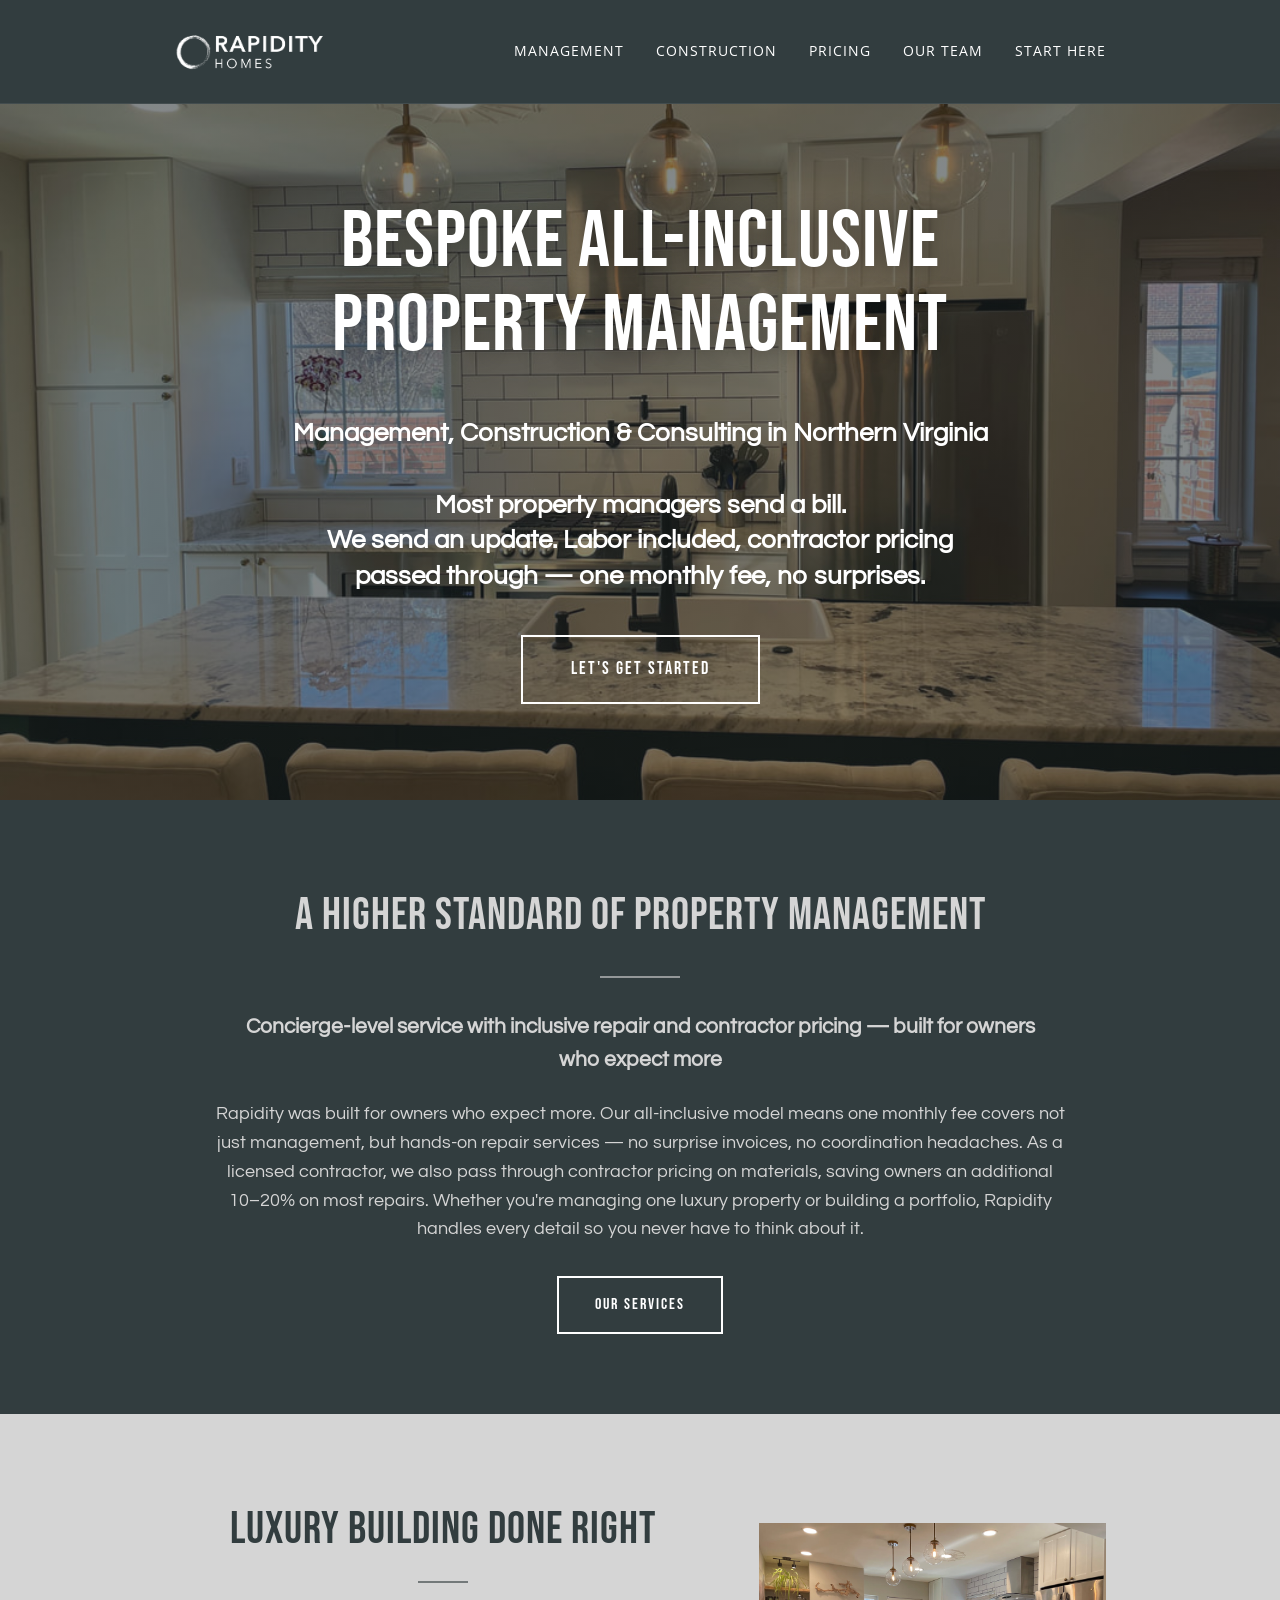
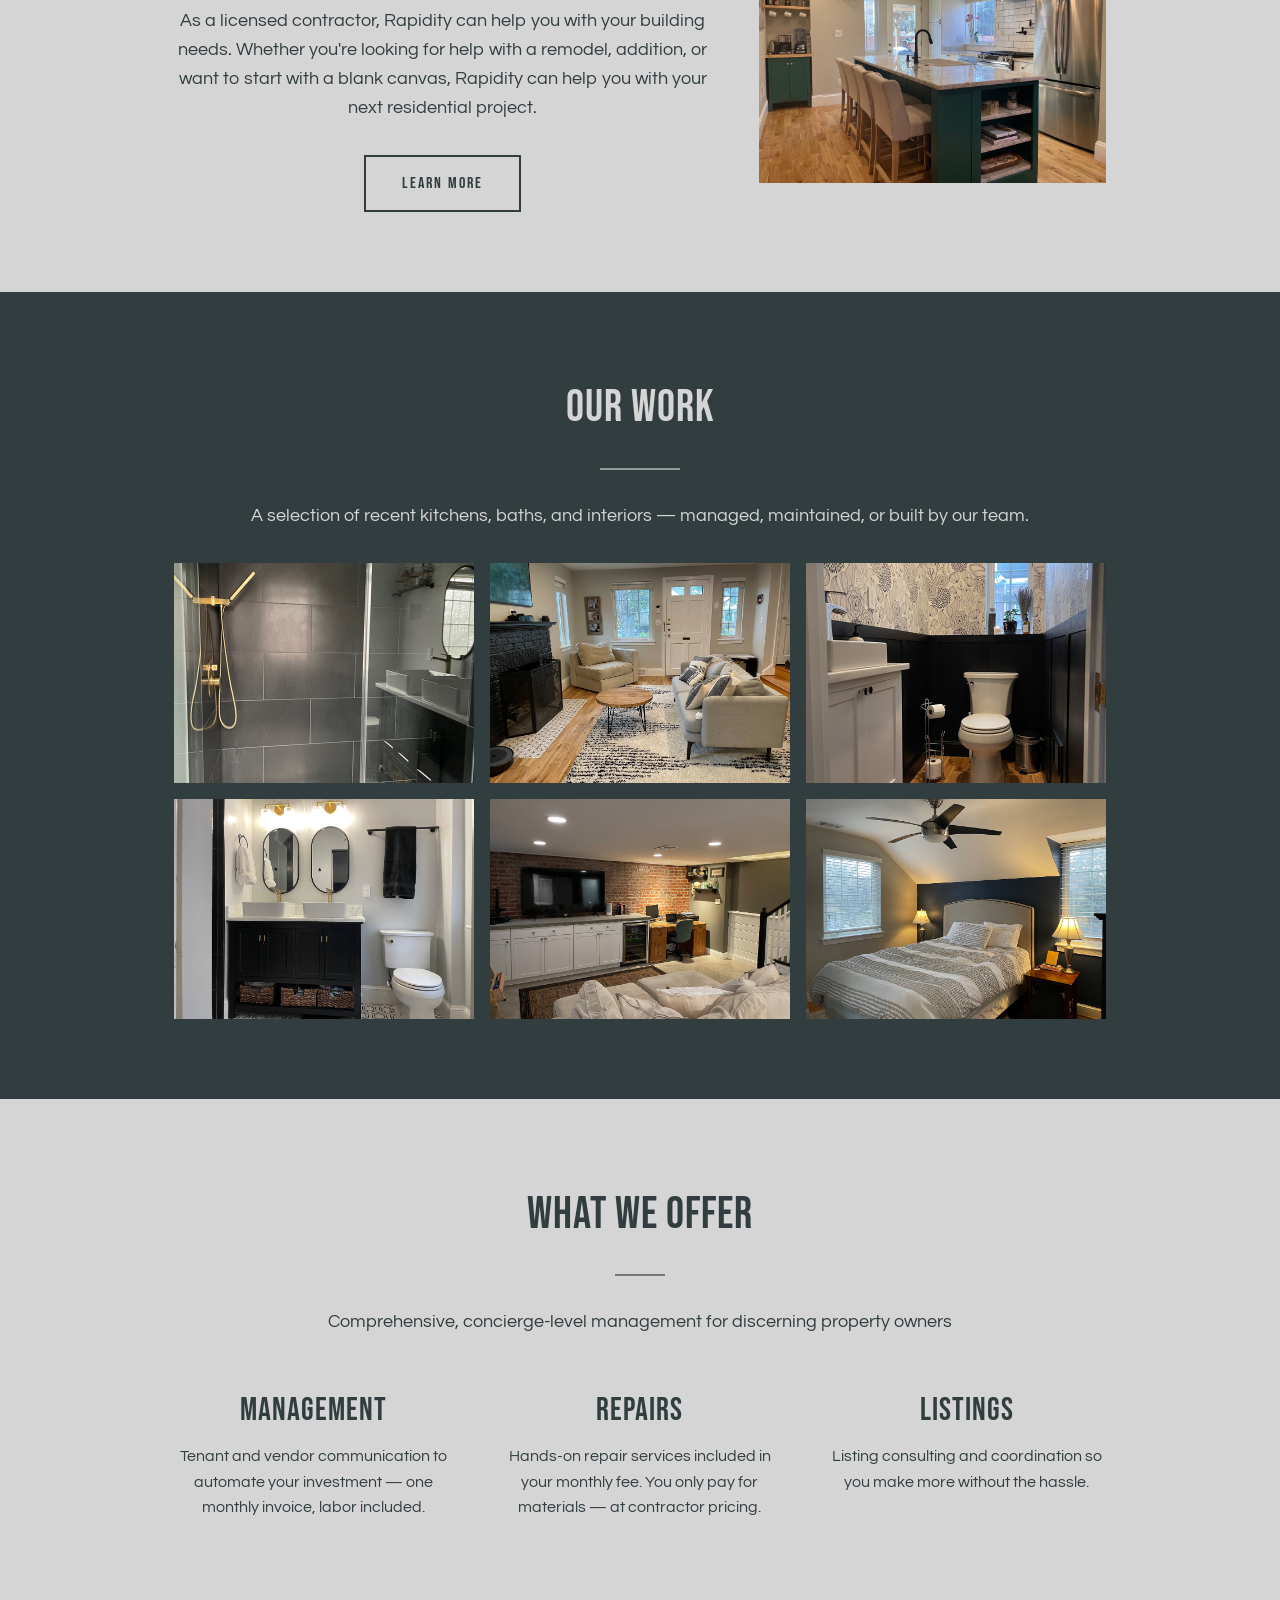
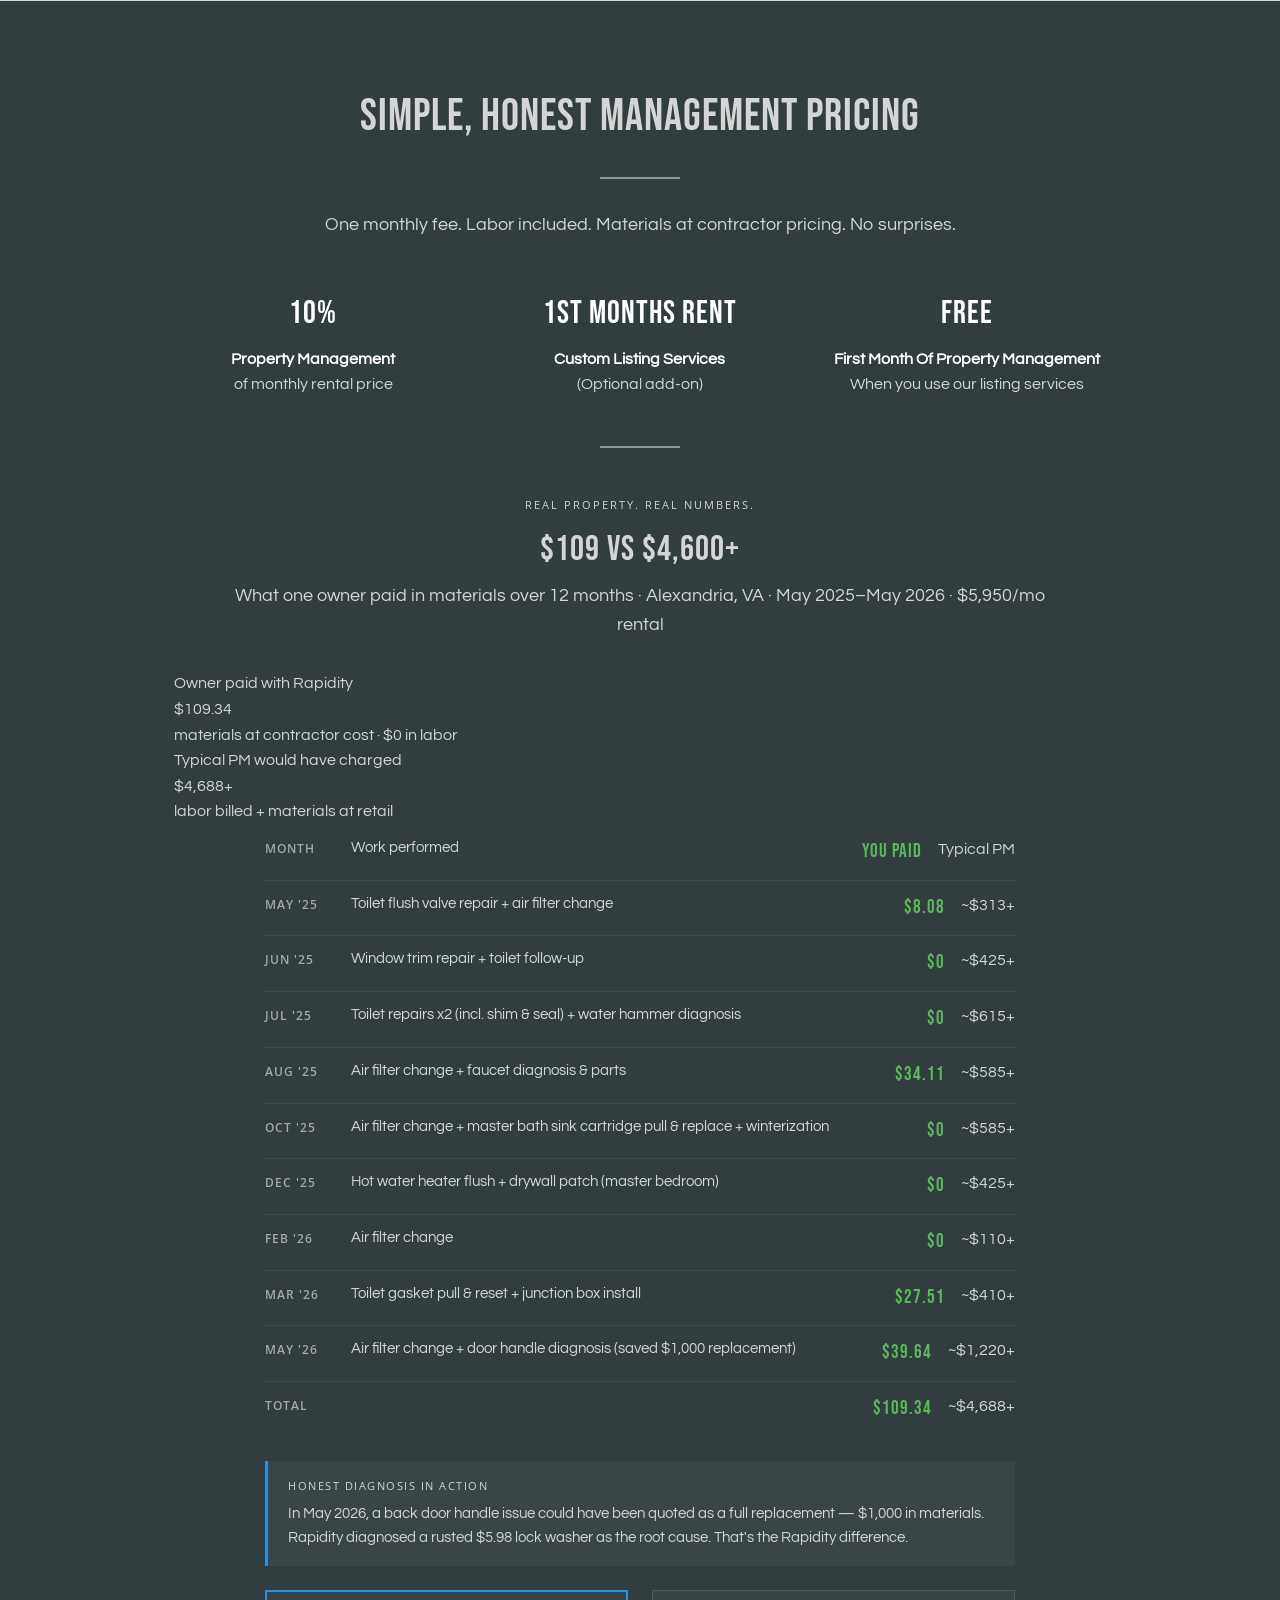
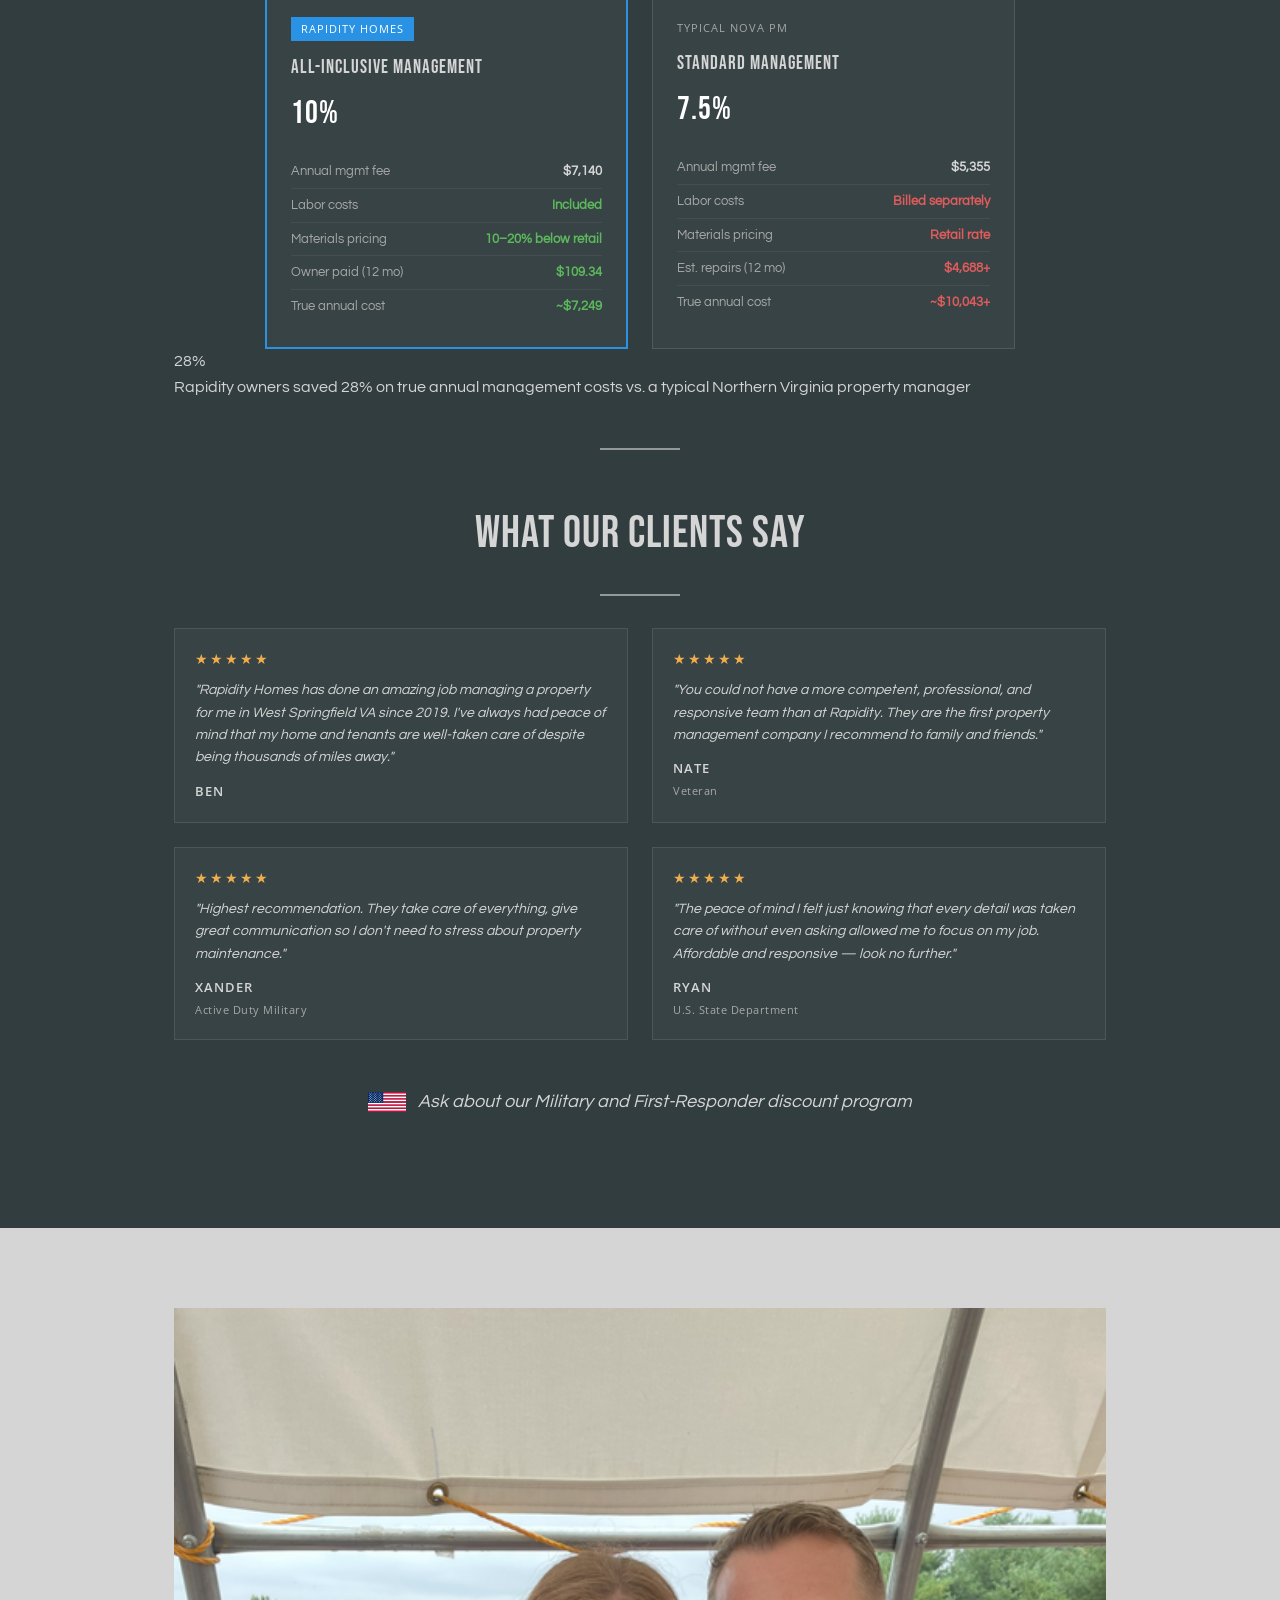
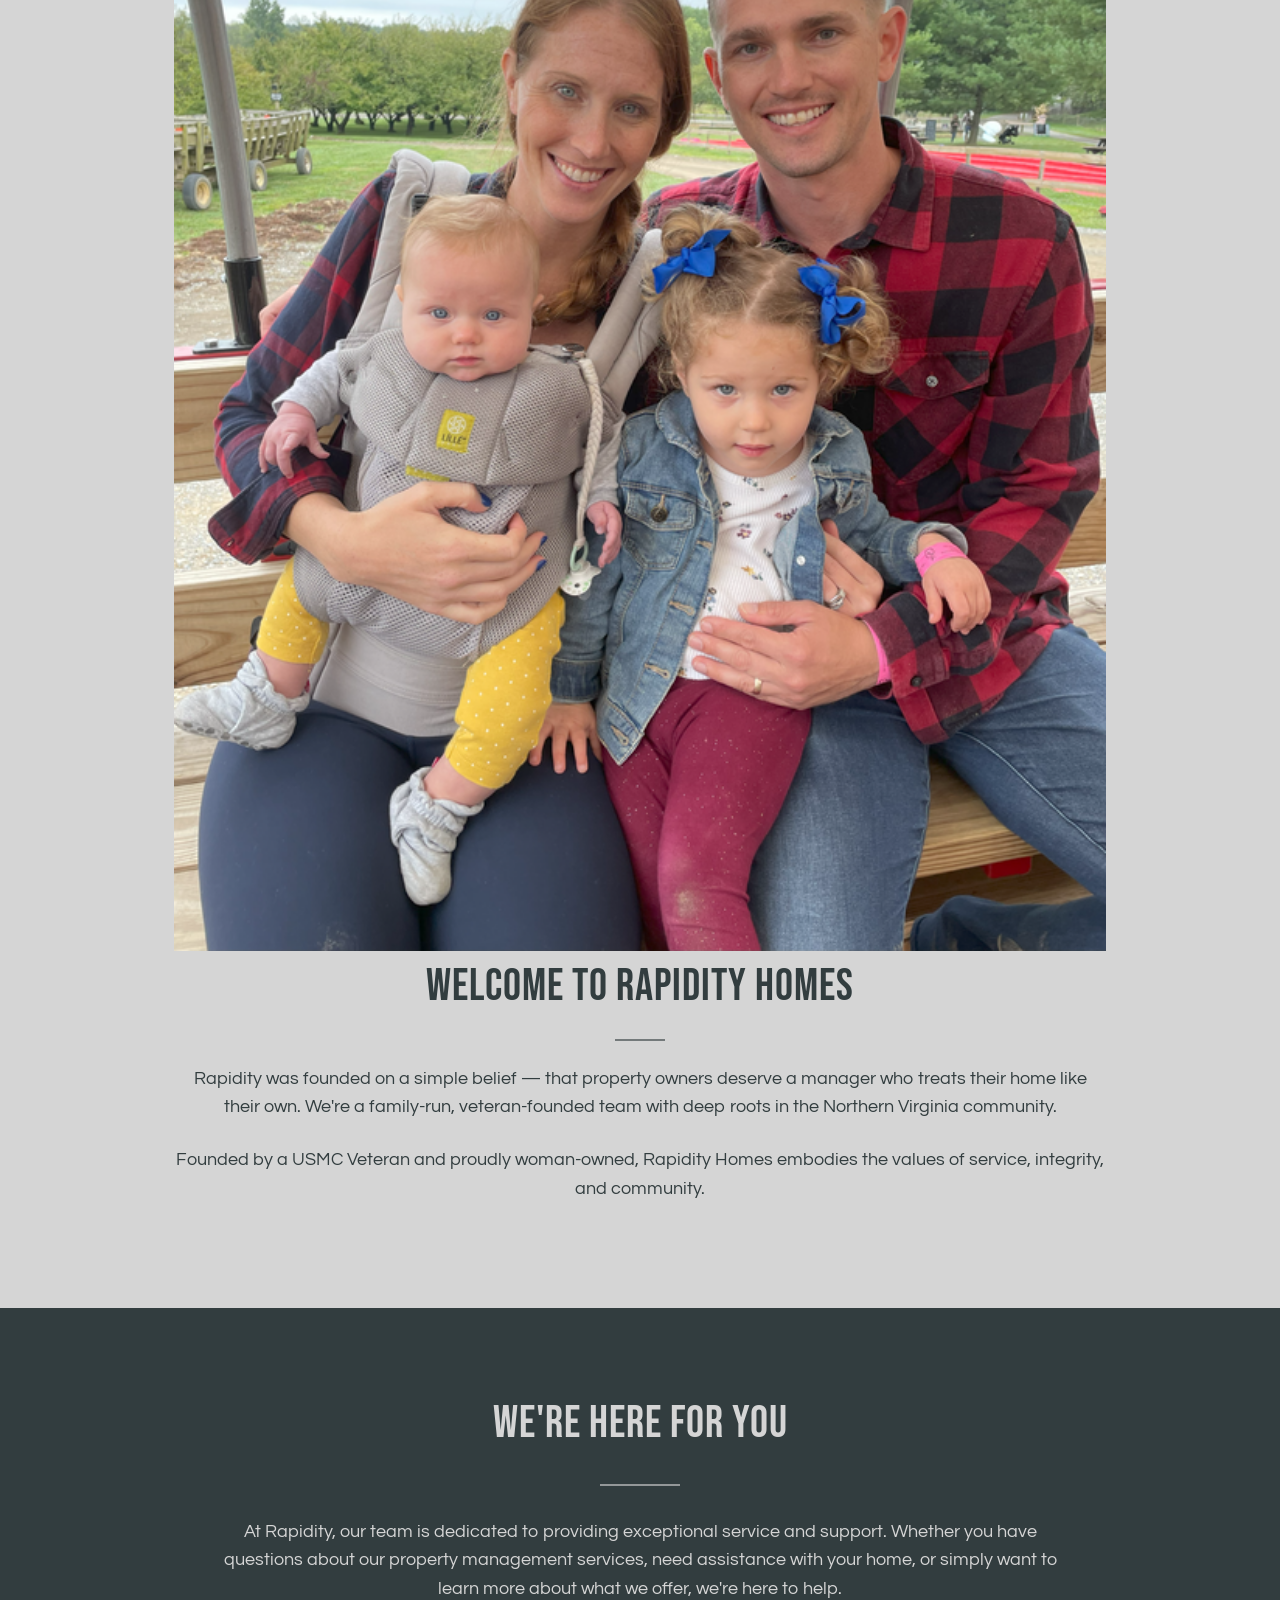
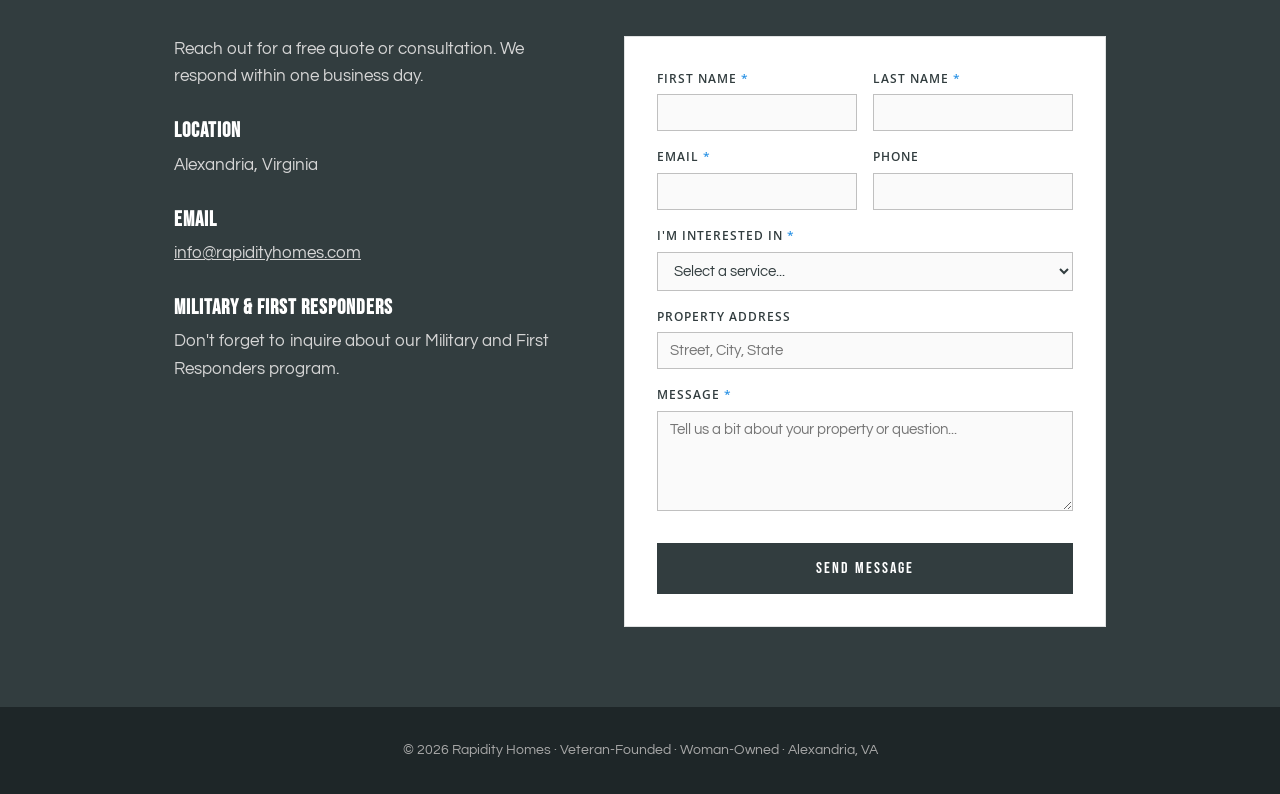
==== index.html @ 7b8bbfd5 "Revise savings details and update total savings narrative Updated savings information and examples i" ====
<!DOCTYPE html>
<html lang="en">
<head>
<meta charset="UTF-8" />
<meta name="viewport" content="width=device-width, initial-scale=1.0" />
<title>Rapidity Homes — All-Inclusive Property Management</title>
<meta name="description" content="Rapidity Homes offers bespoke all-inclusive Property Management, Construction & Consulting in Northern Virginia that includes repair services simplifying the customer journey to remote home ownership" />
<meta name="keywords" content="Property Manager, Property Management, Alexandria Property Managers, Virginia Property Managers, Alexandria VA Property Management, Custom Property Management, Bespoke Property Management" />

<link rel="icon" type="image/png" href="Images/favicon.png">

<link rel="preconnect" href="https://fonts.googleapis.com">
<link rel="preconnect" href="https://fonts.gstatic.com" crossorigin>
<link href="https://fonts.googleapis.com/css2?family=Bebas+Neue&family=Questrial&family=Open+Sans:wght@400;600&display=swap" rel="stylesheet">

<link rel="stylesheet" href="CSS/styles.css">
</head>
<body>
<header class="header">
  <div class="container nav-inner">
    <a href="#" class="brand">
      <img src="Images/Rapidity Logo White2.png" alt="Rapidity Homes">
    </a>
    <ul class="nav-menu">
      <li><a href="#management">Management</a></li>
      <li><a href="#construction">Construction</a></li>
      <li><a href="#pricing">Pricing</a></li>
      <li><a href="#team">Our Team</a></li>
      <li><a href="#contact">Start Here</a></li>
    </ul>
  </div>
</header>

<section class="hero">
  <div class="hero-inner">
    <h1>Bespoke All-Inclusive<br>Property Management</h1>
    <div class="hero-sub">
      Management, Construction & Consulting in Northern Virginia<br>
      <br>
      Most property managers send a bill.<br>
      We send an update. Labor included, contractor pricing passed through — one monthly fee, no surprises.
    </div>
    <a href="#contact" class="btn btn-large">Let's Get Started</a>
  </div>
</section>

<section class="section section-dark" id="management">
  <div class="container">
    <h2 class="section-title">A Higher Standard of Property Management</h2>
    <hr class="styled-hr">
    <p class="section-sub">Concierge-level service with inclusive repair and contractor pricing — built for owners who expect more</p>
    <p class="section-body">
      Rapidity was built for owners who expect more. Our all-inclusive model means one monthly fee covers not just management, but hands-on repair services — no surprise invoices, no coordination headaches. As a licensed contractor, we also pass through contractor pricing on materials, saving owners an additional 10–20% on most repairs. Whether you're managing one luxury property or building a portfolio, Rapidity handles every detail so you never have to think about it.
    </p>
    <div class="section-cta">
      <a href="#services" class="btn">Our Services</a>
    </div>
  </div>
</section>

<section class="section section-light" id="construction">
  <div class="container">
    <div class="two-col">
      <div class="two-col-content">
        <h2 class="section-title">Luxury Building Done Right</h2>
        <hr class="styled-hr styled-hr-short">
        <p>
          As a licensed contractor, Rapidity can help you with your building needs. Whether you're looking for help with a remodel, addition, or want to start with a blank canvas, Rapidity can help you with your next residential project.
        </p>
        <div class="section-cta">
          <a href="#portfolio" class="btn btn-dark">Learn More</a>
        </div>
      </div>
      <div class="two-col-img">
        <img src="Images/kitchen-1_orig.jpg" alt="Renovated modern kitchen with green island and brass pendant lighting">
      </div>
    </div>
  </div>
</section>

<section class="section section-dark" id="portfolio">
  <div class="container">
    <h2 class="section-title">Our Work</h2>
    <hr class="styled-hr">
    <p class="section-body">A selection of recent kitchens, baths, and interiors — managed, maintained, or built by our team.</p>

    <div class="gallery-row">
      <img src="Images/master-shower_orig.jpg" alt="Slate tile master shower with brass fixtures">
      <img src="Images/living-room-1_orig.jpg" alt="Open living room with fireplace and hardwood floors">
      <img src="Images/main-level-powder-room_orig.jpg" alt="Powder room with floral wallpaper">
      <img src="Images/master-bath_orig.jpg" alt="Double-vanity master bath with brass fixtures">
      <img src="Images/basement-2_orig.jpg" alt="Finished basement with exposed brick">
      <img src="Images/master-bedroom-2_orig.jpg" alt="Master bedroom with accent wall">
    </div>
  </div>
</section>

<section class="section section-light" id="services">
  <div class="container">
    <h2 class="section-title">What We Offer</h2>
    <hr class="styled-hr styled-hr-short">
    <p class="section-body" style="font-size: 18px;">
      Comprehensive, concierge-level management for discerning property owners
    </p>

    <div class="feature-row">
      <div class="feature-item">
        <h3>Management</h3>
        <p>Tenant and vendor communication to automate your investment — one monthly invoice, labor included.</p>
      </div>
      <div class="feature-item">
        <h3>Repairs</h3>
        <p>Hands-on repair services included in your monthly fee. You only pay for materials — at contractor pricing.</p>
      </div>
      <div class="feature-item">
        <h3>Listings</h3>
        <p>Listing consulting and coordination so you make more without the hassle.</p>
      </div>
    </div>
  </div>
</section>

<section class="section section-dark" id="pricing">
  <div class="container">
    <h2 class="section-title">Simple, Honest Management Pricing</h2>
    <hr class="styled-hr">
    <p class="section-body">
      One monthly fee. Labor included. Materials at contractor pricing. No surprises.
    </p>

    <div class="feature-row">
      <div class="feature-item">
        <h3>10%</h3>
        <p><strong class="feature-strong">Property Management</strong><br>of monthly rental price</p>
      </div>
      <div class="feature-item">
        <h3>1st Months Rent</h3>
        <p><strong class="feature-strong">Custom Listing Services</strong><br>(Optional add-on)</p>
      </div>
      <div class="feature-item">
        <h3>Free</h3>
        <p><strong class="feature-strong">First Month Of Property Management</strong><br>When you use our listing services</p>
      </div>
    </div>

    <hr class="styled-hr pricing-divider">

    <p class="vignette-label">Real Property. Real Numbers.</p>
    <h3 class="vignette-title">$109 vs $4,600+</h3>
    <p class="section-body vignette-sub">What one owner paid in materials over 12 months &middot; Alexandria, VA &middot; May 2025&ndash;May 2026 &middot; $5,950/mo rental</p>

    <div class="savings-hero-row">
      <div class="savings-hero-card">
        <div class="savings-hero-label">Owner paid with Rapidity</div>
        <div class="savings-hero-val good">$109.34</div>
        <div class="savings-hero-sub">materials at contractor cost &middot; $0 in labor</div>
      </div>
      <div class="savings-hero-card">
        <div class="savings-hero-label">Typical PM would have charged</div>
        <div class="savings-hero-val bad">$4,688+</div>
        <div class="savings-hero-sub">labor billed + materials at retail</div>
      </div>
    </div>

    <div class="savings-table">
      <div class="savings-row savings-row-header">
        <span class="savings-month">Month</span>
        <span class="savings-desc">Work performed</span>
        <span class="savings-amt">You paid</span>
        <span class="savings-typical">Typical PM</span>
      </div>
      <div class="savings-row">
        <span class="savings-month">May '25</span>
        <span class="savings-desc">Toilet flush valve repair + air filter change</span>
        <span class="savings-amt">$8.08</span>
        <span class="savings-typical">~$313+</span>
      </div>
      <div class="savings-row">
        <span class="savings-month">Jun '25</span>
        <span class="savings-desc">Window trim repair + toilet follow-up</span>
        <span class="savings-amt">$0</span>
        <span class="savings-typical">~$425+</span>
      </div>
      <div class="savings-row">
        <span class="savings-month">Jul '25</span>
        <span class="savings-desc">Toilet repairs x2 (incl. shim &amp; seal) + water hammer diagnosis</span>
        <span class="savings-amt">$0</span>
        <span class="savings-typical">~$615+</span>
      </div>
      <div class="savings-row">
        <span class="savings-month">Aug '25</span>
        <span class="savings-desc">Air filter change + faucet diagnosis &amp; parts</span>
        <span class="savings-amt">$34.11</span>
        <span class="savings-typical">~$585+</span>
      </div>
      <div class="savings-row">
        <span class="savings-month">Oct '25</span>
        <span class="savings-desc">Air filter change + master bath sink cartridge pull &amp; replace + winterization</span>
        <span class="savings-amt">$0</span>
        <span class="savings-typical">~$585+</span>
      </div>
      <div class="savings-row">
        <span class="savings-month">Dec '25</span>
        <span class="savings-desc">Hot water heater flush + drywall patch (master bedroom)</span>
        <span class="savings-amt">$0</span>
        <span class="savings-typical">~$425+</span>
      </div>
      <div class="savings-row">
        <span class="savings-month">Feb '26</span>
        <span class="savings-desc">Air filter change</span>
        <span class="savings-amt">$0</span>
        <span class="savings-typical">~$110+</span>
      </div>
      <div class="savings-row">
        <span class="savings-month">Mar '26</span>
        <span class="savings-desc">Toilet gasket pull &amp; reset + junction box install</span>
        <span class="savings-amt">$27.51</span>
        <span class="savings-typical">~$410+</span>
      </div>
      <div class="savings-row">
        <span class="savings-month">May '26</span>
        <span class="savings-desc">Air filter change + door handle diagnosis (saved $1,000 replacement)</span>
        <span class="savings-amt">$39.64</span>
        <span class="savings-typical">~$1,220+</span>
      </div>
      <div class="savings-row savings-row-total">
        <span class="savings-month">Total</span>
        <span class="savings-desc"></span>
        <span class="savings-amt">$109.34</span>
        <span class="savings-typical">~$4,688+</span>
      </div>
    </div>

    <div class="honest-callout">
      <p class="honest-callout-label">Honest Diagnosis In Action</p>
      <p>In May 2026, a back door handle issue could have been quoted as a full replacement — $1,000 in materials. Rapidity diagnosed a rusted $5.98 lock washer as the root cause. That's the Rapidity difference.</p>
    </div>

    <div class="compare-grid">
      <div class="compare-card compare-featured">
        <span class="compare-badge">Rapidity Homes</span>
        <div class="compare-name">All-Inclusive Management</div>
        <div class="compare-fee">10%</div>
        <div class="compare-line"><span>Annual mgmt fee</span><span class="compare-val">$7,140</span></div>
        <div class="compare-line"><span>Labor costs</span><span class="compare-val compare-good">Included</span></div>
        <div class="compare-line"><span>Materials pricing</span><span class="compare-val compare-good">10–20% below retail</span></div>
        <div class="compare-line"><span>Owner paid (12 mo)</span><span class="compare-val compare-good">$109.34</span></div>
        <div class="compare-line"><span>True annual cost</span><span class="compare-val compare-good">~$7,249</span></div>
      </div>
      <div class="compare-card">
        <span class="compare-typical">Typical NoVA PM</span>
        <div class="compare-name">Standard Management</div>
        <div class="compare-fee">7.5%</div>
        <div class="compare-line"><span>Annual mgmt fee</span><span class="compare-val">$5,355</span></div>
        <div class="compare-line"><span>Labor costs</span><span class="compare-val compare-bad">Billed separately</span></div>
        <div class="compare-line"><span>Materials pricing</span><span class="compare-val compare-bad">Retail rate</span></div>
        <div class="compare-line"><span>Est. repairs (12 mo)</span><span class="compare-val compare-bad">$4,688+</span></div>
        <div class="compare-line"><span>True annual cost</span><span class="compare-val compare-bad">~$10,043+</span></div>
      </div>
    </div>

    <div class="savings-pct-callout">
      <div class="savings-pct-number">28%</div>
      <div class="savings-pct-desc">Rapidity owners saved 28% on true annual management costs vs. a typical Northern Virginia property manager</div>
    </div>

    <hr class="styled-hr pricing-divider">

    <h3 class="section-title reviews-title">What Our Clients Say</h3>
    <hr class="styled-hr">

    <div class="reviews-grid">
      <div class="review-card">
        <div class="review-stars">&#9733;&#9733;&#9733;&#9733;&#9733;</div>
        <p class="review-text">"Rapidity Homes has done an amazing job managing a property for me in West Springfield VA since 2019. I've always had peace of mind that my home and tenants are well-taken care of despite being thousands of miles away."</p>
        <div class="review-name">Ben</div>
      </div>
      <div class="review-card">
        <div class="review-stars">&#9733;&#9733;&#9733;&#9733;&#9733;</div>
        <p class="review-text">"You could not have a more competent, professional, and responsive team than at Rapidity. They are the first property management company I recommend to family and friends."</p>
        <div class="review-name">Nate</div>
        <div class="review-descriptor">Veteran</div>
      </div>
      <div class="review-card">
        <div class="review-stars">&#9733;&#9733;&#9733;&#9733;&#9733;</div>
        <p class="review-text">"Highest recommendation. They take care of everything, give great communication so I don't need to stress about property maintenance."</p>
        <div class="review-name">Xander</div>
        <div class="review-descriptor">Active Duty Military</div>
      </div>
      <div class="review-card">
        <div class="review-stars">&#9733;&#9733;&#9733;&#9733;&#9733;</div>
        <p class="review-text">"The peace of mind I felt just knowing that every detail was taken care of without even asking allowed me to focus on my job. Affordable and responsive — look no further."</p>
        <div class="review-name">Ryan</div>
        <div class="review-descriptor">U.S. State Department</div>
      </div>
    </div>

    <p class="section-body section-note">
      <img src="Images/flag-of-the-united-states_orig.png" alt="American Flag" class="flag-icon">
      Ask about our Military and First-Responder discount program
    </p>
  </div>
</section>
  
<section class="section section-light" id="team">
  <div class="container">
    <div class="two-col-reverse">
      <div class="two-col-img">
        <img src="Images/reilly-fam_orig.png" alt="The Reilly family — founders of Rapidity Homes">
      </div>
      <div class="two-col-content">
        <h2 class="section-title">Welcome to Rapidity Homes</h2>
        <hr class="styled-hr styled-hr-short">
        <p>
          Rapidity was founded on a simple belief — that property owners deserve a manager who treats their home like their own. We're a family-run, veteran-founded team with deep roots in the Northern Virginia community.
        </p>
        <p>
          Founded by a USMC Veteran and proudly woman-owned, Rapidity Homes embodies the values of service, integrity, and community.
        </p>
      </div>
    </div>
  </div>
</section>

<section class="section section-dark" id="contact">
  <div class="container">
    <h2 class="section-title">We're Here For You</h2>
    <hr class="styled-hr">
    <p class="section-body">
      At Rapidity, our team is dedicated to providing exceptional service and support. Whether you have questions about our property management services, need assistance with your home, or simply want to learn more about what we offer, we're here to help.
    </p>

    <div class="contact-grid">
      <div class="contact-info">
        <p>Reach out for a free quote or consultation. We respond within one business day.</p>

        <strong>Location</strong>
        <p class="contact-value">Alexandria, Virginia</p>

        <strong>Email</strong>
        <p class="contact-value"><a href="mailto:info@rapidityhomes.com">info@rapidityhomes.com</a></p>

        <strong>Military &amp; First Responders</strong>
        <p class="contact-value">Don't forget to inquire about our Military and First Responders program.</p>
      </div>

      <form action="https://formspree.io/f/xyklnbwr" method="POST">
        <div class="form-row">
          <div class="form-field">
            <label>First Name <span class="req">*</span></label>
            <input type="text" name="firstname" required>
          </div>
          <div class="form-field">
            <label>Last Name <span class="req">*</span></label>
            <input type="text" name="lastname" required>
          </div>
        </div>
        <div class="form-row">
          <div class="form-field">
            <label>Email <span class="req">*</span></label>
            <input type="email" name="email" required>
          </div>
          <div class="form-field">
            <label>Phone</label>
            <input type="tel" name="phone">
          </div>
        </div>
        <div class="form-field">
          <label>I'm Interested In <span class="req">*</span></label>
          <select name="interest" required>
            <option value="">Select a service...</option>
            <option value="property-management">Property Management</option>
            <option value="listing-services">Listing Services</option>
            <option value="construction">Construction / Remodeling</option>
            <option value="general">General Inquiry</option>
          </select>
        </div>
        <div class="form-field">
          <label>Property Address</label>
          <input type="text" name="address" placeholder="Street, City, State">
        </div>
        <div class="form-field">
          <label>Message <span class="req">*</span></label>
          <textarea name="message" required placeholder="Tell us a bit about your property or question..."></textarea>
        </div>
        <input type="text" name="_gotcha" class="honeypot">
        <button type="submit" class="submit-btn">Send Message</button>
      </form>
    </div>
  </div>
</section>

<footer>
  <div class="container">
    <p>&copy; 2026 Rapidity Homes &middot; Veteran-Founded &middot; Woman-Owned &middot; Alexandria, VA</p>
  </div>
</footer>
</body>
</html>
---- CSS/styles.css ----
/* ========================================================
   Rapidity Homes — Main Stylesheet
   ======================================================== */

:root {
  --teal: #323d3f;
  --light: #d5d5d5;
  --white: #ffffff;
  --muted: #a8a8a8;
  --accent: #2a92e5;
}

/* ========== RESET & BASE ========== */
* { box-sizing: border-box; margin: 0; padding: 0; }
html { scroll-behavior: smooth; }
body {
  font-family: 'Questrial', sans-serif;
  color: var(--muted);
  background: var(--teal);
  line-height: 1.6;
}
img { max-width: 100%; display: block; }
h1, h2, h3, .bebas {
  font-family: 'Bebas Neue', sans-serif;
  letter-spacing: 1px;
  font-weight: normal;
}
a { color: var(--white); text-decoration: none; }

/* ========== LAYOUT ========== */
.container {
  max-width: 980px;
  margin: 0 auto;
  padding: 0 1.5rem;
}

/* ========== HEADER / NAV ========== */
.header {
  background: var(--teal);
  padding: 1.5rem 0;
  border-bottom: 1px solid rgba(255, 255, 255, 0.08);
  position: sticky;
  top: 0;
  z-index: 100;
}
.nav-inner {
  display: flex;
  justify-content: space-between;
  align-items: center;
}
.brand {
  font-family: 'Bebas Neue', sans-serif;
  font-size: 1.4rem;
  color: var(--white);
  letter-spacing: 2px;
}
.brand img {
     height: 55px;
     width: auto;
     display: block;
   }
.nav-menu {
  list-style: none;
  display: flex;
  gap: 2rem;
}
.nav-menu a {
  font-family: 'Open Sans', sans-serif;
  font-size: 14px;
  color: var(--white);
  text-transform: uppercase;
  letter-spacing: 1px;
  transition: opacity 0.2s;
}
.nav-menu a:hover { opacity: 0.7; }

/* ========== BUTTONS ========== */
.btn {
  display: inline-block;
  font-family: 'Bebas Neue', sans-serif;
  letter-spacing: 2px;
  font-size: 16px;
  padding: 14px 36px;
  text-transform: uppercase;
  border: 2px solid var(--white);
  color: var(--white);
  background: transparent;
  transition: all 0.25s;
  cursor: pointer;
}
.btn:hover { background: var(--white); color: var(--teal); }
.btn-dark {
  border-color: var(--teal);
  color: var(--teal);
}
.btn-dark:hover { background: var(--teal); color: var(--white); }
.btn-large { padding: 18px 48px; font-size: 18px; }

/* ========== HERO (BANNER) ========== */
.hero {
  background-image:
    linear-gradient(rgba(30, 38, 40, 0.55), rgba(30, 38, 40, 0.55)),
    url('../Images/kitchen-2_orig.jpg');
  background-size: cover;
  background-position: center;
  background-attachment: fixed;
  min-height: 511px;
  display: flex;
  align-items: center;
  justify-content: center;
  text-align: center;
  padding: 6rem 1.5rem;
}
.hero-inner { max-width: 900px; }
.hero h1 {
  font-size: clamp(2.5rem, 7vw, 5rem);
  color: var(--white);
  line-height: 1.05;
  margin-bottom: 3rem;
  text-shadow: 0 2px 20px rgba(0, 0, 0, 0.3);
}
.hero-sub {
  font-family: 'Questrial', sans-serif;
  color: var(--white);
  font-size: clamp(1.1rem, 2.5vw, 1.6rem);
  font-weight: 600;
  margin-bottom: 2.5rem;
  line-height: 1.4;
  max-width: 700px;
  margin-left: auto;
  margin-right: auto;
}

/* ========== SECTIONS ========== */
.section { padding: 5rem 0; }
.section-dark { background: var(--teal); color: var(--light); }
.section-dark h2 { color: var(--light); }
.section-dark p { color: var(--light); }
.section-light { background: var(--light); color: var(--teal); }
.section-light h2 { color: var(--teal); }
.section-light p { color: var(--teal); }

.section-title {
  font-size: clamp(1.8rem, 4vw, 2.8rem);
  text-align: center;
  margin-bottom: 1.5rem;
}
.section-sub {
  text-align: center;
  font-size: clamp(1.1rem, 2vw, 1.3rem);
  font-weight: 600;
  max-width: 800px;
  margin: 0 auto 1.5rem;
}
.section-body {
  font-size: 18px;
  text-align: center;
  max-width: 850px;
  margin: 0 auto 2rem;
}
.section-note {
  margin-top: 3rem;
  font-style: italic;
}
.styled-hr {
  width: 80px;
  height: 2px;
  background: currentColor;
  border: none;
  margin: 1.5rem auto 2rem;
  opacity: 0.6;
}
.styled-hr-short { width: 50px; }
.section-cta { text-align: center; margin-top: 2rem; }

/* ========== TWO-COLUMN ========== */
.two-col {
  display: grid;
  grid-template-columns: 1.55fr 1fr;
  gap: 3rem;
  align-items: center;
}
.two-col-reverse { grid-template-columns: 1fr 1.55fr; }

.two-col-content h2 { text-align: center; margin-bottom: 0; }
.two-col-content .styled-hr { margin: 1rem auto 1.5rem; }
.two-col-content p {
  text-align: center;
  font-size: 18px;
  margin-bottom: 1.5rem;
}
.two-col-img img { width: 100%; height: auto; }

/* ========== GALLERY ========== */
.gallery-row {
  display: grid;
  grid-template-columns: repeat(3, 1fr);
  gap: 1rem;
  margin-top: 2rem;
}
.gallery-row img {
  width: 100%;
  height: 220px;
  object-fit: cover;
}

/* ========== FEATURE ROW ========== */
.feature-row {
  display: grid;
  grid-template-columns: repeat(3, 1fr);
  gap: 3rem;
  text-align: center;
  margin-top: 3rem;
}
.feature-item h3 {
  font-size: 2rem;
  color: var(--white);
  margin-bottom: 0.5rem;
}
.section-light .feature-item h3 { color: var(--teal); }
.feature-item p { font-size: 16px; }
.feature-strong {
  color: var(--white);
}

/* ========== CONTACT ========== */
.contact-grid {
  display: grid;
  grid-template-columns: 1fr 1.2fr;
  gap: 3rem;
  margin-top: 2rem;
  text-align: left;
}
.contact-info p {
  text-align: left;
  font-size: 17px;
  margin-bottom: 1rem;
}
.contact-info strong {
  font-family: 'Bebas Neue', sans-serif;
  font-size: 1.3rem;
  letter-spacing: 1px;
  color: var(--white);
  display: block;
  margin-top: 1.5rem;
  margin-bottom: 0.25rem;
}
.contact-value {
  color: var(--light);
  margin-bottom: 0.5rem;
}
.contact-value a {
  color: var(--light);
  text-decoration: underline;
}

/* ========== FORM ========== */
form {
  background: var(--white);
  padding: 2rem;
  border: 1px solid rgba(50, 61, 63, 0.15);
}
.form-row {
  display: grid;
  grid-template-columns: 1fr 1fr;
  gap: 1rem;
}
.form-field { margin-bottom: 1rem; }
.form-field label {
  display: block;
  font-family: 'Open Sans', sans-serif;
  font-size: 12px;
  text-transform: uppercase;
  letter-spacing: 1px;
  color: var(--teal);
  margin-bottom: 0.4rem;
  font-weight: 600;
}
.form-field label .req { color: var(--accent); }
input, textarea, select {
  width: 100%;
  padding: 10px 12px;
  border: 1px solid #c0c0c0;
  font-family: 'Questrial', sans-serif;
  font-size: 15px;
  color: var(--teal);
  background: #fafafa;
  border-radius: 0;
}
input:focus, textarea:focus, select:focus {
  outline: none;
  border-color: var(--teal);
  background: var(--white);
}
textarea { resize: vertical; min-height: 100px; }
.submit-btn {
  width: 100%;
  font-family: 'Bebas Neue', sans-serif;
  font-size: 16px;
  letter-spacing: 2px;
  padding: 14px;
  background: var(--teal);
  color: var(--white);
  border: 2px solid var(--teal);
  text-transform: uppercase;
  cursor: pointer;
  transition: all 0.25s;
  margin-top: 0.5rem;
}
.submit-btn:hover { background: transparent; color: var(--teal); }
.honeypot { display: none; }

/* ========== FOOTER ========== */
footer {
  background: #1e2628;
  color: var(--muted);
  padding: 2rem 0;
  text-align: center;
  font-size: 14px;
}
footer a { color: var(--light); }

/* ========== PRICING VIGNETTE ========== */
.pricing-divider {
  margin: 3rem auto;
  width: 80px;
}
.vignette-label {
  font-family: 'Open Sans', sans-serif;
  font-size: 11px;
  text-transform: uppercase;
  letter-spacing: 2px;
  color: var(--muted);
  text-align: center;
  margin-bottom: 0.5rem;
}
.vignette-title {
  font-family: 'Bebas Neue', sans-serif;
  font-size: clamp(1.6rem, 3vw, 2.2rem);
  color: var(--light);
  text-align: center;
  margin-bottom: 0.25rem;
  letter-spacing: 1px;
}
.vignette-sub {
  margin-bottom: 2rem;
}
.savings-table {
  max-width: 750px;
  margin: 0 auto 1.5rem;
}
.savings-row {
  display: flex;
  justify-content: space-between;
  align-items: flex-start;
  padding: 12px 0;
  border-bottom: 1px solid rgba(255,255,255,0.08);
  gap: 1rem;
}
.savings-row:last-child { border-bottom: none; }
.savings-month {
  font-family: 'Open Sans', sans-serif;
  font-size: 12px;
  font-weight: 600;
  color: var(--muted);
  text-transform: uppercase;
  letter-spacing: 1px;
  min-width: 70px;
  padding-top: 2px;
}
.savings-desc {
  font-size: 15px;
  color: var(--light);
  flex: 1;
  line-height: 1.5;
}
.savings-amt {
  font-family: 'Bebas Neue', sans-serif;
  font-size: 1.2rem;
  color: #5cb85c;
  white-space: nowrap;
  letter-spacing: 1px;
}
.honest-callout {
  max-width: 750px;
  margin: 1.5rem auto;
  border-left: 3px solid var(--accent);
  padding: 1rem 1.25rem;
  background: rgba(255,255,255,0.04);
}
.honest-callout-label {
  font-family: 'Open Sans', sans-serif;
  font-size: 11px;
  text-transform: uppercase;
  letter-spacing: 1.5px;
  color: var(--accent);
  margin-bottom: 0.5rem;
}
.honest-callout p:last-child {
  font-size: 15px;
  color: var(--light);
  line-height: 1.6;
  margin: 0;
  text-align: left;
}
.savings-total {
  display: flex;
  justify-content: space-between;
  align-items: center;
  max-width: 750px;
  margin: 0 auto 2.5rem;
  background: rgba(255,255,255,0.06);
  padding: 1rem 1.25rem;
}
.savings-total-label {
  font-family: 'Open Sans', sans-serif;
  font-size: 14px;
  font-weight: 600;
  color: var(--light);
}
.savings-total-amt {
  font-family: 'Bebas Neue', sans-serif;
  font-size: 1.8rem;
  color: #5cb85c;
  letter-spacing: 1px;
}

/* ========== COMPARE GRID ========== */
.compare-grid {
  display: grid;
  grid-template-columns: 1fr 1fr;
  gap: 1.5rem;
  max-width: 750px;
  margin: 0 auto;
}
.compare-card {
  border: 1px solid rgba(255,255,255,0.12);
  padding: 1.5rem;
  background: rgba(255,255,255,0.03);
}
.compare-featured {
  border: 2px solid var(--accent);
}
.compare-badge {
  display: inline-block;
  font-family: 'Open Sans', sans-serif;
  font-size: 11px;
  background: var(--accent);
  color: var(--white);
  padding: 3px 10px;
  letter-spacing: 1px;
  text-transform: uppercase;
  margin-bottom: 0.75rem;
}
.compare-typical {
  display: inline-block;
  font-family: 'Open Sans', sans-serif;
  font-size: 11px;
  color: var(--muted);
  text-transform: uppercase;
  letter-spacing: 1px;
  margin-bottom: 0.75rem;
}
.compare-name {
  font-family: 'Bebas Neue', sans-serif;
  font-size: 1.2rem;
  color: var(--light);
  letter-spacing: 1px;
  margin-bottom: 0.25rem;
}
.compare-fee {
  font-family: 'Bebas Neue', sans-serif;
  font-size: 2rem;
  color: var(--white);
  margin-bottom: 1rem;
  letter-spacing: 1px;
}
.compare-line {
  display: flex;
  justify-content: space-between;
  font-size: 13px;
  padding: 6px 0;
  border-bottom: 1px solid rgba(255,255,255,0.06);
  color: var(--muted);
}
.compare-line:last-child { border-bottom: none; }
.compare-val {
  font-weight: 600;
  color: var(--light);
}
.compare-good { color: #5cb85c; }
.compare-bad { color: #e05c5c; }

/* ========== REVIEWS ========== */
.reviews-title { margin-top: 0; }
.reviews-grid {
  display: grid;
  grid-template-columns: 1fr 1fr;
  gap: 1.5rem;
  margin-bottom: 2rem;
}
.review-card {
  border: 1px solid rgba(255,255,255,0.1);
  padding: 1.25rem;
  background: rgba(255,255,255,0.03);
}
.review-stars {
  color: #f0ad4e;
  font-size: 14px;
  margin-bottom: 0.5rem;
  letter-spacing: 2px;
}
.review-text {
  font-size: 14px;
  color: var(--muted);
  line-height: 1.6;
  font-style: italic;
  margin-bottom: 0.75rem;
  text-align: left;
}
.review-name {
  font-family: 'Open Sans', sans-serif;
  font-size: 13px;
  font-weight: 600;
  color: var(--light);
  text-transform: uppercase;
  letter-spacing: 1px;
}
.review-descriptor {
  font-family: 'Open Sans', sans-serif;
  font-size: 11px;
  color: var(--muted);
  margin-top: 3px;
  letter-spacing: 0.5px;
}

/* ========== FLAG ICON ========== */
.flag-icon {
  height: 20px;
  width: auto;
  vertical-align: middle;
  margin-right: 8px;
  display: inline;
}

/* ========== RESPONSIVE ========== */
@media (max-width: 900px) {
  .hero {
    background-attachment: scroll;
    min-height: 400px;
    padding: 4rem 1.5rem;
  }
  .section { padding: 3.5rem 0; }
}

@media (max-width: 768px) {
  .nav-menu { display: none; }
  .two-col,
  .two-col-reverse {
    grid-template-columns: 1fr;
    gap: 2rem;
  }
  .two-col-reverse .two-col-img { order: -1; }
  .gallery-row { grid-template-columns: 1fr 1fr; }
  .gallery-row img { height: 160px; }
  .feature-row { grid-template-columns: 1fr; gap: 2rem; }
  .contact-grid { grid-template-columns: 1fr; }
  .form-row { grid-template-columns: 1fr; }
  form { padding: 1.5rem; }
  .compare-grid,
  .reviews-grid { grid-template-columns: 1fr; }
  .savings-row { flex-wrap: wrap; }
  .savings-amt { width: 100%; text-align: right; }
}
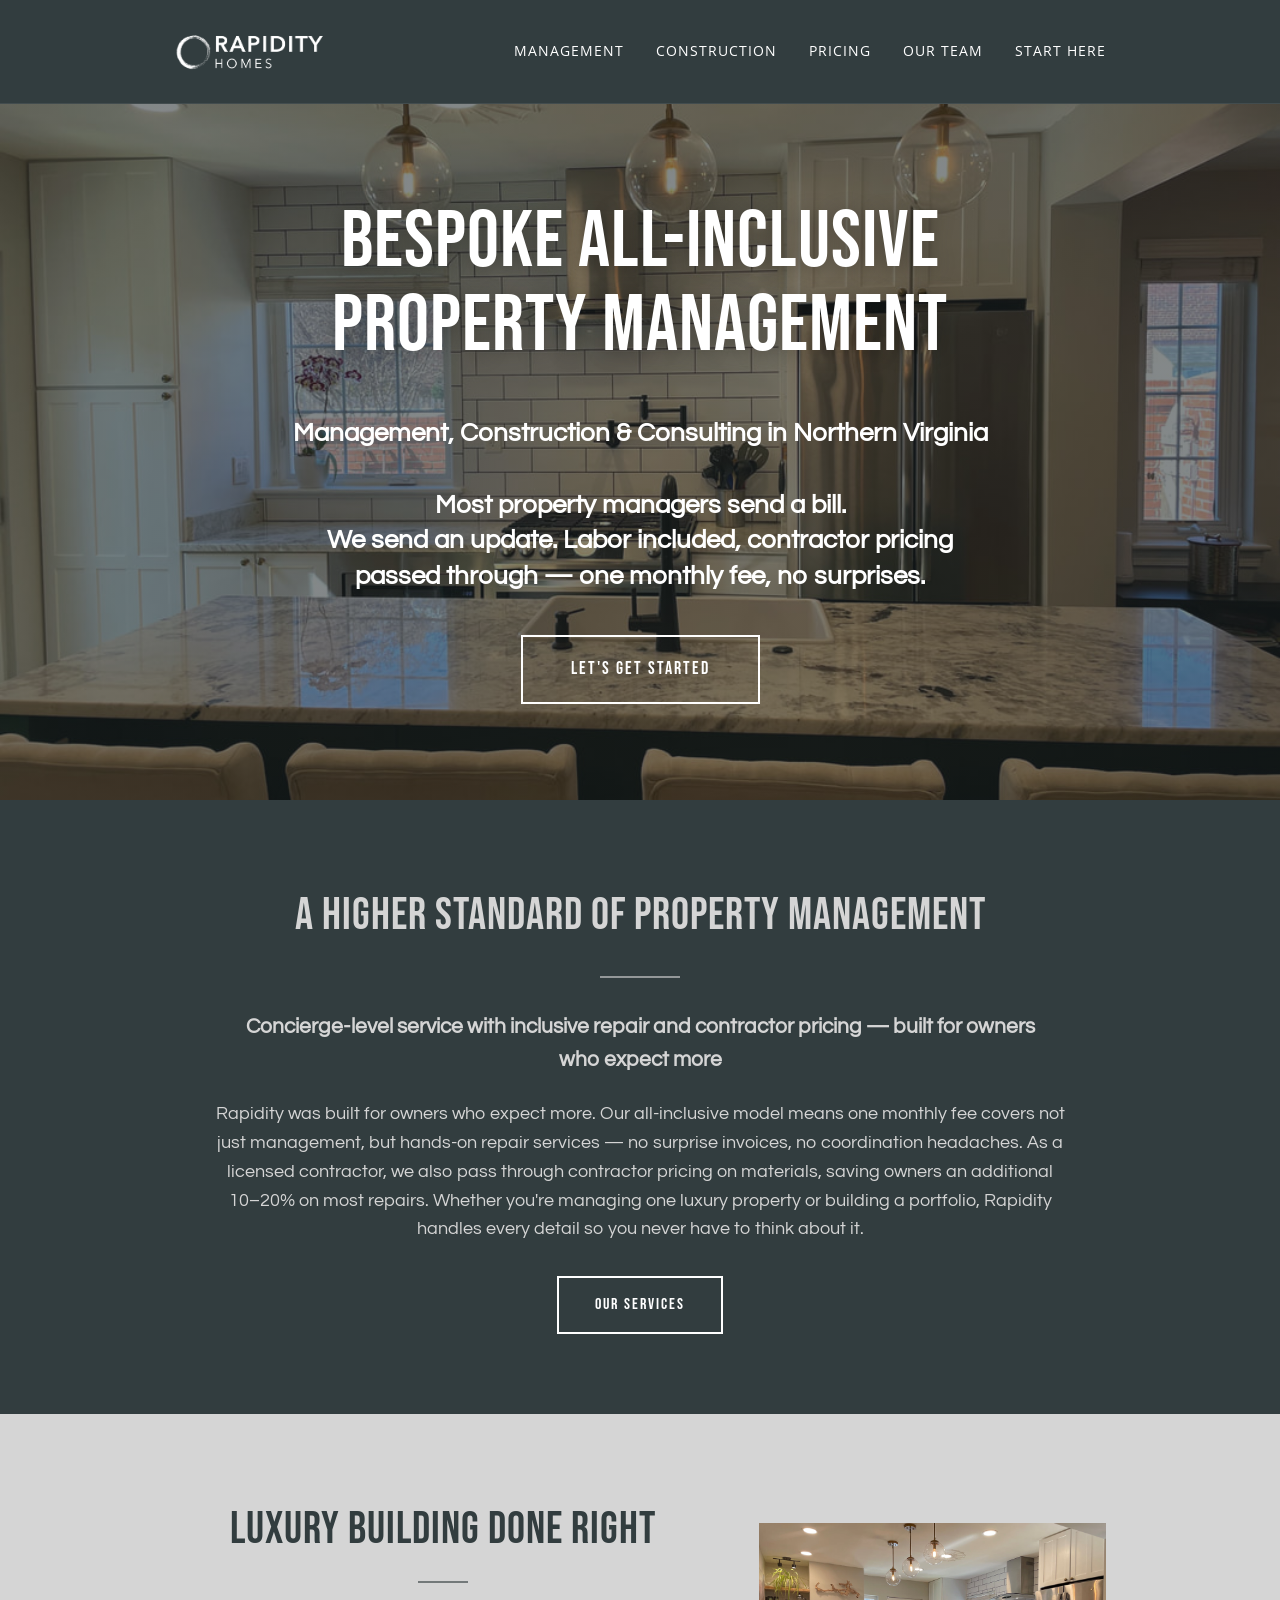
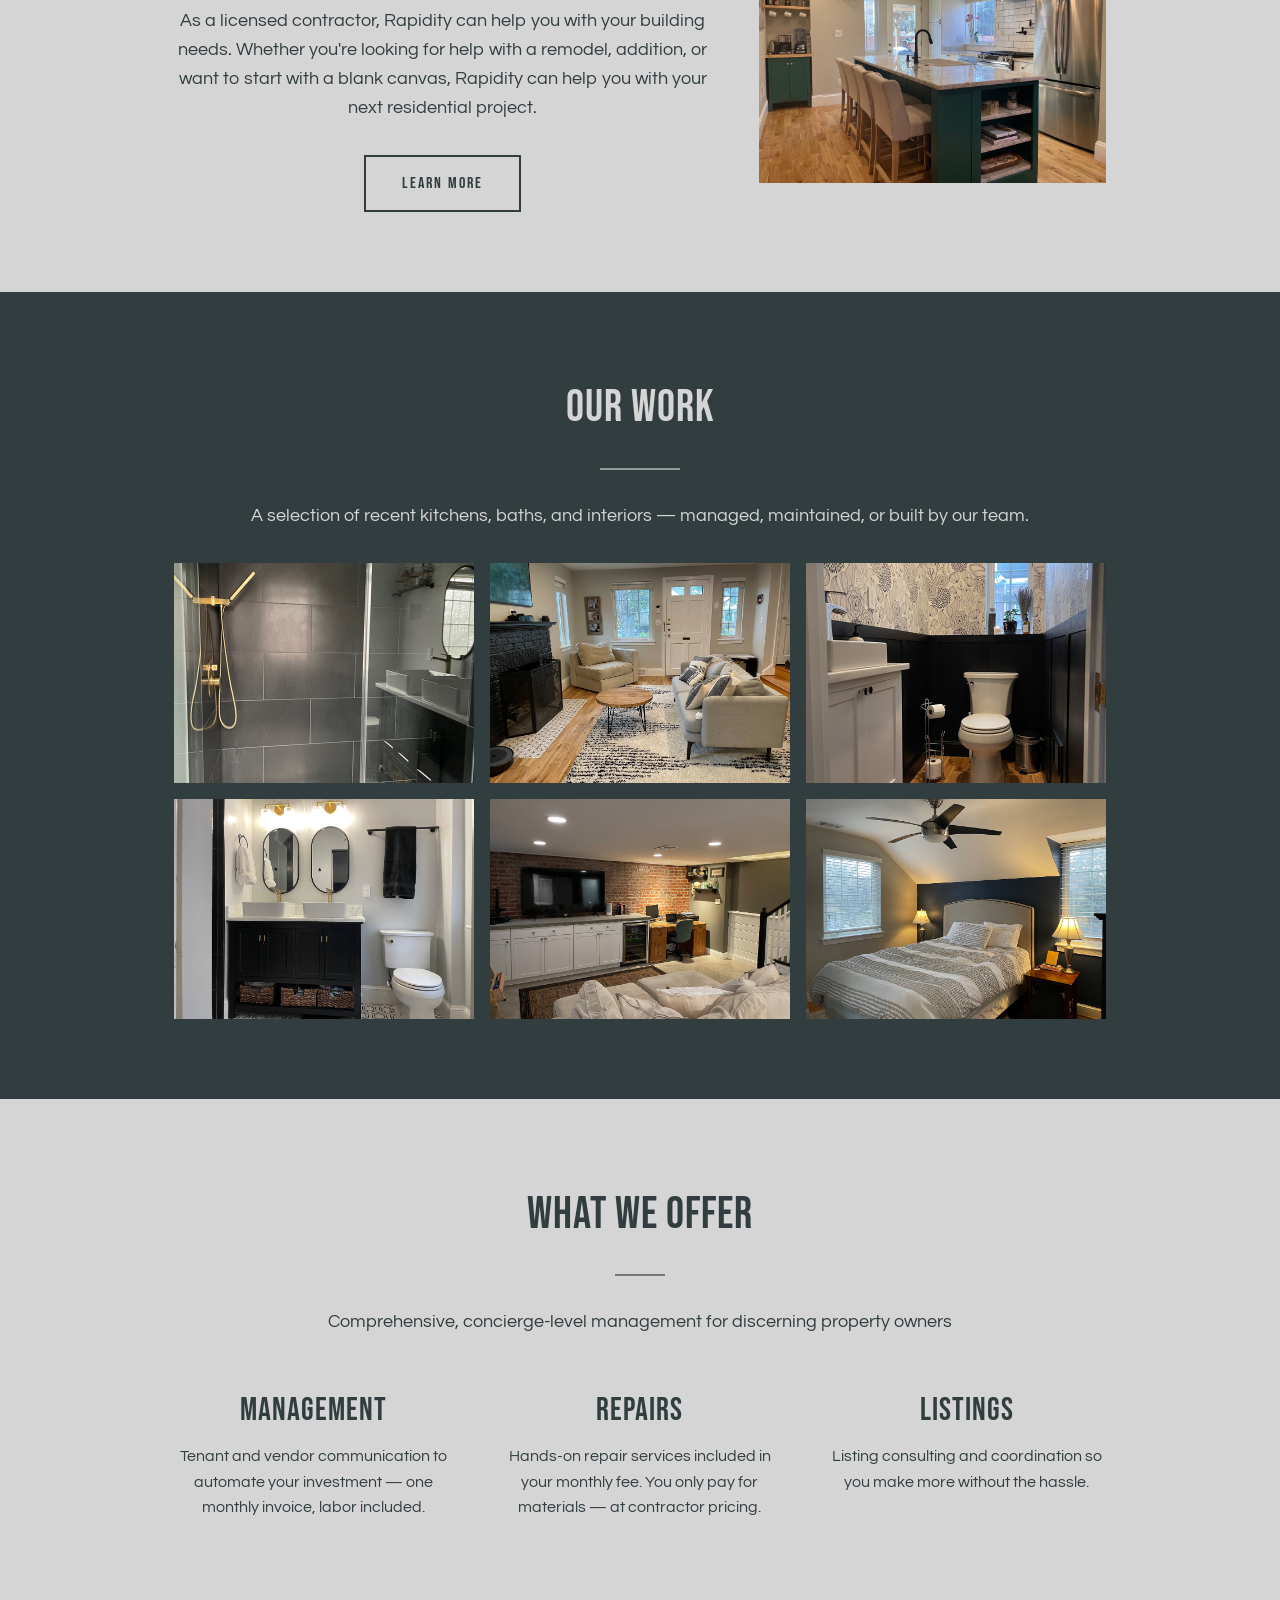
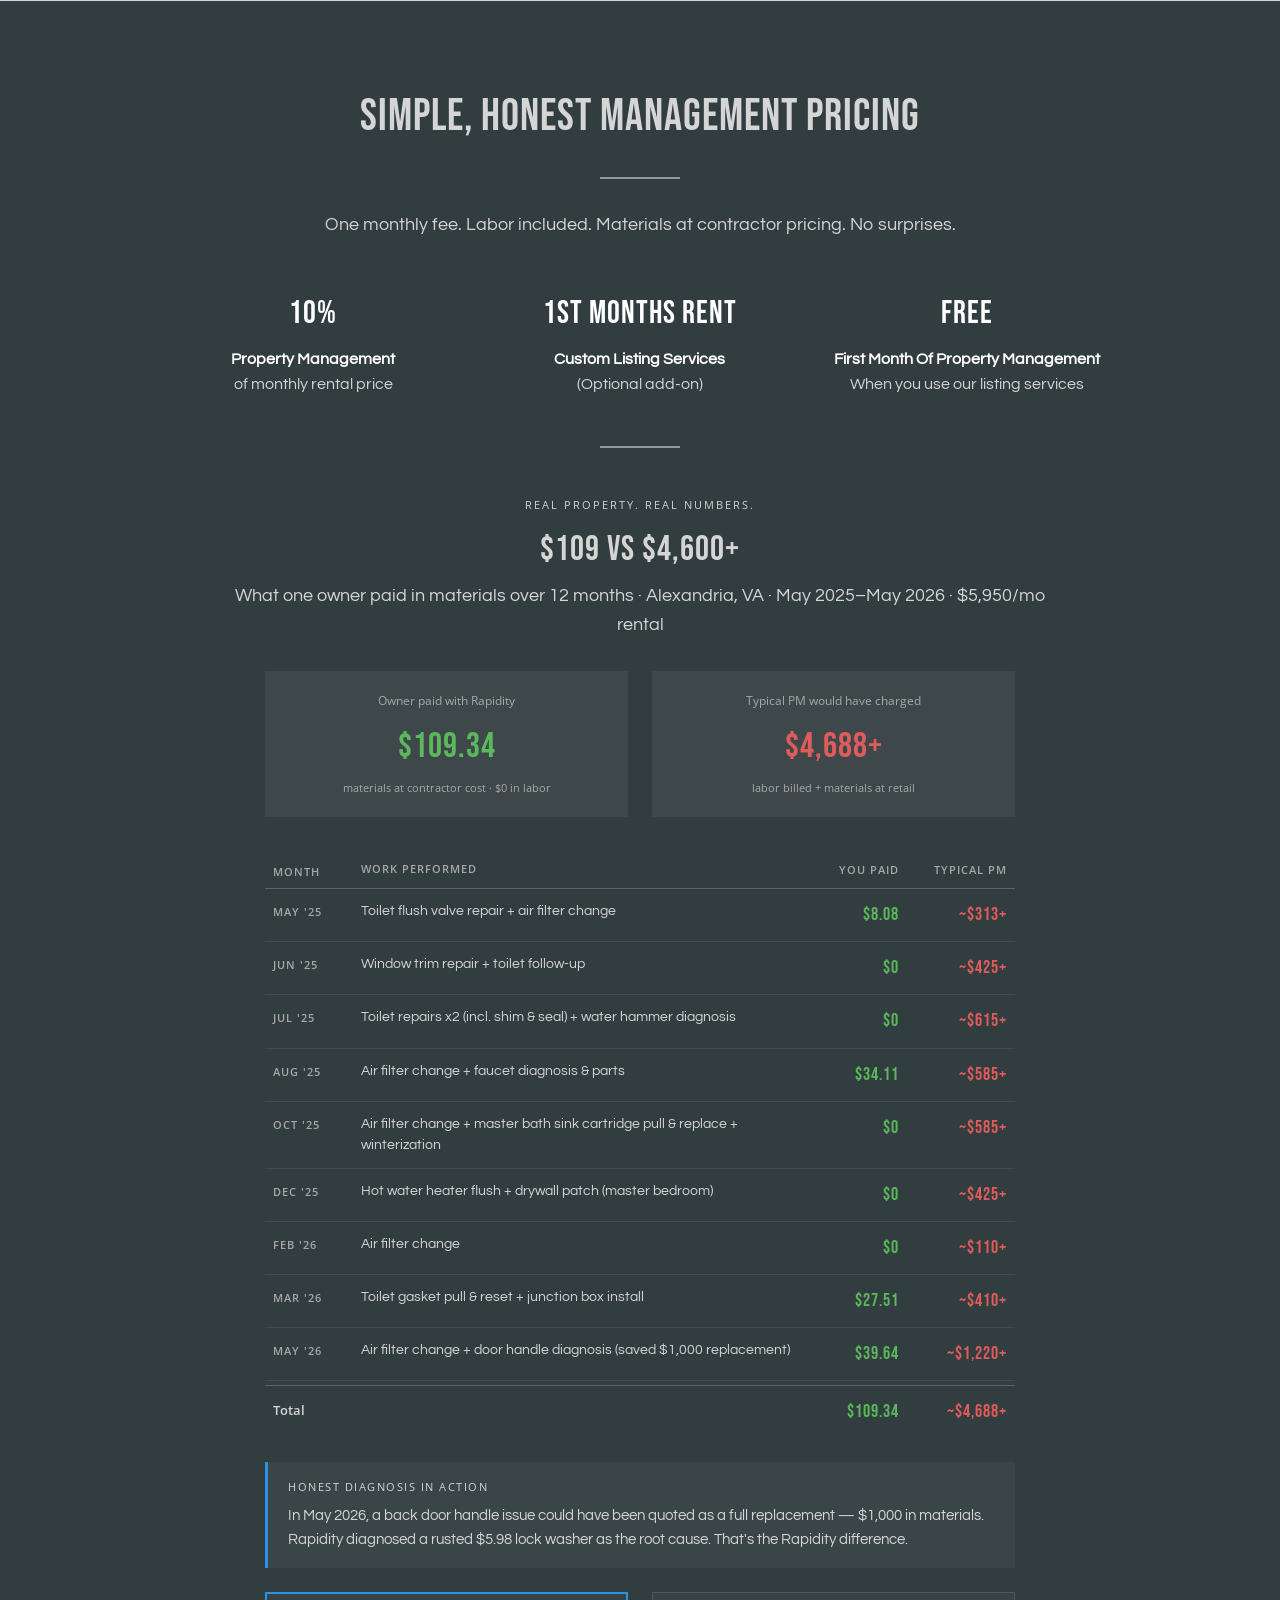
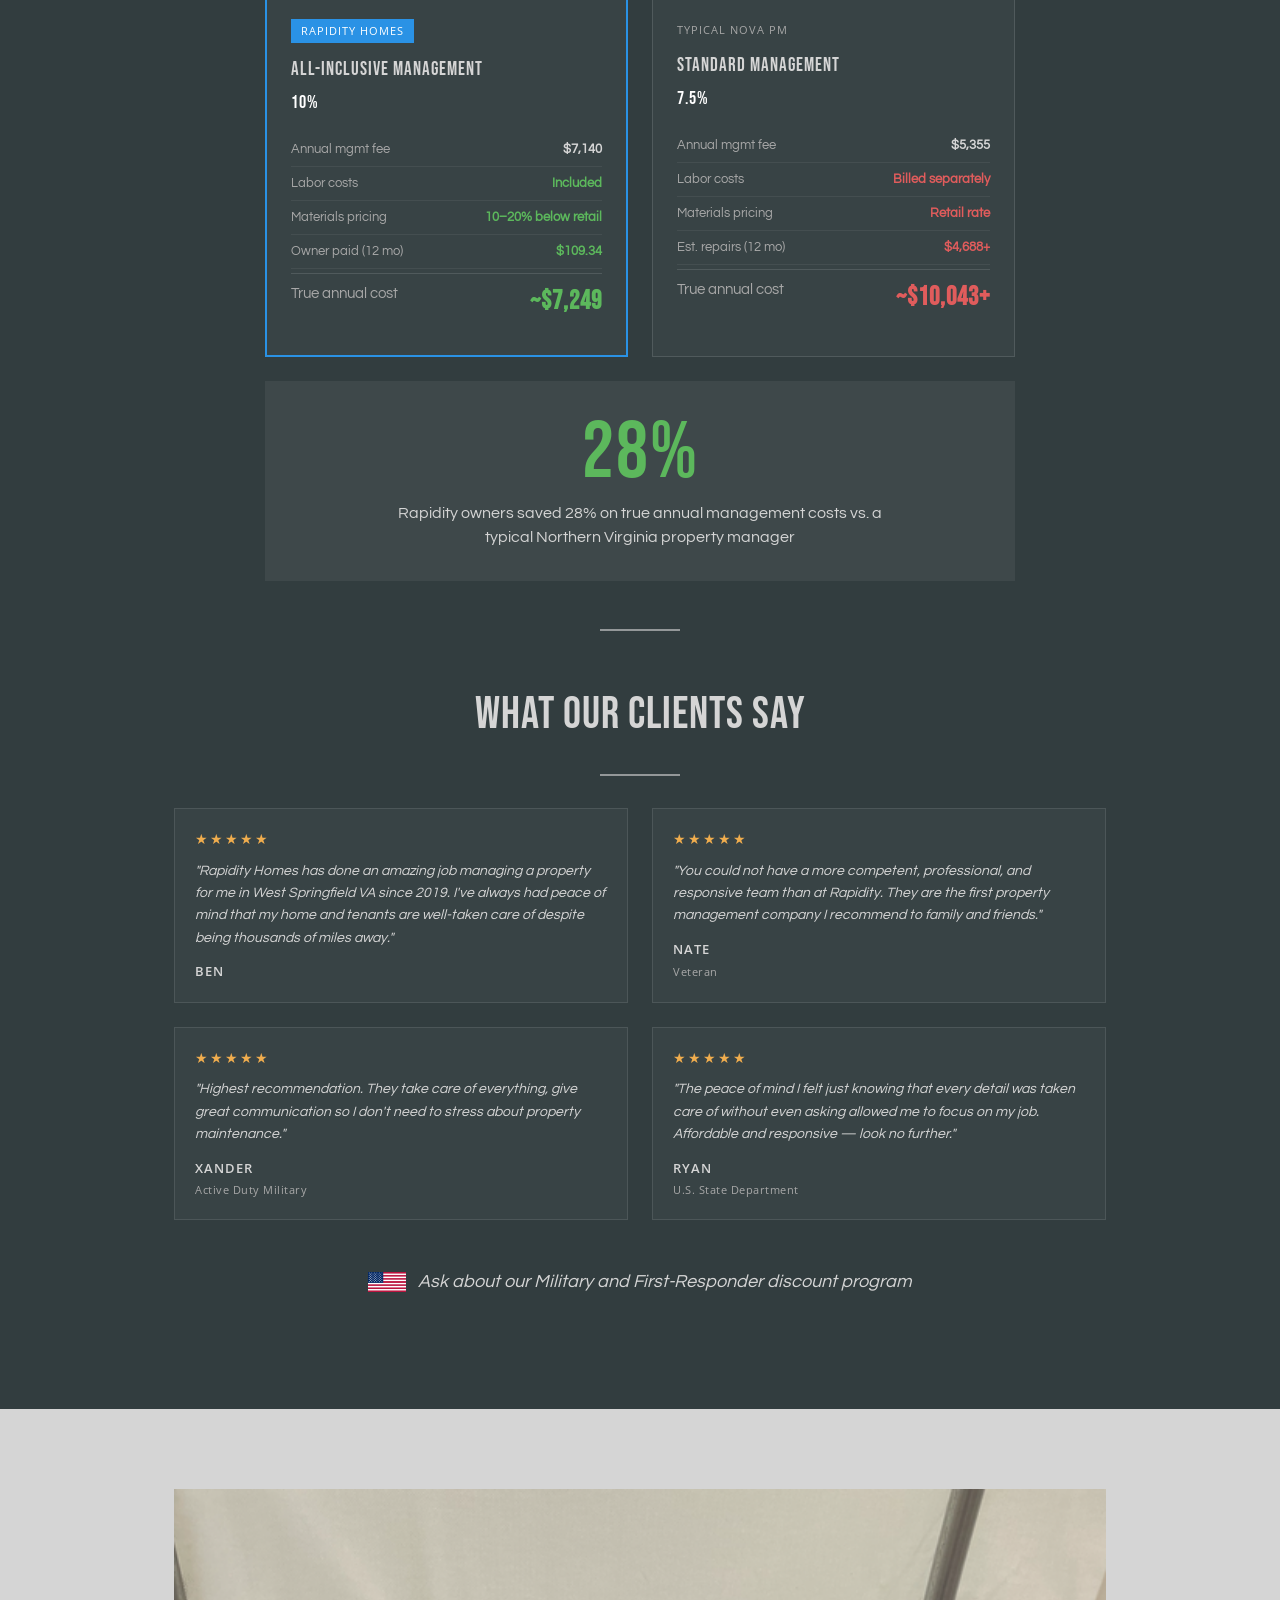
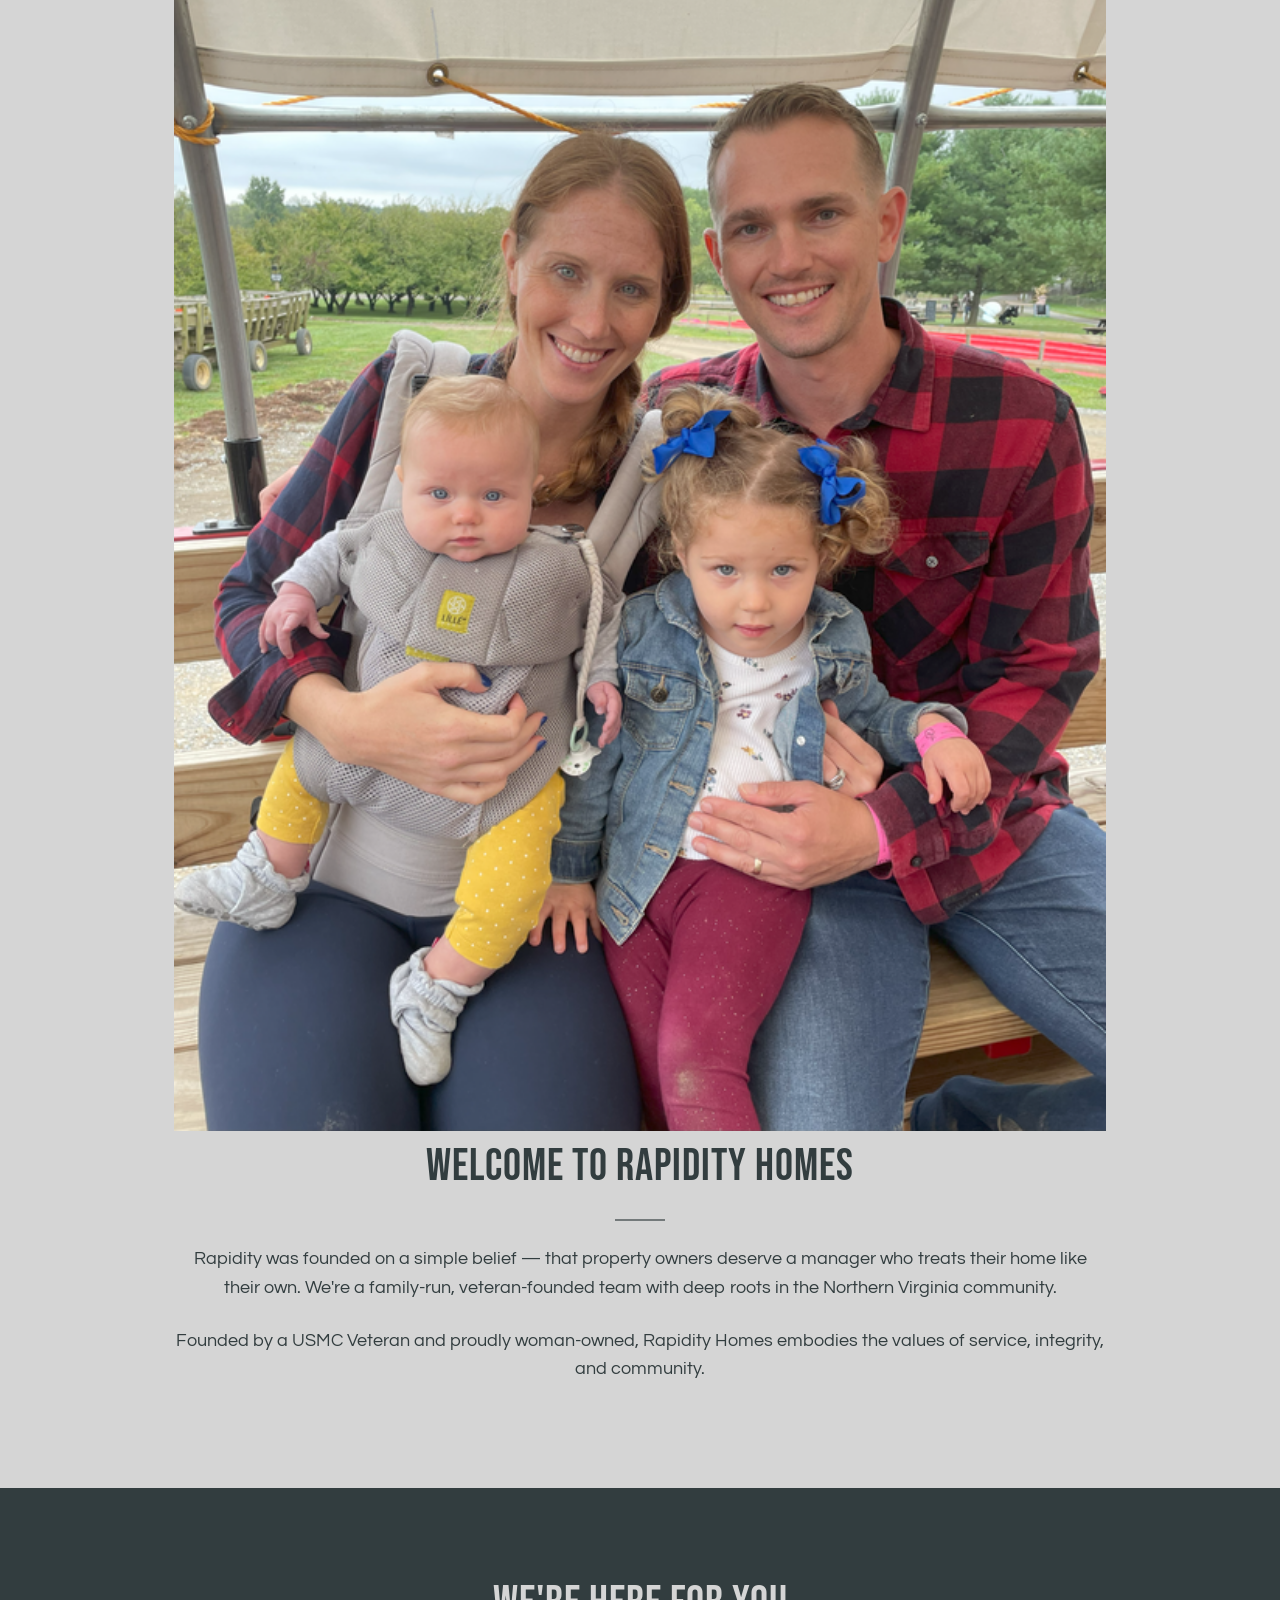
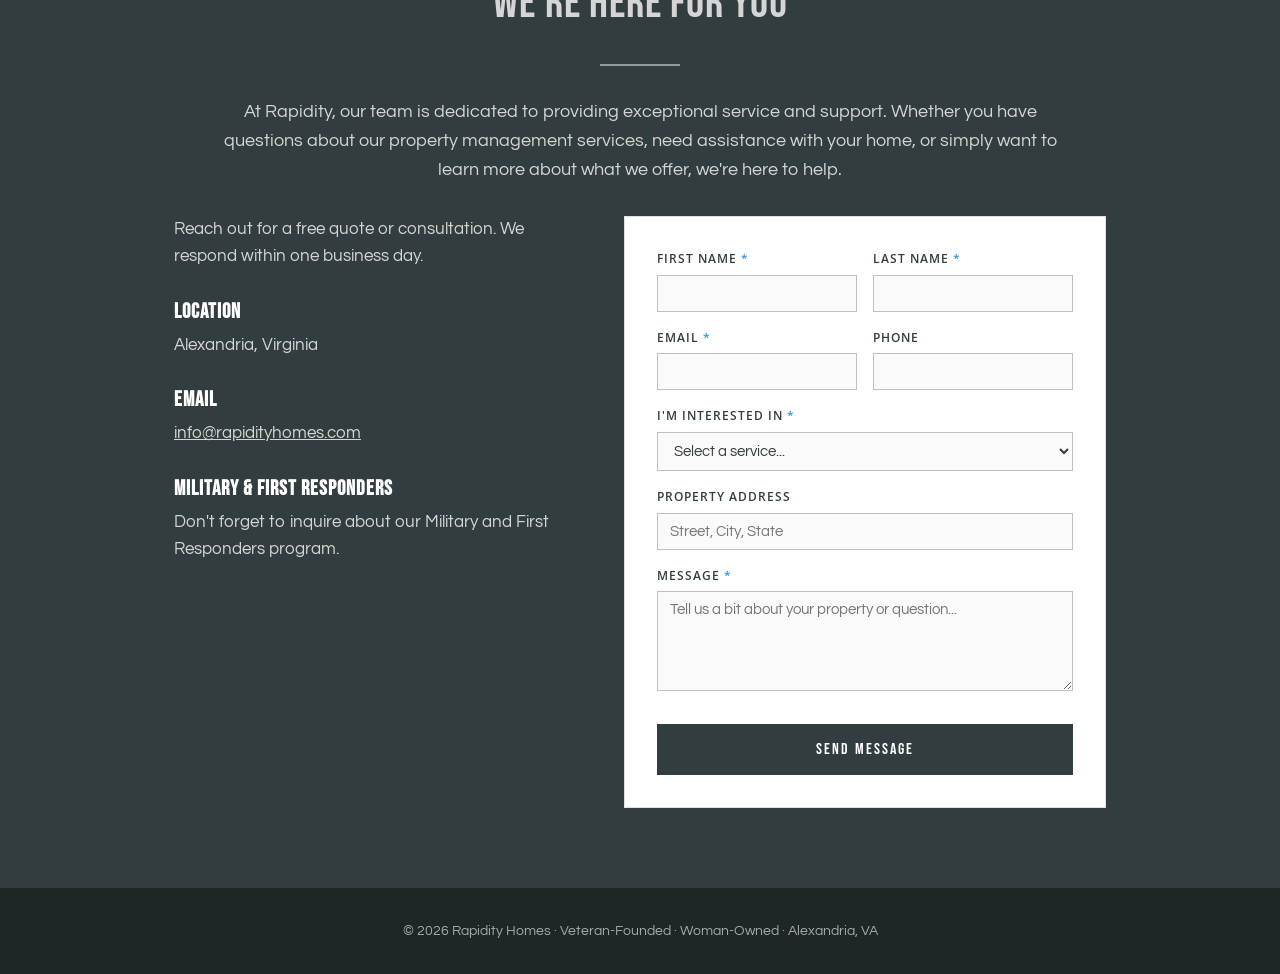
==== commit 6f43e324: "Update true annual cost display in index.html" ====
--- a/index.html
+++ b/index.html
@@ -245,7 +245,7 @@
         <div class="compare-line"><span>Labor costs</span><span class="compare-val compare-good">Included</span></div>
         <div class="compare-line"><span>Materials pricing</span><span class="compare-val compare-good">10–20% below retail</span></div>
         <div class="compare-line"><span>Owner paid (12 mo)</span><span class="compare-val compare-good">$109.34</span></div>
-        <div class="compare-line"><span>True annual cost</span><span class="compare-val compare-good">~$7,249</span></div>
+        <div class="compare-line compare-line-total"><span>True annual cost</span><span class="compare-val compare-good">~$7,249</span></div>
       </div>
       <div class="compare-card">
         <span class="compare-typical">Typical NoVA PM</span>
@@ -255,7 +255,7 @@
         <div class="compare-line"><span>Labor costs</span><span class="compare-val compare-bad">Billed separately</span></div>
         <div class="compare-line"><span>Materials pricing</span><span class="compare-val compare-bad">Retail rate</span></div>
         <div class="compare-line"><span>Est. repairs (12 mo)</span><span class="compare-val compare-bad">$4,688+</span></div>
-        <div class="compare-line"><span>True annual cost</span><span class="compare-val compare-bad">~$10,043+</span></div>
+        <div class="compare-line compare-line-total"><span>True annual cost</span><span class="compare-val compare-bad">~$10,043+</span></div>
       </div>
     </div>
 
--- a/CSS/styles.css
+++ b/CSS/styles.css
@@ -424,7 +424,153 @@
   color: #5cb85c;
   letter-spacing: 1px;
 }
-
+/* ========== SAVINGS HERO ROW ========== */
+.savings-hero-row {
+  display: grid;
+  grid-template-columns: 1fr 1fr;
+  gap: 1.5rem;
+  max-width: 750px;
+  margin: 0 auto 2rem;
+}
+.savings-hero-card {
+  background: rgba(255,255,255,0.06);
+  padding: 1.25rem;
+  text-align: center;
+}
+.savings-hero-label {
+  font-family: 'Open Sans', sans-serif;
+  font-size: 12px;
+  color: var(--muted);
+  margin-bottom: 0.5rem;
+}
+.savings-hero-val {
+  font-family: 'Bebas Neue', sans-serif;
+  font-size: 2.2rem;
+  letter-spacing: 1px;
+  margin-bottom: 0.25rem;
+}
+.savings-hero-val.good { color: #5cb85c; }
+.savings-hero-val.bad { color: #e05c5c; }
+.savings-hero-sub {
+  font-family: 'Open Sans', sans-serif;
+  font-size: 11px;
+  color: var(--muted);
+}
+
+/* ========== SAVINGS TABLE ========== */
+.savings-table {
+  max-width: 750px;
+  margin: 0 auto 1.5rem;
+}
+.savings-row {
+  display: grid;
+  grid-template-columns: 80px 1fr 100px 100px;
+  gap: 0.5rem;
+  padding: 12px 8px;
+  border-bottom: 1px solid rgba(255,255,255,0.08);
+  align-items: start;
+}
+.savings-row:last-child { border-bottom: none; }
+.savings-row-header {
+  border-bottom: 1px solid rgba(255,255,255,0.2) !important;
+  padding-bottom: 8px !important;
+}
+.savings-row-header .savings-month,
+.savings-row-header .savings-desc,
+.savings-row-header .savings-amt,
+.savings-row-header .savings-typical {
+  font-family: 'Open Sans', sans-serif;
+  font-size: 11px;
+  font-weight: 600;
+  text-transform: uppercase;
+  letter-spacing: 1px;
+  color: var(--muted);
+}
+.savings-month {
+  font-family: 'Open Sans', sans-serif;
+  font-size: 11px;
+  font-weight: 600;
+  color: var(--muted);
+  text-transform: uppercase;
+  letter-spacing: 1px;
+  padding-top: 2px;
+}
+.savings-desc {
+  font-size: 14px;
+  color: var(--light);
+  line-height: 1.5;
+}
+.savings-amt {
+  font-family: 'Bebas Neue', sans-serif;
+  font-size: 1.1rem;
+  color: #5cb85c;
+  white-space: nowrap;
+  letter-spacing: 1px;
+  text-align: right;
+}
+.savings-typical {
+  font-family: 'Bebas Neue', sans-serif;
+  font-size: 1.1rem;
+  color: #e05c5c;
+  white-space: nowrap;
+  letter-spacing: 1px;
+  text-align: right;
+}
+.savings-row-header .savings-amt,
+.savings-row-header .savings-typical {
+  font-family: 'Open Sans', sans-serif;
+  font-size: 11px;
+  color: var(--muted);
+  letter-spacing: 1px;
+  text-align: right;
+}
+.savings-row-total {
+  border-top: 1px solid rgba(255,255,255,0.2) !important;
+  border-bottom: none !important;
+  padding-top: 12px;
+  margin-top: 4px;
+}
+.savings-row-total .savings-month {
+  font-family: 'Open Sans', sans-serif;
+  font-size: 13px;
+  font-weight: 600;
+  color: var(--light);
+  text-transform: none;
+  letter-spacing: 0;
+}
+
+/* ========== SAVINGS PCT CALLOUT ========== */
+.savings-pct-callout {
+  max-width: 750px;
+  margin: 1.5rem auto 0;
+  background: rgba(255,255,255,0.06);
+  padding: 2rem;
+  text-align: center;
+}
+.savings-pct-number {
+  font-family: 'Bebas Neue', sans-serif;
+  font-size: 5rem;
+  color: #5cb85c;
+  letter-spacing: 2px;
+  line-height: 1;
+  margin-bottom: 0.5rem;
+}
+.savings-pct-desc {
+  font-family: 'Questrial', sans-serif;
+  font-size: 16px;
+  color: var(--light);
+  max-width: 500px;
+  margin: 0 auto;
+  line-height: 1.5;
+}
+
+/* ========== RESPONSIVE — PRICING ========== */
+@media (max-width: 768px) {
+  .savings-hero-row { grid-template-columns: 1fr; }
+  .savings-row { grid-template-columns: 60px 1fr 80px 80px; font-size: 12px; }
+  .compare-grid, .reviews-grid { grid-template-columns: 1fr; }
+  .savings-amt, .savings-typical { font-size: 1rem; }
+}
 /* ========== COMPARE GRID ========== */
 .compare-grid {
   display: grid;
@@ -470,7 +616,7 @@
 }
 .compare-fee {
   font-family: 'Bebas Neue', sans-serif;
-  font-size: 2rem;
+  font-size: 1.1rem;
   color: var(--white);
   margin-bottom: 1rem;
   letter-spacing: 1px;
@@ -487,6 +633,21 @@
 .compare-val {
   font-weight: 600;
   color: var(--light);
+}
+.compare-line-total {
+  display: flex;
+  justify-content: space-between;
+  font-size: 15px;
+  padding: 8px 0;
+  border-bottom: none;
+  color: var(--muted);
+  margin-top: 4px;
+  border-top: 1px solid rgba(255,255,255,0.12);
+}
+.compare-line-total .compare-val {
+  font-size: 1.6rem;
+  font-family: 'Bebas Neue', sans-serif;
+  letter-spacing: 1px;
 }
 .compare-good { color: #5cb85c; }
 .compare-bad { color: #e05c5c; }
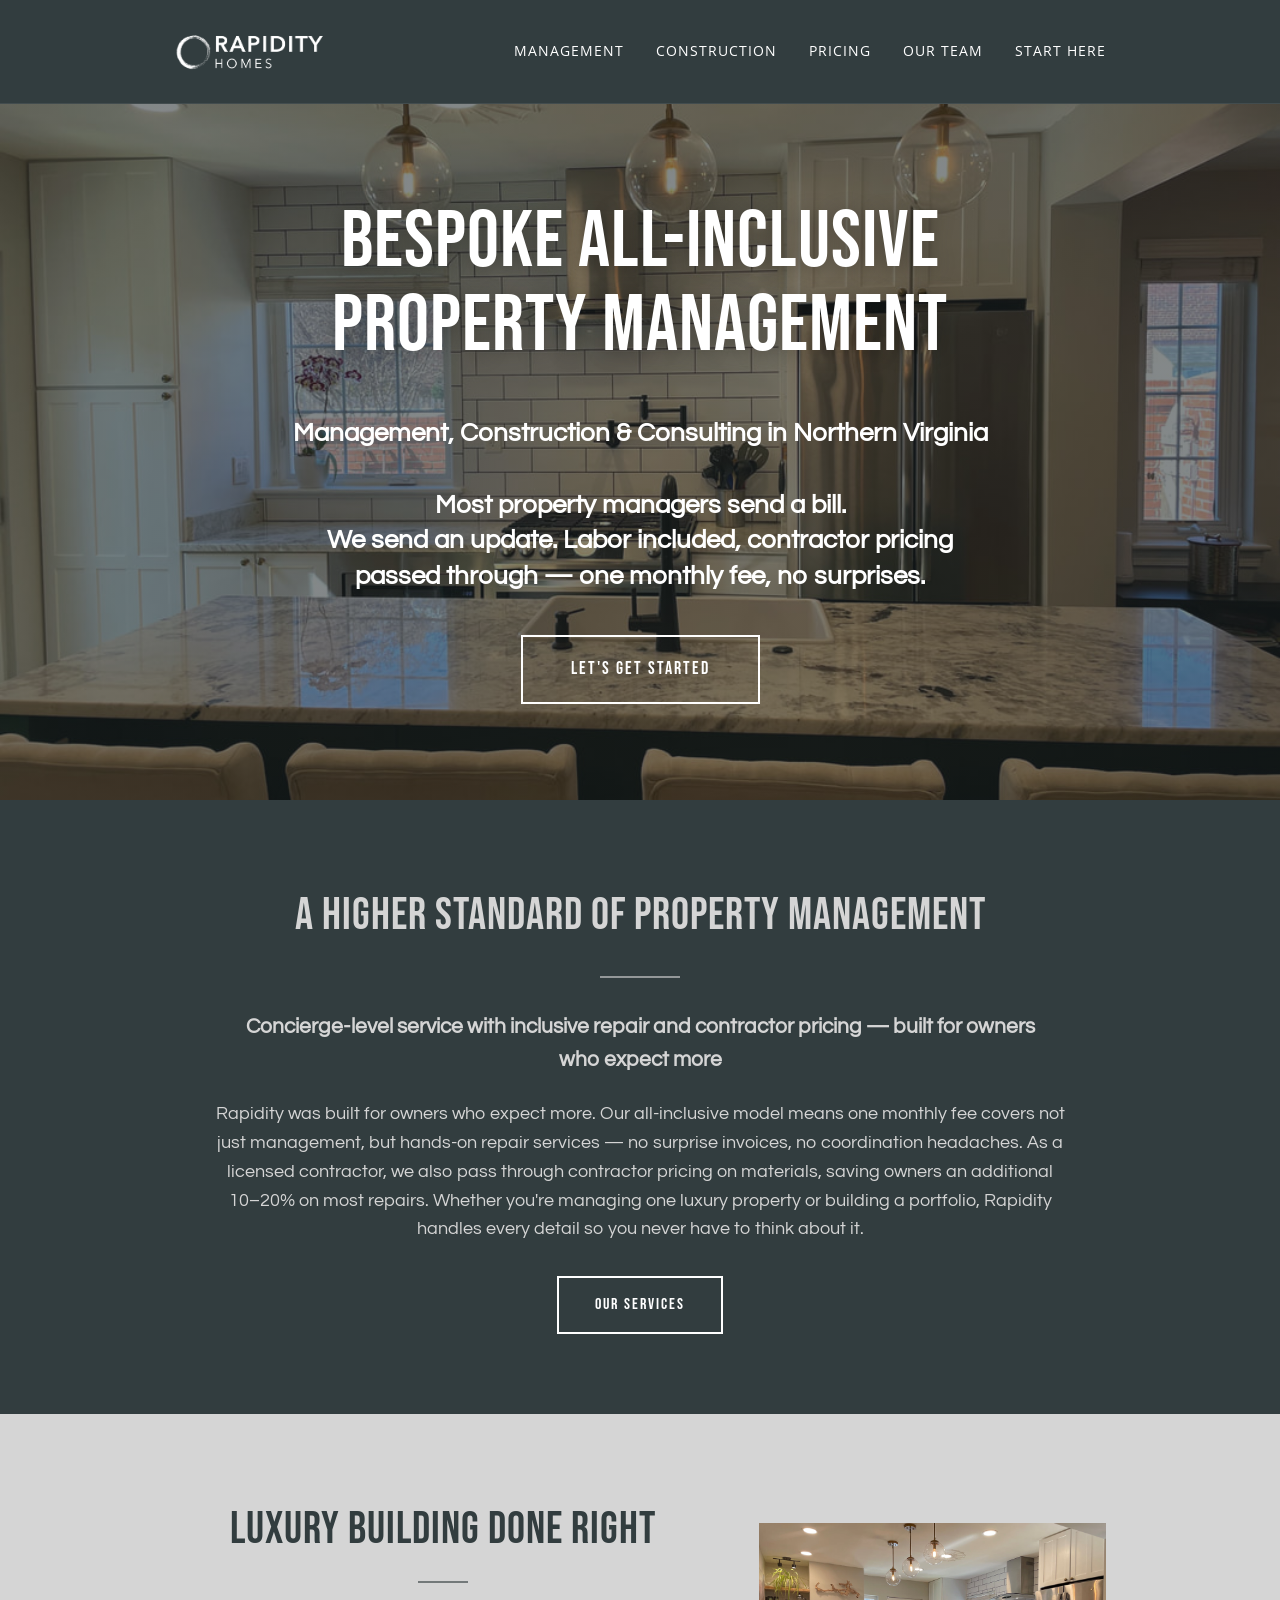
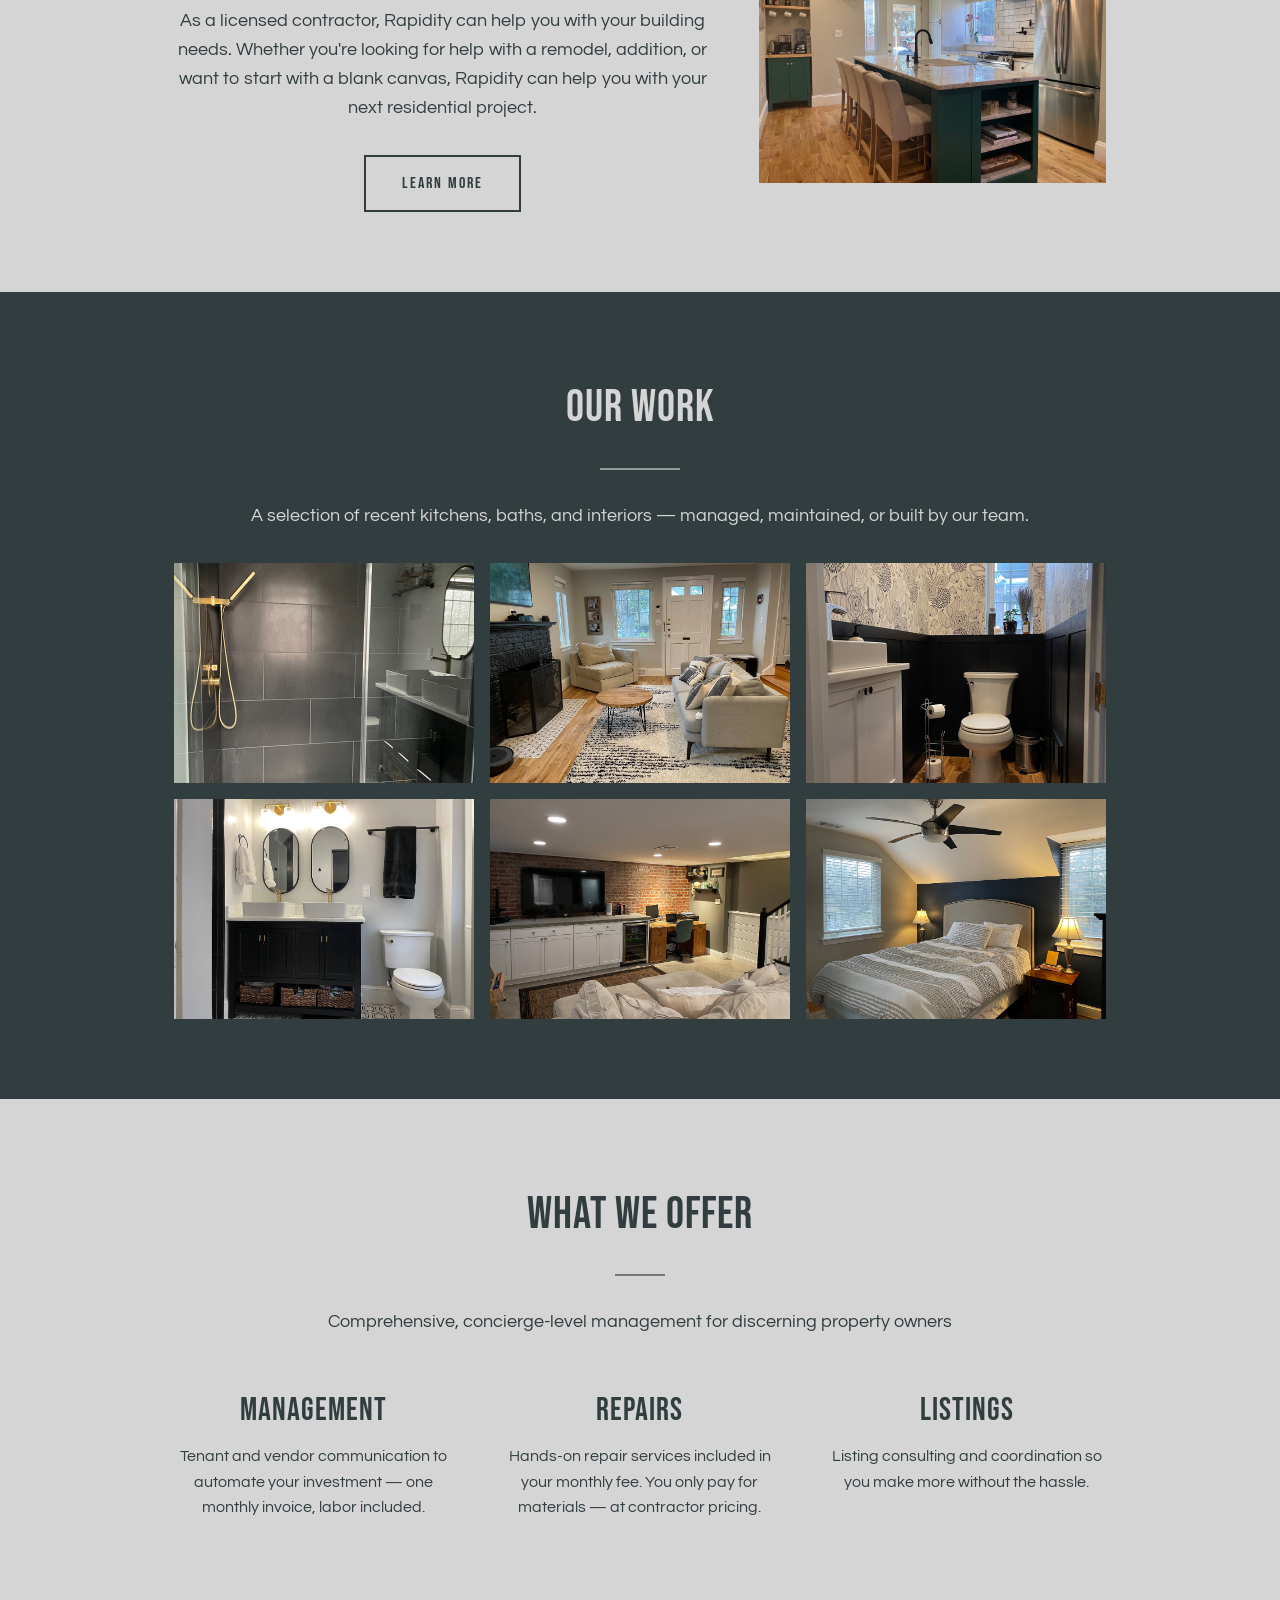
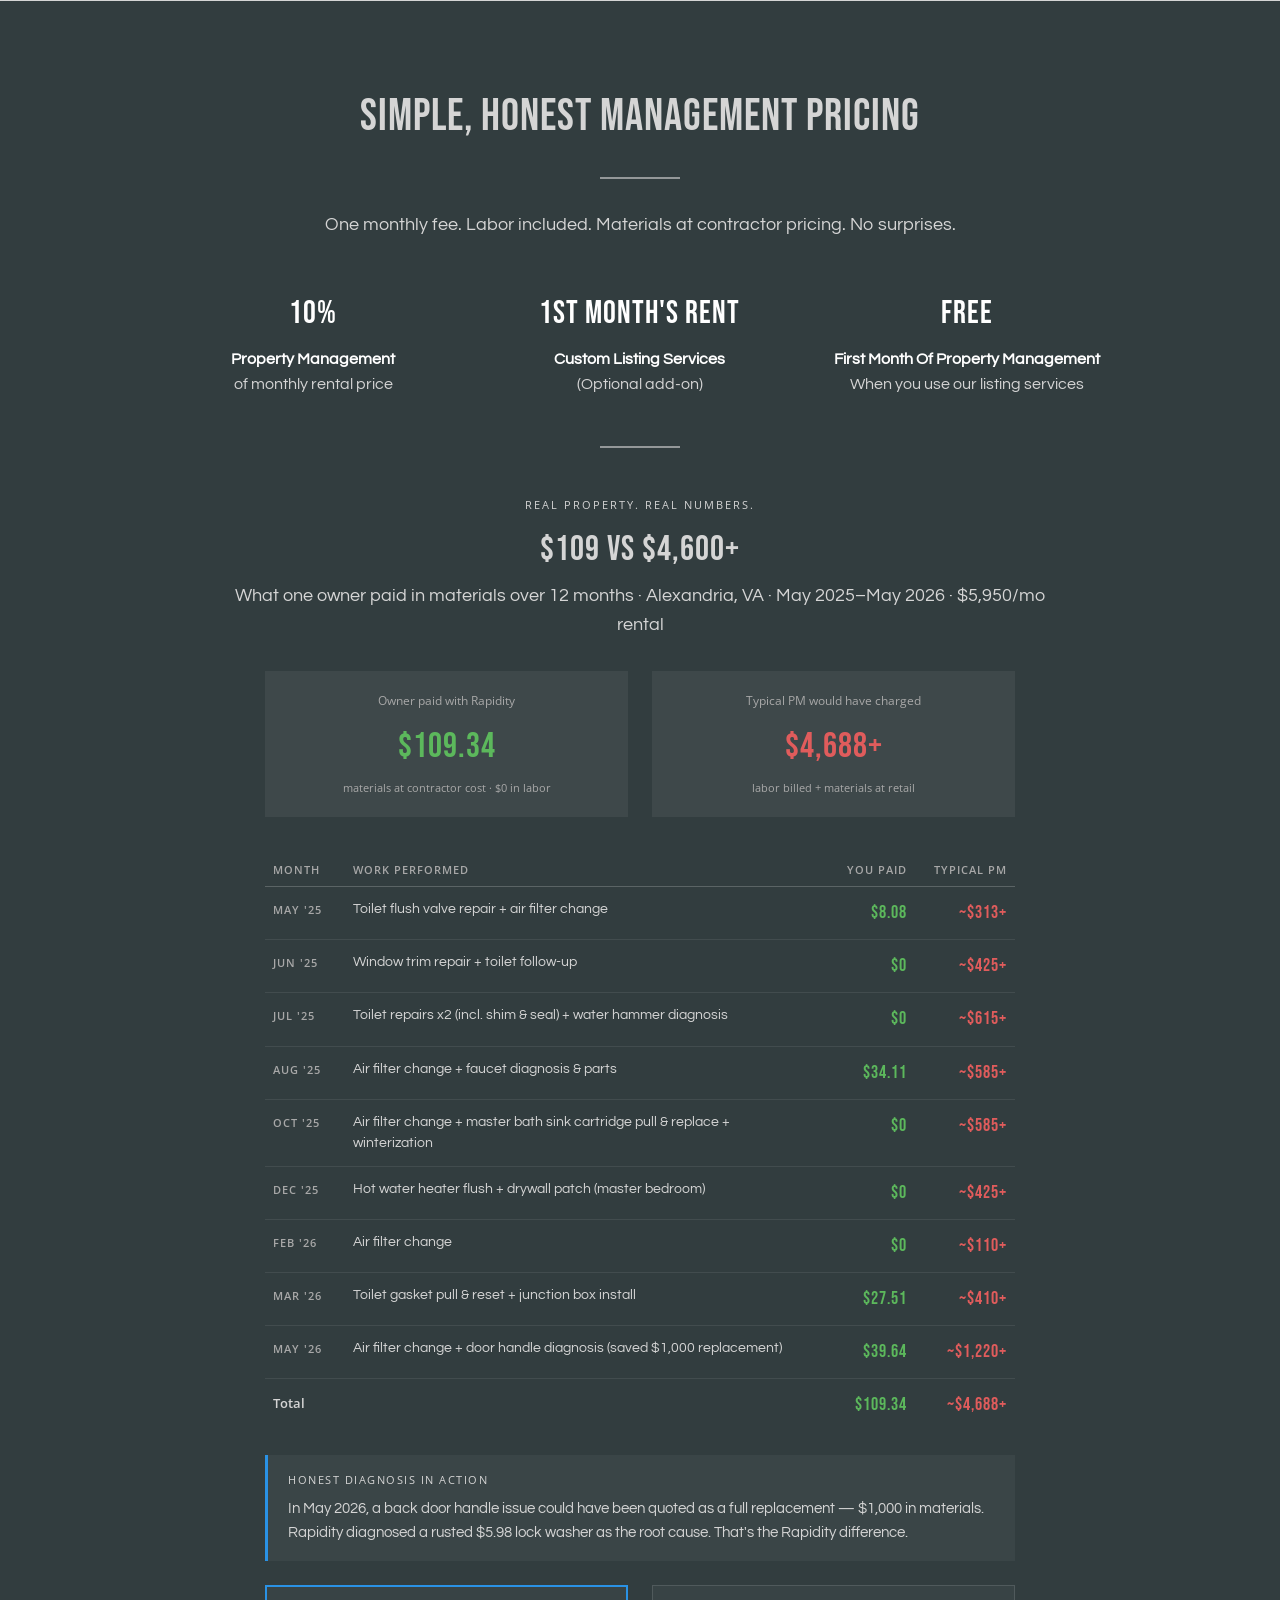
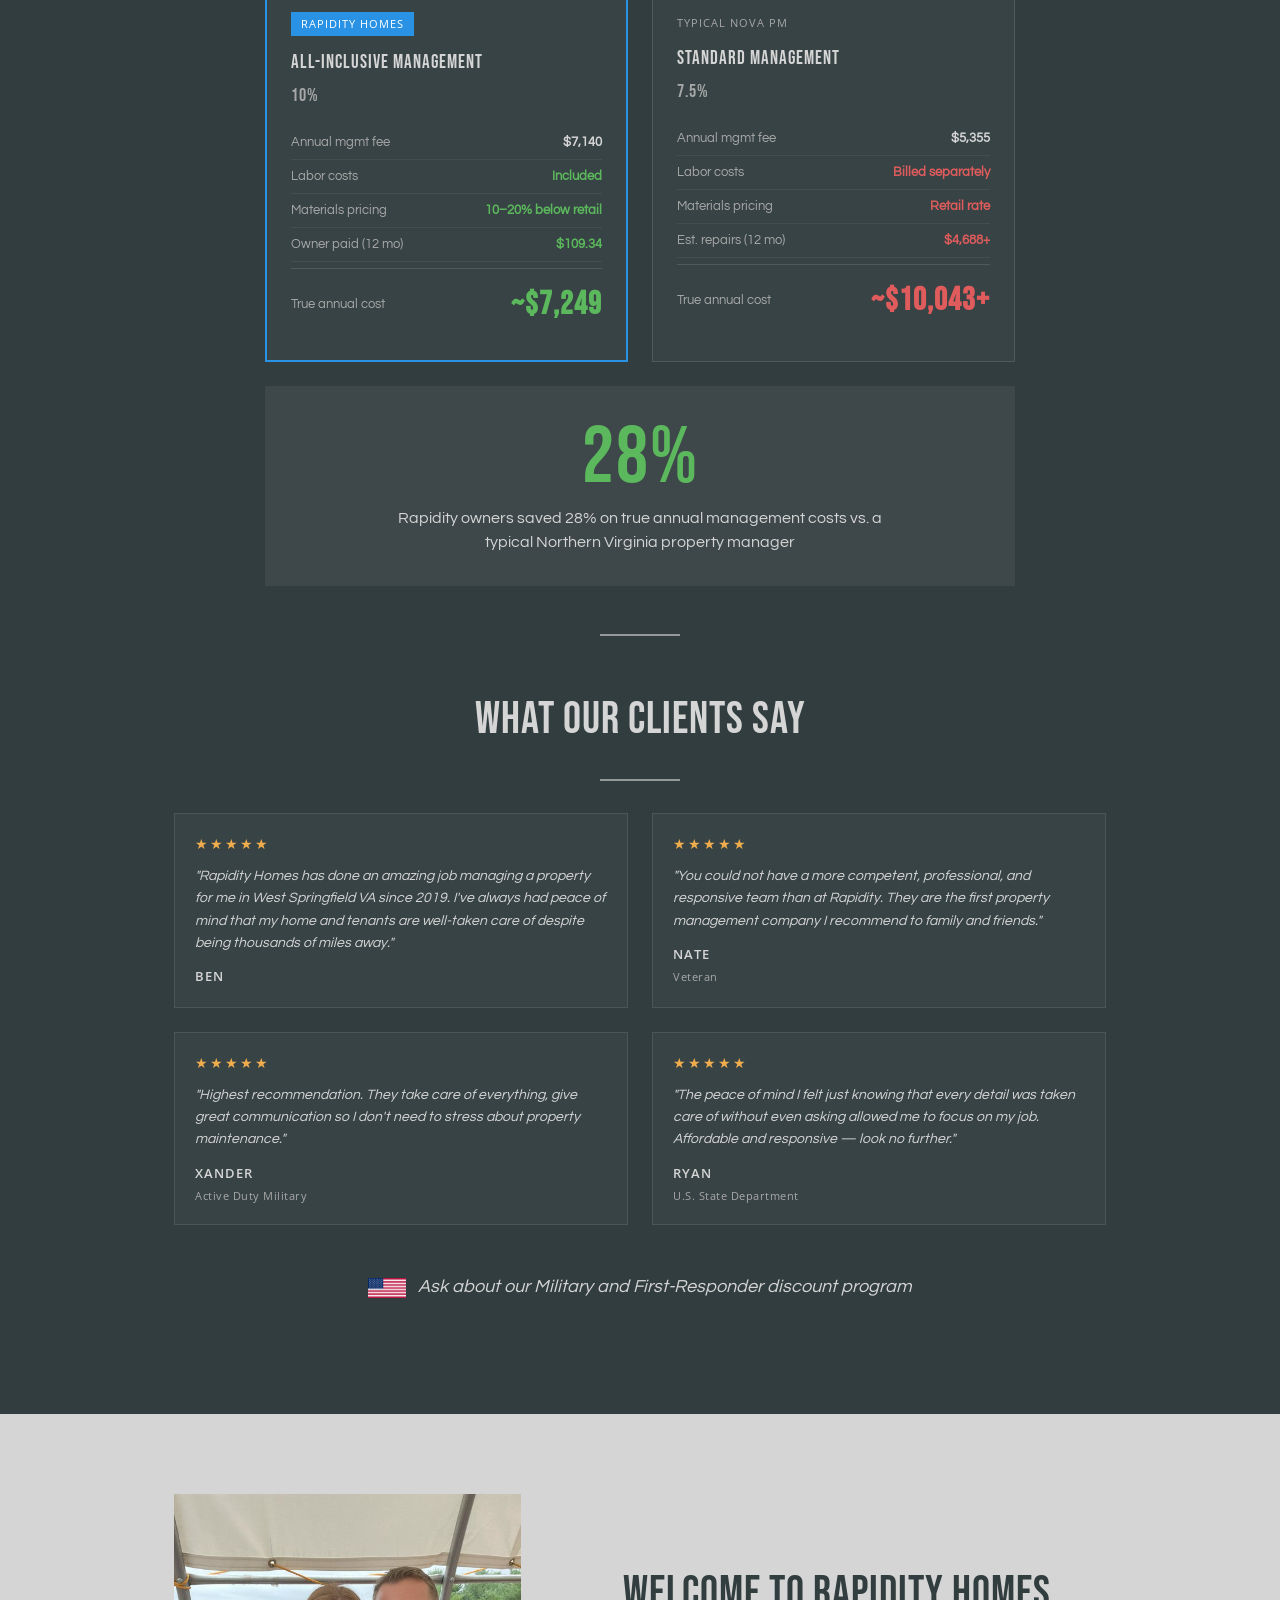
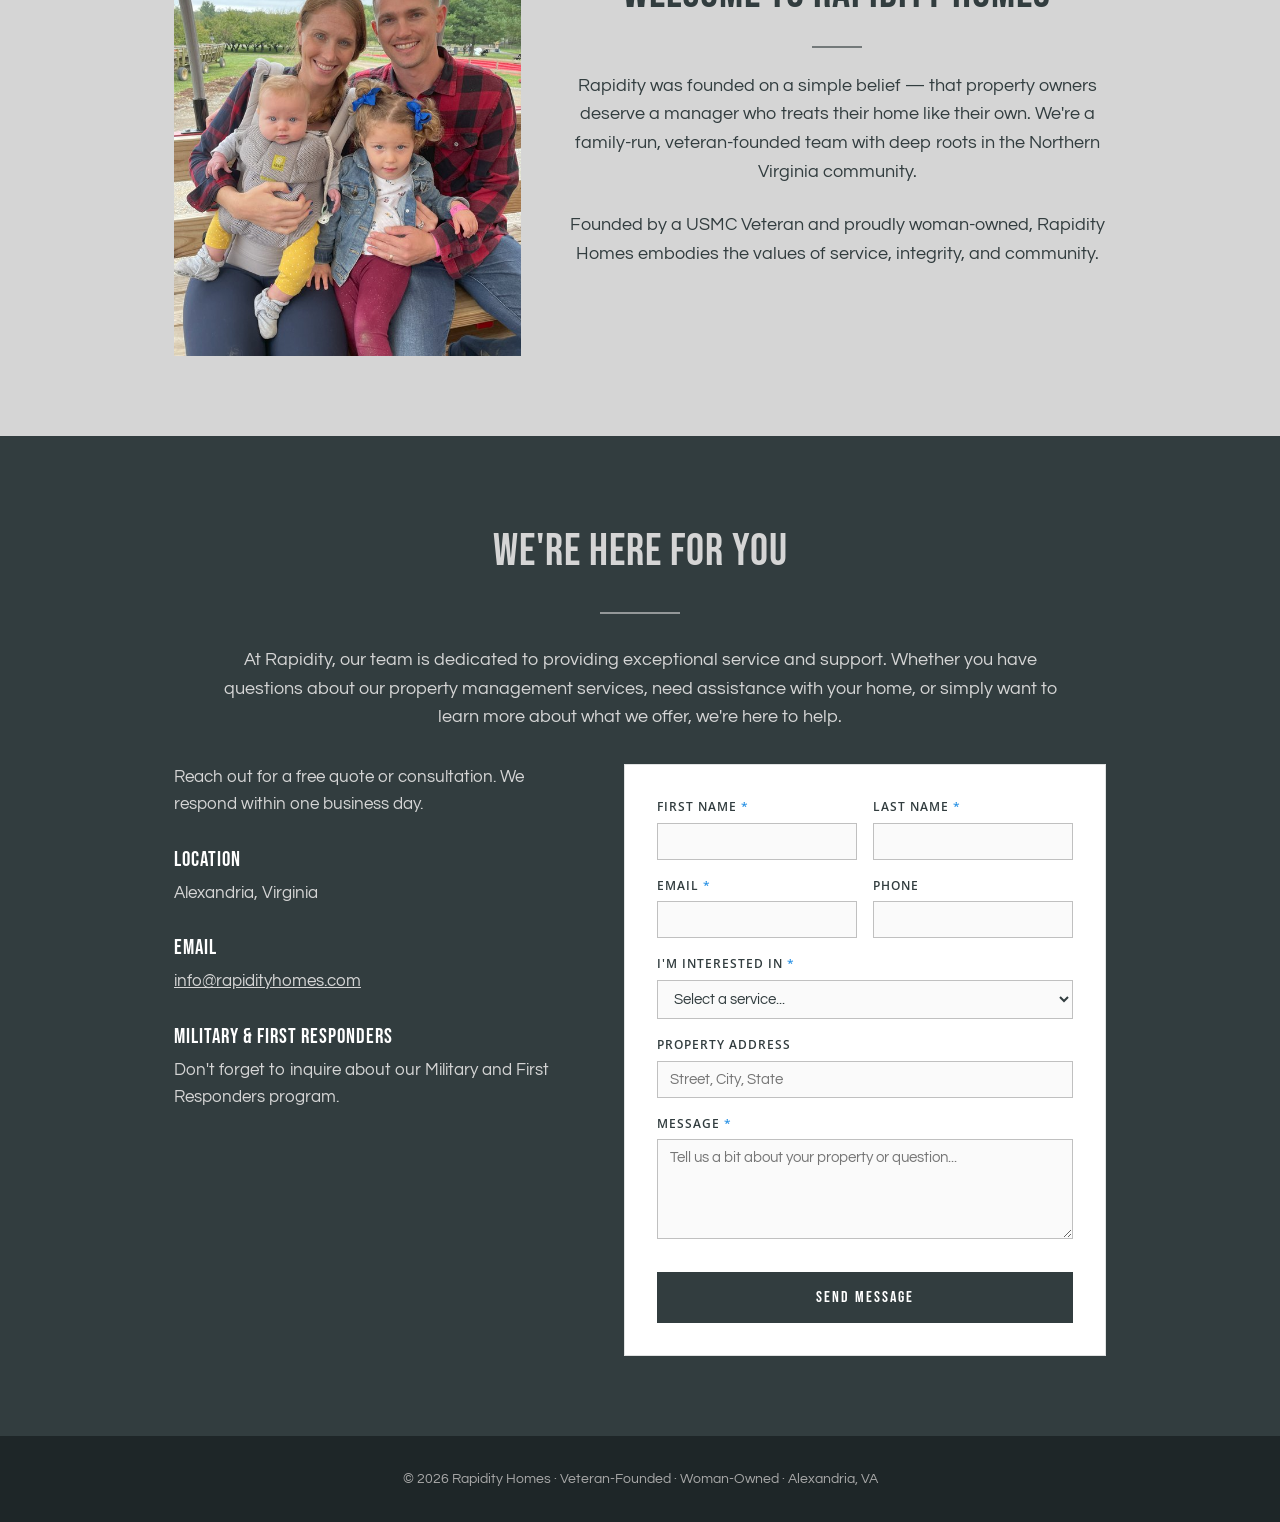
==== commit c24371ca: "Streamline main site: fix team layout, compress images, simplify CSS, add mobile menu - Fix "Welcome" ====
--- a/index.html
+++ b/index.html
@@ -7,7 +7,31 @@
 <meta name="description" content="Rapidity Homes offers bespoke all-inclusive Property Management, Construction & Consulting in Northern Virginia that includes repair services simplifying the customer journey to remote home ownership" />
 <meta name="keywords" content="Property Manager, Property Management, Alexandria Property Managers, Virginia Property Managers, Alexandria VA Property Management, Custom Property Management, Bespoke Property Management" />
 
+<link rel="canonical" href="https://www.rapidityhomes.com/">
 <link rel="icon" type="image/png" href="Images/favicon.png">
+
+<meta property="og:type" content="website">
+<meta property="og:site_name" content="Rapidity Homes">
+<meta property="og:url" content="https://www.rapidityhomes.com/">
+<meta property="og:title" content="Rapidity Homes — All-Inclusive Property Management">
+<meta property="og:description" content="One monthly fee. Labor included. Materials at contractor pricing. Veteran-founded property management, construction &amp; consulting in Northern Virginia.">
+<meta property="og:image" content="https://www.rapidityhomes.com/Images/kitchen-2_orig.jpg">
+<meta name="twitter:card" content="summary_large_image">
+
+<script type="application/ld+json">
+{
+  "@context": "https://schema.org",
+  "@type": "LocalBusiness",
+  "name": "Rapidity Homes",
+  "description": "All-inclusive property management, construction and consulting in Northern Virginia.",
+  "url": "https://www.rapidityhomes.com/",
+  "email": "info@rapidityhomes.com",
+  "image": "https://www.rapidityhomes.com/Images/kitchen-2_orig.jpg",
+  "logo": "https://www.rapidityhomes.com/Images/Rapidity%20Logo%20White2.png",
+  "address": { "@type": "PostalAddress", "addressLocality": "Alexandria", "addressRegion": "VA", "addressCountry": "US" },
+  "areaServed": "Northern Virginia"
+}
+</script>
 
 <link rel="preconnect" href="https://fonts.googleapis.com">
 <link rel="preconnect" href="https://fonts.gstatic.com" crossorigin>
@@ -19,9 +43,12 @@
 <header class="header">
   <div class="container nav-inner">
     <a href="#" class="brand">
-      <img src="Images/Rapidity Logo White2.png" alt="Rapidity Homes">
+      <img src="Images/Rapidity%20Logo%20White2.png" alt="Rapidity Homes" width="168" height="55">
     </a>
-    <ul class="nav-menu">
+    <button class="nav-toggle" aria-label="Menu" aria-expanded="false" aria-controls="nav-menu">
+      <svg viewBox="0 0 24 24" fill="none" stroke="currentColor" stroke-width="1.8"><path d="M4 7h16M4 12h16M4 17h16"/></svg>
+    </button>
+    <ul class="nav-menu" id="nav-menu">
       <li><a href="#management">Management</a></li>
       <li><a href="#construction">Construction</a></li>
       <li><a href="#pricing">Pricing</a></li>
@@ -72,7 +99,7 @@
         </div>
       </div>
       <div class="two-col-img">
-        <img src="Images/kitchen-1_orig.jpg" alt="Renovated modern kitchen with green island and brass pendant lighting">
+        <img src="Images/kitchen-1_orig.jpg" width="1067" height="800" loading="lazy" alt="Renovated modern kitchen with green island and brass pendant lighting">
       </div>
     </div>
   </div>
@@ -85,12 +112,12 @@
     <p class="section-body">A selection of recent kitchens, baths, and interiors — managed, maintained, or built by our team.</p>
 
     <div class="gallery-row">
-      <img src="Images/master-shower_orig.jpg" alt="Slate tile master shower with brass fixtures">
-      <img src="Images/living-room-1_orig.jpg" alt="Open living room with fireplace and hardwood floors">
-      <img src="Images/main-level-powder-room_orig.jpg" alt="Powder room with floral wallpaper">
-      <img src="Images/master-bath_orig.jpg" alt="Double-vanity master bath with brass fixtures">
-      <img src="Images/basement-2_orig.jpg" alt="Finished basement with exposed brick">
-      <img src="Images/master-bedroom-2_orig.jpg" alt="Master bedroom with accent wall">
+      <img src="Images/master-shower_orig.jpg" width="600" height="800" loading="lazy" alt="Slate tile master shower with brass fixtures">
+      <img src="Images/living-room-1_orig.jpg" width="1067" height="800" loading="lazy" alt="Open living room with fireplace and hardwood floors">
+      <img src="Images/main-level-powder-room_orig.jpg" width="600" height="800" loading="lazy" alt="Powder room with floral wallpaper">
+      <img src="Images/master-bath_orig.jpg" width="1067" height="800" loading="lazy" alt="Double-vanity master bath with brass fixtures">
+      <img src="Images/basement-2_orig.jpg" width="1067" height="800" loading="lazy" alt="Finished basement with exposed brick">
+      <img src="Images/master-bedroom-2_orig.jpg" width="1067" height="800" loading="lazy" alt="Master bedroom with accent wall">
     </div>
   </div>
 </section>
@@ -99,7 +126,7 @@
   <div class="container">
     <h2 class="section-title">What We Offer</h2>
     <hr class="styled-hr styled-hr-short">
-    <p class="section-body" style="font-size: 18px;">
+    <p class="section-body">
       Comprehensive, concierge-level management for discerning property owners
     </p>
 
@@ -134,7 +161,7 @@
         <p><strong class="feature-strong">Property Management</strong><br>of monthly rental price</p>
       </div>
       <div class="feature-item">
-        <h3>1st Months Rent</h3>
+        <h3>1st Month's Rent</h3>
         <p><strong class="feature-strong">Custom Listing Services</strong><br>(Optional add-on)</p>
       </div>
       <div class="feature-item">
@@ -162,74 +189,25 @@
       </div>
     </div>
 
-    <div class="savings-table">
-      <div class="savings-row savings-row-header">
-        <span class="savings-month">Month</span>
-        <span class="savings-desc">Work performed</span>
-        <span class="savings-amt">You paid</span>
-        <span class="savings-typical">Typical PM</span>
-      </div>
-      <div class="savings-row">
-        <span class="savings-month">May '25</span>
-        <span class="savings-desc">Toilet flush valve repair + air filter change</span>
-        <span class="savings-amt">$8.08</span>
-        <span class="savings-typical">~$313+</span>
-      </div>
-      <div class="savings-row">
-        <span class="savings-month">Jun '25</span>
-        <span class="savings-desc">Window trim repair + toilet follow-up</span>
-        <span class="savings-amt">$0</span>
-        <span class="savings-typical">~$425+</span>
-      </div>
-      <div class="savings-row">
-        <span class="savings-month">Jul '25</span>
-        <span class="savings-desc">Toilet repairs x2 (incl. shim &amp; seal) + water hammer diagnosis</span>
-        <span class="savings-amt">$0</span>
-        <span class="savings-typical">~$615+</span>
-      </div>
-      <div class="savings-row">
-        <span class="savings-month">Aug '25</span>
-        <span class="savings-desc">Air filter change + faucet diagnosis &amp; parts</span>
-        <span class="savings-amt">$34.11</span>
-        <span class="savings-typical">~$585+</span>
-      </div>
-      <div class="savings-row">
-        <span class="savings-month">Oct '25</span>
-        <span class="savings-desc">Air filter change + master bath sink cartridge pull &amp; replace + winterization</span>
-        <span class="savings-amt">$0</span>
-        <span class="savings-typical">~$585+</span>
-      </div>
-      <div class="savings-row">
-        <span class="savings-month">Dec '25</span>
-        <span class="savings-desc">Hot water heater flush + drywall patch (master bedroom)</span>
-        <span class="savings-amt">$0</span>
-        <span class="savings-typical">~$425+</span>
-      </div>
-      <div class="savings-row">
-        <span class="savings-month">Feb '26</span>
-        <span class="savings-desc">Air filter change</span>
-        <span class="savings-amt">$0</span>
-        <span class="savings-typical">~$110+</span>
-      </div>
-      <div class="savings-row">
-        <span class="savings-month">Mar '26</span>
-        <span class="savings-desc">Toilet gasket pull &amp; reset + junction box install</span>
-        <span class="savings-amt">$27.51</span>
-        <span class="savings-typical">~$410+</span>
-      </div>
-      <div class="savings-row">
-        <span class="savings-month">May '26</span>
-        <span class="savings-desc">Air filter change + door handle diagnosis (saved $1,000 replacement)</span>
-        <span class="savings-amt">$39.64</span>
-        <span class="savings-typical">~$1,220+</span>
-      </div>
-      <div class="savings-row savings-row-total">
-        <span class="savings-month">Total</span>
-        <span class="savings-desc"></span>
-        <span class="savings-amt">$109.34</span>
-        <span class="savings-typical">~$4,688+</span>
-      </div>
-    </div>
+    <table class="savings-table">
+      <thead>
+        <tr><th>Month</th><th>Work performed</th><th class="num">You paid</th><th class="num">Typical PM</th></tr>
+      </thead>
+      <tbody>
+        <tr><td class="savings-month">May '25</td><td class="savings-desc">Toilet flush valve repair + air filter change</td><td class="num savings-amt">$8.08</td><td class="num savings-typical">~$313+</td></tr>
+        <tr><td class="savings-month">Jun '25</td><td class="savings-desc">Window trim repair + toilet follow-up</td><td class="num savings-amt">$0</td><td class="num savings-typical">~$425+</td></tr>
+        <tr><td class="savings-month">Jul '25</td><td class="savings-desc">Toilet repairs x2 (incl. shim &amp; seal) + water hammer diagnosis</td><td class="num savings-amt">$0</td><td class="num savings-typical">~$615+</td></tr>
+        <tr><td class="savings-month">Aug '25</td><td class="savings-desc">Air filter change + faucet diagnosis &amp; parts</td><td class="num savings-amt">$34.11</td><td class="num savings-typical">~$585+</td></tr>
+        <tr><td class="savings-month">Oct '25</td><td class="savings-desc">Air filter change + master bath sink cartridge pull &amp; replace + winterization</td><td class="num savings-amt">$0</td><td class="num savings-typical">~$585+</td></tr>
+        <tr><td class="savings-month">Dec '25</td><td class="savings-desc">Hot water heater flush + drywall patch (master bedroom)</td><td class="num savings-amt">$0</td><td class="num savings-typical">~$425+</td></tr>
+        <tr><td class="savings-month">Feb '26</td><td class="savings-desc">Air filter change</td><td class="num savings-amt">$0</td><td class="num savings-typical">~$110+</td></tr>
+        <tr><td class="savings-month">Mar '26</td><td class="savings-desc">Toilet gasket pull &amp; reset + junction box install</td><td class="num savings-amt">$27.51</td><td class="num savings-typical">~$410+</td></tr>
+        <tr><td class="savings-month">May '26</td><td class="savings-desc">Air filter change + door handle diagnosis (saved $1,000 replacement)</td><td class="num savings-amt">$39.64</td><td class="num savings-typical">~$1,220+</td></tr>
+      </tbody>
+      <tfoot>
+        <tr><td class="savings-month">Total</td><td></td><td class="num savings-amt">$109.34</td><td class="num savings-typical">~$4,688+</td></tr>
+      </tfoot>
+    </table>
 
     <div class="honest-callout">
       <p class="honest-callout-label">Honest Diagnosis In Action</p>
@@ -296,7 +274,7 @@
     </div>
 
     <p class="section-body section-note">
-      <img src="Images/flag-of-the-united-states_orig.png" alt="American Flag" class="flag-icon">
+      <img src="Images/flag.png" alt="" class="flag-icon" width="38" height="20">
       Ask about our Military and First-Responder discount program
     </p>
   </div>
@@ -304,9 +282,9 @@
   
 <section class="section section-light" id="team">
   <div class="container">
-    <div class="two-col-reverse">
+    <div class="two-col two-col-reverse">
       <div class="two-col-img">
-        <img src="Images/reilly-fam_orig.png" alt="The Reilly family — founders of Rapidity Homes">
+        <img src="Images/reilly-fam.jpg" width="600" height="800" loading="lazy" alt="The Reilly family — founders of Rapidity Homes">
       </div>
       <div class="two-col-content">
         <h2 class="section-title">Welcome to Rapidity Homes</h2>
@@ -347,27 +325,27 @@
       <form action="https://formspree.io/f/xyklnbwr" method="POST">
         <div class="form-row">
           <div class="form-field">
-            <label>First Name <span class="req">*</span></label>
-            <input type="text" name="firstname" required>
+            <label for="f-firstname">First Name <span class="req">*</span></label>
+            <input type="text" id="f-firstname" name="firstname" required>
           </div>
           <div class="form-field">
-            <label>Last Name <span class="req">*</span></label>
-            <input type="text" name="lastname" required>
+            <label for="f-lastname">Last Name <span class="req">*</span></label>
+            <input type="text" id="f-lastname" name="lastname" required>
           </div>
         </div>
         <div class="form-row">
           <div class="form-field">
-            <label>Email <span class="req">*</span></label>
-            <input type="email" name="email" required>
+            <label for="f-email">Email <span class="req">*</span></label>
+            <input type="email" id="f-email" name="email" autocomplete="email" required>
           </div>
           <div class="form-field">
-            <label>Phone</label>
-            <input type="tel" name="phone">
+            <label for="f-phone">Phone</label>
+            <input type="tel" id="f-phone" name="phone">
           </div>
         </div>
         <div class="form-field">
-          <label>I'm Interested In <span class="req">*</span></label>
-          <select name="interest" required>
+          <label for="f-interest">I'm Interested In <span class="req">*</span></label>
+          <select id="f-interest" name="interest" required>
             <option value="">Select a service...</option>
             <option value="property-management">Property Management</option>
             <option value="listing-services">Listing Services</option>
@@ -376,15 +354,15 @@
           </select>
         </div>
         <div class="form-field">
-          <label>Property Address</label>
-          <input type="text" name="address" placeholder="Street, City, State">
+          <label for="f-address">Property Address</label>
+          <input type="text" id="f-address" name="address" placeholder="Street, City, State">
         </div>
         <div class="form-field">
-          <label>Message <span class="req">*</span></label>
-          <textarea name="message" required placeholder="Tell us a bit about your property or question..."></textarea>
-        </div>
-        <input type="text" name="_gotcha" class="honeypot">
-        <button type="submit" class="submit-btn">Send Message</button>
+          <label for="f-message">Message <span class="req">*</span></label>
+          <textarea id="f-message" name="message" required placeholder="Tell us a bit about your property or question..."></textarea>
+        </div>
+        <input type="text" name="_gotcha" class="honeypot" tabindex="-1" autocomplete="off" aria-hidden="true">
+        <button type="submit" class="btn submit-btn">Send Message</button>
       </form>
     </div>
   </div>
@@ -395,5 +373,17 @@
     <p>&copy; 2026 Rapidity Homes &middot; Veteran-Founded &middot; Woman-Owned &middot; Alexandria, VA</p>
   </div>
 </footer>
+
+<script>
+  // Mobile menu: toggle open/closed, and close after picking a link
+  const header = document.querySelector('.header');
+  const navToggle = header.querySelector('.nav-toggle');
+  function setNavOpen(open){
+    header.classList.toggle('nav-open', open);
+    navToggle.setAttribute('aria-expanded', open);
+  }
+  navToggle.addEventListener('click', () => setNavOpen(!header.classList.contains('nav-open')));
+  header.querySelector('.nav-menu').addEventListener('click', e => { if(e.target.closest('a')) setNavOpen(false); });
+</script>
 </body>
 </html>
--- a/CSS/styles.css
+++ b/CSS/styles.css
@@ -4,28 +4,47 @@
 
 :root {
   --teal: #323d3f;
+  --dark: #1e2628;
   --light: #d5d5d5;
   --white: #ffffff;
   --muted: #a8a8a8;
   --accent: #2a92e5;
+  --good: #5cb85c;
+  --bad: #e05c5c;
+  --line: rgba(255, 255, 255, 0.08);
+  --line-strong: rgba(255, 255, 255, 0.2);
+  --card: rgba(255, 255, 255, 0.04);
 }
 
 /* ========== RESET & BASE ========== */
 * { box-sizing: border-box; margin: 0; padding: 0; }
-html { scroll-behavior: smooth; }
+html { scroll-behavior: smooth; scroll-padding-top: 6.5rem; }
 body {
   font-family: 'Questrial', sans-serif;
   color: var(--muted);
   background: var(--teal);
   line-height: 1.6;
 }
-img { max-width: 100%; display: block; }
-h1, h2, h3, .bebas {
+img { max-width: 100%; height: auto; display: block; }
+h1, h2, h3 {
   font-family: 'Bebas Neue', sans-serif;
   letter-spacing: 1px;
   font-weight: normal;
 }
 a { color: var(--white); text-decoration: none; }
+
+/* Small all-caps label used throughout the pricing section */
+.vignette-label,
+.savings-table th,
+.savings-month,
+.honest-callout-label,
+.compare-badge,
+.compare-typical {
+  font-family: 'Open Sans', sans-serif;
+  font-size: 11px;
+  text-transform: uppercase;
+  letter-spacing: 1px;
+}
 
 /* ========== LAYOUT ========== */
 .container {
@@ -38,7 +57,7 @@
 .header {
   background: var(--teal);
   padding: 1.5rem 0;
-  border-bottom: 1px solid rgba(255, 255, 255, 0.08);
+  border-bottom: 1px solid var(--line);
   position: sticky;
   top: 0;
   z-index: 100;
@@ -48,17 +67,7 @@
   justify-content: space-between;
   align-items: center;
 }
-.brand {
-  font-family: 'Bebas Neue', sans-serif;
-  font-size: 1.4rem;
-  color: var(--white);
-  letter-spacing: 2px;
-}
-.brand img {
-     height: 55px;
-     width: auto;
-     display: block;
-   }
+.brand img { height: 55px; width: auto; }
 .nav-menu {
   list-style: none;
   display: flex;
@@ -67,12 +76,20 @@
 .nav-menu a {
   font-family: 'Open Sans', sans-serif;
   font-size: 14px;
+  text-transform: uppercase;
+  letter-spacing: 1px;
+  transition: opacity 0.2s;
+}
+.nav-menu a:hover { opacity: 0.7; }
+.nav-toggle {
+  display: none;
+  background: none;
+  border: none;
   color: var(--white);
-  text-transform: uppercase;
-  letter-spacing: 1px;
-  transition: opacity 0.2s;
-}
-.nav-menu a:hover { opacity: 0.7; }
+  cursor: pointer;
+  padding: 0.5rem;
+}
+.nav-toggle svg { width: 28px; height: 28px; display: block; }
 
 /* ========== BUTTONS ========== */
 .btn {
@@ -89,56 +106,42 @@
   cursor: pointer;
 }
 .btn:hover { background: var(--white); color: var(--teal); }
-.btn-dark {
-  border-color: var(--teal);
-  color: var(--teal);
-}
+.btn-dark { border-color: var(--teal); color: var(--teal); }
 .btn-dark:hover { background: var(--teal); color: var(--white); }
 .btn-large { padding: 18px 48px; font-size: 18px; }
 
 /* ========== HERO (BANNER) ========== */
 .hero {
-  background-image:
+  background:
     linear-gradient(rgba(30, 38, 40, 0.55), rgba(30, 38, 40, 0.55)),
-    url('../Images/kitchen-2_orig.jpg');
-  background-size: cover;
-  background-position: center;
-  background-attachment: fixed;
+    url('../Images/kitchen-2_orig.jpg') center / cover fixed;
   min-height: 511px;
   display: flex;
   align-items: center;
   justify-content: center;
   text-align: center;
   padding: 6rem 1.5rem;
+  color: var(--white);
 }
 .hero-inner { max-width: 900px; }
 .hero h1 {
   font-size: clamp(2.5rem, 7vw, 5rem);
-  color: var(--white);
   line-height: 1.05;
   margin-bottom: 3rem;
   text-shadow: 0 2px 20px rgba(0, 0, 0, 0.3);
 }
 .hero-sub {
-  font-family: 'Questrial', sans-serif;
-  color: var(--white);
   font-size: clamp(1.1rem, 2.5vw, 1.6rem);
   font-weight: 600;
-  margin-bottom: 2.5rem;
   line-height: 1.4;
   max-width: 700px;
-  margin-left: auto;
-  margin-right: auto;
+  margin: 0 auto 2.5rem;
 }
 
 /* ========== SECTIONS ========== */
 .section { padding: 5rem 0; }
 .section-dark { background: var(--teal); color: var(--light); }
-.section-dark h2 { color: var(--light); }
-.section-dark p { color: var(--light); }
 .section-light { background: var(--light); color: var(--teal); }
-.section-light h2 { color: var(--teal); }
-.section-light p { color: var(--teal); }
 
 .section-title {
   font-size: clamp(1.8rem, 4vw, 2.8rem);
@@ -182,14 +185,14 @@
 }
 .two-col-reverse { grid-template-columns: 1fr 1.55fr; }
 
-.two-col-content h2 { text-align: center; margin-bottom: 0; }
+.two-col-content { text-align: center; }
+.two-col-content h2 { margin-bottom: 0; }
 .two-col-content .styled-hr { margin: 1rem auto 1.5rem; }
 .two-col-content p {
-  text-align: center;
   font-size: 18px;
   margin-bottom: 1.5rem;
 }
-.two-col-img img { width: 100%; height: auto; }
+.two-col-img img { width: 100%; }
 
 /* ========== GALLERY ========== */
 .gallery-row {
@@ -218,9 +221,234 @@
   margin-bottom: 0.5rem;
 }
 .section-light .feature-item h3 { color: var(--teal); }
-.feature-item p { font-size: 16px; }
-.feature-strong {
+.feature-strong { color: var(--white); }
+
+/* ========== PRICING VIGNETTE ========== */
+.pricing-divider { margin: 3rem auto; }
+.vignette-label {
+  letter-spacing: 2px;
+  text-align: center;
+  margin-bottom: 0.5rem;
+}
+.vignette-title {
+  font-size: clamp(1.6rem, 3vw, 2.2rem);
+  text-align: center;
+  margin-bottom: 0.25rem;
+}
+.vignette-sub { margin-bottom: 2rem; }
+
+/* ========== SAVINGS HERO ROW ========== */
+.savings-hero-row {
+  display: grid;
+  grid-template-columns: 1fr 1fr;
+  gap: 1.5rem;
+  max-width: 750px;
+  margin: 0 auto 2rem;
+}
+.savings-hero-card {
+  background: rgba(255, 255, 255, 0.06);
+  padding: 1.25rem;
+  text-align: center;
+  font-family: 'Open Sans', sans-serif;
+  color: var(--muted);
+}
+.savings-hero-label { font-size: 12px; margin-bottom: 0.5rem; }
+.savings-hero-val {
+  font-family: 'Bebas Neue', sans-serif;
+  font-size: 2.2rem;
+  letter-spacing: 1px;
+  margin-bottom: 0.25rem;
+}
+.savings-hero-sub { font-size: 11px; }
+
+/* ========== SAVINGS TABLE ========== */
+.savings-table {
+  width: 100%;
+  max-width: 750px;
+  margin: 0 auto 1.5rem;
+  border-collapse: collapse;
+}
+.savings-table th,
+.savings-table td {
+  padding: 12px 8px;
+  border-bottom: 1px solid var(--line);
+  text-align: left;
+  vertical-align: top;
+}
+.savings-table th {
+  font-weight: 600;
+  color: var(--muted);
+  padding-bottom: 8px;
+  border-bottom-color: var(--line-strong);
+}
+.savings-table .num { text-align: right; width: 100px; }
+td.savings-month {
+  width: 80px;
+  font-weight: 600;
+  color: var(--muted);
+  padding-top: 14px;
+}
+.savings-desc { font-size: 14px; line-height: 1.5; }
+td.num {
+  font-family: 'Bebas Neue', sans-serif;
+  font-size: 1.1rem;
+  letter-spacing: 1px;
+  white-space: nowrap;
+}
+.savings-table tfoot td {
+  border-top: 1px solid var(--line-strong);
+  border-bottom: none;
+}
+.savings-table tfoot .savings-month {
+  font-size: 13px;
+  color: var(--light);
+  text-transform: none;
+  letter-spacing: 0;
+}
+
+/* ========== HONEST CALLOUT ========== */
+.honest-callout {
+  max-width: 750px;
+  margin: 1.5rem auto;
+  border-left: 3px solid var(--accent);
+  padding: 1rem 1.25rem;
+  background: var(--card);
+  font-size: 15px;
+}
+.honest-callout-label { letter-spacing: 1.5px; margin-bottom: 0.5rem; }
+
+/* ========== COMPARE GRID ========== */
+.compare-grid {
+  display: grid;
+  grid-template-columns: 1fr 1fr;
+  gap: 1.5rem;
+  max-width: 750px;
+  margin: 0 auto;
+}
+.compare-card {
+  border: 1px solid rgba(255, 255, 255, 0.12);
+  padding: 1.5rem;
+  background: rgba(255, 255, 255, 0.03);
+}
+.compare-featured { border: 2px solid var(--accent); }
+.compare-badge,
+.compare-typical {
+  display: inline-block;
+  margin-bottom: 0.75rem;
+}
+.compare-badge {
+  background: var(--accent);
   color: var(--white);
+  padding: 3px 10px;
+}
+.compare-typical { color: var(--muted); }
+.compare-name {
+  font-family: 'Bebas Neue', sans-serif;
+  font-size: 1.2rem;
+  letter-spacing: 1px;
+  margin-bottom: 0.25rem;
+}
+.compare-fee {
+  font-family: 'Bebas Neue', sans-serif;
+  font-size: 1.1rem;
+  letter-spacing: 1px;
+  color: var(--muted);
+  margin-bottom: 1rem;
+}
+.compare-line {
+  display: flex;
+  justify-content: space-between;
+  align-items: center;
+  font-size: 13px;
+  padding: 6px 0;
+  border-bottom: 1px solid rgba(255, 255, 255, 0.06);
+  color: var(--muted);
+}
+.compare-line:last-child { border-bottom: none; }
+.compare-val { font-weight: 600; color: var(--light); }
+.compare-line-total {
+  padding-top: 10px;
+  margin-top: 6px;
+  border-top: 1px solid rgba(255, 255, 255, 0.12);
+}
+.compare-line-total .compare-val {
+  font-family: 'Bebas Neue', sans-serif;
+  font-size: 2rem;
+  letter-spacing: 1px;
+}
+
+/* Green/red money colors — must come after .compare-val */
+.good, .savings-amt, .compare-good { color: var(--good); }
+.bad, .savings-typical, .compare-bad { color: var(--bad); }
+
+/* ========== SAVINGS PCT CALLOUT ========== */
+.savings-pct-callout {
+  max-width: 750px;
+  margin: 1.5rem auto 0;
+  background: rgba(255, 255, 255, 0.06);
+  padding: 2rem;
+  text-align: center;
+}
+.savings-pct-number {
+  font-family: 'Bebas Neue', sans-serif;
+  font-size: 5rem;
+  color: var(--good);
+  letter-spacing: 2px;
+  line-height: 1;
+  margin-bottom: 0.5rem;
+}
+.savings-pct-desc {
+  max-width: 500px;
+  margin: 0 auto;
+  line-height: 1.5;
+}
+
+/* ========== REVIEWS ========== */
+.reviews-grid {
+  display: grid;
+  grid-template-columns: 1fr 1fr;
+  gap: 1.5rem;
+  margin-bottom: 2rem;
+}
+.review-card {
+  border: 1px solid rgba(255, 255, 255, 0.1);
+  padding: 1.25rem;
+  background: rgba(255, 255, 255, 0.03);
+}
+.review-stars {
+  color: #f0ad4e;
+  font-size: 14px;
+  margin-bottom: 0.5rem;
+  letter-spacing: 2px;
+}
+.review-text {
+  font-size: 14px;
+  font-style: italic;
+  margin-bottom: 0.75rem;
+}
+.review-name,
+.review-descriptor {
+  font-family: 'Open Sans', sans-serif;
+}
+.review-name {
+  font-size: 13px;
+  font-weight: 600;
+  text-transform: uppercase;
+  letter-spacing: 1px;
+}
+.review-descriptor {
+  font-size: 11px;
+  color: var(--muted);
+  margin-top: 3px;
+  letter-spacing: 0.5px;
+}
+
+.flag-icon {
+  display: inline;
+  height: 20px;
+  width: auto;
+  vertical-align: middle;
+  margin-right: 8px;
 }
 
 /* ========== CONTACT ========== */
@@ -229,10 +457,8 @@
   grid-template-columns: 1fr 1.2fr;
   gap: 3rem;
   margin-top: 2rem;
-  text-align: left;
 }
 .contact-info p {
-  text-align: left;
   font-size: 17px;
   margin-bottom: 1rem;
 }
@@ -240,19 +466,12 @@
   font-family: 'Bebas Neue', sans-serif;
   font-size: 1.3rem;
   letter-spacing: 1px;
+  font-weight: normal;
   color: var(--white);
   display: block;
-  margin-top: 1.5rem;
-  margin-bottom: 0.25rem;
-}
-.contact-value {
-  color: var(--light);
-  margin-bottom: 0.5rem;
-}
-.contact-value a {
-  color: var(--light);
-  text-decoration: underline;
-}
+  margin: 1.5rem 0 0.25rem;
+}
+.contact-value a { color: inherit; text-decoration: underline; }
 
 /* ========== FORM ========== */
 form {
@@ -276,7 +495,7 @@
   margin-bottom: 0.4rem;
   font-weight: 600;
 }
-.form-field label .req { color: var(--accent); }
+.req { color: var(--accent); }
 input, textarea, select {
   width: 100%;
   padding: 10px 12px;
@@ -295,413 +514,19 @@
 textarea { resize: vertical; min-height: 100px; }
 .submit-btn {
   width: 100%;
-  font-family: 'Bebas Neue', sans-serif;
-  font-size: 16px;
-  letter-spacing: 2px;
-  padding: 14px;
+  margin-top: 0.5rem;
   background: var(--teal);
-  color: var(--white);
-  border: 2px solid var(--teal);
-  text-transform: uppercase;
-  cursor: pointer;
-  transition: all 0.25s;
-  margin-top: 0.5rem;
+  border-color: var(--teal);
 }
 .submit-btn:hover { background: transparent; color: var(--teal); }
 .honeypot { display: none; }
 
 /* ========== FOOTER ========== */
 footer {
-  background: #1e2628;
-  color: var(--muted);
+  background: var(--dark);
   padding: 2rem 0;
   text-align: center;
   font-size: 14px;
-}
-footer a { color: var(--light); }
-
-/* ========== PRICING VIGNETTE ========== */
-.pricing-divider {
-  margin: 3rem auto;
-  width: 80px;
-}
-.vignette-label {
-  font-family: 'Open Sans', sans-serif;
-  font-size: 11px;
-  text-transform: uppercase;
-  letter-spacing: 2px;
-  color: var(--muted);
-  text-align: center;
-  margin-bottom: 0.5rem;
-}
-.vignette-title {
-  font-family: 'Bebas Neue', sans-serif;
-  font-size: clamp(1.6rem, 3vw, 2.2rem);
-  color: var(--light);
-  text-align: center;
-  margin-bottom: 0.25rem;
-  letter-spacing: 1px;
-}
-.vignette-sub {
-  margin-bottom: 2rem;
-}
-.savings-table {
-  max-width: 750px;
-  margin: 0 auto 1.5rem;
-}
-.savings-row {
-  display: flex;
-  justify-content: space-between;
-  align-items: flex-start;
-  padding: 12px 0;
-  border-bottom: 1px solid rgba(255,255,255,0.08);
-  gap: 1rem;
-}
-.savings-row:last-child { border-bottom: none; }
-.savings-month {
-  font-family: 'Open Sans', sans-serif;
-  font-size: 12px;
-  font-weight: 600;
-  color: var(--muted);
-  text-transform: uppercase;
-  letter-spacing: 1px;
-  min-width: 70px;
-  padding-top: 2px;
-}
-.savings-desc {
-  font-size: 15px;
-  color: var(--light);
-  flex: 1;
-  line-height: 1.5;
-}
-.savings-amt {
-  font-family: 'Bebas Neue', sans-serif;
-  font-size: 1.2rem;
-  color: #5cb85c;
-  white-space: nowrap;
-  letter-spacing: 1px;
-}
-.honest-callout {
-  max-width: 750px;
-  margin: 1.5rem auto;
-  border-left: 3px solid var(--accent);
-  padding: 1rem 1.25rem;
-  background: rgba(255,255,255,0.04);
-}
-.honest-callout-label {
-  font-family: 'Open Sans', sans-serif;
-  font-size: 11px;
-  text-transform: uppercase;
-  letter-spacing: 1.5px;
-  color: var(--accent);
-  margin-bottom: 0.5rem;
-}
-.honest-callout p:last-child {
-  font-size: 15px;
-  color: var(--light);
-  line-height: 1.6;
-  margin: 0;
-  text-align: left;
-}
-.savings-total {
-  display: flex;
-  justify-content: space-between;
-  align-items: center;
-  max-width: 750px;
-  margin: 0 auto 2.5rem;
-  background: rgba(255,255,255,0.06);
-  padding: 1rem 1.25rem;
-}
-.savings-total-label {
-  font-family: 'Open Sans', sans-serif;
-  font-size: 14px;
-  font-weight: 600;
-  color: var(--light);
-}
-.savings-total-amt {
-  font-family: 'Bebas Neue', sans-serif;
-  font-size: 1.8rem;
-  color: #5cb85c;
-  letter-spacing: 1px;
-}
-/* ========== SAVINGS HERO ROW ========== */
-.savings-hero-row {
-  display: grid;
-  grid-template-columns: 1fr 1fr;
-  gap: 1.5rem;
-  max-width: 750px;
-  margin: 0 auto 2rem;
-}
-.savings-hero-card {
-  background: rgba(255,255,255,0.06);
-  padding: 1.25rem;
-  text-align: center;
-}
-.savings-hero-label {
-  font-family: 'Open Sans', sans-serif;
-  font-size: 12px;
-  color: var(--muted);
-  margin-bottom: 0.5rem;
-}
-.savings-hero-val {
-  font-family: 'Bebas Neue', sans-serif;
-  font-size: 2.2rem;
-  letter-spacing: 1px;
-  margin-bottom: 0.25rem;
-}
-.savings-hero-val.good { color: #5cb85c; }
-.savings-hero-val.bad { color: #e05c5c; }
-.savings-hero-sub {
-  font-family: 'Open Sans', sans-serif;
-  font-size: 11px;
-  color: var(--muted);
-}
-
-/* ========== SAVINGS TABLE ========== */
-.savings-table {
-  max-width: 750px;
-  margin: 0 auto 1.5rem;
-}
-.savings-row {
-  display: grid;
-  grid-template-columns: 80px 1fr 100px 100px;
-  gap: 0.5rem;
-  padding: 12px 8px;
-  border-bottom: 1px solid rgba(255,255,255,0.08);
-  align-items: start;
-}
-.savings-row:last-child { border-bottom: none; }
-.savings-row-header {
-  border-bottom: 1px solid rgba(255,255,255,0.2) !important;
-  padding-bottom: 8px !important;
-}
-.savings-row-header .savings-month,
-.savings-row-header .savings-desc,
-.savings-row-header .savings-amt,
-.savings-row-header .savings-typical {
-  font-family: 'Open Sans', sans-serif;
-  font-size: 11px;
-  font-weight: 600;
-  text-transform: uppercase;
-  letter-spacing: 1px;
-  color: var(--muted);
-}
-.savings-month {
-  font-family: 'Open Sans', sans-serif;
-  font-size: 11px;
-  font-weight: 600;
-  color: var(--muted);
-  text-transform: uppercase;
-  letter-spacing: 1px;
-  padding-top: 2px;
-}
-.savings-desc {
-  font-size: 14px;
-  color: var(--light);
-  line-height: 1.5;
-}
-.savings-amt {
-  font-family: 'Bebas Neue', sans-serif;
-  font-size: 1.1rem;
-  color: #5cb85c;
-  white-space: nowrap;
-  letter-spacing: 1px;
-  text-align: right;
-}
-.savings-typical {
-  font-family: 'Bebas Neue', sans-serif;
-  font-size: 1.1rem;
-  color: #e05c5c;
-  white-space: nowrap;
-  letter-spacing: 1px;
-  text-align: right;
-}
-.savings-row-header .savings-amt,
-.savings-row-header .savings-typical {
-  font-family: 'Open Sans', sans-serif;
-  font-size: 11px;
-  color: var(--muted);
-  letter-spacing: 1px;
-  text-align: right;
-}
-.savings-row-total {
-  border-top: 1px solid rgba(255,255,255,0.2) !important;
-  border-bottom: none !important;
-  padding-top: 12px;
-  margin-top: 4px;
-}
-.savings-row-total .savings-month {
-  font-family: 'Open Sans', sans-serif;
-  font-size: 13px;
-  font-weight: 600;
-  color: var(--light);
-  text-transform: none;
-  letter-spacing: 0;
-}
-
-/* ========== SAVINGS PCT CALLOUT ========== */
-.savings-pct-callout {
-  max-width: 750px;
-  margin: 1.5rem auto 0;
-  background: rgba(255,255,255,0.06);
-  padding: 2rem;
-  text-align: center;
-}
-.savings-pct-number {
-  font-family: 'Bebas Neue', sans-serif;
-  font-size: 5rem;
-  color: #5cb85c;
-  letter-spacing: 2px;
-  line-height: 1;
-  margin-bottom: 0.5rem;
-}
-.savings-pct-desc {
-  font-family: 'Questrial', sans-serif;
-  font-size: 16px;
-  color: var(--light);
-  max-width: 500px;
-  margin: 0 auto;
-  line-height: 1.5;
-}
-
-/* ========== RESPONSIVE — PRICING ========== */
-@media (max-width: 768px) {
-  .savings-hero-row { grid-template-columns: 1fr; }
-  .savings-row { grid-template-columns: 60px 1fr 80px 80px; font-size: 12px; }
-  .compare-grid, .reviews-grid { grid-template-columns: 1fr; }
-  .savings-amt, .savings-typical { font-size: 1rem; }
-}
-/* ========== COMPARE GRID ========== */
-.compare-grid {
-  display: grid;
-  grid-template-columns: 1fr 1fr;
-  gap: 1.5rem;
-  max-width: 750px;
-  margin: 0 auto;
-}
-.compare-card {
-  border: 1px solid rgba(255,255,255,0.12);
-  padding: 1.5rem;
-  background: rgba(255,255,255,0.03);
-}
-.compare-featured {
-  border: 2px solid var(--accent);
-}
-.compare-badge {
-  display: inline-block;
-  font-family: 'Open Sans', sans-serif;
-  font-size: 11px;
-  background: var(--accent);
-  color: var(--white);
-  padding: 3px 10px;
-  letter-spacing: 1px;
-  text-transform: uppercase;
-  margin-bottom: 0.75rem;
-}
-.compare-typical {
-  display: inline-block;
-  font-family: 'Open Sans', sans-serif;
-  font-size: 11px;
-  color: var(--muted);
-  text-transform: uppercase;
-  letter-spacing: 1px;
-  margin-bottom: 0.75rem;
-}
-.compare-name {
-  font-family: 'Bebas Neue', sans-serif;
-  font-size: 1.2rem;
-  color: var(--light);
-  letter-spacing: 1px;
-  margin-bottom: 0.25rem;
-}
-.compare-fee {
-  font-family: 'Bebas Neue', sans-serif;
-  font-size: 1.1rem;
-  color: var(--white);
-  margin-bottom: 1rem;
-  letter-spacing: 1px;
-}
-.compare-line {
-  display: flex;
-  justify-content: space-between;
-  font-size: 13px;
-  padding: 6px 0;
-  border-bottom: 1px solid rgba(255,255,255,0.06);
-  color: var(--muted);
-}
-.compare-line:last-child { border-bottom: none; }
-.compare-val {
-  font-weight: 600;
-  color: var(--light);
-}
-.compare-line-total {
-  display: flex;
-  justify-content: space-between;
-  font-size: 15px;
-  padding: 8px 0;
-  border-bottom: none;
-  color: var(--muted);
-  margin-top: 4px;
-  border-top: 1px solid rgba(255,255,255,0.12);
-}
-.compare-line-total .compare-val {
-  font-size: 1.6rem;
-  font-family: 'Bebas Neue', sans-serif;
-  letter-spacing: 1px;
-}
-.compare-good { color: #5cb85c; }
-.compare-bad { color: #e05c5c; }
-
-/* ========== REVIEWS ========== */
-.reviews-title { margin-top: 0; }
-.reviews-grid {
-  display: grid;
-  grid-template-columns: 1fr 1fr;
-  gap: 1.5rem;
-  margin-bottom: 2rem;
-}
-.review-card {
-  border: 1px solid rgba(255,255,255,0.1);
-  padding: 1.25rem;
-  background: rgba(255,255,255,0.03);
-}
-.review-stars {
-  color: #f0ad4e;
-  font-size: 14px;
-  margin-bottom: 0.5rem;
-  letter-spacing: 2px;
-}
-.review-text {
-  font-size: 14px;
-  color: var(--muted);
-  line-height: 1.6;
-  font-style: italic;
-  margin-bottom: 0.75rem;
-  text-align: left;
-}
-.review-name {
-  font-family: 'Open Sans', sans-serif;
-  font-size: 13px;
-  font-weight: 600;
-  color: var(--light);
-  text-transform: uppercase;
-  letter-spacing: 1px;
-}
-.review-descriptor {
-  font-family: 'Open Sans', sans-serif;
-  font-size: 11px;
-  color: var(--muted);
-  margin-top: 3px;
-  letter-spacing: 0.5px;
-}
-
-/* ========== FLAG ICON ========== */
-.flag-icon {
-  height: 20px;
-  width: auto;
-  vertical-align: middle;
-  margin-right: 8px;
-  display: inline;
 }
 
 /* ========== RESPONSIVE ========== */
@@ -715,21 +540,37 @@
 }
 
 @media (max-width: 768px) {
-  .nav-menu { display: none; }
+  .nav-toggle { display: block; }
+  .nav-menu {
+    display: none;
+    position: absolute;
+    top: 100%;
+    left: 0;
+    right: 0;
+    flex-direction: column;
+    gap: 0;
+    background: var(--teal);
+    border-bottom: 1px solid var(--line);
+    padding: 0.5rem 1.5rem 1rem;
+  }
+  .nav-open .nav-menu { display: flex; }
+  .nav-menu a { display: block; padding: 0.75rem 0; }
+
   .two-col,
   .two-col-reverse {
     grid-template-columns: 1fr;
     gap: 2rem;
   }
-  .two-col-reverse .two-col-img { order: -1; }
   .gallery-row { grid-template-columns: 1fr 1fr; }
   .gallery-row img { height: 160px; }
   .feature-row { grid-template-columns: 1fr; gap: 2rem; }
-  .contact-grid { grid-template-columns: 1fr; }
-  .form-row { grid-template-columns: 1fr; }
-  form { padding: 1.5rem; }
+  .contact-grid,
+  .form-row,
+  .savings-hero-row,
   .compare-grid,
   .reviews-grid { grid-template-columns: 1fr; }
-  .savings-row { flex-wrap: wrap; }
-  .savings-amt { width: 100%; text-align: right; }
-}
+  form { padding: 1.5rem; }
+  td.savings-month { width: 60px; }
+  .savings-table .num { width: 80px; }
+  td.num { font-size: 1rem; }
+}
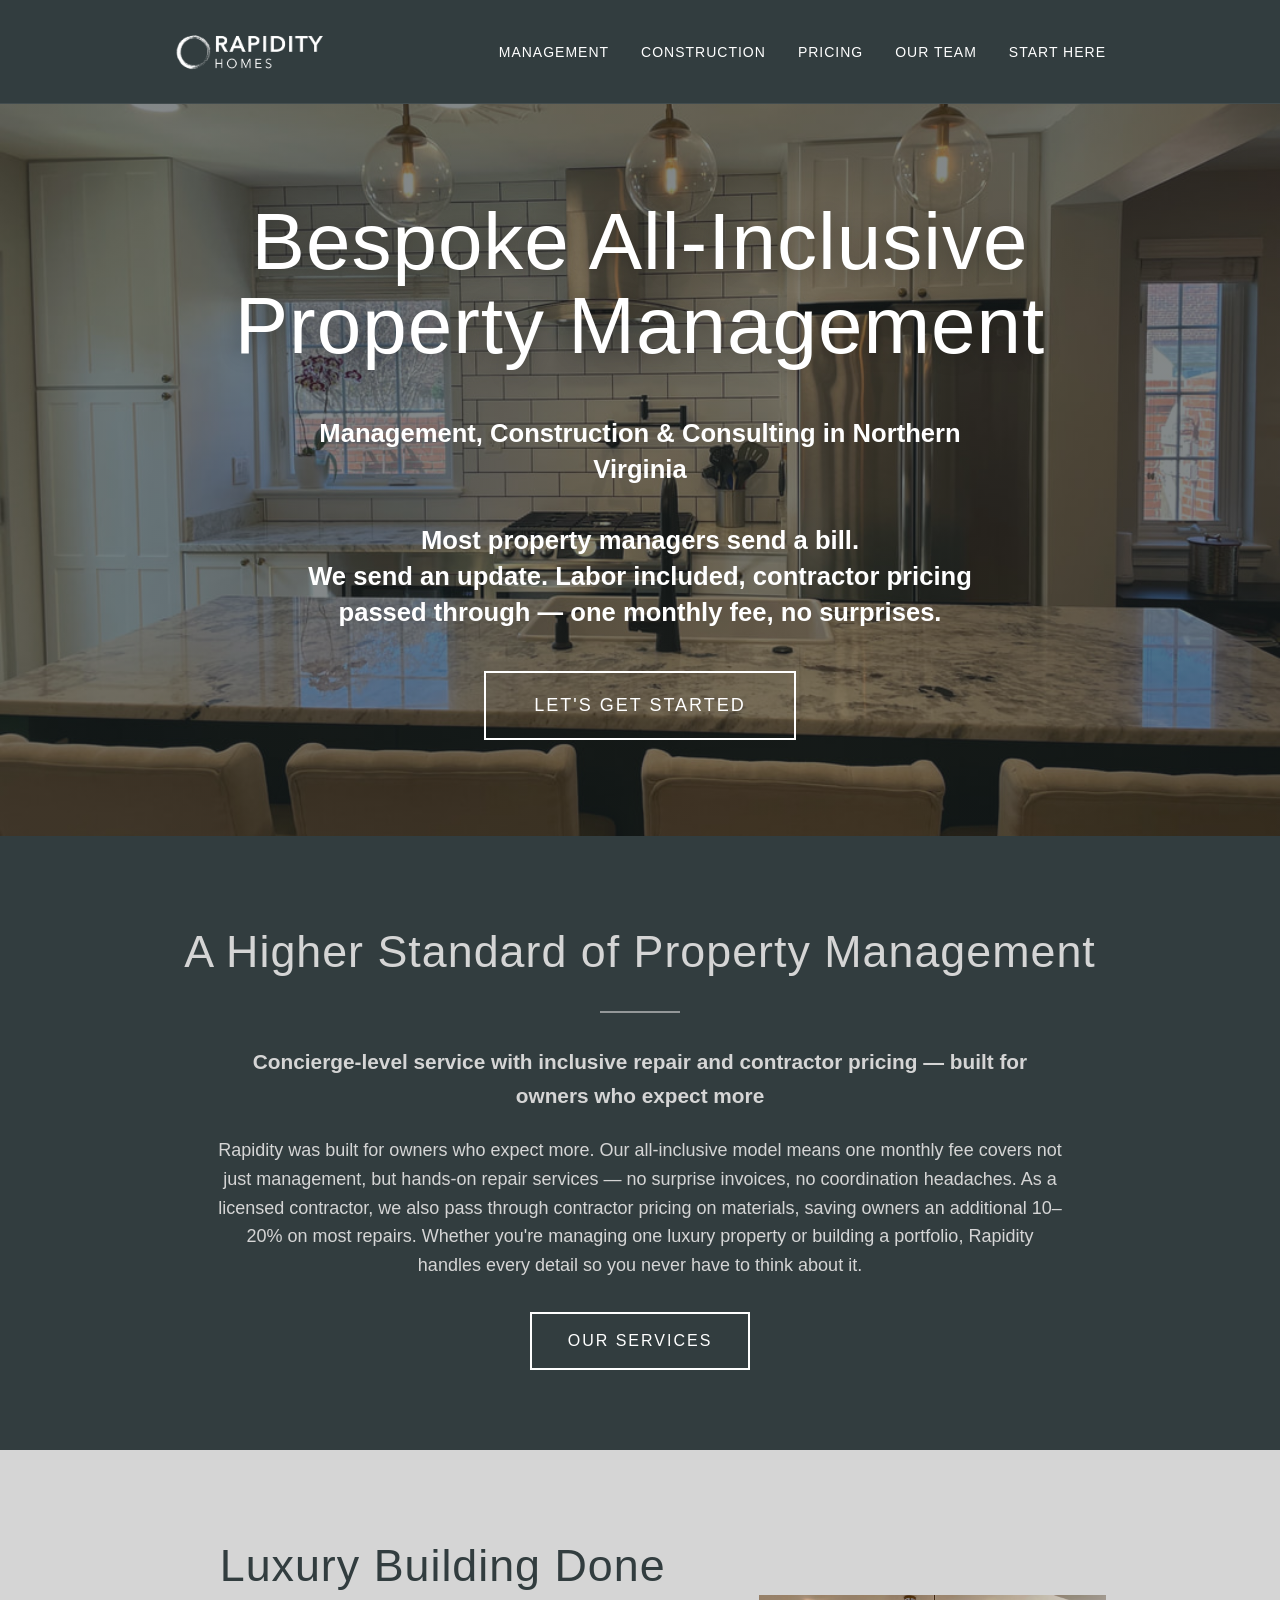
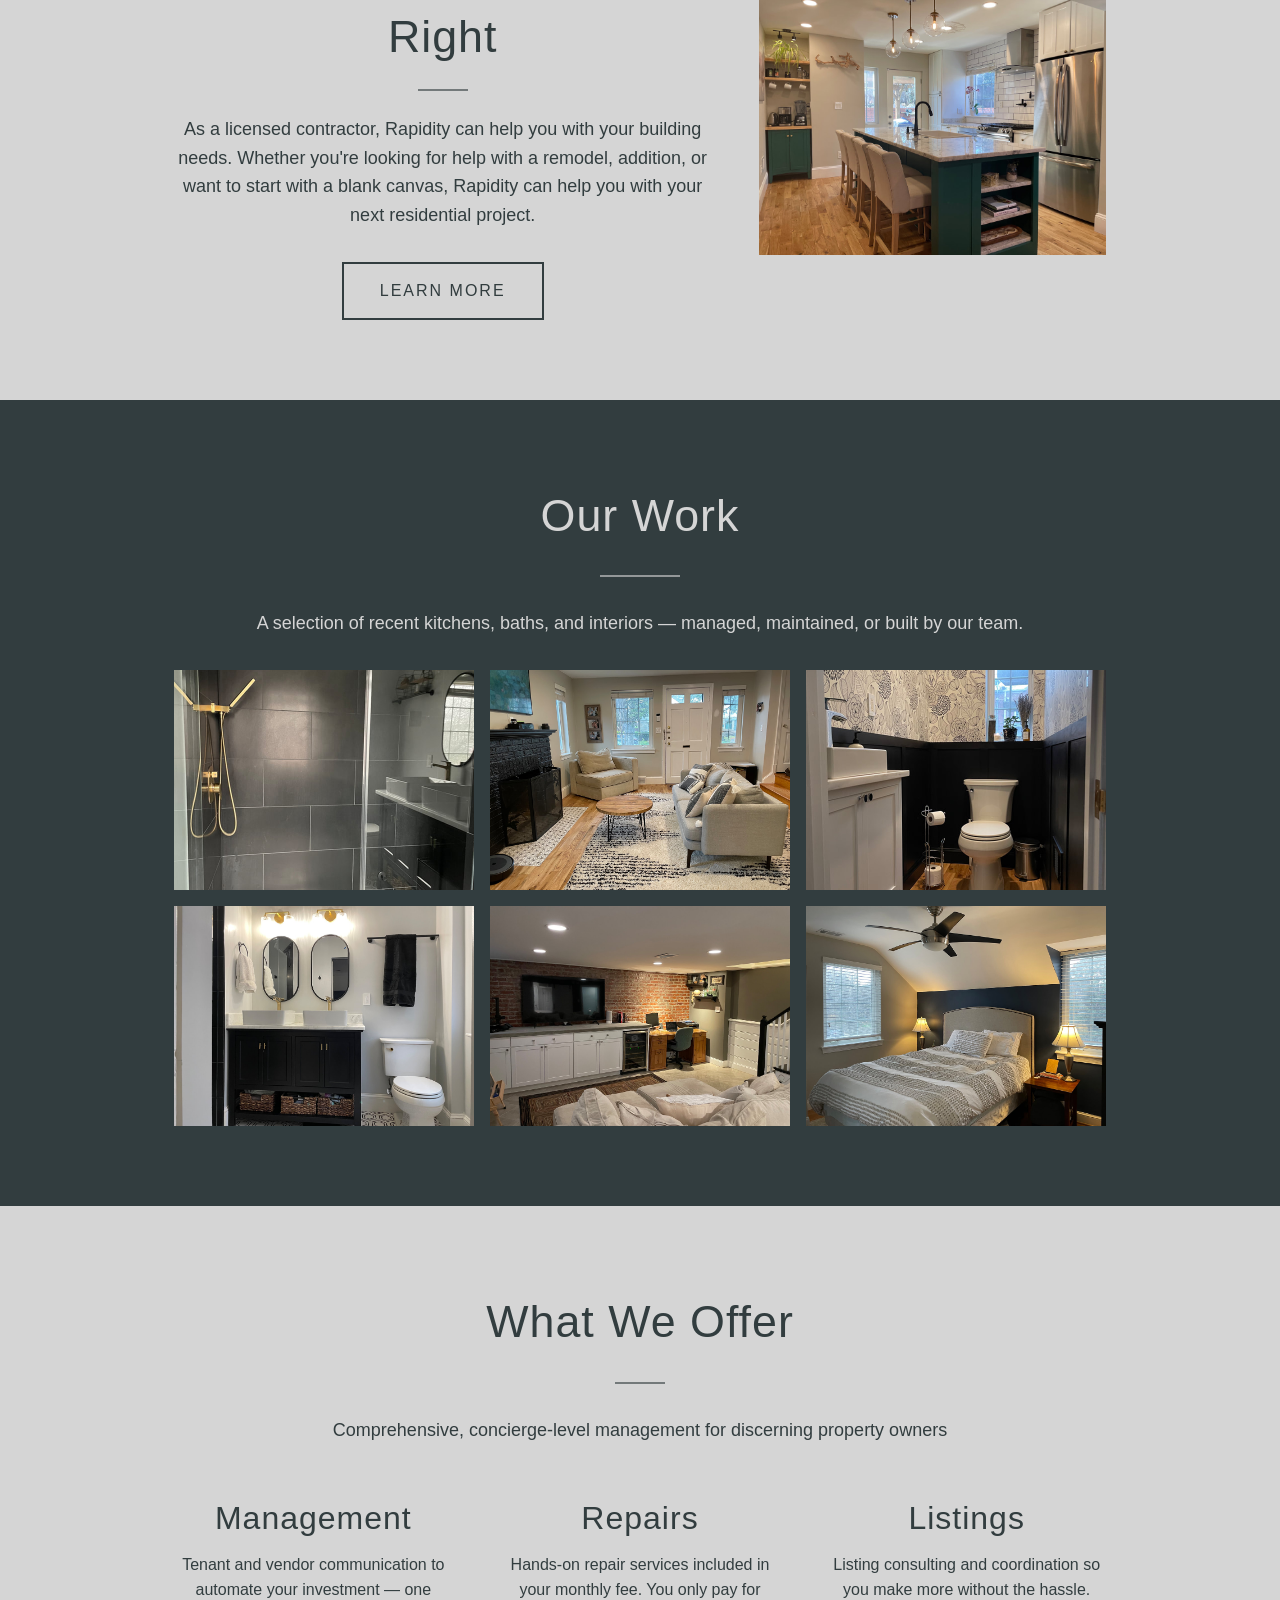
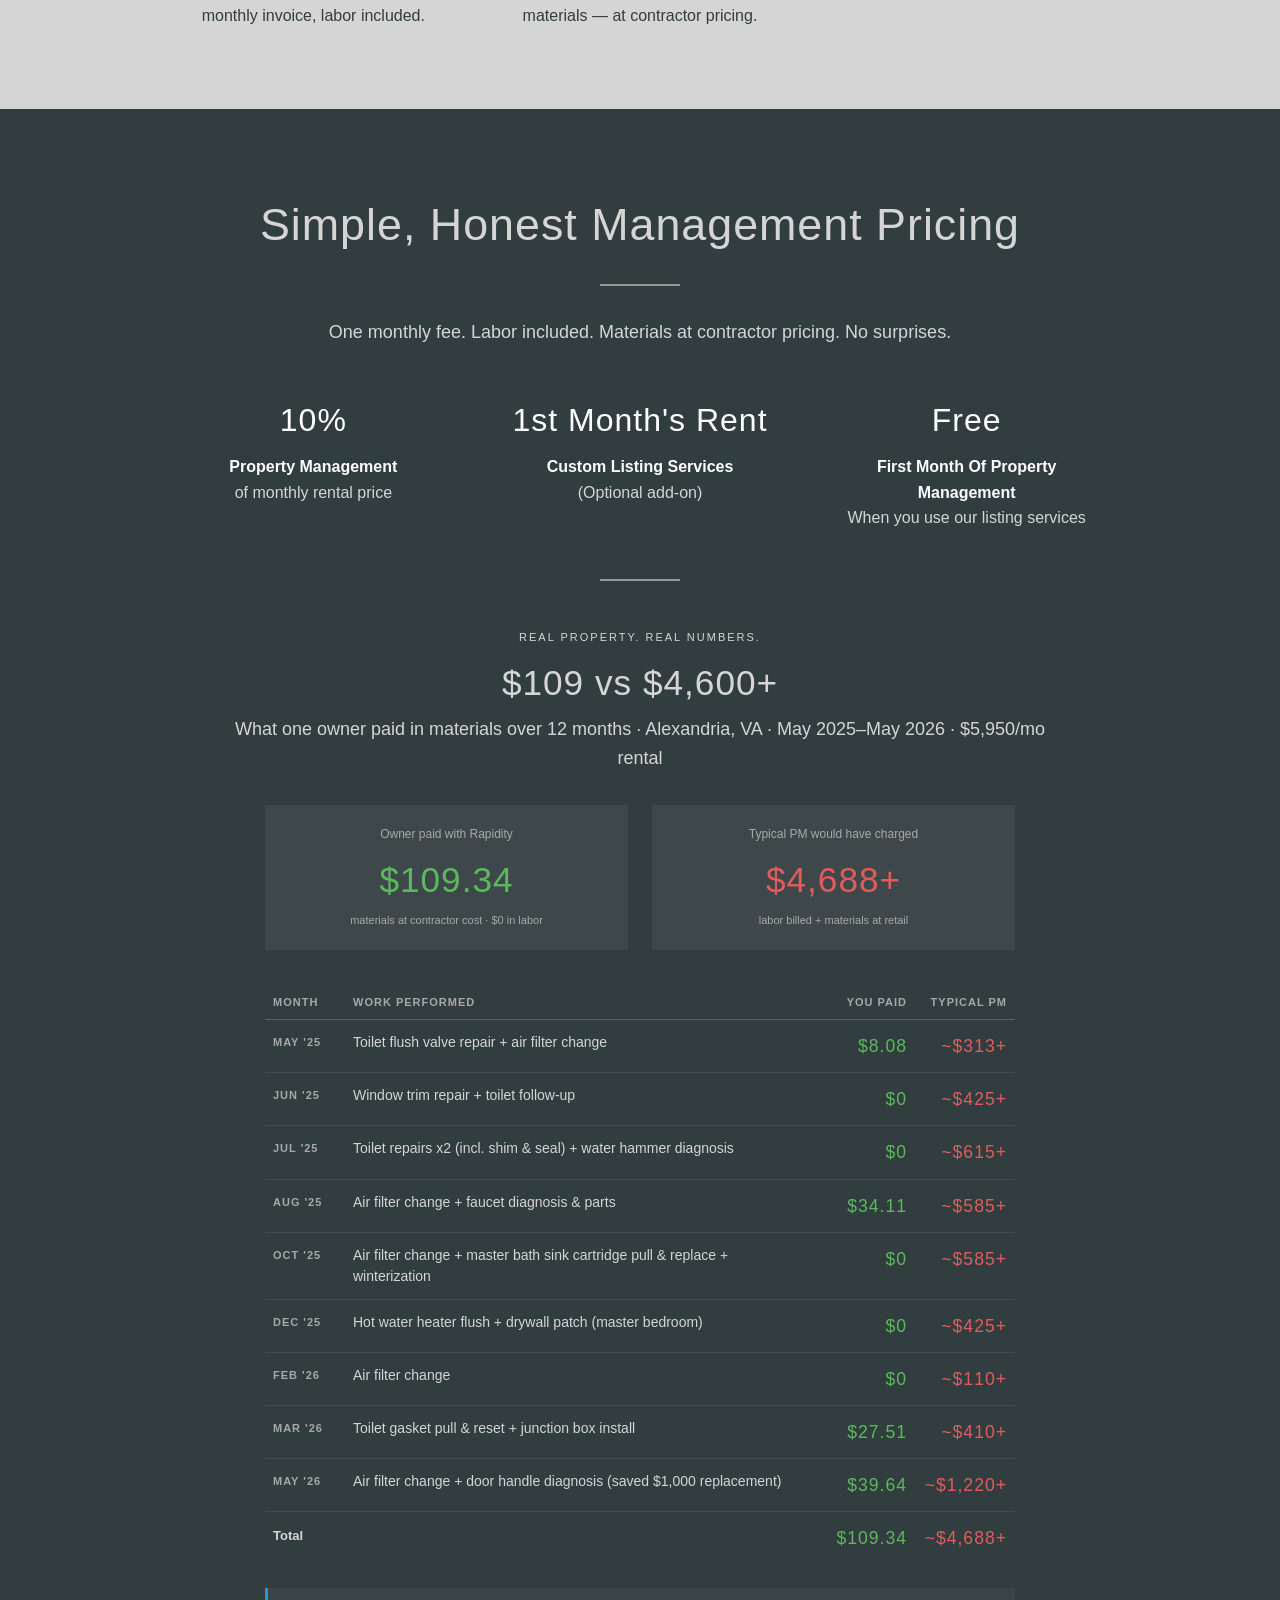
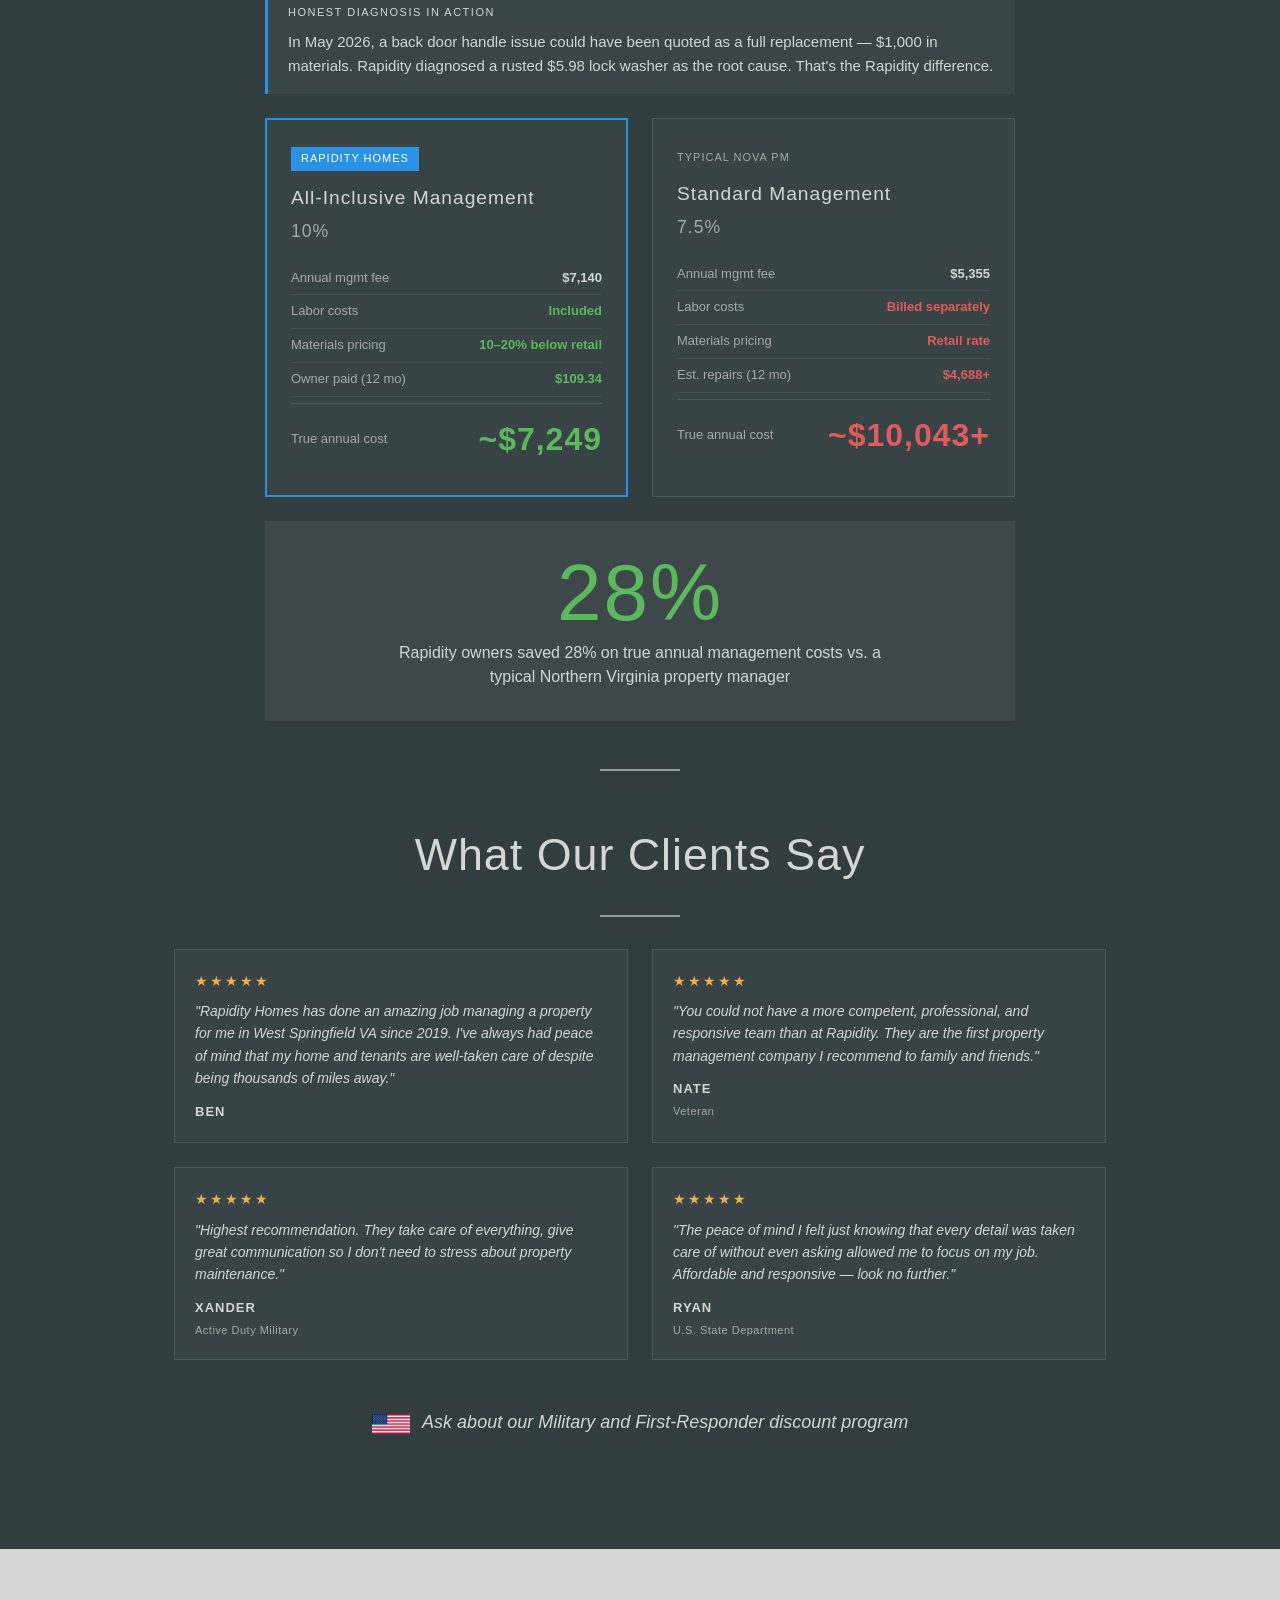
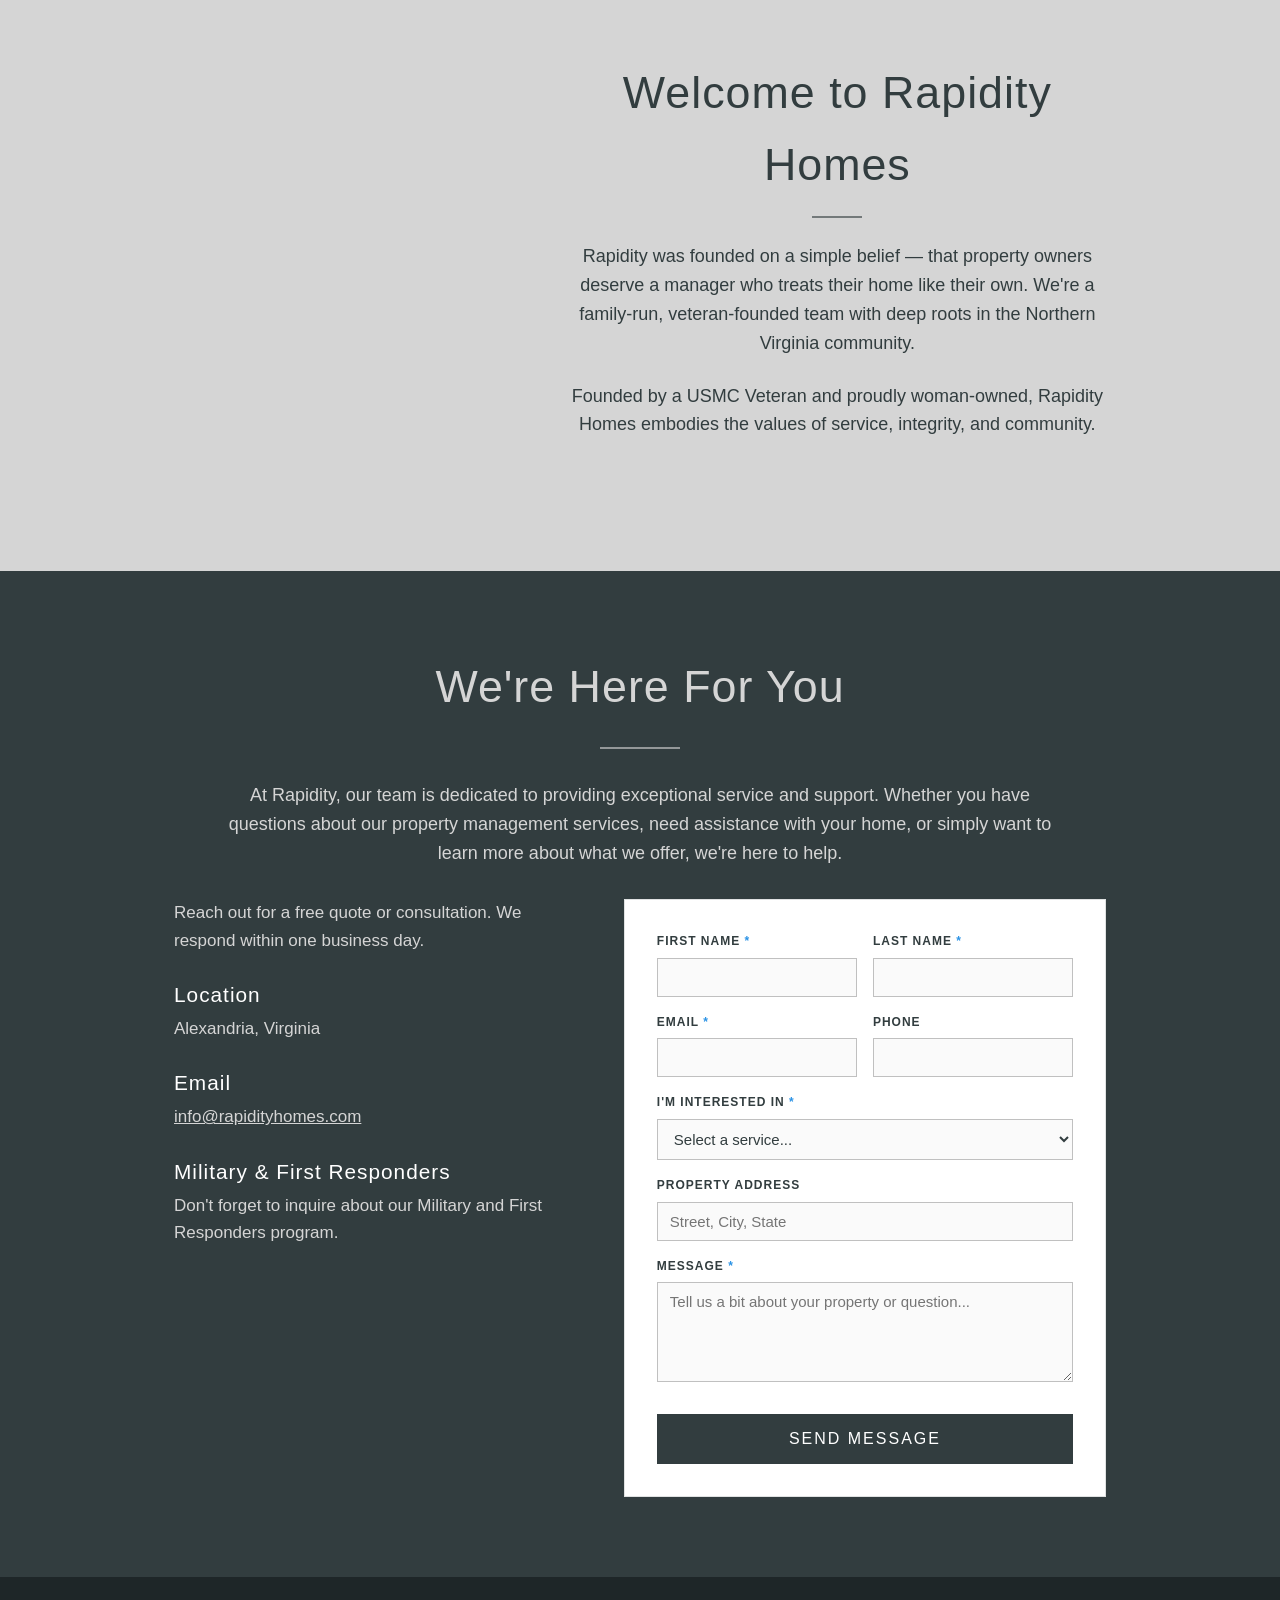
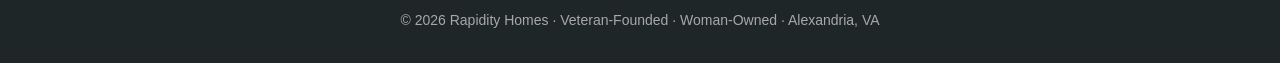
==== commit 4b256db2: "Remove inspection form; add CSP and move menu script to its own file The inspection form was unrelia" ====
--- a/index.html
+++ b/index.html
@@ -3,6 +3,8 @@
 <head>
 <meta charset="UTF-8" />
 <meta name="viewport" content="width=device-width, initial-scale=1.0" />
+<meta http-equiv="Content-Security-Policy" content="default-src 'self'; script-src 'self'; style-src 'self' https://fonts.googleapis.com; font-src https://fonts.gstatic.com; img-src 'self'; connect-src 'self'; form-action https://formspree.io; base-uri 'self'; object-src 'none'; upgrade-insecure-requests">
+<meta name="referrer" content="strict-origin-when-cross-origin">
 <title>Rapidity Homes — All-Inclusive Property Management</title>
 <meta name="description" content="Rapidity Homes offers bespoke all-inclusive Property Management, Construction & Consulting in Northern Virginia that includes repair services simplifying the customer journey to remote home ownership" />
 <meta name="keywords" content="Property Manager, Property Management, Alexandria Property Managers, Virginia Property Managers, Alexandria VA Property Management, Custom Property Management, Bespoke Property Management" />
@@ -374,16 +376,6 @@
   </div>
 </footer>
 
-<script>
-  // Mobile menu: toggle open/closed, and close after picking a link
-  const header = document.querySelector('.header');
-  const navToggle = header.querySelector('.nav-toggle');
-  function setNavOpen(open){
-    header.classList.toggle('nav-open', open);
-    navToggle.setAttribute('aria-expanded', open);
-  }
-  navToggle.addEventListener('click', () => setNavOpen(!header.classList.contains('nav-open')));
-  header.querySelector('.nav-menu').addEventListener('click', e => { if(e.target.closest('a')) setNavOpen(false); });
-</script>
+<script src="JS/main.js"></script>
 </body>
 </html>
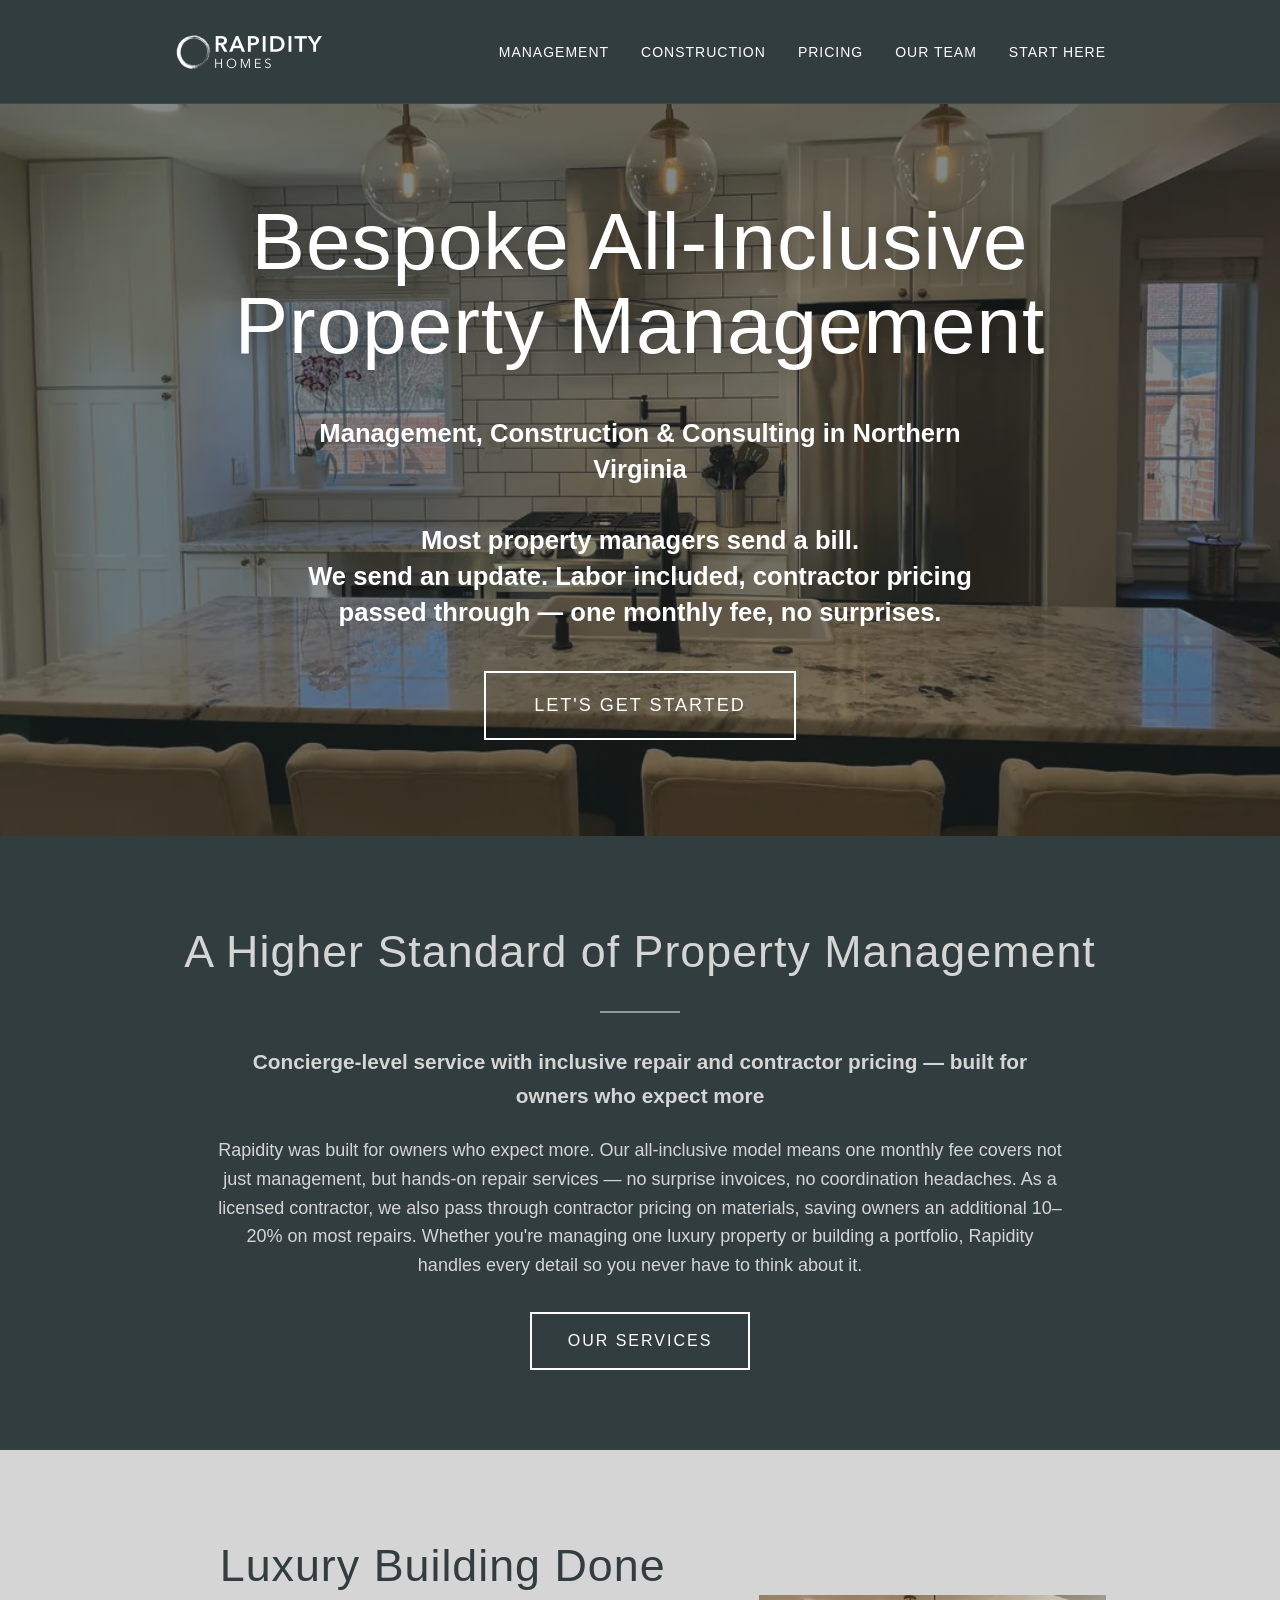
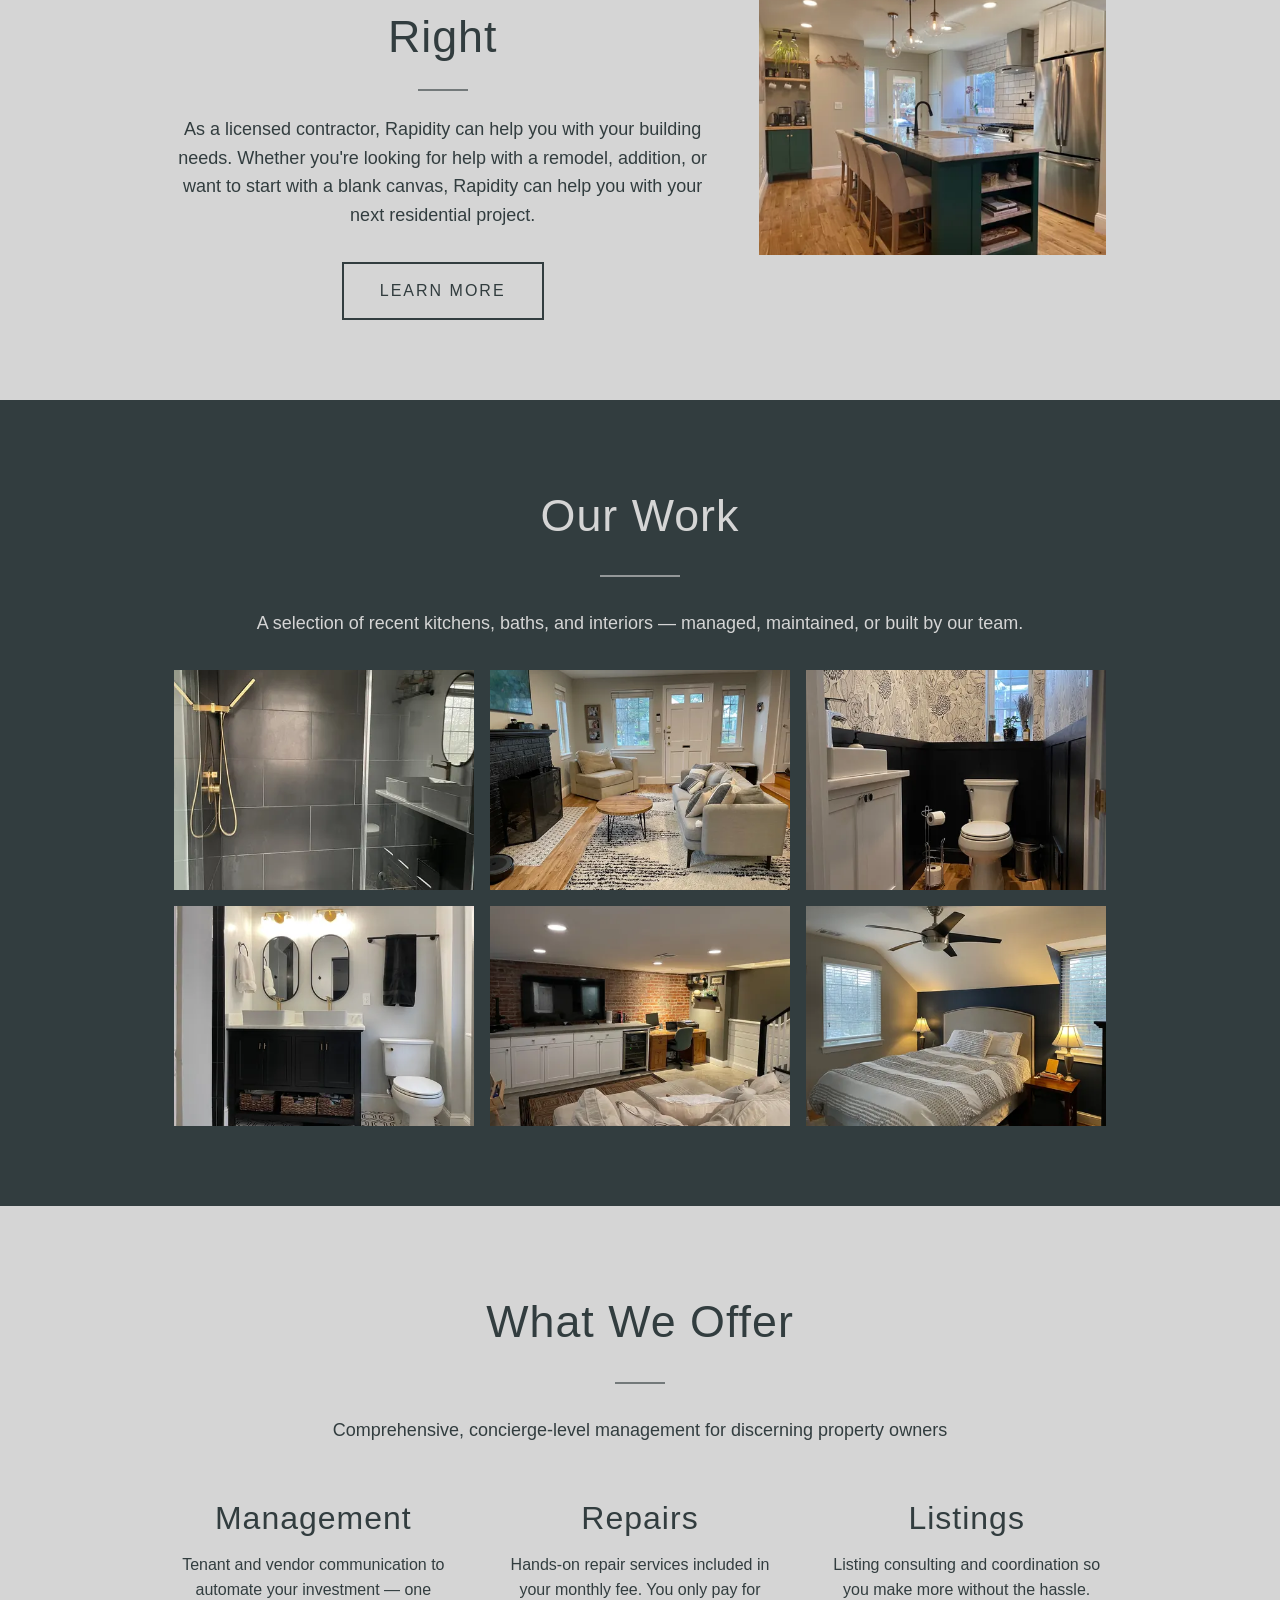
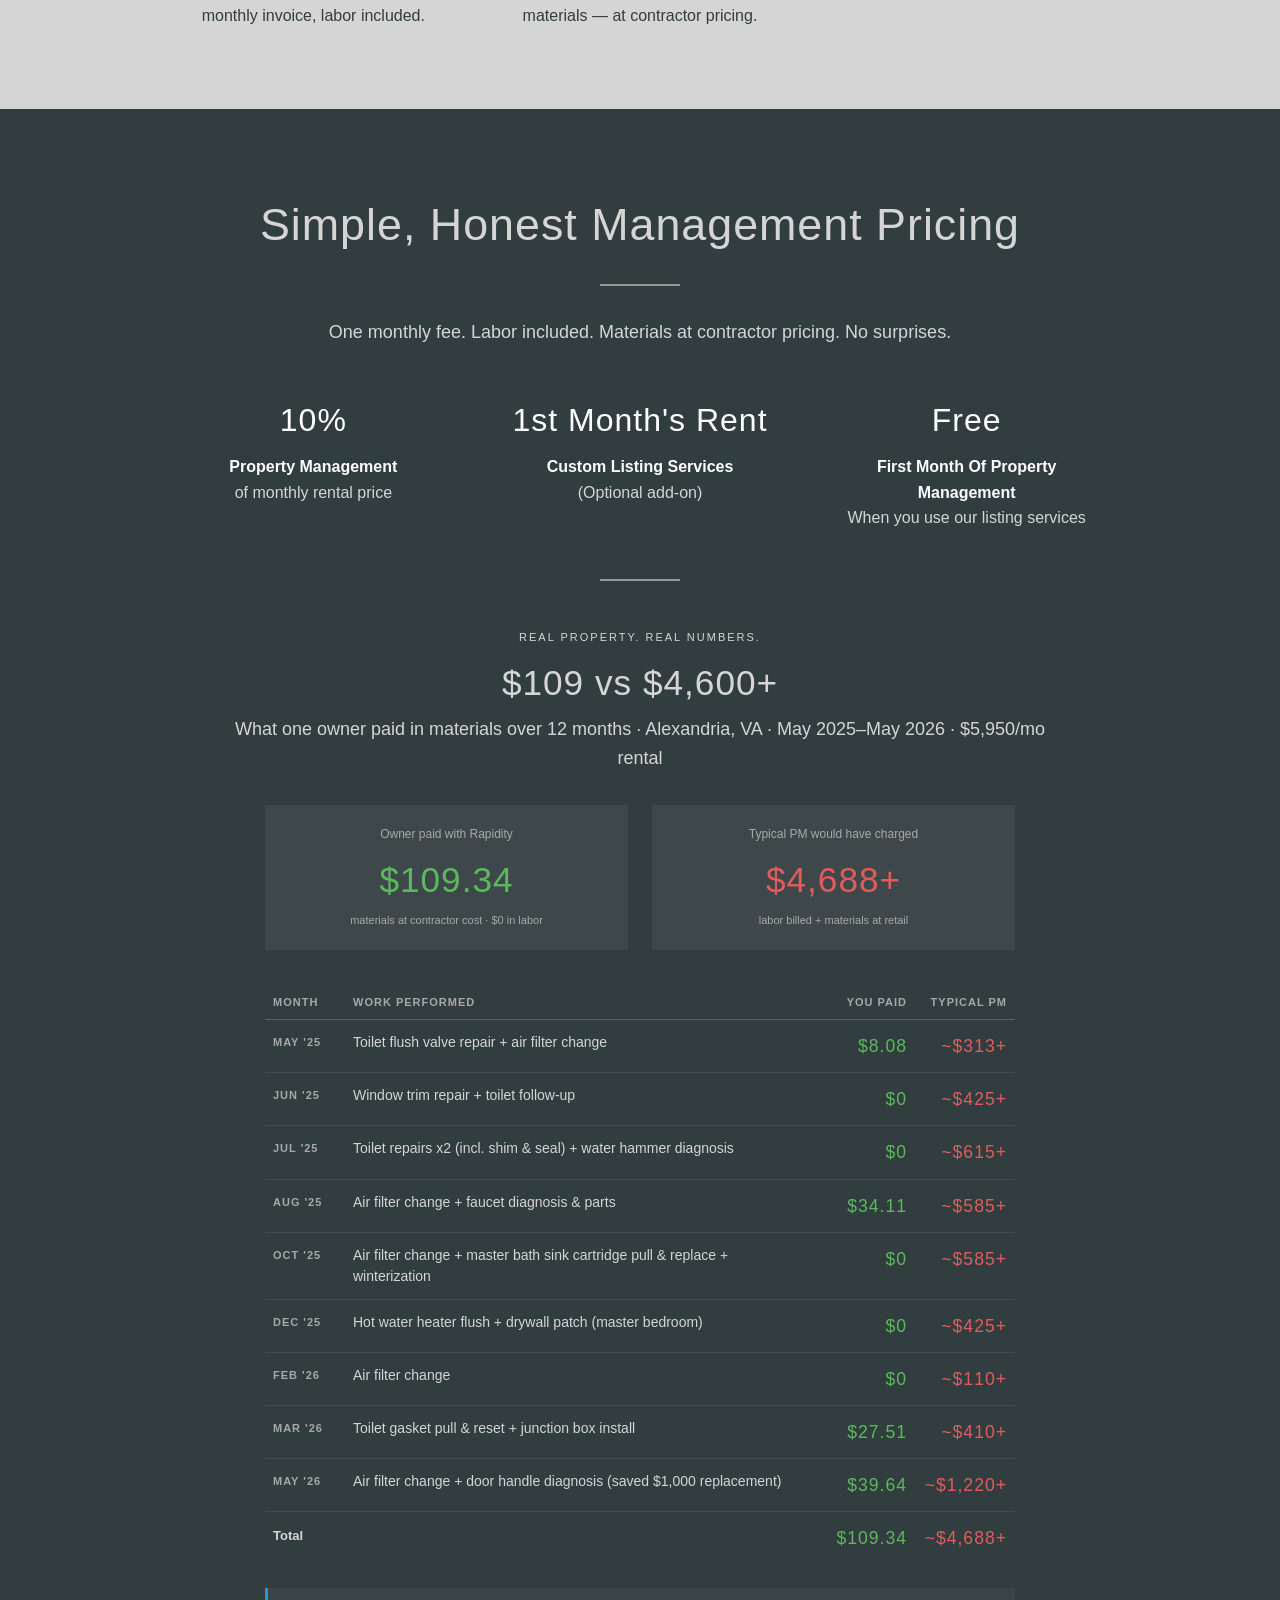
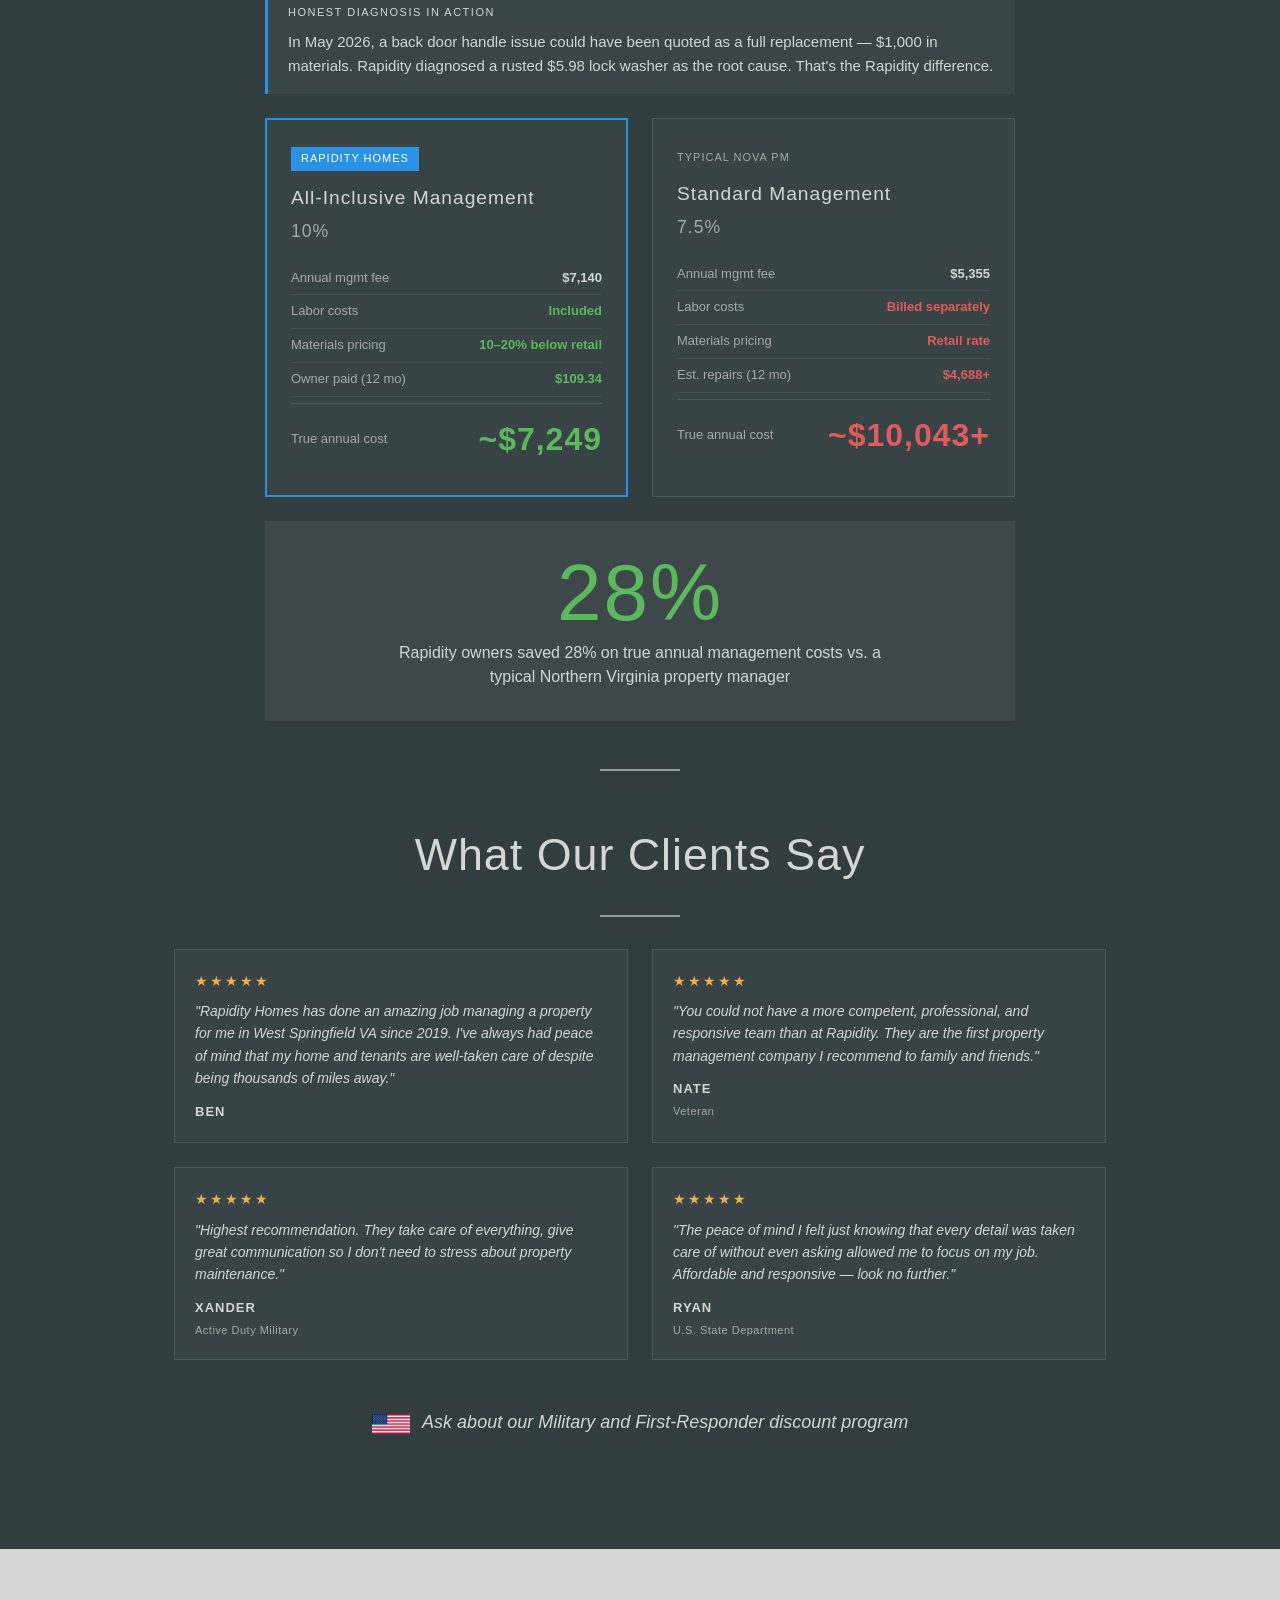
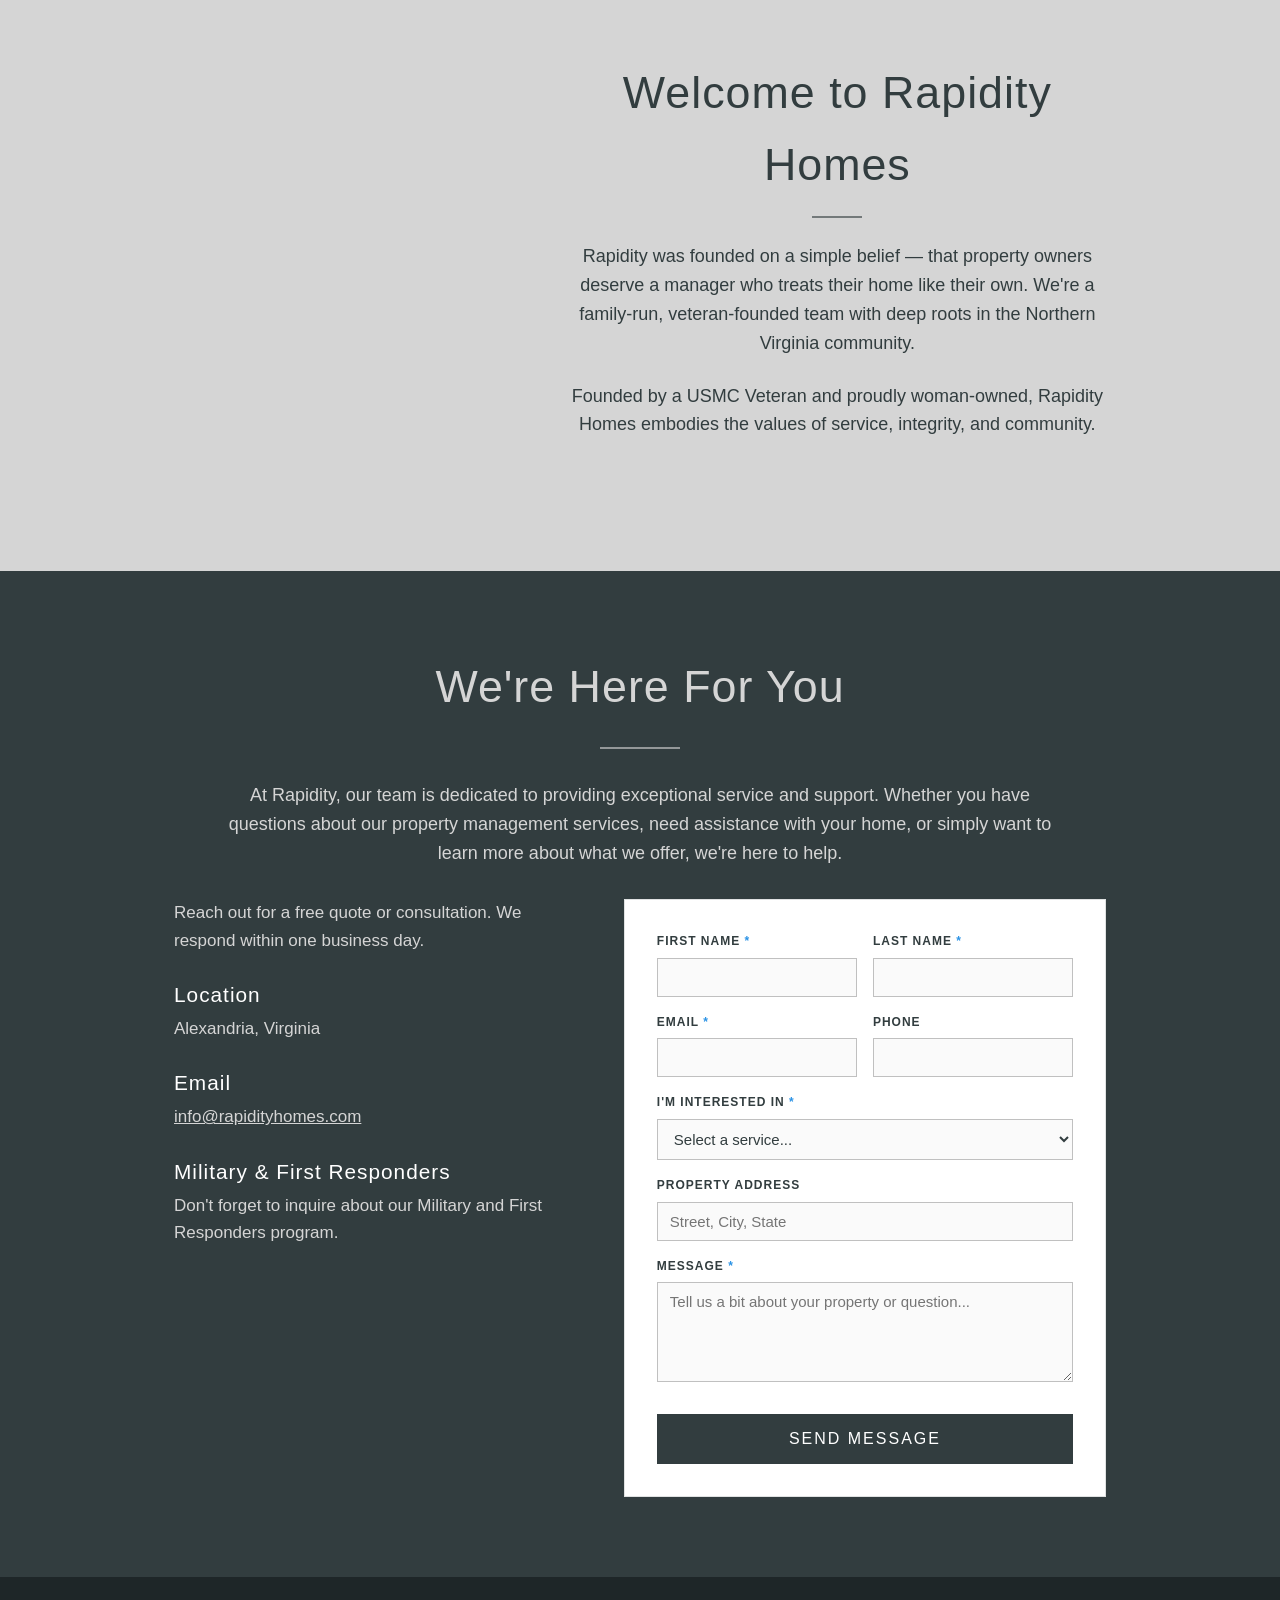
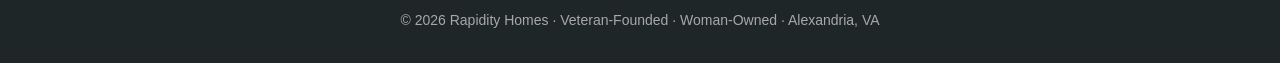
==== commit b01db775: "Serve responsive WebP images; add robots.txt, sitemap.xml and 404 page Photos now ship as 480px + fu" ====
--- a/index.html
+++ b/index.html
@@ -45,7 +45,7 @@
 <header class="header">
   <div class="container nav-inner">
     <a href="#" class="brand">
-      <img src="Images/Rapidity%20Logo%20White2.png" alt="Rapidity Homes" width="168" height="55">
+      <img src="Images/logo-white.webp" alt="Rapidity Homes" width="168" height="55">
     </a>
     <button class="nav-toggle" aria-label="Menu" aria-expanded="false" aria-controls="nav-menu">
       <svg viewBox="0 0 24 24" fill="none" stroke="currentColor" stroke-width="1.8"><path d="M4 7h16M4 12h16M4 17h16"/></svg>
@@ -101,7 +101,7 @@
         </div>
       </div>
       <div class="two-col-img">
-        <img src="Images/kitchen-1_orig.jpg" width="1067" height="800" loading="lazy" alt="Renovated modern kitchen with green island and brass pendant lighting">
+        <img src="Images/kitchen-1-480.webp" srcset="Images/kitchen-1-480.webp 480w, Images/kitchen-1-1067.webp 1067w" sizes="(max-width: 768px) 100vw, 360px" width="1067" height="800" loading="lazy" alt="Renovated modern kitchen with green island and brass pendant lighting">
       </div>
     </div>
   </div>
@@ -114,12 +114,12 @@
     <p class="section-body">A selection of recent kitchens, baths, and interiors — managed, maintained, or built by our team.</p>
 
     <div class="gallery-row">
-      <img src="Images/master-shower_orig.jpg" width="600" height="800" loading="lazy" alt="Slate tile master shower with brass fixtures">
-      <img src="Images/living-room-1_orig.jpg" width="1067" height="800" loading="lazy" alt="Open living room with fireplace and hardwood floors">
-      <img src="Images/main-level-powder-room_orig.jpg" width="600" height="800" loading="lazy" alt="Powder room with floral wallpaper">
-      <img src="Images/master-bath_orig.jpg" width="1067" height="800" loading="lazy" alt="Double-vanity master bath with brass fixtures">
-      <img src="Images/basement-2_orig.jpg" width="1067" height="800" loading="lazy" alt="Finished basement with exposed brick">
-      <img src="Images/master-bedroom-2_orig.jpg" width="1067" height="800" loading="lazy" alt="Master bedroom with accent wall">
+      <img src="Images/master-shower-480.webp" srcset="Images/master-shower-480.webp 480w, Images/master-shower-600.webp 600w" sizes="(max-width: 768px) 50vw, 300px" width="600" height="800" loading="lazy" alt="Slate tile master shower with brass fixtures">
+      <img src="Images/living-room-1-480.webp" srcset="Images/living-room-1-480.webp 480w, Images/living-room-1-1067.webp 1067w" sizes="(max-width: 768px) 50vw, 300px" width="1067" height="800" loading="lazy" alt="Open living room with fireplace and hardwood floors">
+      <img src="Images/main-level-powder-room-480.webp" srcset="Images/main-level-powder-room-480.webp 480w, Images/main-level-powder-room-600.webp 600w" sizes="(max-width: 768px) 50vw, 300px" width="600" height="800" loading="lazy" alt="Powder room with floral wallpaper">
+      <img src="Images/master-bath-480.webp" srcset="Images/master-bath-480.webp 480w, Images/master-bath-1067.webp 1067w" sizes="(max-width: 768px) 50vw, 300px" width="1067" height="800" loading="lazy" alt="Double-vanity master bath with brass fixtures">
+      <img src="Images/basement-2-480.webp" srcset="Images/basement-2-480.webp 480w, Images/basement-2-1067.webp 1067w" sizes="(max-width: 768px) 50vw, 300px" width="1067" height="800" loading="lazy" alt="Finished basement with exposed brick">
+      <img src="Images/master-bedroom-2-480.webp" srcset="Images/master-bedroom-2-480.webp 480w, Images/master-bedroom-2-1067.webp 1067w" sizes="(max-width: 768px) 50vw, 300px" width="1067" height="800" loading="lazy" alt="Master bedroom with accent wall">
     </div>
   </div>
 </section>
@@ -286,7 +286,7 @@
   <div class="container">
     <div class="two-col two-col-reverse">
       <div class="two-col-img">
-        <img src="Images/reilly-fam.jpg" width="600" height="800" loading="lazy" alt="The Reilly family — founders of Rapidity Homes">
+        <img src="Images/reilly-fam-480.webp" srcset="Images/reilly-fam-480.webp 480w, Images/reilly-fam-600.webp 600w" sizes="(max-width: 768px) 100vw, 360px" width="600" height="800" loading="lazy" alt="The Reilly family — founders of Rapidity Homes">
       </div>
       <div class="two-col-content">
         <h2 class="section-title">Welcome to Rapidity Homes</h2>
--- a/CSS/styles.css
+++ b/CSS/styles.css
@@ -114,7 +114,7 @@
 .hero {
   background:
     linear-gradient(rgba(30, 38, 40, 0.55), rgba(30, 38, 40, 0.55)),
-    url('../Images/kitchen-2_orig.jpg') center / cover fixed;
+    url('../Images/kitchen-2-1067.webp') center / cover fixed;
   min-height: 511px;
   display: flex;
   align-items: center;
@@ -174,7 +174,7 @@
   opacity: 0.6;
 }
 .styled-hr-short { width: 50px; }
-.section-cta { text-align: center; margin-top: 2rem; }
+.section-cta { display: flex; flex-wrap: wrap; justify-content: center; gap: 1rem; margin-top: 2rem; }
 
 /* ========== TWO-COLUMN ========== */
 .two-col {
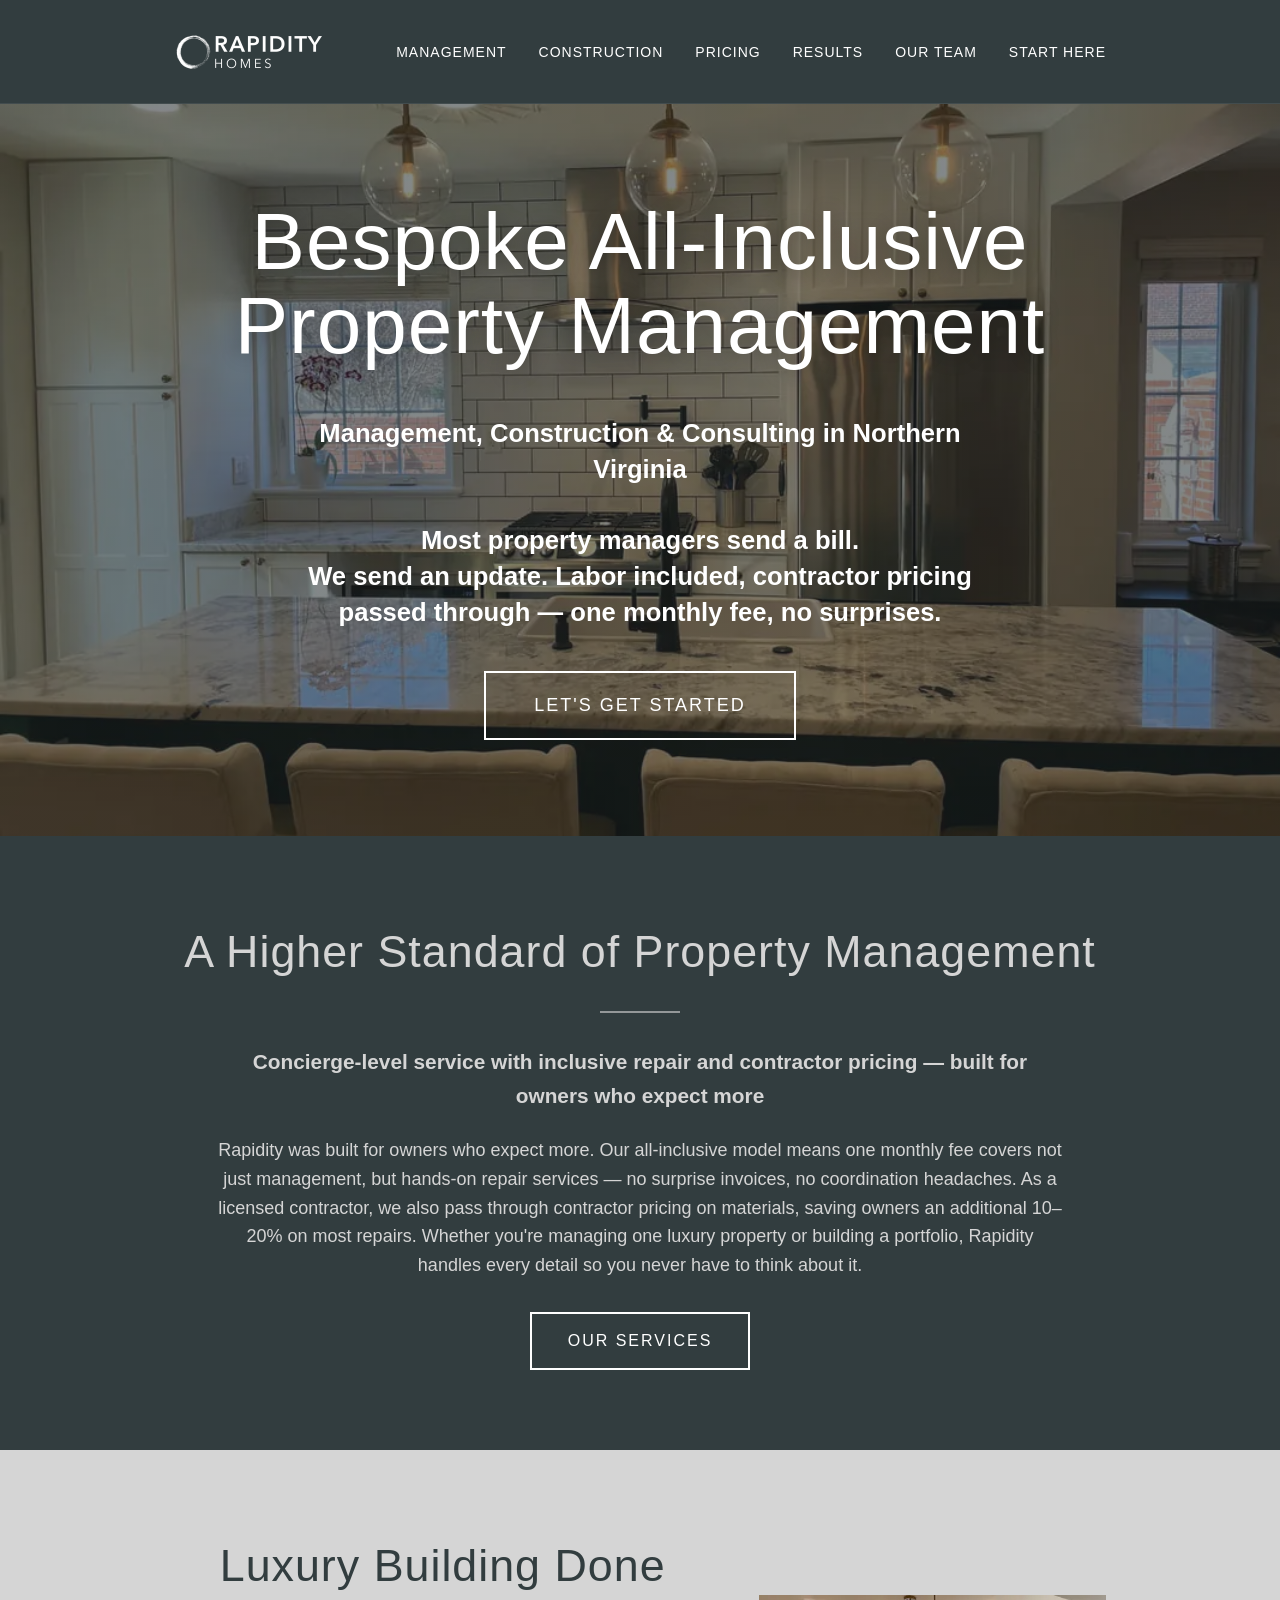
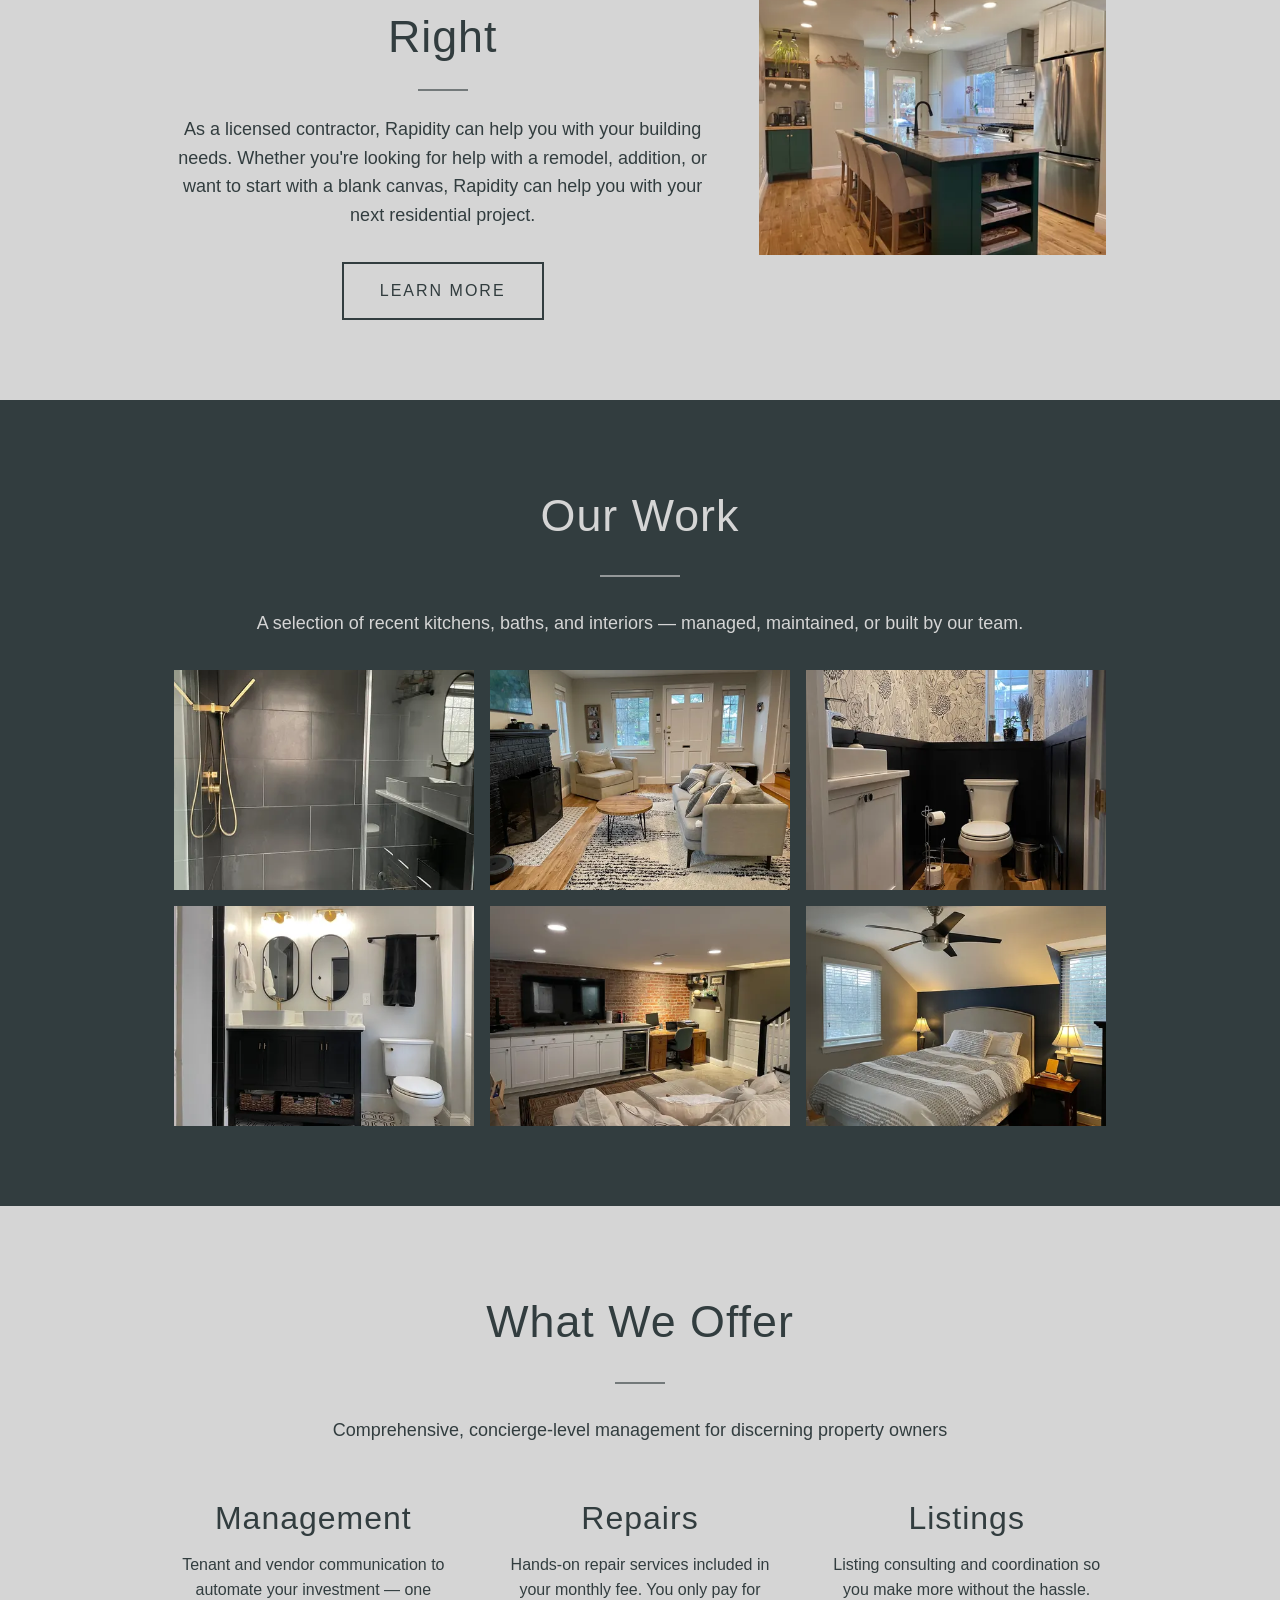
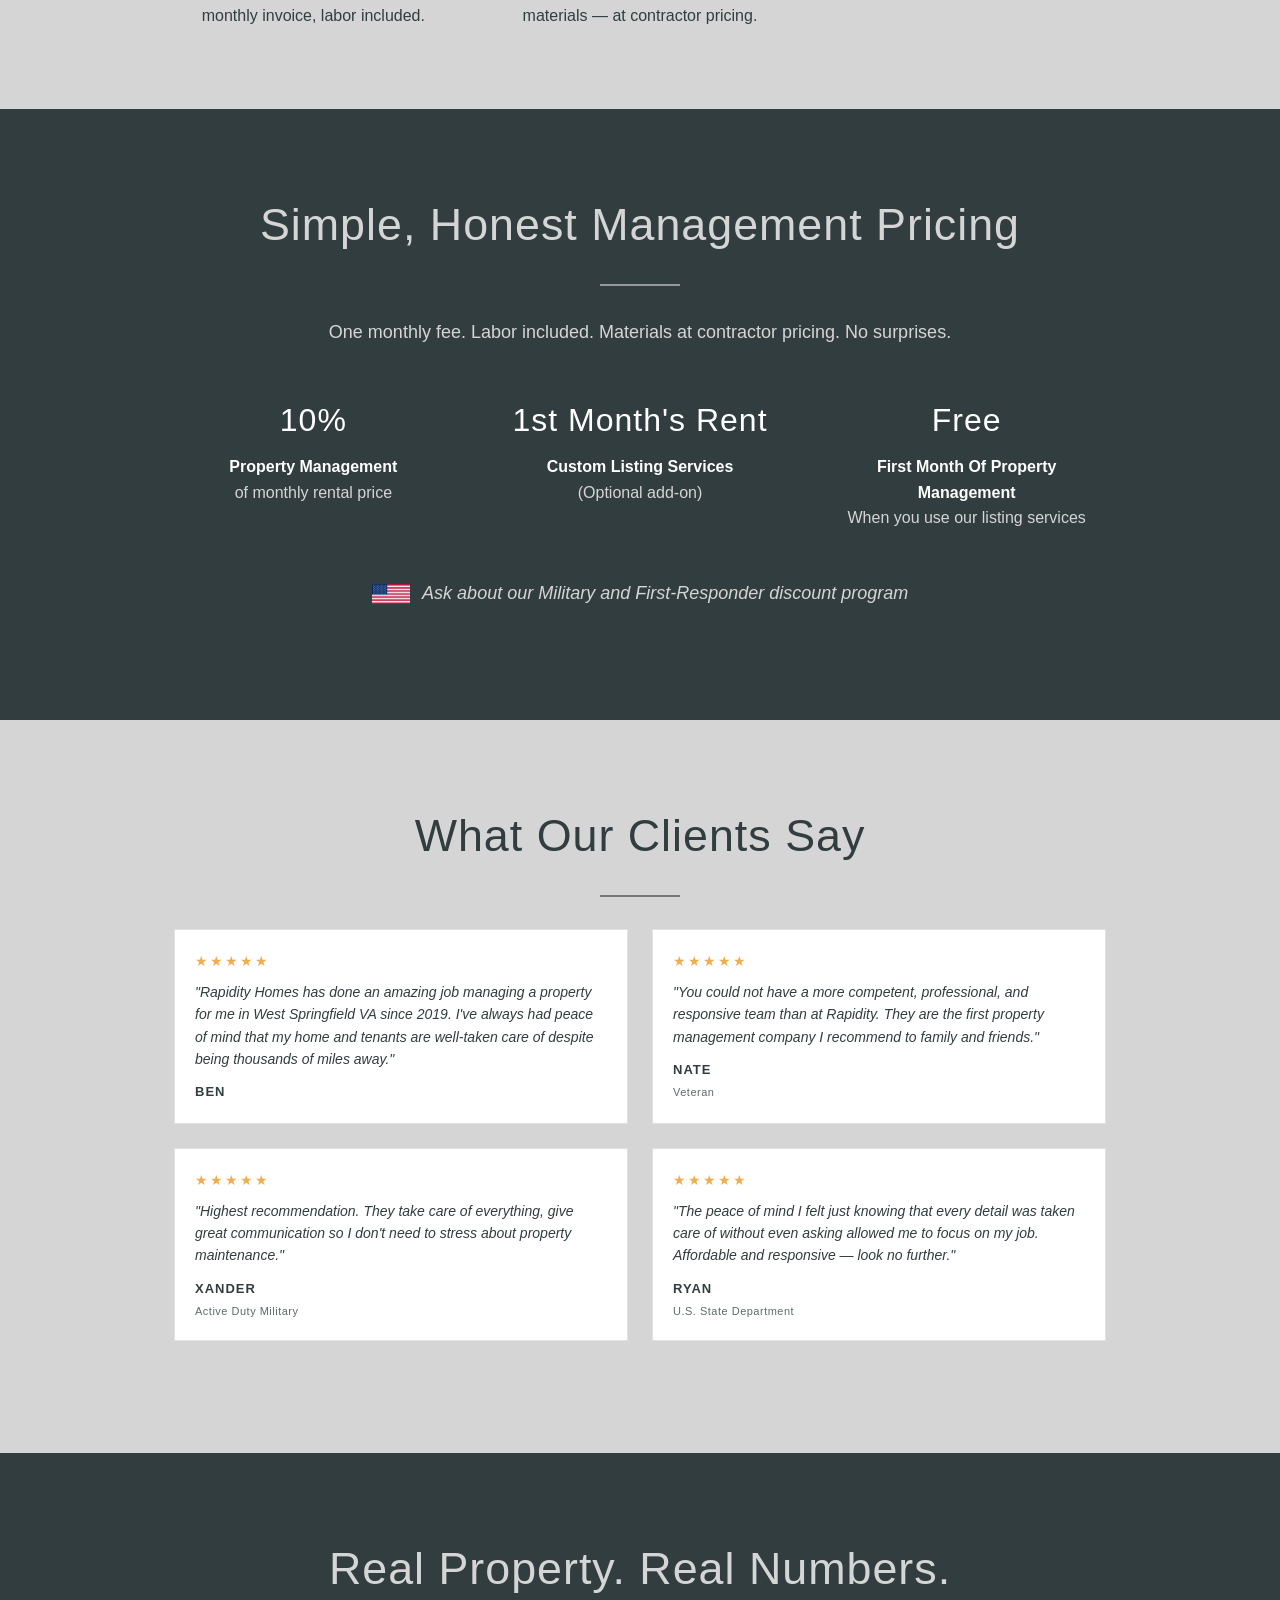
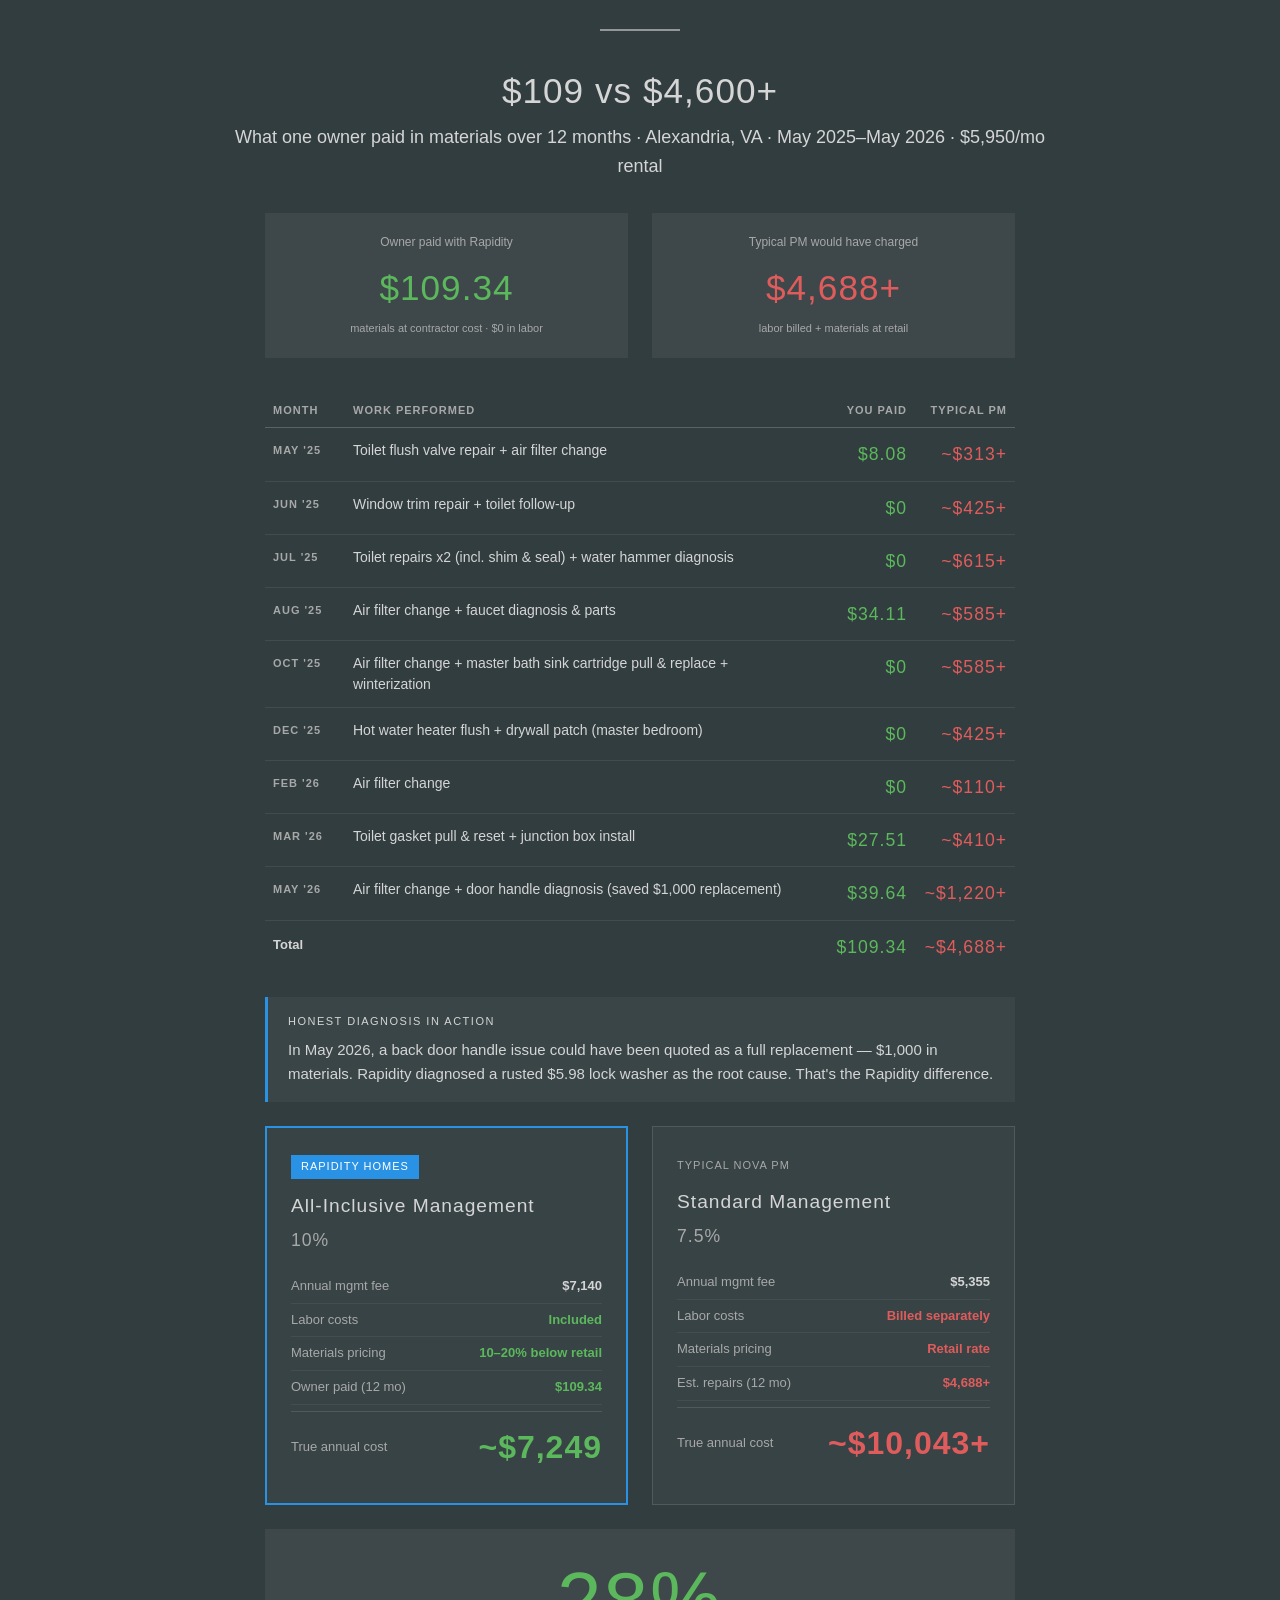
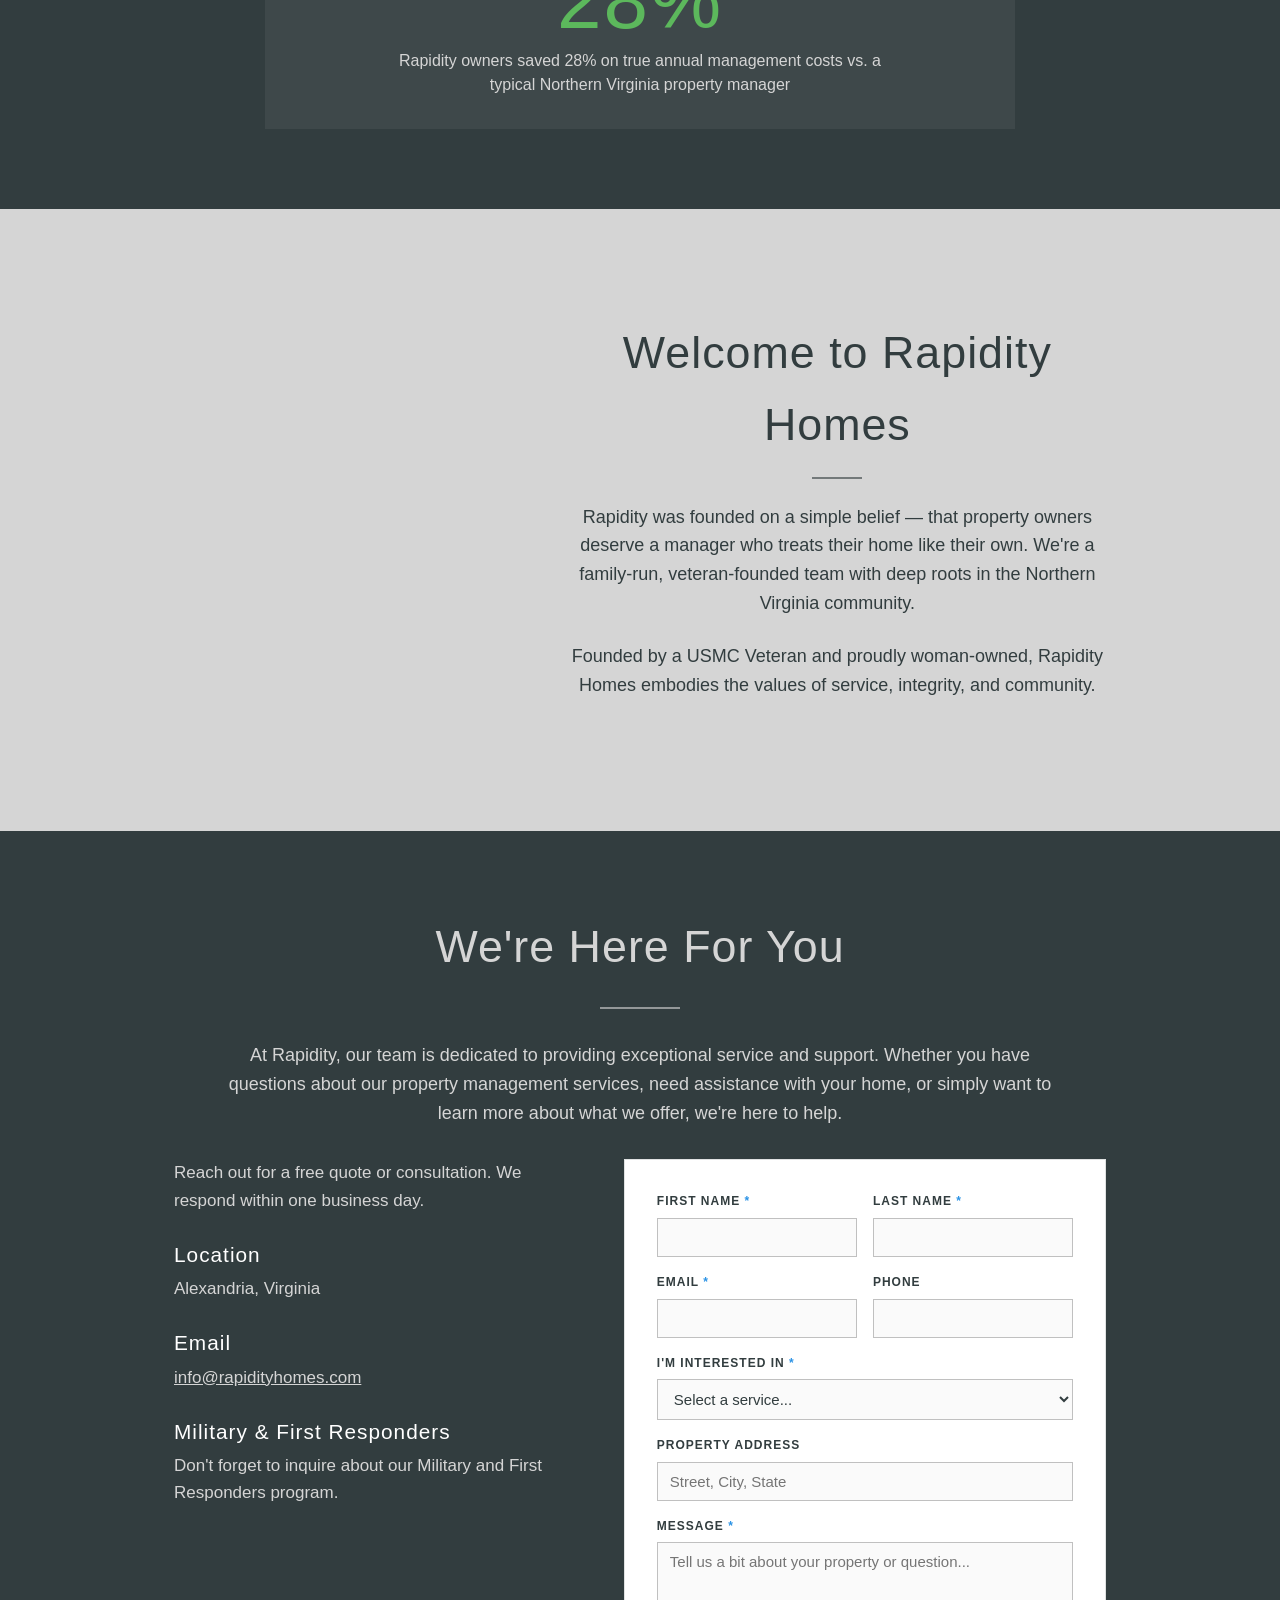
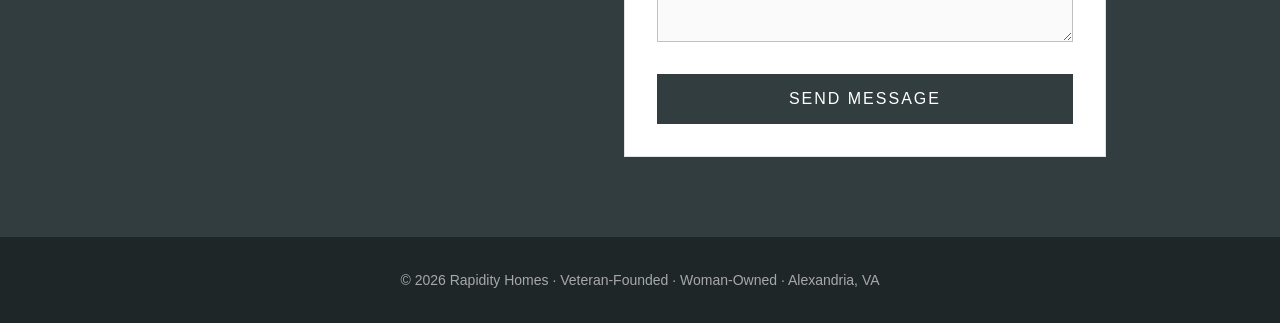
==== commit e4ac1b86: "Split pricing into Pricing, Reviews and Results sections Pricing now holds just the price points and" ====
--- a/index.html
+++ b/index.html
@@ -54,6 +54,7 @@
       <li><a href="#management">Management</a></li>
       <li><a href="#construction">Construction</a></li>
       <li><a href="#pricing">Pricing</a></li>
+      <li><a href="#results">Results</a></li>
       <li><a href="#team">Our Team</a></li>
       <li><a href="#contact">Start Here</a></li>
     </ul>
@@ -172,9 +173,50 @@
       </div>
     </div>
 
-    <hr class="styled-hr pricing-divider">
-
-    <p class="vignette-label">Real Property. Real Numbers.</p>
+    <p class="section-body section-note">
+      <img src="Images/flag.png" alt="" class="flag-icon" width="38" height="20">
+      Ask about our Military and First-Responder discount program
+    </p>
+  </div>
+</section>
+
+<section class="section section-light" id="reviews">
+  <div class="container">
+    <h2 class="section-title">What Our Clients Say</h2>
+    <hr class="styled-hr">
+
+    <div class="reviews-grid">
+      <div class="review-card">
+        <div class="review-stars">&#9733;&#9733;&#9733;&#9733;&#9733;</div>
+        <p class="review-text">"Rapidity Homes has done an amazing job managing a property for me in West Springfield VA since 2019. I've always had peace of mind that my home and tenants are well-taken care of despite being thousands of miles away."</p>
+        <div class="review-name">Ben</div>
+      </div>
+      <div class="review-card">
+        <div class="review-stars">&#9733;&#9733;&#9733;&#9733;&#9733;</div>
+        <p class="review-text">"You could not have a more competent, professional, and responsive team than at Rapidity. They are the first property management company I recommend to family and friends."</p>
+        <div class="review-name">Nate</div>
+        <div class="review-descriptor">Veteran</div>
+      </div>
+      <div class="review-card">
+        <div class="review-stars">&#9733;&#9733;&#9733;&#9733;&#9733;</div>
+        <p class="review-text">"Highest recommendation. They take care of everything, give great communication so I don't need to stress about property maintenance."</p>
+        <div class="review-name">Xander</div>
+        <div class="review-descriptor">Active Duty Military</div>
+      </div>
+      <div class="review-card">
+        <div class="review-stars">&#9733;&#9733;&#9733;&#9733;&#9733;</div>
+        <p class="review-text">"The peace of mind I felt just knowing that every detail was taken care of without even asking allowed me to focus on my job. Affordable and responsive — look no further."</p>
+        <div class="review-name">Ryan</div>
+        <div class="review-descriptor">U.S. State Department</div>
+      </div>
+    </div>
+  </div>
+</section>
+
+<section class="section section-dark" id="results">
+  <div class="container">
+    <h2 class="section-title">Real Property. Real Numbers.</h2>
+    <hr class="styled-hr">
     <h3 class="vignette-title">$109 vs $4,600+</h3>
     <p class="section-body vignette-sub">What one owner paid in materials over 12 months &middot; Alexandria, VA &middot; May 2025&ndash;May 2026 &middot; $5,950/mo rental</p>
 
@@ -243,42 +285,6 @@
       <div class="savings-pct-number">28%</div>
       <div class="savings-pct-desc">Rapidity owners saved 28% on true annual management costs vs. a typical Northern Virginia property manager</div>
     </div>
-
-    <hr class="styled-hr pricing-divider">
-
-    <h3 class="section-title reviews-title">What Our Clients Say</h3>
-    <hr class="styled-hr">
-
-    <div class="reviews-grid">
-      <div class="review-card">
-        <div class="review-stars">&#9733;&#9733;&#9733;&#9733;&#9733;</div>
-        <p class="review-text">"Rapidity Homes has done an amazing job managing a property for me in West Springfield VA since 2019. I've always had peace of mind that my home and tenants are well-taken care of despite being thousands of miles away."</p>
-        <div class="review-name">Ben</div>
-      </div>
-      <div class="review-card">
-        <div class="review-stars">&#9733;&#9733;&#9733;&#9733;&#9733;</div>
-        <p class="review-text">"You could not have a more competent, professional, and responsive team than at Rapidity. They are the first property management company I recommend to family and friends."</p>
-        <div class="review-name">Nate</div>
-        <div class="review-descriptor">Veteran</div>
-      </div>
-      <div class="review-card">
-        <div class="review-stars">&#9733;&#9733;&#9733;&#9733;&#9733;</div>
-        <p class="review-text">"Highest recommendation. They take care of everything, give great communication so I don't need to stress about property maintenance."</p>
-        <div class="review-name">Xander</div>
-        <div class="review-descriptor">Active Duty Military</div>
-      </div>
-      <div class="review-card">
-        <div class="review-stars">&#9733;&#9733;&#9733;&#9733;&#9733;</div>
-        <p class="review-text">"The peace of mind I felt just knowing that every detail was taken care of without even asking allowed me to focus on my job. Affordable and responsive — look no further."</p>
-        <div class="review-name">Ryan</div>
-        <div class="review-descriptor">U.S. State Department</div>
-      </div>
-    </div>
-
-    <p class="section-body section-note">
-      <img src="Images/flag.png" alt="" class="flag-icon" width="38" height="20">
-      Ask about our Military and First-Responder discount program
-    </p>
   </div>
 </section>
   
--- a/CSS/styles.css
+++ b/CSS/styles.css
@@ -33,8 +33,7 @@
 }
 a { color: var(--white); text-decoration: none; }
 
-/* Small all-caps label used throughout the pricing section */
-.vignette-label,
+/* Small all-caps label used throughout the results section */
 .savings-table th,
 .savings-month,
 .honest-callout-label,
@@ -71,9 +70,10 @@
 .nav-menu {
   list-style: none;
   display: flex;
-  gap: 2rem;
+  gap: clamp(1.25rem, 2.5vw, 2rem);
 }
 .nav-menu a {
+  white-space: nowrap;
   font-family: 'Open Sans', sans-serif;
   font-size: 14px;
   text-transform: uppercase;
@@ -223,13 +223,7 @@
 .section-light .feature-item h3 { color: var(--teal); }
 .feature-strong { color: var(--white); }
 
-/* ========== PRICING VIGNETTE ========== */
-.pricing-divider { margin: 3rem auto; }
-.vignette-label {
-  letter-spacing: 2px;
-  text-align: center;
-  margin-bottom: 0.5rem;
-}
+/* ========== RESULTS VIGNETTE ========== */
 .vignette-title {
   font-size: clamp(1.6rem, 3vw, 2.2rem);
   text-align: center;
@@ -442,6 +436,11 @@
   margin-top: 3px;
   letter-spacing: 0.5px;
 }
+.section-light .review-card {
+  border-color: rgba(50, 61, 63, 0.15);
+  background: var(--white);
+}
+.section-light .review-descriptor { color: #5f6b6d; }
 
 .flag-icon {
   display: inline;
@@ -537,9 +536,7 @@
     padding: 4rem 1.5rem;
   }
   .section { padding: 3.5rem 0; }
-}
-
-@media (max-width: 768px) {
+
   .nav-toggle { display: block; }
   .nav-menu {
     display: none;
@@ -555,7 +552,9 @@
   }
   .nav-open .nav-menu { display: flex; }
   .nav-menu a { display: block; padding: 0.75rem 0; }
-
+}
+
+@media (max-width: 768px) {
   .two-col,
   .two-col-reverse {
     grid-template-columns: 1fr;
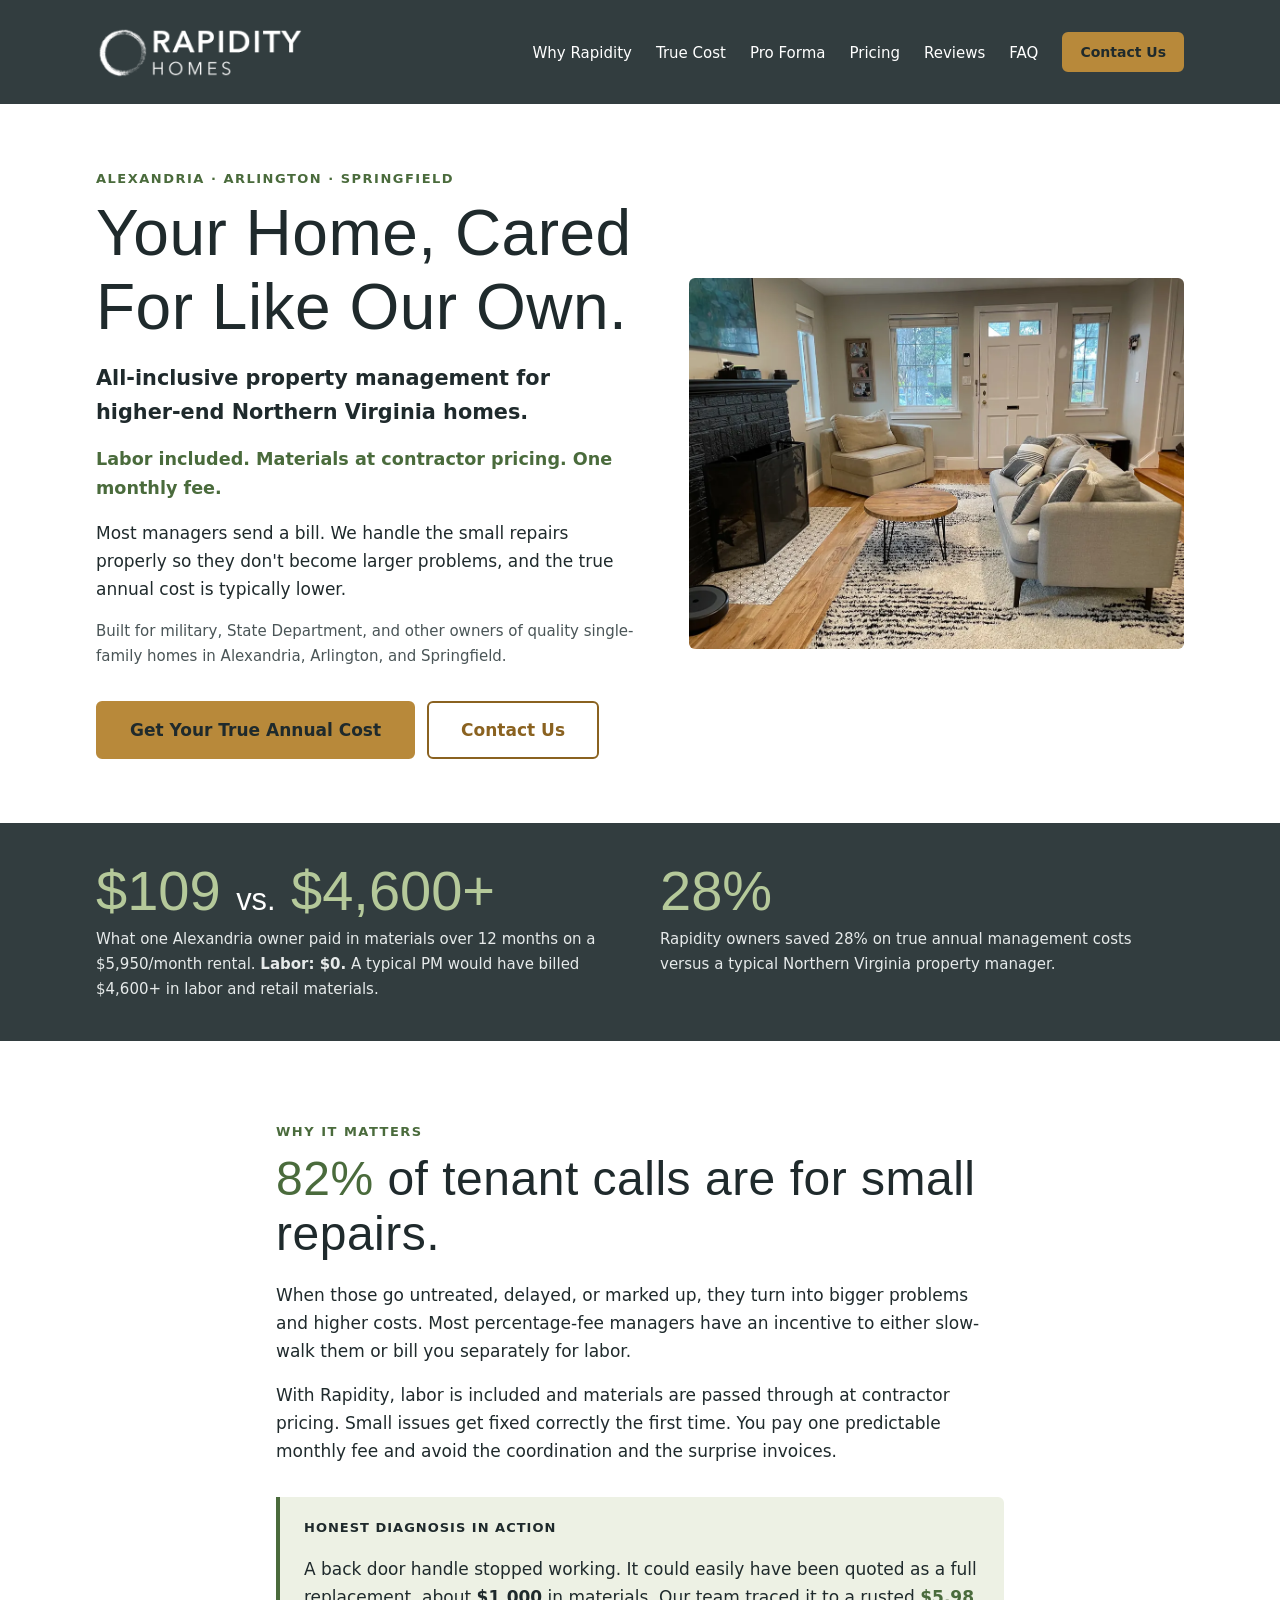
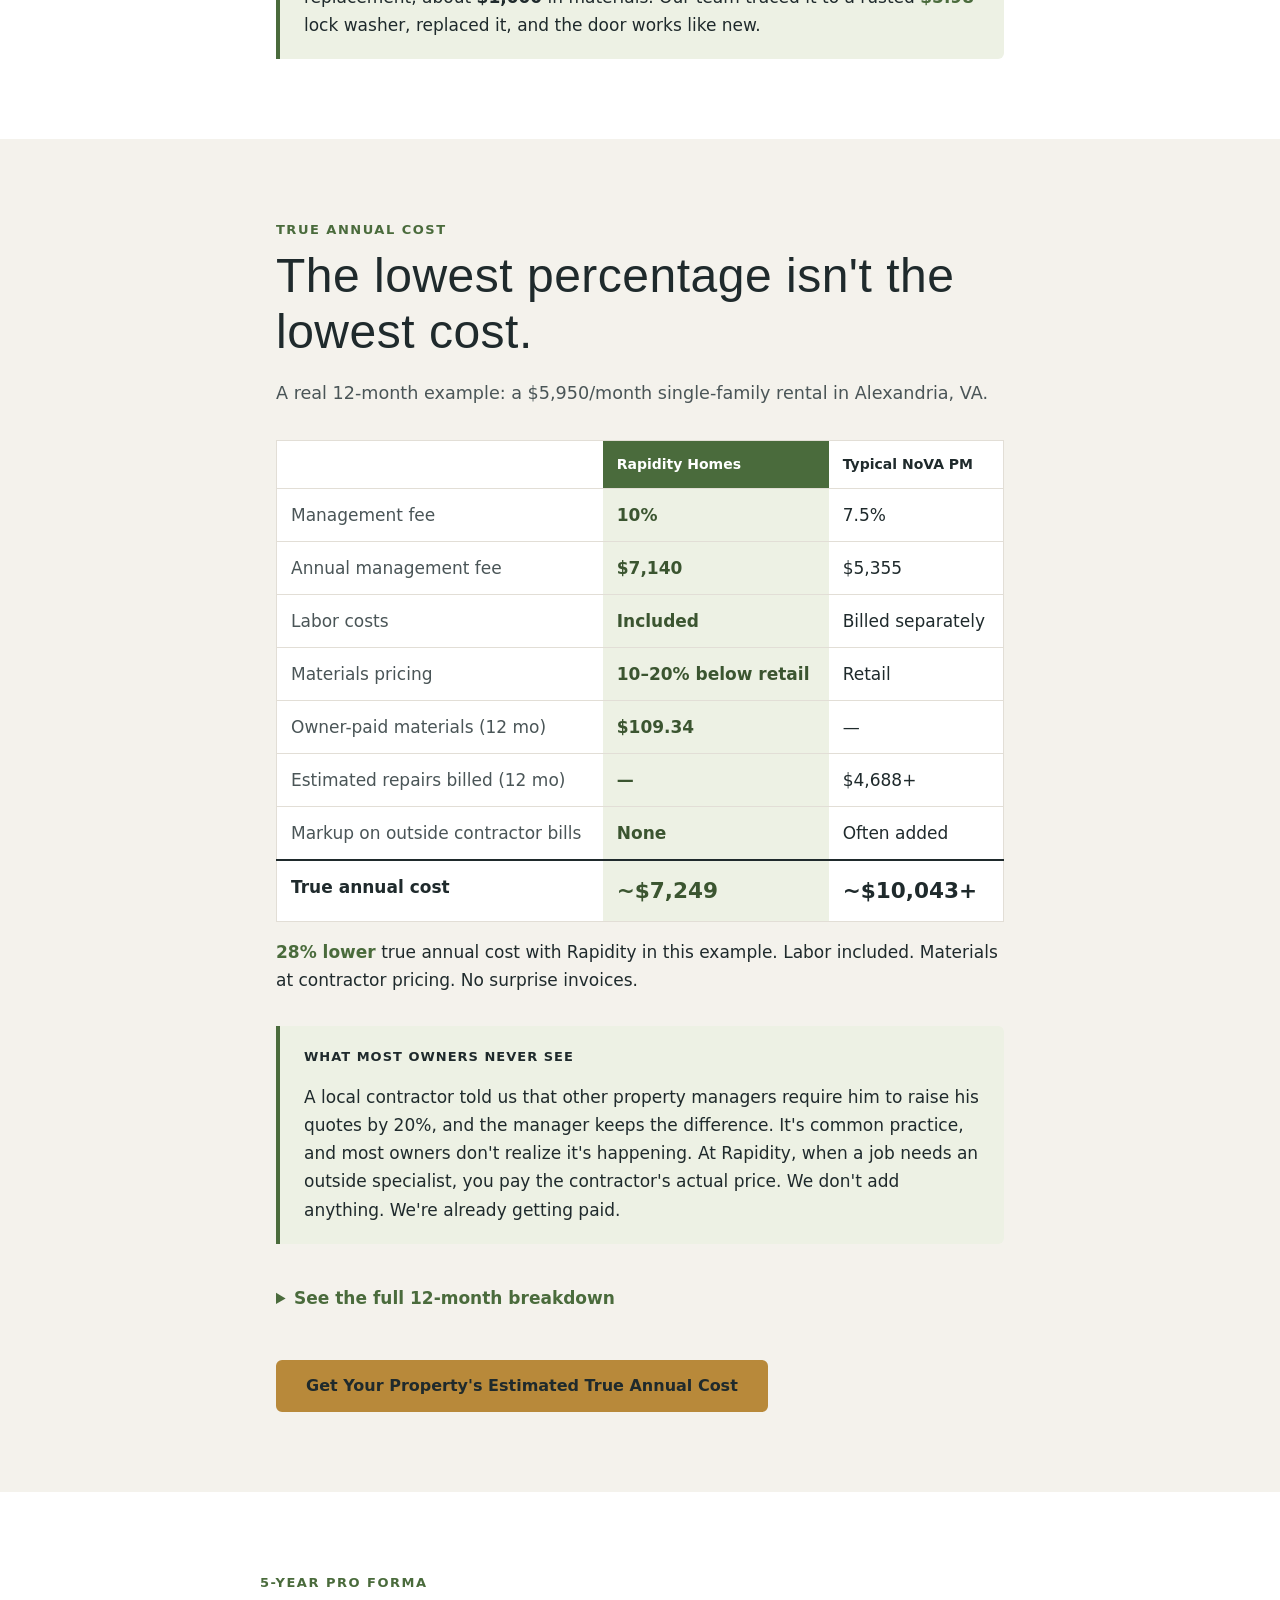
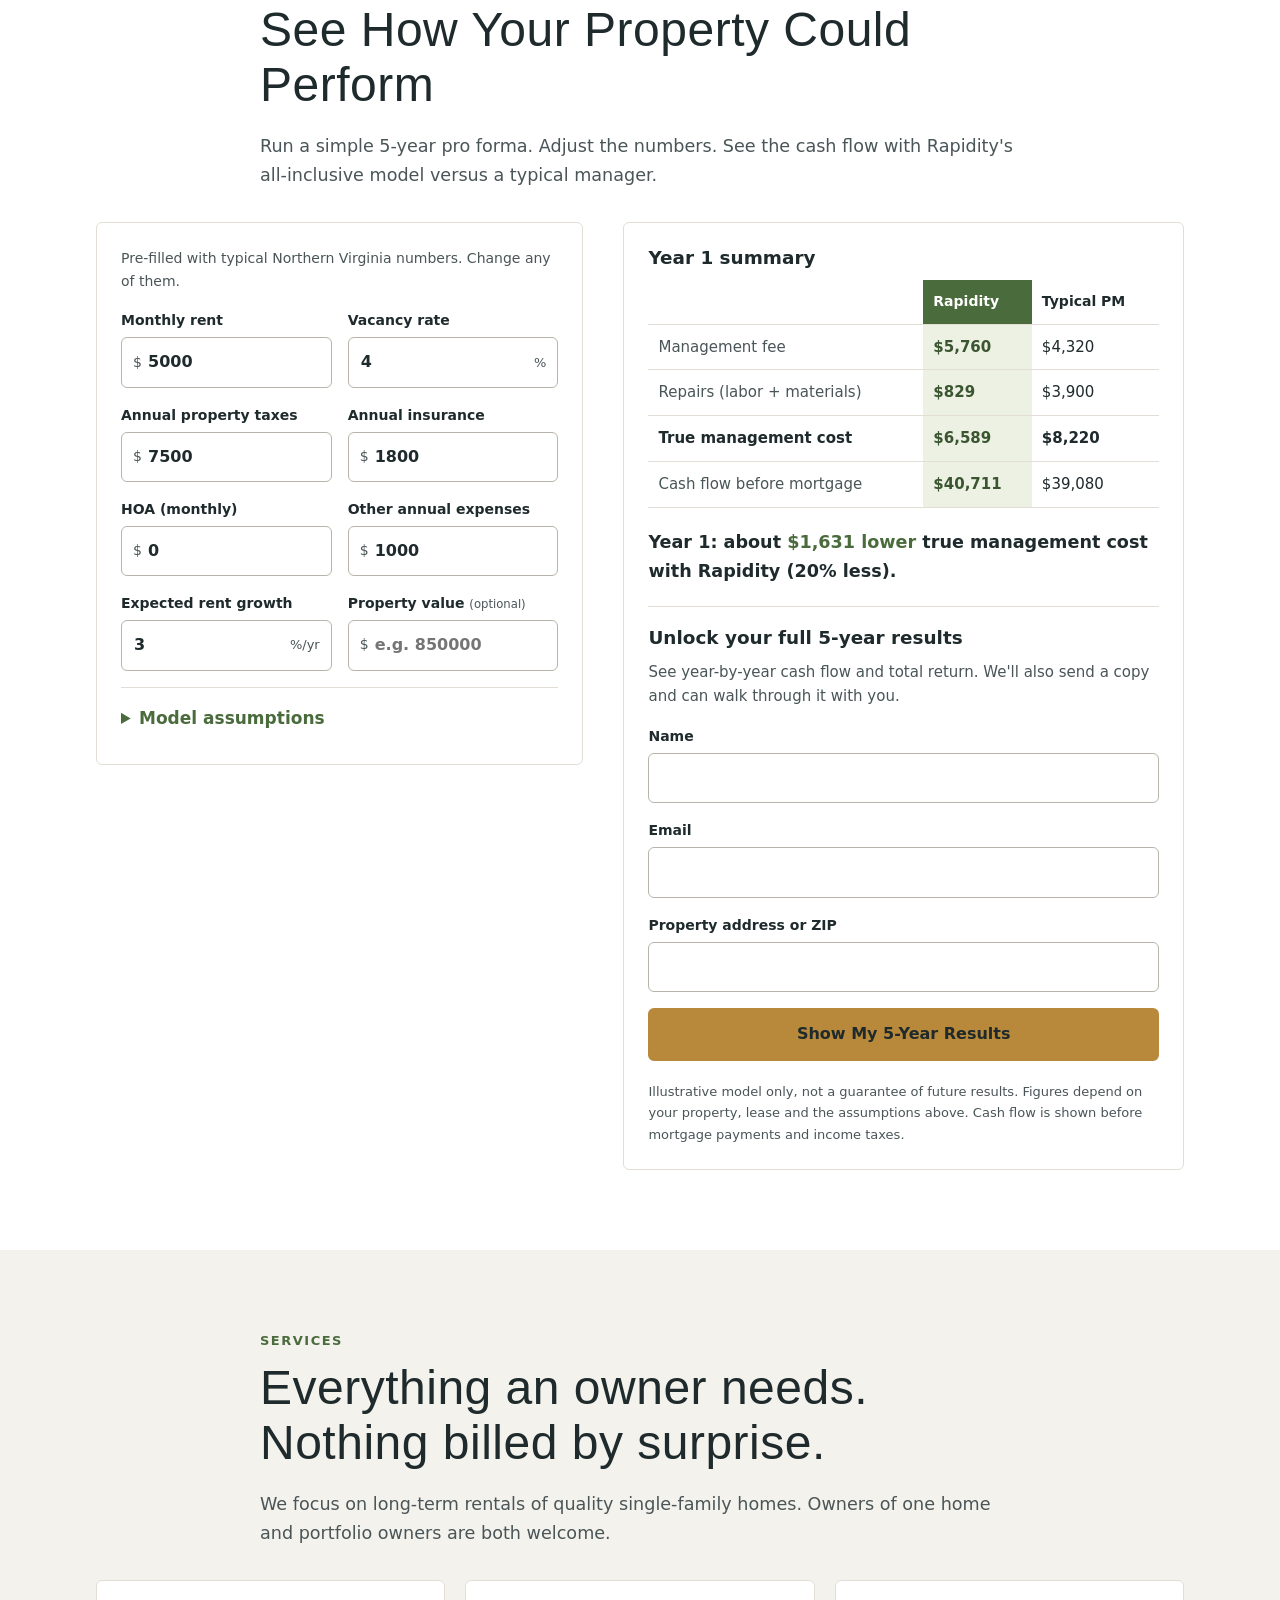
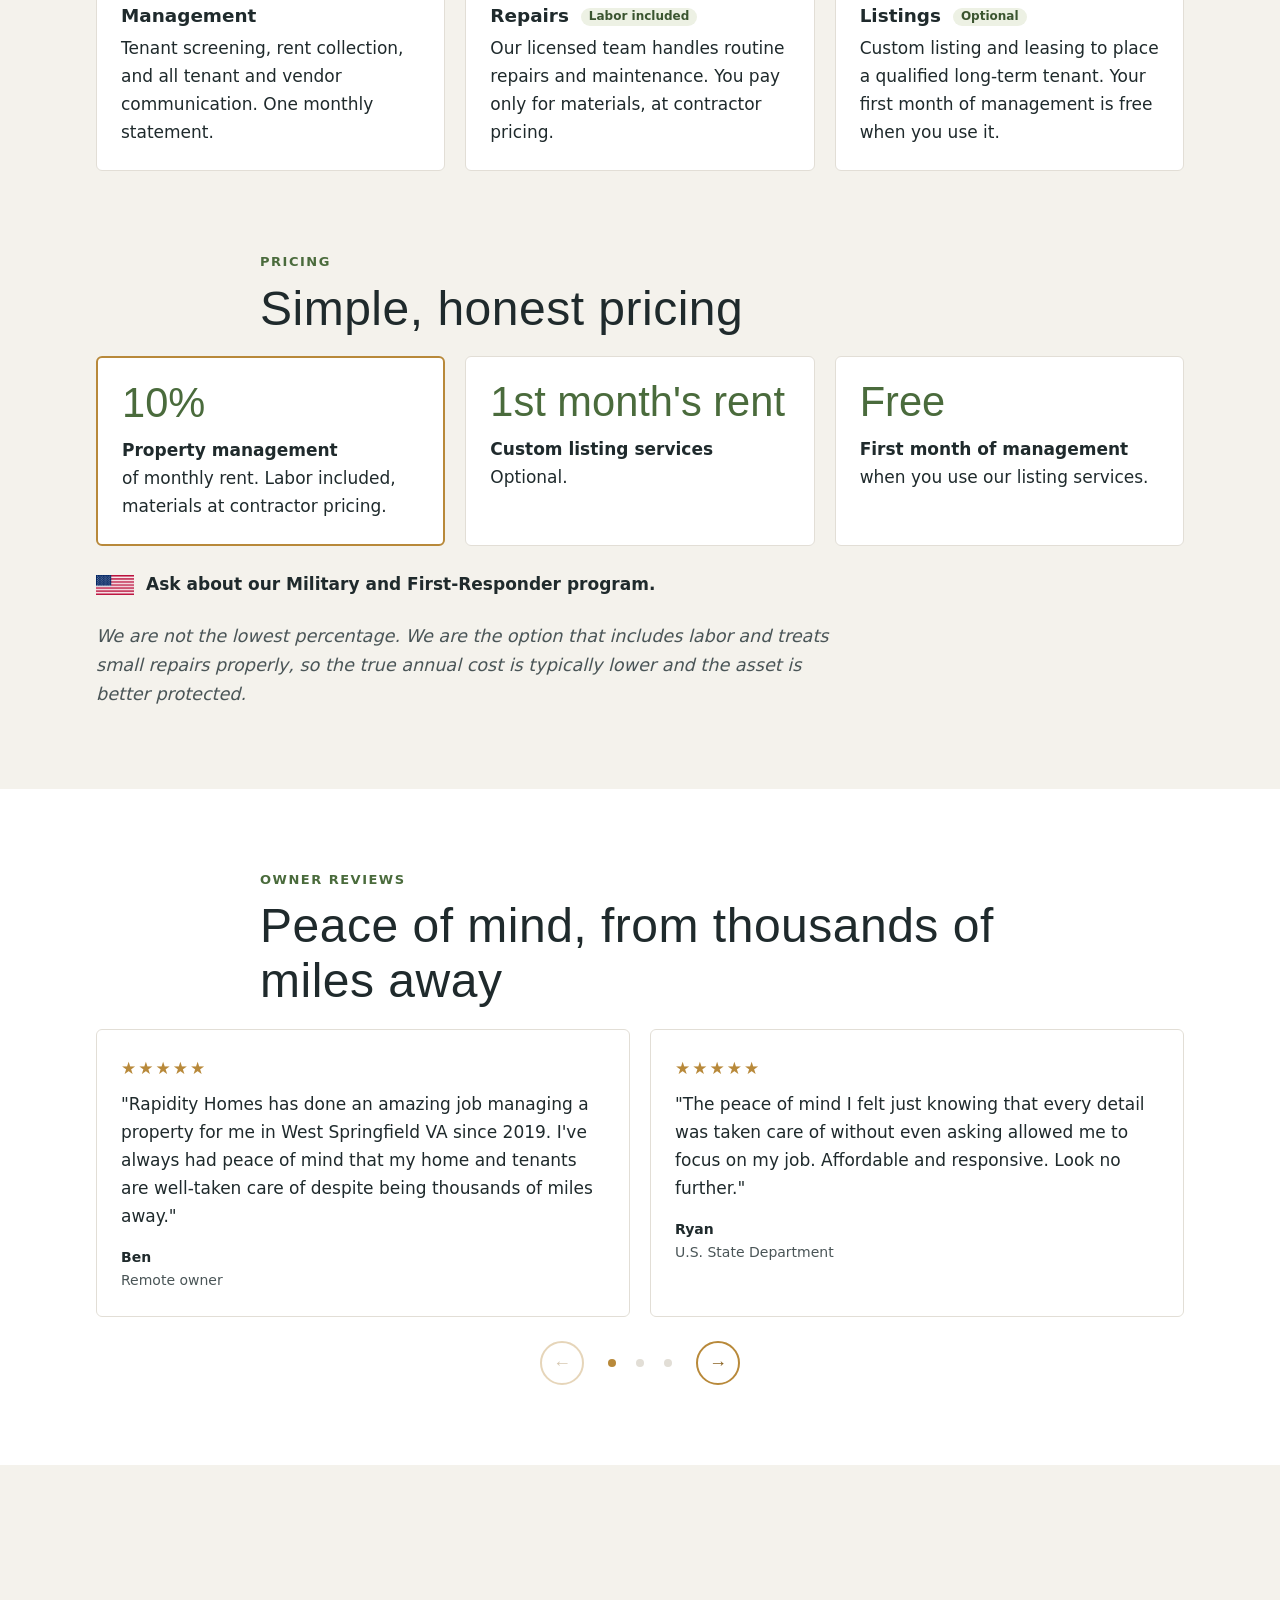
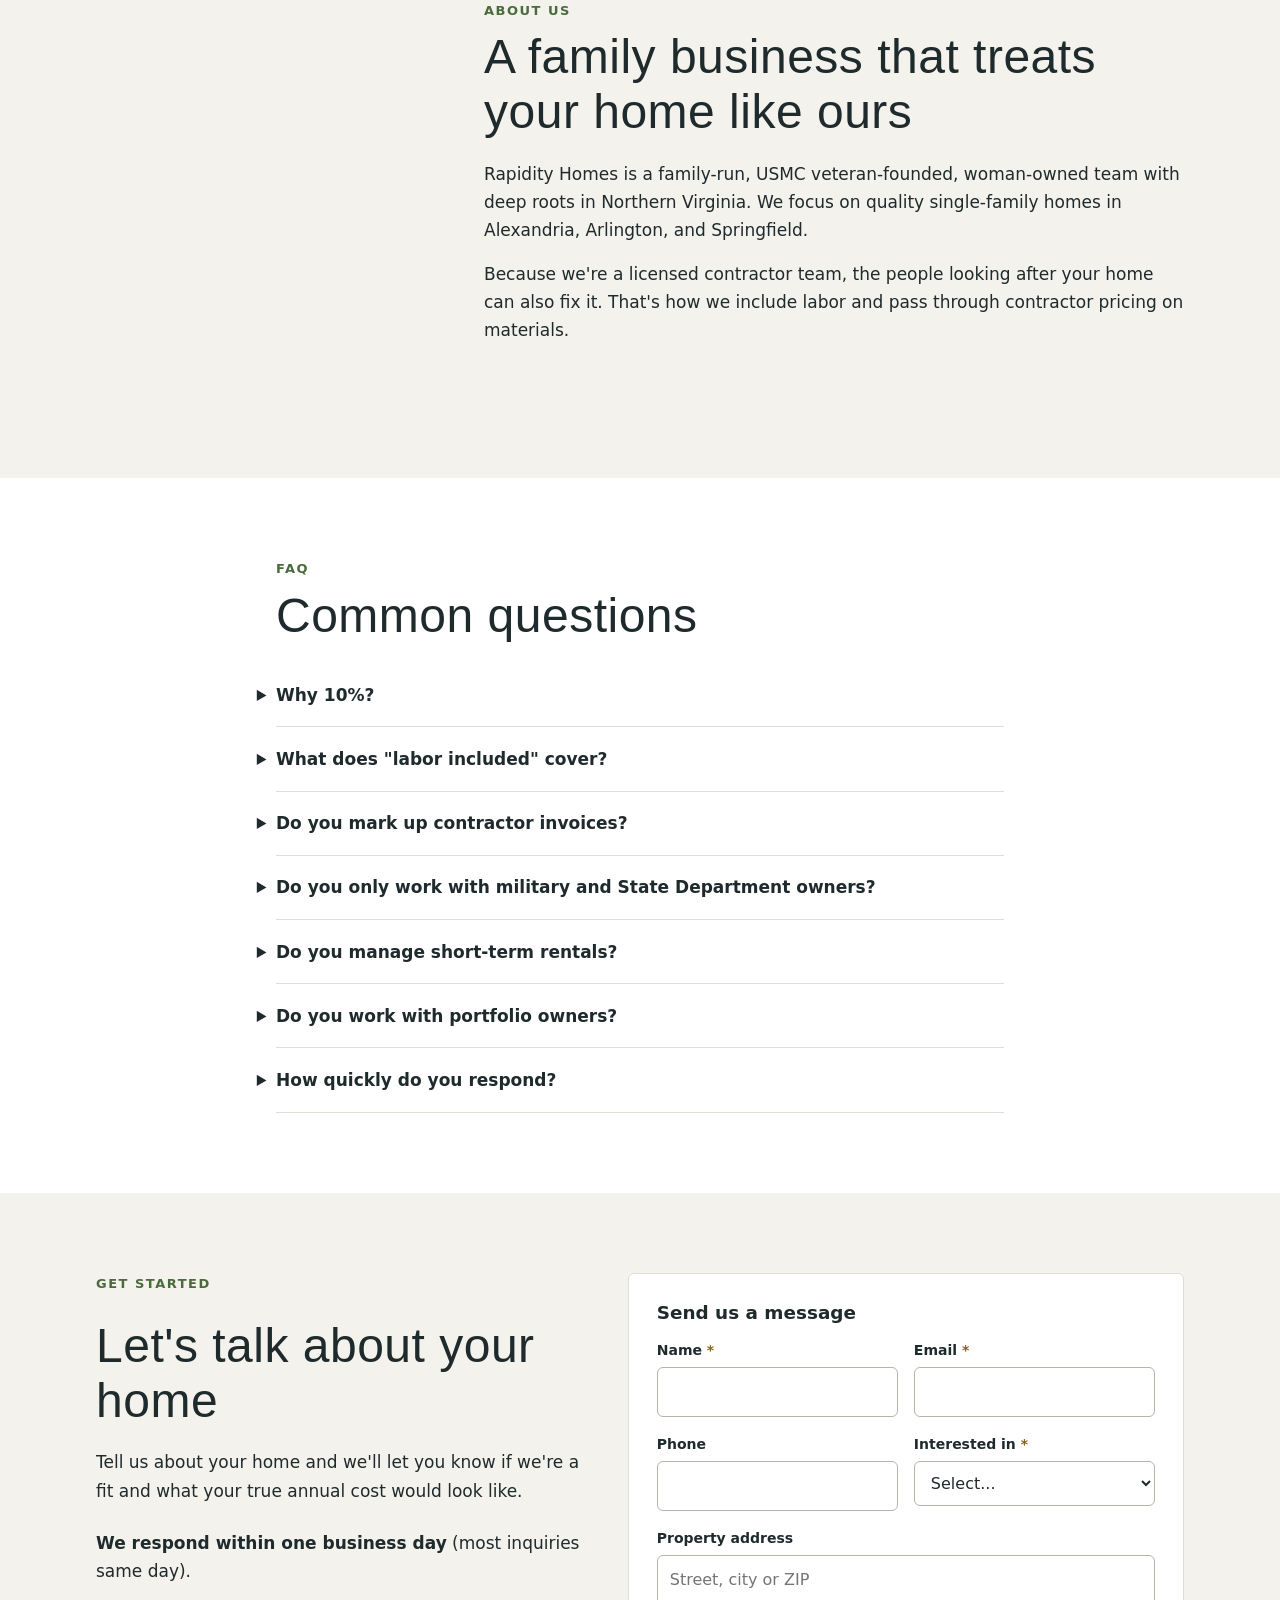
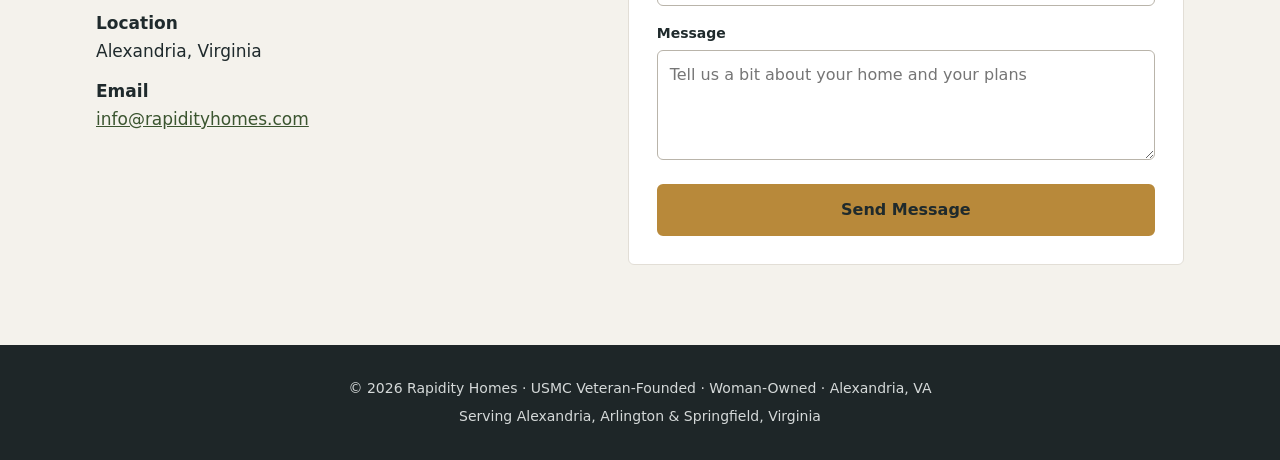
==== commit b8bffad8: "Restructure site around all-inclusive true-cost pitch New single-page layout: hero, proof bar, small" ====
--- a/index.html
+++ b/index.html
@@ -3,11 +3,10 @@
 <head>
 <meta charset="UTF-8" />
 <meta name="viewport" content="width=device-width, initial-scale=1.0" />
-<meta http-equiv="Content-Security-Policy" content="default-src 'self'; script-src 'self'; style-src 'self' https://fonts.googleapis.com; font-src https://fonts.gstatic.com; img-src 'self'; connect-src 'self'; form-action https://formspree.io; base-uri 'self'; object-src 'none'; upgrade-insecure-requests">
+<meta http-equiv="Content-Security-Policy" content="default-src 'self'; script-src 'self'; style-src 'self' https://fonts.googleapis.com; font-src https://fonts.gstatic.com; img-src 'self'; connect-src 'self' https://formspree.io; form-action https://formspree.io; base-uri 'self'; object-src 'none'; upgrade-insecure-requests">
 <meta name="referrer" content="strict-origin-when-cross-origin">
-<title>Rapidity Homes — All-Inclusive Property Management</title>
-<meta name="description" content="Rapidity Homes offers bespoke all-inclusive Property Management, Construction & Consulting in Northern Virginia that includes repair services simplifying the customer journey to remote home ownership" />
-<meta name="keywords" content="Property Manager, Property Management, Alexandria Property Managers, Virginia Property Managers, Alexandria VA Property Management, Custom Property Management, Bespoke Property Management" />
+<title>All-Inclusive Property Management | Alexandria, Arlington &amp; Springfield VA | Rapidity Homes</title>
+<meta name="description" content="All-inclusive property management for higher-end single-family homes in Alexandria, Arlington and Springfield, VA. 10% of rent with labor included and materials at contractor pricing. Veteran-founded, serving military and State Department owners." />
 
 <link rel="canonical" href="https://www.rapidityhomes.com/">
 <link rel="icon" type="image/png" href="Images/favicon.png">
@@ -15,9 +14,9 @@
 <meta property="og:type" content="website">
 <meta property="og:site_name" content="Rapidity Homes">
 <meta property="og:url" content="https://www.rapidityhomes.com/">
-<meta property="og:title" content="Rapidity Homes — All-Inclusive Property Management">
-<meta property="og:description" content="One monthly fee. Labor included. Materials at contractor pricing. Veteran-founded property management, construction &amp; consulting in Northern Virginia.">
-<meta property="og:image" content="https://www.rapidityhomes.com/Images/kitchen-2_orig.jpg">
+<meta property="og:title" content="All-Inclusive Property Management for Northern Virginia Homes">
+<meta property="og:description" content="Labor included. Materials at contractor pricing. One monthly fee. One Alexandria owner paid $109 in materials over 12 months, with $0 in labor.">
+<meta property="og:image" content="https://www.rapidityhomes.com/Images/living-room-1_orig.jpg">
 <meta name="twitter:card" content="summary_large_image">
 
 <script type="application/ld+json">
@@ -25,360 +24,442 @@
   "@context": "https://schema.org",
   "@type": "LocalBusiness",
   "name": "Rapidity Homes",
-  "description": "All-inclusive property management, construction and consulting in Northern Virginia.",
+  "description": "All-inclusive property management for single-family homes in Northern Virginia. Labor included, materials at contractor pricing.",
   "url": "https://www.rapidityhomes.com/",
   "email": "info@rapidityhomes.com",
-  "image": "https://www.rapidityhomes.com/Images/kitchen-2_orig.jpg",
+  "image": "https://www.rapidityhomes.com/Images/living-room-1_orig.jpg",
   "logo": "https://www.rapidityhomes.com/Images/Rapidity%20Logo%20White2.png",
   "address": { "@type": "PostalAddress", "addressLocality": "Alexandria", "addressRegion": "VA", "addressCountry": "US" },
-  "areaServed": "Northern Virginia"
+  "areaServed": [
+    { "@type": "City", "name": "Alexandria, VA" },
+    { "@type": "City", "name": "Arlington, VA" },
+    { "@type": "City", "name": "Springfield, VA" }
+  ]
 }
 </script>
 
 <link rel="preconnect" href="https://fonts.googleapis.com">
 <link rel="preconnect" href="https://fonts.gstatic.com" crossorigin>
-<link href="https://fonts.googleapis.com/css2?family=Bebas+Neue&family=Questrial&family=Open+Sans:wght@400;600&display=swap" rel="stylesheet">
+<link href="https://fonts.googleapis.com/css2?family=Bebas+Neue&family=Open+Sans:wght@400;600;700&display=swap" rel="stylesheet">
+<link rel="preload" as="image" href="Images/living-room-1-1067.webp" imagesrcset="Images/living-room-1-480.webp 480w, Images/living-room-1-1067.webp 1067w" imagesizes="(max-width: 900px) 100vw, 50vw">
 
 <link rel="stylesheet" href="CSS/styles.css">
 </head>
 <body>
+<!--
+  Page map: header → hero → proof bar → small repairs → true cost → pro forma
+  → services & pricing → reviews → about → FAQ → contact → footer.
+-->
 <header class="header">
   <div class="container nav-inner">
-    <a href="#" class="brand">
+    <a href="#top" class="brand">
       <img src="Images/logo-white.webp" alt="Rapidity Homes" width="168" height="55">
     </a>
+    <ul class="nav-menu" id="nav-menu">
+      <li><a href="#repairs">Why Rapidity</a></li>
+      <li><a href="#true-cost">True Cost</a></li>
+      <li><a href="#proforma">Pro Forma</a></li>
+      <li><a href="#pricing">Pricing</a></li>
+      <li><a href="#reviews">Reviews</a></li>
+      <li><a href="#faq">FAQ</a></li>
+    </ul>
+    <a href="#contact" class="btn btn-small nav-cta">Contact Us</a>
     <button class="nav-toggle" aria-label="Menu" aria-expanded="false" aria-controls="nav-menu">
       <svg viewBox="0 0 24 24" fill="none" stroke="currentColor" stroke-width="1.8"><path d="M4 7h16M4 12h16M4 17h16"/></svg>
     </button>
-    <ul class="nav-menu" id="nav-menu">
-      <li><a href="#management">Management</a></li>
-      <li><a href="#construction">Construction</a></li>
-      <li><a href="#pricing">Pricing</a></li>
-      <li><a href="#results">Results</a></li>
-      <li><a href="#team">Our Team</a></li>
-      <li><a href="#contact">Start Here</a></li>
-    </ul>
   </div>
 </header>
 
+<main id="top">
+
+<!-- ========== HERO ========== -->
 <section class="hero">
-  <div class="hero-inner">
-    <h1>Bespoke All-Inclusive<br>Property Management</h1>
-    <div class="hero-sub">
-      Management, Construction & Consulting in Northern Virginia<br>
-      <br>
-      Most property managers send a bill.<br>
-      We send an update. Labor included, contractor pricing passed through — one monthly fee, no surprises.
-    </div>
-    <a href="#contact" class="btn btn-large">Let's Get Started</a>
-  </div>
-</section>
-
-<section class="section section-dark" id="management">
+  <div class="container hero-grid">
+    <div class="hero-copy">
+      <p class="eyebrow">Alexandria &middot; Arlington &middot; Springfield</p>
+      <h1>Your Home, Cared For Like Our Own.</h1>
+      <p class="hero-lead">All-inclusive property management for higher-end Northern Virginia homes.</p>
+      <p class="hero-sub">Labor included. Materials at contractor pricing. One monthly fee.</p>
+      <p>Most managers send a bill. We handle the small repairs properly so they don't become larger problems, and the true annual cost is typically lower.</p>
+      <p class="hero-audience">Built for military, State Department, and other owners of quality single-family homes in Alexandria, Arlington, and Springfield.</p>
+      <div class="cta-row">
+        <a href="#proforma" class="btn btn-large">Get Your True Annual Cost</a>
+        <a href="#contact" class="btn btn-large btn-outline">Contact Us</a>
+      </div>
+    </div>
+    <div class="hero-img">
+      <img src="Images/living-room-1-1067.webp" srcset="Images/living-room-1-480.webp 480w, Images/living-room-1-1067.webp 1067w" sizes="(max-width: 900px) 100vw, 50vw" width="1067" height="800" fetchpriority="high" alt="Well-kept living room with hardwood floors and fireplace in a managed Northern Virginia home">
+    </div>
+  </div>
+</section>
+
+<!-- ========== PROOF BAR ========== -->
+<section class="proof-bar" aria-label="Results">
+  <div class="container proof-grid">
+    <div class="proof-item">
+      <div class="proof-num">$109 <span class="proof-vs">vs.</span> $4,600+</div>
+      <p>What one Alexandria owner paid in materials over 12 months on a $5,950/month rental. <strong>Labor: $0.</strong> A typical PM would have billed $4,600+ in labor and retail materials.</p>
+    </div>
+    <div class="proof-item">
+      <div class="proof-num">28%</div>
+      <p>Rapidity owners saved 28% on true annual management costs versus a typical Northern Virginia property manager.</p>
+    </div>
+  </div>
+</section>
+
+<!-- ========== SMALL REPAIRS ========== -->
+<section class="section" id="repairs">
+  <div class="container narrow">
+    <p class="eyebrow">Why it matters</p>
+    <h2 class="section-title"><span class="accent">82%</span> of tenant calls are for small repairs.</h2>
+    <p>When those go untreated, delayed, or marked up, they turn into bigger problems and higher costs. Most percentage-fee managers have an incentive to either slow-walk them or bill you separately for labor.</p>
+    <p>With Rapidity, labor is included and materials are passed through at contractor pricing. Small issues get fixed correctly the first time. You pay one predictable monthly fee and avoid the coordination and the surprise invoices.</p>
+
+    <div class="callout">
+      <p class="callout-label">Honest diagnosis in action</p>
+      <p>A back door handle stopped working. It could easily have been quoted as a full replacement, about <strong>$1,000</strong> in materials. Our team traced it to a rusted <strong class="accent">$5.98</strong> lock washer, replaced it, and the door works like new.</p>
+    </div>
+  </div>
+</section>
+
+<!-- ========== TRUE ANNUAL COST ========== -->
+<section class="section section-alt" id="true-cost">
+  <div class="container narrow">
+    <p class="eyebrow">True annual cost</p>
+    <h2 class="section-title">The lowest percentage isn't the lowest cost.</h2>
+    <p class="section-lead">A real 12-month example: a $5,950/month single-family rental in Alexandria, VA.</p>
+
+    <div class="table-wrap">
+      <table class="compare-table">
+        <thead>
+          <tr><th scope="col"><span class="sr-only">Item</span></th><th scope="col" class="col-rapidity">Rapidity Homes</th><th scope="col">Typical NoVA PM</th></tr>
+        </thead>
+        <tbody>
+          <tr><th scope="row">Management fee</th><td class="col-rapidity">10%</td><td>7.5%</td></tr>
+          <tr><th scope="row">Annual management fee</th><td class="col-rapidity">$7,140</td><td>$5,355</td></tr>
+          <tr><th scope="row">Labor costs</th><td class="col-rapidity">Included</td><td>Billed separately</td></tr>
+          <tr><th scope="row">Materials pricing</th><td class="col-rapidity">10–20% below retail</td><td>Retail</td></tr>
+          <tr><th scope="row">Owner-paid materials (12 mo)</th><td class="col-rapidity">$109.34</td><td>—</td></tr>
+          <tr><th scope="row">Estimated repairs billed (12 mo)</th><td class="col-rapidity">—</td><td>$4,688+</td></tr>
+          <tr><th scope="row">Markup on outside contractor bills</th><td class="col-rapidity">None</td><td>Often added</td></tr>
+        </tbody>
+        <tfoot>
+          <tr><th scope="row">True annual cost</th><td class="col-rapidity">~$7,249</td><td>~$10,043+</td></tr>
+        </tfoot>
+      </table>
+    </div>
+
+    <p class="table-note"><strong class="accent">28% lower</strong> true annual cost with Rapidity in this example. Labor included. Materials at contractor pricing. No surprise invoices.</p>
+
+    <div class="callout">
+      <p class="callout-label">What most owners never see</p>
+      <p>A local contractor told us that other property managers require him to raise his quotes by 20%, and the manager keeps the difference. It's common practice, and most owners don't realize it's happening. At Rapidity, when a job needs an outside specialist, you pay the contractor's actual price. We don't add anything. We're already getting paid.</p>
+    </div>
+
+    <details class="breakdown">
+      <summary>See the full 12-month breakdown</summary>
+      <div class="table-wrap">
+        <table class="breakdown-table">
+          <thead>
+            <tr><th scope="col">Month</th><th scope="col">Work performed</th><th scope="col" class="num">Owner paid</th><th scope="col" class="num">Typical PM</th></tr>
+          </thead>
+          <tbody>
+            <tr><td>May '25</td><td>Toilet flush valve repair + air filter change</td><td class="num">$8.08</td><td class="num">~$313+</td></tr>
+            <tr><td>Jun '25</td><td>Window trim repair + toilet follow-up</td><td class="num">$0</td><td class="num">~$425+</td></tr>
+            <tr><td>Jul '25</td><td>Toilet repairs x2 (incl. shim &amp; seal) + water hammer diagnosis</td><td class="num">$0</td><td class="num">~$615+</td></tr>
+            <tr><td>Aug '25</td><td>Air filter change + faucet diagnosis &amp; parts</td><td class="num">$34.11</td><td class="num">~$585+</td></tr>
+            <tr><td>Oct '25</td><td>Air filter change + master bath sink cartridge replacement + winterization</td><td class="num">$0</td><td class="num">~$585+</td></tr>
+            <tr><td>Dec '25</td><td>Water heater flush + drywall patch</td><td class="num">$0</td><td class="num">~$425+</td></tr>
+            <tr><td>Feb '26</td><td>Air filter change</td><td class="num">$0</td><td class="num">~$110+</td></tr>
+            <tr><td>Mar '26</td><td>Toilet gasket pull &amp; reset + junction box install</td><td class="num">$27.51</td><td class="num">~$410+</td></tr>
+            <tr><td>May '26</td><td>Air filter change + door handle diagnosis (avoided a $1,000 replacement)</td><td class="num">$39.64</td><td class="num">~$1,220+</td></tr>
+          </tbody>
+          <tfoot>
+            <tr><td>Total</td><td></td><td class="num">$109.34</td><td class="num">~$4,688+</td></tr>
+          </tfoot>
+        </table>
+      </div>
+    </details>
+
+    <div class="section-cta">
+      <a href="#proforma" class="btn">Get Your Property's Estimated True Annual Cost</a>
+    </div>
+  </div>
+</section>
+
+<!-- ========== PRO FORMA ========== -->
+<section class="section" id="proforma">
   <div class="container">
-    <h2 class="section-title">A Higher Standard of Property Management</h2>
-    <hr class="styled-hr">
-    <p class="section-sub">Concierge-level service with inclusive repair and contractor pricing — built for owners who expect more</p>
-    <p class="section-body">
-      Rapidity was built for owners who expect more. Our all-inclusive model means one monthly fee covers not just management, but hands-on repair services — no surprise invoices, no coordination headaches. As a licensed contractor, we also pass through contractor pricing on materials, saving owners an additional 10–20% on most repairs. Whether you're managing one luxury property or building a portfolio, Rapidity handles every detail so you never have to think about it.
-    </p>
-    <div class="section-cta">
-      <a href="#services" class="btn">Our Services</a>
-    </div>
-  </div>
-</section>
-
-<section class="section section-light" id="construction">
+    <div class="narrow">
+      <p class="eyebrow">5-year pro forma</p>
+      <h2 class="section-title">See How Your Property Could Perform</h2>
+      <p class="section-lead">Run a simple 5-year pro forma. Adjust the numbers. See the cash flow with Rapidity's all-inclusive model versus a typical manager.</p>
+    </div>
+
+    <div class="pf-grid">
+      <form class="pf-inputs" id="pf-inputs" novalidate>
+        <p class="pf-hint">Pre-filled with typical Northern Virginia numbers. Change any of them.</p>
+        <div class="pf-fields">
+          <label>Monthly rent <span class="input-wrap" data-prefix="$"><input type="number" name="rent" value="5000" min="0" step="50" inputmode="decimal"></span></label>
+          <label>Vacancy rate <span class="input-wrap" data-suffix="%"><input type="number" name="vacancy" value="4" min="0" max="100" step="0.5" inputmode="decimal"></span></label>
+          <label>Annual property taxes <span class="input-wrap" data-prefix="$"><input type="number" name="taxes" value="7500" min="0" step="100" inputmode="decimal"></span></label>
+          <label>Annual insurance <span class="input-wrap" data-prefix="$"><input type="number" name="insurance" value="1800" min="0" step="50" inputmode="decimal"></span></label>
+          <label>HOA (monthly) <span class="input-wrap" data-prefix="$"><input type="number" name="hoa" value="0" min="0" step="10" inputmode="decimal"></span></label>
+          <label>Other annual expenses <span class="input-wrap" data-prefix="$"><input type="number" name="other" value="1000" min="0" step="100" inputmode="decimal"></span></label>
+          <label>Expected rent growth <span class="input-wrap" data-suffix="%/yr"><input type="number" name="growth" value="3" min="-10" max="20" step="0.5" inputmode="decimal"></span></label>
+          <label>Property value <small>(optional)</small> <span class="input-wrap" data-prefix="$"><input type="number" name="value" value="" min="0" step="1000" placeholder="e.g. 850000" inputmode="decimal"></span></label>
+        </div>
+        <details class="pf-advanced">
+          <summary>Model assumptions</summary>
+          <div class="pf-fields">
+            <label>Repairs billed by a typical PM <span class="input-wrap" data-suffix="% of rent"><input type="number" name="repairPct" value="6.5" min="0" max="30" step="0.5" inputmode="decimal"></span></label>
+            <label>Materials share of a repair bill <span class="input-wrap" data-suffix="%"><input type="number" name="materialsShare" value="25" min="0" max="100" step="5" inputmode="decimal"></span></label>
+            <label>Contractor materials discount <span class="input-wrap" data-suffix="%"><input type="number" name="discount" value="15" min="0" max="50" step="1" inputmode="decimal"></span></label>
+            <label>Appreciation <small>(if value entered)</small> <span class="input-wrap" data-suffix="%/yr"><input type="number" name="appreciation" value="3" min="-10" max="20" step="0.5" inputmode="decimal"></span></label>
+          </div>
+          <p class="pf-hint">6.5% matches the typical-PM repair bill in our Alexandria example ($4,688 on $71,400 of rent). Taxes, insurance, HOA and other expenses grow 3% a year.</p>
+        </details>
+      </form>
+
+      <div class="pf-results" aria-live="polite">
+        <h3>Year 1 summary</h3>
+        <table class="pf-table">
+          <thead><tr><th scope="col"><span class="sr-only">Item</span></th><th scope="col" class="col-rapidity">Rapidity</th><th scope="col">Typical PM</th></tr></thead>
+          <tbody>
+            <tr><th scope="row">Management fee</th><td class="col-rapidity" data-out="fee-r"></td><td data-out="fee-t"></td></tr>
+            <tr><th scope="row">Repairs (labor + materials)</th><td class="col-rapidity" data-out="rep-r"></td><td data-out="rep-t"></td></tr>
+            <tr class="pf-total"><th scope="row">True management cost</th><td class="col-rapidity" data-out="cost-r"></td><td data-out="cost-t"></td></tr>
+            <tr><th scope="row">Cash flow before mortgage</th><td class="col-rapidity" data-out="cf-r"></td><td data-out="cf-t"></td></tr>
+          </tbody>
+        </table>
+        <p class="pf-headline" data-out="headline"></p>
+
+        <div class="pf-gated" id="pf-gated">
+          <div class="pf-full" hidden>
+            <h3>5-year view</h3>
+            <div class="table-wrap">
+              <table class="pf-table pf-years">
+                <thead><tr><th scope="col">Year</th><th scope="col" class="col-rapidity">Rapidity cash flow</th><th scope="col">Typical PM cash flow</th><th scope="col">Difference</th></tr></thead>
+                <tbody data-out="years"></tbody>
+                <tfoot><tr><th scope="row">5-yr total</th><td class="col-rapidity" data-out="sum-r"></td><td data-out="sum-t"></td><td data-out="sum-d"></td></tr></tfoot>
+              </table>
+            </div>
+            <p class="pf-return" data-out="return"></p>
+            <p>Want us to walk through these numbers with you? <a href="#contact">Send us a message</a>.</p>
+          </div>
+
+          <form class="pf-gate" id="pf-gate" action="https://formspree.io/f/xyklnbwr" method="POST">
+            <h3>Unlock your full 5-year results</h3>
+            <p>See year-by-year cash flow and total return. We'll also send a copy and can walk through it with you.</p>
+            <input type="hidden" name="_subject" value="Pro forma request">
+            <input type="hidden" name="source" value="Pro forma">
+            <input type="hidden" name="proforma" value="">
+            <div class="form-field"><label for="g-name">Name</label><input id="g-name" name="name" autocomplete="name" required></div>
+            <div class="form-field"><label for="g-email">Email</label><input id="g-email" type="email" name="email" autocomplete="email" required></div>
+            <div class="form-field"><label for="g-address">Property address or ZIP</label><input id="g-address" name="address" autocomplete="street-address" required></div>
+            <input type="text" name="_gotcha" class="honeypot" tabindex="-1" autocomplete="off" aria-hidden="true">
+            <button type="submit" class="btn btn-block">Show My 5-Year Results</button>
+            <p class="form-status" role="status"></p>
+          </form>
+        </div>
+
+        <p class="disclaimer">Illustrative model only, not a guarantee of future results. Figures depend on your property, lease and the assumptions above. Cash flow is shown before mortgage payments and income taxes.</p>
+      </div>
+    </div>
+  </div>
+</section>
+
+<!-- ========== SERVICES & PRICING ========== -->
+<section class="section section-alt" id="services">
   <div class="container">
-    <div class="two-col">
-      <div class="two-col-content">
-        <h2 class="section-title">Luxury Building Done Right</h2>
-        <hr class="styled-hr styled-hr-short">
-        <p>
-          As a licensed contractor, Rapidity can help you with your building needs. Whether you're looking for help with a remodel, addition, or want to start with a blank canvas, Rapidity can help you with your next residential project.
-        </p>
-        <div class="section-cta">
-          <a href="#portfolio" class="btn btn-dark">Learn More</a>
-        </div>
-      </div>
-      <div class="two-col-img">
-        <img src="Images/kitchen-1-480.webp" srcset="Images/kitchen-1-480.webp 480w, Images/kitchen-1-1067.webp 1067w" sizes="(max-width: 768px) 100vw, 360px" width="1067" height="800" loading="lazy" alt="Renovated modern kitchen with green island and brass pendant lighting">
-      </div>
-    </div>
-  </div>
-</section>
-
-<section class="section section-dark" id="portfolio">
+    <div class="narrow">
+      <p class="eyebrow">Services</p>
+      <h2 class="section-title">Everything an owner needs. Nothing billed by surprise.</h2>
+      <p class="section-lead">We focus on long-term rentals of quality single-family homes. Owners of one home and portfolio owners are both welcome.</p>
+    </div>
+    <div class="card-row">
+      <div class="card">
+        <h3>Management</h3>
+        <p>Tenant screening, rent collection, and all tenant and vendor communication. One monthly statement.</p>
+      </div>
+      <div class="card">
+        <h3>Repairs <span class="tag">Labor included</span></h3>
+        <p>Our licensed team handles routine repairs and maintenance. You pay only for materials, at contractor pricing.</p>
+      </div>
+      <div class="card">
+        <h3>Listings <span class="tag">Optional</span></h3>
+        <p>Custom listing and leasing to place a qualified long-term tenant. Your first month of management is free when you use it.</p>
+      </div>
+    </div>
+
+    <div id="pricing" class="pricing">
+      <div class="narrow">
+        <p class="eyebrow">Pricing</p>
+        <h2 class="section-title">Simple, honest pricing</h2>
+      </div>
+      <div class="card-row">
+        <div class="card price-card price-featured">
+          <div class="price">10%</div>
+          <p><strong>Property management</strong><br>of monthly rent. Labor included, materials at contractor pricing.</p>
+        </div>
+        <div class="card price-card">
+          <div class="price">1st month's rent</div>
+          <p><strong>Custom listing services</strong><br>Optional.</p>
+        </div>
+        <div class="card price-card">
+          <div class="price">Free</div>
+          <p><strong>First month of management</strong><br>when you use our listing services.</p>
+        </div>
+      </div>
+      <p class="program-note"><img src="Images/flag.png" alt="" class="flag-icon" width="38" height="20"> Ask about our Military and First-Responder program.</p>
+      <p class="framing">We are not the lowest percentage. We are the option that includes labor and treats small repairs properly, so the true annual cost is typically lower and the asset is better protected.</p>
+    </div>
+  </div>
+</section>
+
+<!-- ========== REVIEWS ========== -->
+<section class="section" id="reviews">
   <div class="container">
-    <h2 class="section-title">Our Work</h2>
-    <hr class="styled-hr">
-    <p class="section-body">A selection of recent kitchens, baths, and interiors — managed, maintained, or built by our team.</p>
-
-    <div class="gallery-row">
-      <img src="Images/master-shower-480.webp" srcset="Images/master-shower-480.webp 480w, Images/master-shower-600.webp 600w" sizes="(max-width: 768px) 50vw, 300px" width="600" height="800" loading="lazy" alt="Slate tile master shower with brass fixtures">
-      <img src="Images/living-room-1-480.webp" srcset="Images/living-room-1-480.webp 480w, Images/living-room-1-1067.webp 1067w" sizes="(max-width: 768px) 50vw, 300px" width="1067" height="800" loading="lazy" alt="Open living room with fireplace and hardwood floors">
-      <img src="Images/main-level-powder-room-480.webp" srcset="Images/main-level-powder-room-480.webp 480w, Images/main-level-powder-room-600.webp 600w" sizes="(max-width: 768px) 50vw, 300px" width="600" height="800" loading="lazy" alt="Powder room with floral wallpaper">
-      <img src="Images/master-bath-480.webp" srcset="Images/master-bath-480.webp 480w, Images/master-bath-1067.webp 1067w" sizes="(max-width: 768px) 50vw, 300px" width="1067" height="800" loading="lazy" alt="Double-vanity master bath with brass fixtures">
-      <img src="Images/basement-2-480.webp" srcset="Images/basement-2-480.webp 480w, Images/basement-2-1067.webp 1067w" sizes="(max-width: 768px) 50vw, 300px" width="1067" height="800" loading="lazy" alt="Finished basement with exposed brick">
-      <img src="Images/master-bedroom-2-480.webp" srcset="Images/master-bedroom-2-480.webp 480w, Images/master-bedroom-2-1067.webp 1067w" sizes="(max-width: 768px) 50vw, 300px" width="1067" height="800" loading="lazy" alt="Master bedroom with accent wall">
-    </div>
-  </div>
-</section>
-
-<section class="section section-light" id="services">
-  <div class="container">
-    <h2 class="section-title">What We Offer</h2>
-    <hr class="styled-hr styled-hr-short">
-    <p class="section-body">
-      Comprehensive, concierge-level management for discerning property owners
-    </p>
-
-    <div class="feature-row">
-      <div class="feature-item">
-        <h3>Management</h3>
-        <p>Tenant and vendor communication to automate your investment — one monthly invoice, labor included.</p>
-      </div>
-      <div class="feature-item">
-        <h3>Repairs</h3>
-        <p>Hands-on repair services included in your monthly fee. You only pay for materials — at contractor pricing.</p>
-      </div>
-      <div class="feature-item">
-        <h3>Listings</h3>
-        <p>Listing consulting and coordination so you make more without the hassle.</p>
-      </div>
-    </div>
-  </div>
-</section>
-
-<section class="section section-dark" id="pricing">
-  <div class="container">
-    <h2 class="section-title">Simple, Honest Management Pricing</h2>
-    <hr class="styled-hr">
-    <p class="section-body">
-      One monthly fee. Labor included. Materials at contractor pricing. No surprises.
-    </p>
-
-    <div class="feature-row">
-      <div class="feature-item">
-        <h3>10%</h3>
-        <p><strong class="feature-strong">Property Management</strong><br>of monthly rental price</p>
-      </div>
-      <div class="feature-item">
-        <h3>1st Month's Rent</h3>
-        <p><strong class="feature-strong">Custom Listing Services</strong><br>(Optional add-on)</p>
-      </div>
-      <div class="feature-item">
-        <h3>Free</h3>
-        <p><strong class="feature-strong">First Month Of Property Management</strong><br>When you use our listing services</p>
-      </div>
-    </div>
-
-    <p class="section-body section-note">
-      <img src="Images/flag.png" alt="" class="flag-icon" width="38" height="20">
-      Ask about our Military and First-Responder discount program
-    </p>
-  </div>
-</section>
-
-<section class="section section-light" id="reviews">
-  <div class="container">
-    <h2 class="section-title">What Our Clients Say</h2>
-    <hr class="styled-hr">
-
-    <div class="reviews-grid">
-      <div class="review-card">
-        <div class="review-stars">&#9733;&#9733;&#9733;&#9733;&#9733;</div>
-        <p class="review-text">"Rapidity Homes has done an amazing job managing a property for me in West Springfield VA since 2019. I've always had peace of mind that my home and tenants are well-taken care of despite being thousands of miles away."</p>
-        <div class="review-name">Ben</div>
-      </div>
-      <div class="review-card">
-        <div class="review-stars">&#9733;&#9733;&#9733;&#9733;&#9733;</div>
-        <p class="review-text">"You could not have a more competent, professional, and responsive team than at Rapidity. They are the first property management company I recommend to family and friends."</p>
-        <div class="review-name">Nate</div>
-        <div class="review-descriptor">Veteran</div>
-      </div>
-      <div class="review-card">
-        <div class="review-stars">&#9733;&#9733;&#9733;&#9733;&#9733;</div>
-        <p class="review-text">"Highest recommendation. They take care of everything, give great communication so I don't need to stress about property maintenance."</p>
-        <div class="review-name">Xander</div>
-        <div class="review-descriptor">Active Duty Military</div>
-      </div>
-      <div class="review-card">
-        <div class="review-stars">&#9733;&#9733;&#9733;&#9733;&#9733;</div>
-        <p class="review-text">"The peace of mind I felt just knowing that every detail was taken care of without even asking allowed me to focus on my job. Affordable and responsive — look no further."</p>
-        <div class="review-name">Ryan</div>
-        <div class="review-descriptor">U.S. State Department</div>
-      </div>
-    </div>
-  </div>
-</section>
-
-<section class="section section-dark" id="results">
-  <div class="container">
-    <h2 class="section-title">Real Property. Real Numbers.</h2>
-    <hr class="styled-hr">
-    <h3 class="vignette-title">$109 vs $4,600+</h3>
-    <p class="section-body vignette-sub">What one owner paid in materials over 12 months &middot; Alexandria, VA &middot; May 2025&ndash;May 2026 &middot; $5,950/mo rental</p>
-
-    <div class="savings-hero-row">
-      <div class="savings-hero-card">
-        <div class="savings-hero-label">Owner paid with Rapidity</div>
-        <div class="savings-hero-val good">$109.34</div>
-        <div class="savings-hero-sub">materials at contractor cost &middot; $0 in labor</div>
-      </div>
-      <div class="savings-hero-card">
-        <div class="savings-hero-label">Typical PM would have charged</div>
-        <div class="savings-hero-val bad">$4,688+</div>
-        <div class="savings-hero-sub">labor billed + materials at retail</div>
-      </div>
-    </div>
-
-    <table class="savings-table">
-      <thead>
-        <tr><th>Month</th><th>Work performed</th><th class="num">You paid</th><th class="num">Typical PM</th></tr>
-      </thead>
-      <tbody>
-        <tr><td class="savings-month">May '25</td><td class="savings-desc">Toilet flush valve repair + air filter change</td><td class="num savings-amt">$8.08</td><td class="num savings-typical">~$313+</td></tr>
-        <tr><td class="savings-month">Jun '25</td><td class="savings-desc">Window trim repair + toilet follow-up</td><td class="num savings-amt">$0</td><td class="num savings-typical">~$425+</td></tr>
-        <tr><td class="savings-month">Jul '25</td><td class="savings-desc">Toilet repairs x2 (incl. shim &amp; seal) + water hammer diagnosis</td><td class="num savings-amt">$0</td><td class="num savings-typical">~$615+</td></tr>
-        <tr><td class="savings-month">Aug '25</td><td class="savings-desc">Air filter change + faucet diagnosis &amp; parts</td><td class="num savings-amt">$34.11</td><td class="num savings-typical">~$585+</td></tr>
-        <tr><td class="savings-month">Oct '25</td><td class="savings-desc">Air filter change + master bath sink cartridge pull &amp; replace + winterization</td><td class="num savings-amt">$0</td><td class="num savings-typical">~$585+</td></tr>
-        <tr><td class="savings-month">Dec '25</td><td class="savings-desc">Hot water heater flush + drywall patch (master bedroom)</td><td class="num savings-amt">$0</td><td class="num savings-typical">~$425+</td></tr>
-        <tr><td class="savings-month">Feb '26</td><td class="savings-desc">Air filter change</td><td class="num savings-amt">$0</td><td class="num savings-typical">~$110+</td></tr>
-        <tr><td class="savings-month">Mar '26</td><td class="savings-desc">Toilet gasket pull &amp; reset + junction box install</td><td class="num savings-amt">$27.51</td><td class="num savings-typical">~$410+</td></tr>
-        <tr><td class="savings-month">May '26</td><td class="savings-desc">Air filter change + door handle diagnosis (saved $1,000 replacement)</td><td class="num savings-amt">$39.64</td><td class="num savings-typical">~$1,220+</td></tr>
-      </tbody>
-      <tfoot>
-        <tr><td class="savings-month">Total</td><td></td><td class="num savings-amt">$109.34</td><td class="num savings-typical">~$4,688+</td></tr>
-      </tfoot>
-    </table>
-
-    <div class="honest-callout">
-      <p class="honest-callout-label">Honest Diagnosis In Action</p>
-      <p>In May 2026, a back door handle issue could have been quoted as a full replacement — $1,000 in materials. Rapidity diagnosed a rusted $5.98 lock washer as the root cause. That's the Rapidity difference.</p>
-    </div>
-
-    <div class="compare-grid">
-      <div class="compare-card compare-featured">
-        <span class="compare-badge">Rapidity Homes</span>
-        <div class="compare-name">All-Inclusive Management</div>
-        <div class="compare-fee">10%</div>
-        <div class="compare-line"><span>Annual mgmt fee</span><span class="compare-val">$7,140</span></div>
-        <div class="compare-line"><span>Labor costs</span><span class="compare-val compare-good">Included</span></div>
-        <div class="compare-line"><span>Materials pricing</span><span class="compare-val compare-good">10–20% below retail</span></div>
-        <div class="compare-line"><span>Owner paid (12 mo)</span><span class="compare-val compare-good">$109.34</span></div>
-        <div class="compare-line compare-line-total"><span>True annual cost</span><span class="compare-val compare-good">~$7,249</span></div>
-      </div>
-      <div class="compare-card">
-        <span class="compare-typical">Typical NoVA PM</span>
-        <div class="compare-name">Standard Management</div>
-        <div class="compare-fee">7.5%</div>
-        <div class="compare-line"><span>Annual mgmt fee</span><span class="compare-val">$5,355</span></div>
-        <div class="compare-line"><span>Labor costs</span><span class="compare-val compare-bad">Billed separately</span></div>
-        <div class="compare-line"><span>Materials pricing</span><span class="compare-val compare-bad">Retail rate</span></div>
-        <div class="compare-line"><span>Est. repairs (12 mo)</span><span class="compare-val compare-bad">$4,688+</span></div>
-        <div class="compare-line compare-line-total"><span>True annual cost</span><span class="compare-val compare-bad">~$10,043+</span></div>
-      </div>
-    </div>
-
-    <div class="savings-pct-callout">
-      <div class="savings-pct-number">28%</div>
-      <div class="savings-pct-desc">Rapidity owners saved 28% on true annual management costs vs. a typical Northern Virginia property manager</div>
-    </div>
-  </div>
-</section>
-  
-<section class="section section-light" id="team">
-  <div class="container">
-    <div class="two-col two-col-reverse">
-      <div class="two-col-img">
-        <img src="Images/reilly-fam-480.webp" srcset="Images/reilly-fam-480.webp 480w, Images/reilly-fam-600.webp 600w" sizes="(max-width: 768px) 100vw, 360px" width="600" height="800" loading="lazy" alt="The Reilly family — founders of Rapidity Homes">
-      </div>
-      <div class="two-col-content">
-        <h2 class="section-title">Welcome to Rapidity Homes</h2>
-        <hr class="styled-hr styled-hr-short">
-        <p>
-          Rapidity was founded on a simple belief — that property owners deserve a manager who treats their home like their own. We're a family-run, veteran-founded team with deep roots in the Northern Virginia community.
-        </p>
-        <p>
-          Founded by a USMC Veteran and proudly woman-owned, Rapidity Homes embodies the values of service, integrity, and community.
-        </p>
-      </div>
-    </div>
-  </div>
-</section>
-
-<section class="section section-dark" id="contact">
-  <div class="container">
-    <h2 class="section-title">We're Here For You</h2>
-    <hr class="styled-hr">
-    <p class="section-body">
-      At Rapidity, our team is dedicated to providing exceptional service and support. Whether you have questions about our property management services, need assistance with your home, or simply want to learn more about what we offer, we're here to help.
-    </p>
-
-    <div class="contact-grid">
-      <div class="contact-info">
-        <p>Reach out for a free quote or consultation. We respond within one business day.</p>
-
-        <strong>Location</strong>
-        <p class="contact-value">Alexandria, Virginia</p>
-
-        <strong>Email</strong>
-        <p class="contact-value"><a href="mailto:info@rapidityhomes.com">info@rapidityhomes.com</a></p>
-
-        <strong>Military &amp; First Responders</strong>
-        <p class="contact-value">Don't forget to inquire about our Military and First Responders program.</p>
-      </div>
-
-      <form action="https://formspree.io/f/xyklnbwr" method="POST">
-        <div class="form-row">
-          <div class="form-field">
-            <label for="f-firstname">First Name <span class="req">*</span></label>
-            <input type="text" id="f-firstname" name="firstname" required>
-          </div>
-          <div class="form-field">
-            <label for="f-lastname">Last Name <span class="req">*</span></label>
-            <input type="text" id="f-lastname" name="lastname" required>
-          </div>
-        </div>
-        <div class="form-row">
-          <div class="form-field">
-            <label for="f-email">Email <span class="req">*</span></label>
-            <input type="email" id="f-email" name="email" autocomplete="email" required>
-          </div>
-          <div class="form-field">
-            <label for="f-phone">Phone</label>
-            <input type="tel" id="f-phone" name="phone">
-          </div>
-        </div>
+    <div class="narrow">
+      <p class="eyebrow">Owner reviews</p>
+      <h2 class="section-title">Peace of mind, from thousands of miles away</h2>
+    </div>
+    <div class="carousel" aria-roledescription="carousel" aria-label="Owner reviews">
+    <div class="carousel-track" tabindex="0">
+      <figure class="review">
+        <div class="stars" aria-label="5 out of 5 stars">&#9733;&#9733;&#9733;&#9733;&#9733;</div>
+        <blockquote>"Rapidity Homes has done an amazing job managing a property for me in West Springfield VA since 2019. I've always had peace of mind that my home and tenants are well-taken care of despite being thousands of miles away."</blockquote>
+        <figcaption><strong>Ben</strong> Remote owner</figcaption>
+      </figure>
+      <figure class="review">
+        <div class="stars" aria-label="5 out of 5 stars">&#9733;&#9733;&#9733;&#9733;&#9733;</div>
+        <blockquote>"The peace of mind I felt just knowing that every detail was taken care of without even asking allowed me to focus on my job. Affordable and responsive. Look no further."</blockquote>
+        <figcaption><strong>Ryan</strong> U.S. State Department</figcaption>
+      </figure>
+      <figure class="review">
+        <div class="stars" aria-label="5 out of 5 stars">&#9733;&#9733;&#9733;&#9733;&#9733;</div>
+        <blockquote>"Highest recommendation. They take care of everything, give great communication so I don't need to stress about property maintenance."</blockquote>
+        <figcaption><strong>Xander</strong> Active Duty Military</figcaption>
+      </figure>
+      <figure class="review">
+        <div class="stars" aria-label="5 out of 5 stars">&#9733;&#9733;&#9733;&#9733;&#9733;</div>
+        <blockquote>"You could not have a more competent, professional, and responsive team than at Rapidity. They are the first property management company I recommend to family and friends."</blockquote>
+        <figcaption><strong>Nate</strong> Veteran</figcaption>
+      </figure>
+    </div>
+    <div class="carousel-controls">
+      <button class="carousel-btn" data-dir="-1" aria-label="Previous review">&#8592;</button>
+      <div class="carousel-dots"></div>
+      <button class="carousel-btn" data-dir="1" aria-label="Next review">&#8594;</button>
+    </div>
+    </div>
+  </div>
+</section>
+
+<!-- ========== ABOUT ========== -->
+<section class="section section-alt" id="about">
+  <div class="container about-grid">
+    <div class="about-img">
+      <img src="Images/reilly-fam-480.webp" srcset="Images/reilly-fam-480.webp 480w, Images/reilly-fam-600.webp 600w" sizes="(max-width: 768px) 100vw, 360px" width="600" height="800" loading="lazy" alt="The Reilly family, founders of Rapidity Homes">
+    </div>
+    <div>
+      <p class="eyebrow">About us</p>
+      <h2 class="section-title">A family business that treats your home like ours</h2>
+      <p>Rapidity Homes is a family-run, USMC veteran-founded, woman-owned team with deep roots in Northern Virginia. We focus on quality single-family homes in Alexandria, Arlington, and Springfield.</p>
+      <p>Because we're a licensed contractor team, the people looking after your home can also fix it. That's how we include labor and pass through contractor pricing on materials.</p>
+    </div>
+  </div>
+</section>
+
+<!-- ========== FAQ ========== -->
+<section class="section" id="faq">
+  <div class="container narrow">
+    <p class="eyebrow">FAQ</p>
+    <h2 class="section-title">Common questions</h2>
+    <div class="faq">
+      <details>
+        <summary>Why 10%?</summary>
+        <p>Because it includes the labor. Lower-percentage managers typically bill repair labor separately and charge retail for materials. Once those bills are added in, our true annual cost is usually lower. In our Alexandria example it was 28% lower.</p>
+      </details>
+      <details>
+        <summary>What does "labor included" cover?</summary>
+        <p>Routine repairs and maintenance our team performs: plumbing fixes, fixtures, doors and hardware, drywall patches, filter changes, seasonal tasks and similar work. You pay only for materials, at contractor pricing. Major replacements, capital improvements and work that needs a specialty trade are quoted separately and need your approval first.</p>
+      </details>
+      <details>
+        <summary>Do you mark up contractor invoices?</summary>
+        <p>No, never. We're already paid through our management fee, so when a job needs an outside specialist, you pay the contractor's actual price with no markup or coordination fee from us. Many managers add one, so it's worth asking anyone you're considering.</p>
+      </details>
+      <details>
+        <summary>Do you only work with military and State Department owners?</summary>
+        <p>No. Many of our owners are military or State Department families who appreciate a manager they can trust from overseas, but we work with any owner of a quality single-family home in our service area.</p>
+      </details>
+      <details>
+        <summary>Do you manage short-term rentals?</summary>
+        <p>We focus on long-term rentals. Stable, long-term tenants are better for the home and for your returns. If you're weighing options, tell us about your plans and we'll give you an honest take.</p>
+      </details>
+      <details>
+        <summary>Do you work with portfolio owners?</summary>
+        <p>Yes. Whether you own one home or several, you get the same all-inclusive model and one consolidated monthly statement.</p>
+      </details>
+      <details>
+        <summary>How quickly do you respond?</summary>
+        <p>We respond to inquiries within one business day, and most get a same-day reply.</p>
+      </details>
+    </div>
+  </div>
+</section>
+
+<!-- ========== CONTACT ========== -->
+<section class="section section-alt" id="contact">
+  <div class="container contact-grid">
+    <div>
+      <p class="eyebrow">Get started</p>
+      <h2 class="section-title">Let's talk about your home</h2>
+      <p>Tell us about your home and we'll let you know if we're a fit and what your true annual cost would look like.</p>
+      <p class="response-time"><strong>We respond within one business day</strong> (most inquiries same day).</p>
+      <dl class="contact-details">
+        <dt>Location</dt><dd>Alexandria, Virginia</dd>
+        <dt>Email</dt><dd><a href="mailto:info@rapidityhomes.com">info@rapidityhomes.com</a></dd>
+      </dl>
+    </div>
+
+    <form class="contact-form" id="contact-form" action="https://formspree.io/f/xyklnbwr" method="POST">
+      <h3>Send us a message</h3>
+      <input type="hidden" name="_subject" value="Website inquiry">
+      <input type="hidden" name="source" value="Contact form">
+      <div class="form-row">
+        <div class="form-field"><label for="f-name">Name <span class="req">*</span></label><input id="f-name" name="name" autocomplete="name" required></div>
+        <div class="form-field"><label for="f-email">Email <span class="req">*</span></label><input id="f-email" type="email" name="email" autocomplete="email" required></div>
+      </div>
+      <div class="form-row">
+        <div class="form-field"><label for="f-phone">Phone</label><input id="f-phone" type="tel" name="phone" autocomplete="tel"></div>
         <div class="form-field">
-          <label for="f-interest">I'm Interested In <span class="req">*</span></label>
+          <label for="f-interest">Interested in <span class="req">*</span></label>
           <select id="f-interest" name="interest" required>
-            <option value="">Select a service...</option>
-            <option value="property-management">Property Management</option>
-            <option value="listing-services">Listing Services</option>
-            <option value="construction">Construction / Remodeling</option>
-            <option value="general">General Inquiry</option>
+            <option value="">Select...</option>
+            <option>Property management</option>
+            <option>Listing services</option>
+            <option>Multiple properties / portfolio</option>
+            <option>Reviewing my pro forma</option>
+            <option>General question</option>
           </select>
         </div>
-        <div class="form-field">
-          <label for="f-address">Property Address</label>
-          <input type="text" id="f-address" name="address" placeholder="Street, City, State">
-        </div>
-        <div class="form-field">
-          <label for="f-message">Message <span class="req">*</span></label>
-          <textarea id="f-message" name="message" required placeholder="Tell us a bit about your property or question..."></textarea>
-        </div>
-        <input type="text" name="_gotcha" class="honeypot" tabindex="-1" autocomplete="off" aria-hidden="true">
-        <button type="submit" class="btn submit-btn">Send Message</button>
-      </form>
-    </div>
-  </div>
-</section>
+      </div>
+      <div class="form-field"><label for="f-address">Property address</label><input id="f-address" name="address" autocomplete="street-address" placeholder="Street, city or ZIP"></div>
+      <div class="form-field"><label for="f-message">Message</label><textarea id="f-message" name="message" placeholder="Tell us a bit about your home and your plans"></textarea></div>
+      <input type="text" name="_gotcha" class="honeypot" tabindex="-1" autocomplete="off" aria-hidden="true">
+      <button type="submit" class="btn btn-block">Send Message</button>
+      <p class="form-status" role="status"></p>
+    </form>
+  </div>
+</section>
+
+</main>
 
 <footer>
   <div class="container">
-    <p>&copy; 2026 Rapidity Homes &middot; Veteran-Founded &middot; Woman-Owned &middot; Alexandria, VA</p>
+    <p>&copy; 2026 Rapidity Homes &middot; USMC Veteran-Founded &middot; Woman-Owned &middot; Alexandria, VA</p>
+    <p>Serving Alexandria, Arlington &amp; Springfield, Virginia</p>
   </div>
 </footer>
 
--- a/CSS/styles.css
+++ b/CSS/styles.css
@@ -1,86 +1,130 @@
 /* ========================================================
    Rapidity Homes — Main Stylesheet
+   Light page, slate header/footer. Brass for things you
+   click; earthy moss green for savings and key numbers.
    ======================================================== */
 
 :root {
-  --teal: #323d3f;
-  --dark: #1e2628;
-  --light: #d5d5d5;
+  --ink: #1f2a2c;
+  --ink-soft: #4a5557;
+  --brand: #323d3f;
+  --brand-dark: #1e2628;
+  --bg: #ffffff;
+  --bg-alt: #f4f2ec;
+  --line: #e2ded6;
+  --brass: #b8893a;
+  --brass-dark: #8a6220;
+  --brass-tint: #f6efe1;
+  --green: #4a6b3c;
+  --green-dark: #3b5530;
+  --green-tint: #edf1e4;
   --white: #ffffff;
-  --muted: #a8a8a8;
-  --accent: #2a92e5;
-  --good: #5cb85c;
-  --bad: #e05c5c;
-  --line: rgba(255, 255, 255, 0.08);
-  --line-strong: rgba(255, 255, 255, 0.2);
-  --card: rgba(255, 255, 255, 0.04);
+  --radius: 6px;
 }
 
 /* ========== RESET & BASE ========== */
 * { box-sizing: border-box; margin: 0; padding: 0; }
-html { scroll-behavior: smooth; scroll-padding-top: 6.5rem; }
+html { scroll-behavior: smooth; scroll-padding-top: 5.5rem; }
 body {
-  font-family: 'Questrial', sans-serif;
-  color: var(--muted);
-  background: var(--teal);
-  line-height: 1.6;
+  font-family: 'Open Sans', system-ui, sans-serif;
+  font-size: 17px;
+  color: var(--ink);
+  background: var(--bg);
+  line-height: 1.65;
 }
 img { max-width: 100%; height: auto; display: block; }
-h1, h2, h3 {
+h1, h2, h3 { line-height: 1.15; }
+h1, h2 {
   font-family: 'Bebas Neue', sans-serif;
-  letter-spacing: 1px;
   font-weight: normal;
-}
-a { color: var(--white); text-decoration: none; }
-
-/* Small all-caps label used throughout the results section */
-.savings-table th,
-.savings-month,
-.honest-callout-label,
-.compare-badge,
-.compare-typical {
-  font-family: 'Open Sans', sans-serif;
-  font-size: 11px;
+  letter-spacing: 0.5px;
+}
+h3 { font-size: 1.15rem; font-weight: 700; }
+p + p { margin-top: 1rem; }
+a { color: var(--green-dark); }
+.accent { color: var(--green); }
+.sr-only {
+  position: absolute; width: 1px; height: 1px; overflow: hidden;
+  clip: rect(0 0 0 0); white-space: nowrap;
+}
+
+/* ========== LAYOUT ========== */
+.container { max-width: 1120px; margin: 0 auto; padding: 0 1rem; }
+.narrow { max-width: 760px; margin-left: auto; margin-right: auto; }
+.section { padding: 5rem 0; }
+.section-alt { background: var(--bg-alt); }
+.eyebrow {
+  font-size: 13px;
+  font-weight: 700;
   text-transform: uppercase;
-  letter-spacing: 1px;
-}
-
-/* ========== LAYOUT ========== */
-.container {
-  max-width: 980px;
-  margin: 0 auto;
-  padding: 0 1.5rem;
-}
+  letter-spacing: 1.5px;
+  color: var(--green);
+  margin-bottom: 0.5rem;
+}
+.section-title {
+  font-size: clamp(2.1rem, 5vw, 3rem);
+  margin-bottom: 1.25rem;
+}
+.section-lead { font-size: 1.1rem; color: var(--ink-soft); margin-bottom: 2rem; }
+.section-cta { margin-top: 2.5rem; }
+
+/* ========== BUTTONS ========== */
+.btn {
+  display: inline-block;
+  font-family: inherit;
+  font-weight: 700;
+  font-size: 16px;
+  line-height: 1.3;
+  text-align: center;
+  text-decoration: none;
+  padding: 14px 28px;
+  border: 2px solid var(--brass);
+  border-radius: var(--radius);
+  background: var(--brass);
+  color: var(--ink);
+  cursor: pointer;
+  transition: background 0.2s, border-color 0.2s, color 0.2s;
+}
+.btn:hover { background: var(--brass-dark); border-color: var(--brass-dark); color: var(--white); }
+.btn-outline { background: transparent; border-color: var(--brass-dark); color: var(--brass-dark); }
+.btn-outline:hover { background: var(--brass-tint); border-color: var(--brass-dark); color: var(--brass-dark); }
+.btn-large { padding: 16px 32px; font-size: 17px; }
+.btn-small { padding: 9px 16px; font-size: 14px; }
+.btn-block { display: block; width: 100%; }
+.cta-row { display: flex; flex-wrap: wrap; gap: 0.75rem; margin-top: 2rem; }
 
 /* ========== HEADER / NAV ========== */
 .header {
-  background: var(--teal);
-  padding: 1.5rem 0;
-  border-bottom: 1px solid var(--line);
+  background: var(--brand);
   position: sticky;
   top: 0;
   z-index: 100;
-}
+  transition: box-shadow 0.3s;
+}
+/* Big logo at the top of the page; JS adds .is-scrolled to shrink it */
 .nav-inner {
   display: flex;
-  justify-content: space-between;
   align-items: center;
-}
-.brand img { height: 55px; width: auto; }
-.nav-menu {
-  list-style: none;
-  display: flex;
-  gap: clamp(1.25rem, 2.5vw, 2rem);
-}
+  gap: 1.5rem;
+  min-height: 104px;
+  transition: min-height 0.3s;
+}
+.brand { margin-right: auto; }
+.brand img { height: 76px; width: auto; transition: height 0.3s; }
+.is-scrolled { box-shadow: 0 2px 12px rgba(0, 0, 0, 0.25); }
+.is-scrolled .nav-inner { min-height: 72px; }
+.is-scrolled .brand img { height: 46px; }
+@media (prefers-reduced-motion: reduce) {
+  .header, .nav-inner, .brand img { transition: none; }
+}
+.nav-menu { list-style: none; display: flex; gap: 1.5rem; }
 .nav-menu a {
+  color: var(--white);
+  text-decoration: none;
+  font-size: 15px;
   white-space: nowrap;
-  font-family: 'Open Sans', sans-serif;
-  font-size: 14px;
-  text-transform: uppercase;
-  letter-spacing: 1px;
-  transition: opacity 0.2s;
-}
-.nav-menu a:hover { opacity: 0.7; }
+}
+.nav-menu a:hover { text-decoration: underline; }
 .nav-toggle {
   display: none;
   background: none;
@@ -91,452 +135,318 @@
 }
 .nav-toggle svg { width: 28px; height: 28px; display: block; }
 
-/* ========== BUTTONS ========== */
-.btn {
+/* ========== HERO ========== */
+.hero { padding: 4rem 0; }
+.hero-grid {
+  display: grid;
+  grid-template-columns: 1.1fr 1fr;
+  gap: 3rem;
+  align-items: center;
+}
+.hero h1 {
+  font-size: clamp(2.6rem, 5.5vw, 4rem);
+  margin-bottom: 1rem;
+}
+.hero-lead { font-size: 1.3rem; font-weight: 600; margin-bottom: 0.5rem; }
+.hero-sub {
+  font-size: 1.1rem;
+  font-weight: 700;
+  color: var(--green);
+  margin-bottom: 1rem;
+}
+.hero-audience { color: var(--ink-soft); font-size: 15px; }
+.hero-img img { border-radius: var(--radius); width: 100%; }
+
+/* ========== PROOF BAR ========== */
+.proof-bar { background: var(--brand); color: var(--white); padding: 2.5rem 0; }
+.proof-grid { display: grid; grid-template-columns: 1fr 1fr; gap: 2.5rem; }
+.proof-num {
+  font-family: 'Bebas Neue', sans-serif;
+  font-size: clamp(2.6rem, 6vw, 3.5rem);
+  line-height: 1;
+  color: #b5c99a;
+  margin-bottom: 0.5rem;
+}
+.proof-vs { font-size: 0.55em; color: var(--white); }
+.proof-item p { font-size: 15px; color: #e6eaea; }
+
+/* ========== CALLOUT ========== */
+.callout {
+  margin-top: 2rem;
+  padding: 1.25rem 1.5rem;
+  border-left: 4px solid var(--green);
+  background: var(--green-tint);
+  border-radius: 0 var(--radius) var(--radius) 0;
+}
+.callout-label {
+  font-size: 13px;
+  font-weight: 700;
+  text-transform: uppercase;
+  letter-spacing: 1px;
+  margin-bottom: 0.25rem;
+}
+
+/* ========== TABLES ========== */
+.table-wrap { overflow-x: auto; }
+table { width: 100%; border-collapse: collapse; background: var(--bg); }
+th, td {
+  padding: 12px 14px;
+  text-align: left;
+  border-bottom: 1px solid var(--line);
+  vertical-align: top;
+}
+thead th { font-size: 14px; font-weight: 700; }
+tbody th { font-weight: 400; color: var(--ink-soft); }
+tfoot th, tfoot td { font-weight: 700; border-bottom: none; border-top: 2px solid var(--ink); }
+.col-rapidity { background: var(--green-tint); color: var(--green-dark); font-weight: 600; }
+thead .col-rapidity { background: var(--green); color: var(--white); }
+.num { text-align: right; white-space: nowrap; }
+
+.compare-table { border: 1px solid var(--line); }
+.compare-table tfoot td { font-size: 1.35rem; }
+.table-note { margin-top: 1rem; }
+
+.breakdown { margin-top: 2rem; }
+.breakdown summary, .pf-advanced summary {
+  cursor: pointer;
+  font-weight: 700;
+  color: var(--green);
+  padding: 0.5rem 0;
+}
+.breakdown table { font-size: 15px; margin-top: 0.75rem; }
+.breakdown td:first-child { white-space: nowrap; }
+
+/* ========== PRO FORMA ========== */
+.pf-grid {
+  display: grid;
+  grid-template-columns: 1fr 1.15fr;
+  gap: 2.5rem;
+  align-items: start;
+}
+.pf-inputs, .pf-results {
+  border: 1px solid var(--line);
+  border-radius: var(--radius);
+  padding: 1.5rem;
+  background: var(--bg);
+}
+.pf-hint { font-size: 14px; color: var(--ink-soft); margin-bottom: 1rem; }
+.pf-advanced .pf-hint { margin-top: 0.75rem; }
+.pf-fields { display: grid; grid-template-columns: 1fr 1fr; gap: 1rem; }
+.pf-fields label { font-size: 14px; font-weight: 600; display: block; }
+.pf-fields small { font-weight: 400; color: var(--ink-soft); }
+.pf-advanced { margin-top: 1rem; border-top: 1px solid var(--line); padding-top: 0.5rem; }
+.input-wrap { position: relative; display: block; margin-top: 0.3rem; }
+.input-wrap[data-prefix]::before,
+.input-wrap[data-suffix]::after {
+  position: absolute;
+  top: 50%;
+  transform: translateY(-50%);
+  color: var(--ink-soft);
+  font-weight: 400;
+  pointer-events: none;
+}
+.input-wrap[data-prefix]::before { content: attr(data-prefix); left: 12px; }
+.input-wrap[data-suffix]::after { content: attr(data-suffix); right: 12px; font-size: 13px; }
+.input-wrap[data-prefix] input { padding-left: 26px; }
+.input-wrap[data-suffix] input { padding-right: 72px; }
+
+.pf-results h3 { margin-bottom: 0.75rem; }
+.pf-table { font-size: 15px; }
+.pf-table th, .pf-table td { padding: 10px; }
+.pf-table td { white-space: nowrap; }
+.pf-total th, .pf-total td { font-weight: 700; color: var(--ink); }
+.pf-total .col-rapidity { color: var(--green-dark); }
+.pf-headline {
+  margin: 1.25rem 0;
+  font-size: 1.1rem;
+  font-weight: 700;
+}
+.pf-headline strong { color: var(--green); }
+.pf-gated { border-top: 1px solid var(--line); padding-top: 1.25rem; }
+.pf-years { margin-bottom: 1rem; }
+.pf-return { margin-bottom: 1.25rem; }
+.pf-gate p { font-size: 15px; color: var(--ink-soft); margin-bottom: 1rem; }
+.disclaimer { margin-top: 1.25rem; font-size: 13px; color: var(--ink-soft); }
+
+/* ========== CARDS (services, pricing) ========== */
+.card-row {
+  display: grid;
+  grid-template-columns: repeat(3, 1fr);
+  gap: 1.25rem;
+  margin-top: 1rem;
+}
+.card {
+  background: var(--bg);
+  border: 1px solid var(--line);
+  border-radius: var(--radius);
+  padding: 1.5rem;
+}
+.card h3 { margin-bottom: 0.5rem; }
+.tag {
   display: inline-block;
+  vertical-align: middle;
+  margin-left: 0.35rem;
+  font-size: 12px;
+  font-weight: 700;
+  padding: 2px 8px;
+  border-radius: 99px;
+  background: var(--green-tint);
+  color: var(--green-dark);
+}
+.pricing { margin-top: 5rem; }
+.price {
   font-family: 'Bebas Neue', sans-serif;
-  letter-spacing: 2px;
-  font-size: 16px;
-  padding: 14px 36px;
-  text-transform: uppercase;
-  border: 2px solid var(--white);
-  color: var(--white);
-  background: transparent;
-  transition: all 0.25s;
-  cursor: pointer;
-}
-.btn:hover { background: var(--white); color: var(--teal); }
-.btn-dark { border-color: var(--teal); color: var(--teal); }
-.btn-dark:hover { background: var(--teal); color: var(--white); }
-.btn-large { padding: 18px 48px; font-size: 18px; }
-
-/* ========== HERO (BANNER) ========== */
-.hero {
-  background:
-    linear-gradient(rgba(30, 38, 40, 0.55), rgba(30, 38, 40, 0.55)),
-    url('../Images/kitchen-2-1067.webp') center / cover fixed;
-  min-height: 511px;
+  font-size: 2.6rem;
+  line-height: 1;
+  color: var(--green);
+  margin-bottom: 0.75rem;
+}
+.price-featured { border: 2px solid var(--brass); }
+.program-note { margin-top: 1.5rem; font-weight: 600; }
+.flag-icon { display: inline; height: 20px; width: auto; vertical-align: middle; margin-right: 6px; }
+.framing {
+  margin-top: 1.5rem;
+  max-width: 760px;
+  font-size: 1.1rem;
+  font-style: italic;
+  color: var(--ink-soft);
+}
+
+/* ========== REVIEWS ========== */
+/* Swipeable track that snaps to each review; 2 visible on desktop, 1 on phones */
+.carousel-track {
+  display: grid;
+  grid-auto-flow: column;
+  grid-auto-columns: calc((100% - 1.25rem) / 2);
+  gap: 1.25rem;
+  overflow-x: auto;
+  scroll-snap-type: x mandatory;
+  scroll-behavior: smooth;
+  scrollbar-width: none;
+}
+.carousel-track::-webkit-scrollbar { display: none; }
+.carousel-track:focus-visible { outline: 2px solid var(--brass-dark); outline-offset: 4px; }
+.review {
+  scroll-snap-align: start;
+  border: 1px solid var(--line);
+  border-radius: var(--radius);
+  padding: 1.5rem;
+}
+.carousel-controls {
   display: flex;
   align-items: center;
   justify-content: center;
-  text-align: center;
-  padding: 6rem 1.5rem;
-  color: var(--white);
-}
-.hero-inner { max-width: 900px; }
-.hero h1 {
-  font-size: clamp(2.5rem, 7vw, 5rem);
-  line-height: 1.05;
-  margin-bottom: 3rem;
-  text-shadow: 0 2px 20px rgba(0, 0, 0, 0.3);
-}
-.hero-sub {
-  font-size: clamp(1.1rem, 2.5vw, 1.6rem);
-  font-weight: 600;
-  line-height: 1.4;
-  max-width: 700px;
-  margin: 0 auto 2.5rem;
-}
-
-/* ========== SECTIONS ========== */
-.section { padding: 5rem 0; }
-.section-dark { background: var(--teal); color: var(--light); }
-.section-light { background: var(--light); color: var(--teal); }
-
-.section-title {
-  font-size: clamp(1.8rem, 4vw, 2.8rem);
-  text-align: center;
-  margin-bottom: 1.5rem;
-}
-.section-sub {
-  text-align: center;
-  font-size: clamp(1.1rem, 2vw, 1.3rem);
-  font-weight: 600;
-  max-width: 800px;
-  margin: 0 auto 1.5rem;
-}
-.section-body {
+  gap: 1rem;
+  margin-top: 1.5rem;
+}
+.carousel-btn {
+  width: 44px;
+  height: 44px;
+  border: 2px solid var(--brass);
+  border-radius: 50%;
+  background: var(--bg);
+  color: var(--brass-dark);
   font-size: 18px;
-  text-align: center;
-  max-width: 850px;
-  margin: 0 auto 2rem;
-}
-.section-note {
-  margin-top: 3rem;
-  font-style: italic;
-}
-.styled-hr {
-  width: 80px;
-  height: 2px;
-  background: currentColor;
+  cursor: pointer;
+}
+.carousel-btn:hover:not(:disabled) { background: var(--brass-tint); }
+.carousel-btn:disabled { opacity: 0.35; cursor: default; }
+.carousel-dots { display: flex; gap: 0.25rem; }
+.carousel-dots button {
+  width: 24px;
+  height: 24px;
   border: none;
-  margin: 1.5rem auto 2rem;
-  opacity: 0.6;
-}
-.styled-hr-short { width: 50px; }
-.section-cta { display: flex; flex-wrap: wrap; justify-content: center; gap: 1rem; margin-top: 2rem; }
-
-/* ========== TWO-COLUMN ========== */
-.two-col {
+  background: none;
+  cursor: pointer;
+  position: relative;
+}
+.carousel-dots button::after {
+  content: '';
+  position: absolute;
+  inset: 8px;
+  border-radius: 50%;
+  background: var(--line);
+}
+.carousel-dots button[aria-current="true"]::after { background: var(--brass); }
+.stars { color: var(--brass); letter-spacing: 2px; margin-bottom: 0.5rem; }
+.review blockquote { margin-bottom: 1rem; }
+.review figcaption { font-size: 14px; color: var(--ink-soft); }
+.review figcaption strong { display: block; color: var(--ink); }
+
+/* ========== ABOUT ========== */
+.about-grid {
   display: grid;
-  grid-template-columns: 1.55fr 1fr;
+  grid-template-columns: 340px 1fr;
   gap: 3rem;
   align-items: center;
 }
-.two-col-reverse { grid-template-columns: 1fr 1.55fr; }
-
-.two-col-content { text-align: center; }
-.two-col-content h2 { margin-bottom: 0; }
-.two-col-content .styled-hr { margin: 1rem auto 1.5rem; }
-.two-col-content p {
-  font-size: 18px;
-  margin-bottom: 1.5rem;
-}
-.two-col-img img { width: 100%; }
-
-/* ========== GALLERY ========== */
-.gallery-row {
-  display: grid;
-  grid-template-columns: repeat(3, 1fr);
-  gap: 1rem;
-  margin-top: 2rem;
-}
-.gallery-row img {
-  width: 100%;
-  height: 220px;
-  object-fit: cover;
-}
-
-/* ========== FEATURE ROW ========== */
-.feature-row {
-  display: grid;
-  grid-template-columns: repeat(3, 1fr);
-  gap: 3rem;
-  text-align: center;
-  margin-top: 3rem;
-}
-.feature-item h3 {
-  font-size: 2rem;
-  color: var(--white);
-  margin-bottom: 0.5rem;
-}
-.section-light .feature-item h3 { color: var(--teal); }
-.feature-strong { color: var(--white); }
-
-/* ========== RESULTS VIGNETTE ========== */
-.vignette-title {
-  font-size: clamp(1.6rem, 3vw, 2.2rem);
-  text-align: center;
-  margin-bottom: 0.25rem;
-}
-.vignette-sub { margin-bottom: 2rem; }
-
-/* ========== SAVINGS HERO ROW ========== */
-.savings-hero-row {
-  display: grid;
-  grid-template-columns: 1fr 1fr;
-  gap: 1.5rem;
-  max-width: 750px;
-  margin: 0 auto 2rem;
-}
-.savings-hero-card {
-  background: rgba(255, 255, 255, 0.06);
-  padding: 1.25rem;
-  text-align: center;
-  font-family: 'Open Sans', sans-serif;
-  color: var(--muted);
-}
-.savings-hero-label { font-size: 12px; margin-bottom: 0.5rem; }
-.savings-hero-val {
-  font-family: 'Bebas Neue', sans-serif;
-  font-size: 2.2rem;
-  letter-spacing: 1px;
-  margin-bottom: 0.25rem;
-}
-.savings-hero-sub { font-size: 11px; }
-
-/* ========== SAVINGS TABLE ========== */
-.savings-table {
-  width: 100%;
-  max-width: 750px;
-  margin: 0 auto 1.5rem;
-  border-collapse: collapse;
-}
-.savings-table th,
-.savings-table td {
-  padding: 12px 8px;
-  border-bottom: 1px solid var(--line);
-  text-align: left;
-  vertical-align: top;
-}
-.savings-table th {
-  font-weight: 600;
-  color: var(--muted);
-  padding-bottom: 8px;
-  border-bottom-color: var(--line-strong);
-}
-.savings-table .num { text-align: right; width: 100px; }
-td.savings-month {
-  width: 80px;
-  font-weight: 600;
-  color: var(--muted);
-  padding-top: 14px;
-}
-.savings-desc { font-size: 14px; line-height: 1.5; }
-td.num {
-  font-family: 'Bebas Neue', sans-serif;
-  font-size: 1.1rem;
-  letter-spacing: 1px;
-  white-space: nowrap;
-}
-.savings-table tfoot td {
-  border-top: 1px solid var(--line-strong);
-  border-bottom: none;
-}
-.savings-table tfoot .savings-month {
-  font-size: 13px;
-  color: var(--light);
-  text-transform: none;
-  letter-spacing: 0;
-}
-
-/* ========== HONEST CALLOUT ========== */
-.honest-callout {
-  max-width: 750px;
-  margin: 1.5rem auto;
-  border-left: 3px solid var(--accent);
-  padding: 1rem 1.25rem;
-  background: var(--card);
-  font-size: 15px;
-}
-.honest-callout-label { letter-spacing: 1.5px; margin-bottom: 0.5rem; }
-
-/* ========== COMPARE GRID ========== */
-.compare-grid {
-  display: grid;
-  grid-template-columns: 1fr 1fr;
-  gap: 1.5rem;
-  max-width: 750px;
-  margin: 0 auto;
-}
-.compare-card {
-  border: 1px solid rgba(255, 255, 255, 0.12);
-  padding: 1.5rem;
-  background: rgba(255, 255, 255, 0.03);
-}
-.compare-featured { border: 2px solid var(--accent); }
-.compare-badge,
-.compare-typical {
-  display: inline-block;
-  margin-bottom: 0.75rem;
-}
-.compare-badge {
-  background: var(--accent);
-  color: var(--white);
-  padding: 3px 10px;
-}
-.compare-typical { color: var(--muted); }
-.compare-name {
-  font-family: 'Bebas Neue', sans-serif;
-  font-size: 1.2rem;
-  letter-spacing: 1px;
-  margin-bottom: 0.25rem;
-}
-.compare-fee {
-  font-family: 'Bebas Neue', sans-serif;
-  font-size: 1.1rem;
-  letter-spacing: 1px;
-  color: var(--muted);
-  margin-bottom: 1rem;
-}
-.compare-line {
-  display: flex;
-  justify-content: space-between;
-  align-items: center;
-  font-size: 13px;
-  padding: 6px 0;
-  border-bottom: 1px solid rgba(255, 255, 255, 0.06);
-  color: var(--muted);
-}
-.compare-line:last-child { border-bottom: none; }
-.compare-val { font-weight: 600; color: var(--light); }
-.compare-line-total {
-  padding-top: 10px;
-  margin-top: 6px;
-  border-top: 1px solid rgba(255, 255, 255, 0.12);
-}
-.compare-line-total .compare-val {
-  font-family: 'Bebas Neue', sans-serif;
-  font-size: 2rem;
-  letter-spacing: 1px;
-}
-
-/* Green/red money colors — must come after .compare-val */
-.good, .savings-amt, .compare-good { color: var(--good); }
-.bad, .savings-typical, .compare-bad { color: var(--bad); }
-
-/* ========== SAVINGS PCT CALLOUT ========== */
-.savings-pct-callout {
-  max-width: 750px;
-  margin: 1.5rem auto 0;
-  background: rgba(255, 255, 255, 0.06);
-  padding: 2rem;
-  text-align: center;
-}
-.savings-pct-number {
-  font-family: 'Bebas Neue', sans-serif;
-  font-size: 5rem;
-  color: var(--good);
-  letter-spacing: 2px;
-  line-height: 1;
-  margin-bottom: 0.5rem;
-}
-.savings-pct-desc {
-  max-width: 500px;
-  margin: 0 auto;
-  line-height: 1.5;
-}
-
-/* ========== REVIEWS ========== */
-.reviews-grid {
-  display: grid;
-  grid-template-columns: 1fr 1fr;
-  gap: 1.5rem;
-  margin-bottom: 2rem;
-}
-.review-card {
-  border: 1px solid rgba(255, 255, 255, 0.1);
-  padding: 1.25rem;
-  background: rgba(255, 255, 255, 0.03);
-}
-.review-stars {
-  color: #f0ad4e;
-  font-size: 14px;
-  margin-bottom: 0.5rem;
-  letter-spacing: 2px;
-}
-.review-text {
-  font-size: 14px;
-  font-style: italic;
-  margin-bottom: 0.75rem;
-}
-.review-name,
-.review-descriptor {
-  font-family: 'Open Sans', sans-serif;
-}
-.review-name {
-  font-size: 13px;
-  font-weight: 600;
-  text-transform: uppercase;
-  letter-spacing: 1px;
-}
-.review-descriptor {
-  font-size: 11px;
-  color: var(--muted);
-  margin-top: 3px;
-  letter-spacing: 0.5px;
-}
-.section-light .review-card {
-  border-color: rgba(50, 61, 63, 0.15);
-  background: var(--white);
-}
-.section-light .review-descriptor { color: #5f6b6d; }
-
-.flag-icon {
-  display: inline;
-  height: 20px;
-  width: auto;
-  vertical-align: middle;
-  margin-right: 8px;
-}
-
-/* ========== CONTACT ========== */
-.contact-grid {
-  display: grid;
-  grid-template-columns: 1fr 1.2fr;
-  gap: 3rem;
-  margin-top: 2rem;
-}
-.contact-info p {
-  font-size: 17px;
-  margin-bottom: 1rem;
-}
-.contact-info strong {
-  font-family: 'Bebas Neue', sans-serif;
-  font-size: 1.3rem;
-  letter-spacing: 1px;
-  font-weight: normal;
-  color: var(--white);
-  display: block;
-  margin: 1.5rem 0 0.25rem;
-}
-.contact-value a { color: inherit; text-decoration: underline; }
-
-/* ========== FORM ========== */
-form {
-  background: var(--white);
-  padding: 2rem;
-  border: 1px solid rgba(50, 61, 63, 0.15);
-}
-.form-row {
-  display: grid;
-  grid-template-columns: 1fr 1fr;
-  gap: 1rem;
-}
+.about-img img { border-radius: var(--radius); }
+
+/* ========== FAQ ========== */
+.faq details { border-bottom: 1px solid var(--line); }
+.faq summary {
+  cursor: pointer;
+  font-weight: 700;
+  padding: 1.1rem 0;
+  list-style-position: outside;
+}
+.faq details p { padding-bottom: 1.1rem; color: var(--ink-soft); }
+
+/* ========== CONTACT & FORMS ========== */
+.contact-grid { display: grid; grid-template-columns: 1fr 1.15fr; gap: 3rem; align-items: start; }
+.contact-grid > div > p { margin-bottom: 1.5rem; }
+.response-time { margin-top: 1.5rem; }
+.contact-details { margin-top: 1rem; }
+.contact-details dt { font-weight: 700; margin-top: 0.75rem; }
+
+.contact-form {
+  background: var(--bg);
+  border: 1px solid var(--line);
+  border-radius: var(--radius);
+  padding: 1.75rem;
+}
+.contact-form h3 { margin-bottom: 1rem; }
+.form-row { display: grid; grid-template-columns: 1fr 1fr; gap: 1rem; }
 .form-field { margin-bottom: 1rem; }
-.form-field label {
-  display: block;
-  font-family: 'Open Sans', sans-serif;
-  font-size: 12px;
-  text-transform: uppercase;
-  letter-spacing: 1px;
-  color: var(--teal);
-  margin-bottom: 0.4rem;
-  font-weight: 600;
-}
-.req { color: var(--accent); }
+.form-field label { display: block; font-size: 14px; font-weight: 600; margin-bottom: 0.3rem; }
+.req { color: var(--brass-dark); }
 input, textarea, select {
   width: 100%;
-  padding: 10px 12px;
-  border: 1px solid #c0c0c0;
-  font-family: 'Questrial', sans-serif;
-  font-size: 15px;
-  color: var(--teal);
-  background: #fafafa;
-  border-radius: 0;
+  padding: 11px 12px;
+  border: 1px solid #b9b4aa;
+  border-radius: var(--radius);
+  font: inherit;
+  font-size: 16px;
+  color: var(--ink);
+  background: var(--white);
 }
 input:focus, textarea:focus, select:focus {
-  outline: none;
-  border-color: var(--teal);
-  background: var(--white);
-}
-textarea { resize: vertical; min-height: 100px; }
-.submit-btn {
-  width: 100%;
-  margin-top: 0.5rem;
-  background: var(--teal);
-  border-color: var(--teal);
-}
-.submit-btn:hover { background: transparent; color: var(--teal); }
+  outline: 2px solid var(--brass);
+  outline-offset: 1px;
+  border-color: var(--brass-dark);
+}
+textarea { resize: vertical; min-height: 110px; }
 .honeypot { display: none; }
+.form-status { margin-top: 0.75rem; font-weight: 600; }
+.form-status:empty { display: none; }
+.form-done { padding: 1rem; background: var(--green-tint); border-radius: var(--radius); }
 
 /* ========== FOOTER ========== */
 footer {
-  background: var(--dark);
+  background: var(--brand-dark);
+  color: #d5d9d9;
   padding: 2rem 0;
   text-align: center;
   font-size: 14px;
 }
+footer p + p { margin-top: 0.25rem; }
+
+/* ========== 404 PAGE ========== */
+.not-found { text-align: center; }
+.not-found .cta-row { justify-content: center; }
 
 /* ========== RESPONSIVE ========== */
-@media (max-width: 900px) {
-  .hero {
-    background-attachment: scroll;
-    min-height: 400px;
-    padding: 4rem 1.5rem;
-  }
-  .section { padding: 3.5rem 0; }
-
+@media (max-width: 960px) {
   .nav-toggle { display: block; }
   .nav-menu {
     display: none;
@@ -546,30 +456,38 @@
     right: 0;
     flex-direction: column;
     gap: 0;
-    background: var(--teal);
-    border-bottom: 1px solid var(--line);
-    padding: 0.5rem 1.5rem 1rem;
+    background: var(--brand);
+    padding: 0.5rem 1rem 1rem;
   }
   .nav-open .nav-menu { display: flex; }
   .nav-menu a { display: block; padding: 0.75rem 0; }
-}
-
-@media (max-width: 768px) {
-  .two-col,
-  .two-col-reverse {
-    grid-template-columns: 1fr;
-    gap: 2rem;
-  }
-  .gallery-row { grid-template-columns: 1fr 1fr; }
-  .gallery-row img { height: 160px; }
-  .feature-row { grid-template-columns: 1fr; gap: 2rem; }
-  .contact-grid,
-  .form-row,
-  .savings-hero-row,
-  .compare-grid,
-  .reviews-grid { grid-template-columns: 1fr; }
-  form { padding: 1.5rem; }
-  td.savings-month { width: 60px; }
-  .savings-table .num { width: 80px; }
-  td.num { font-size: 1rem; }
-}
+  .nav-inner { gap: 0.5rem; }
+
+  .hero-grid, .pf-grid, .contact-grid { grid-template-columns: 1fr; }
+  .hero { padding: 2.5rem 0; }
+}
+
+@media (max-width: 720px) {
+  .section { padding: 3.5rem 0; }
+  .nav-inner { min-height: 84px; }
+  .brand img { height: 56px; }
+  .is-scrolled .nav-inner { min-height: 64px; }
+  .is-scrolled .brand img { height: 38px; }
+  .proof-grid, .card-row, .about-grid, .form-row { grid-template-columns: 1fr; }
+  .carousel-track { grid-auto-columns: 100%; }
+  .proof-grid { gap: 1.75rem; }
+  .about-img { max-width: 320px; }
+  .cta-row .btn { width: 100%; }
+  th, td { padding: 10px 8px; }
+  .compare-table { font-size: 15px; }
+  .compare-table tfoot td { font-size: 1.1rem; }
+  .breakdown table { font-size: 14px; }
+  .pf-inputs, .pf-results, .contact-form { padding: 1.1rem; }
+  .pf-table { font-size: 14px; }
+  .pf-table th, .pf-table td { padding: 8px 6px; }
+}
+
+@media (max-width: 420px) {
+  .pf-fields { grid-template-columns: 1fr; }
+  .nav-cta { padding: 8px 10px; font-size: 13px; }
+}
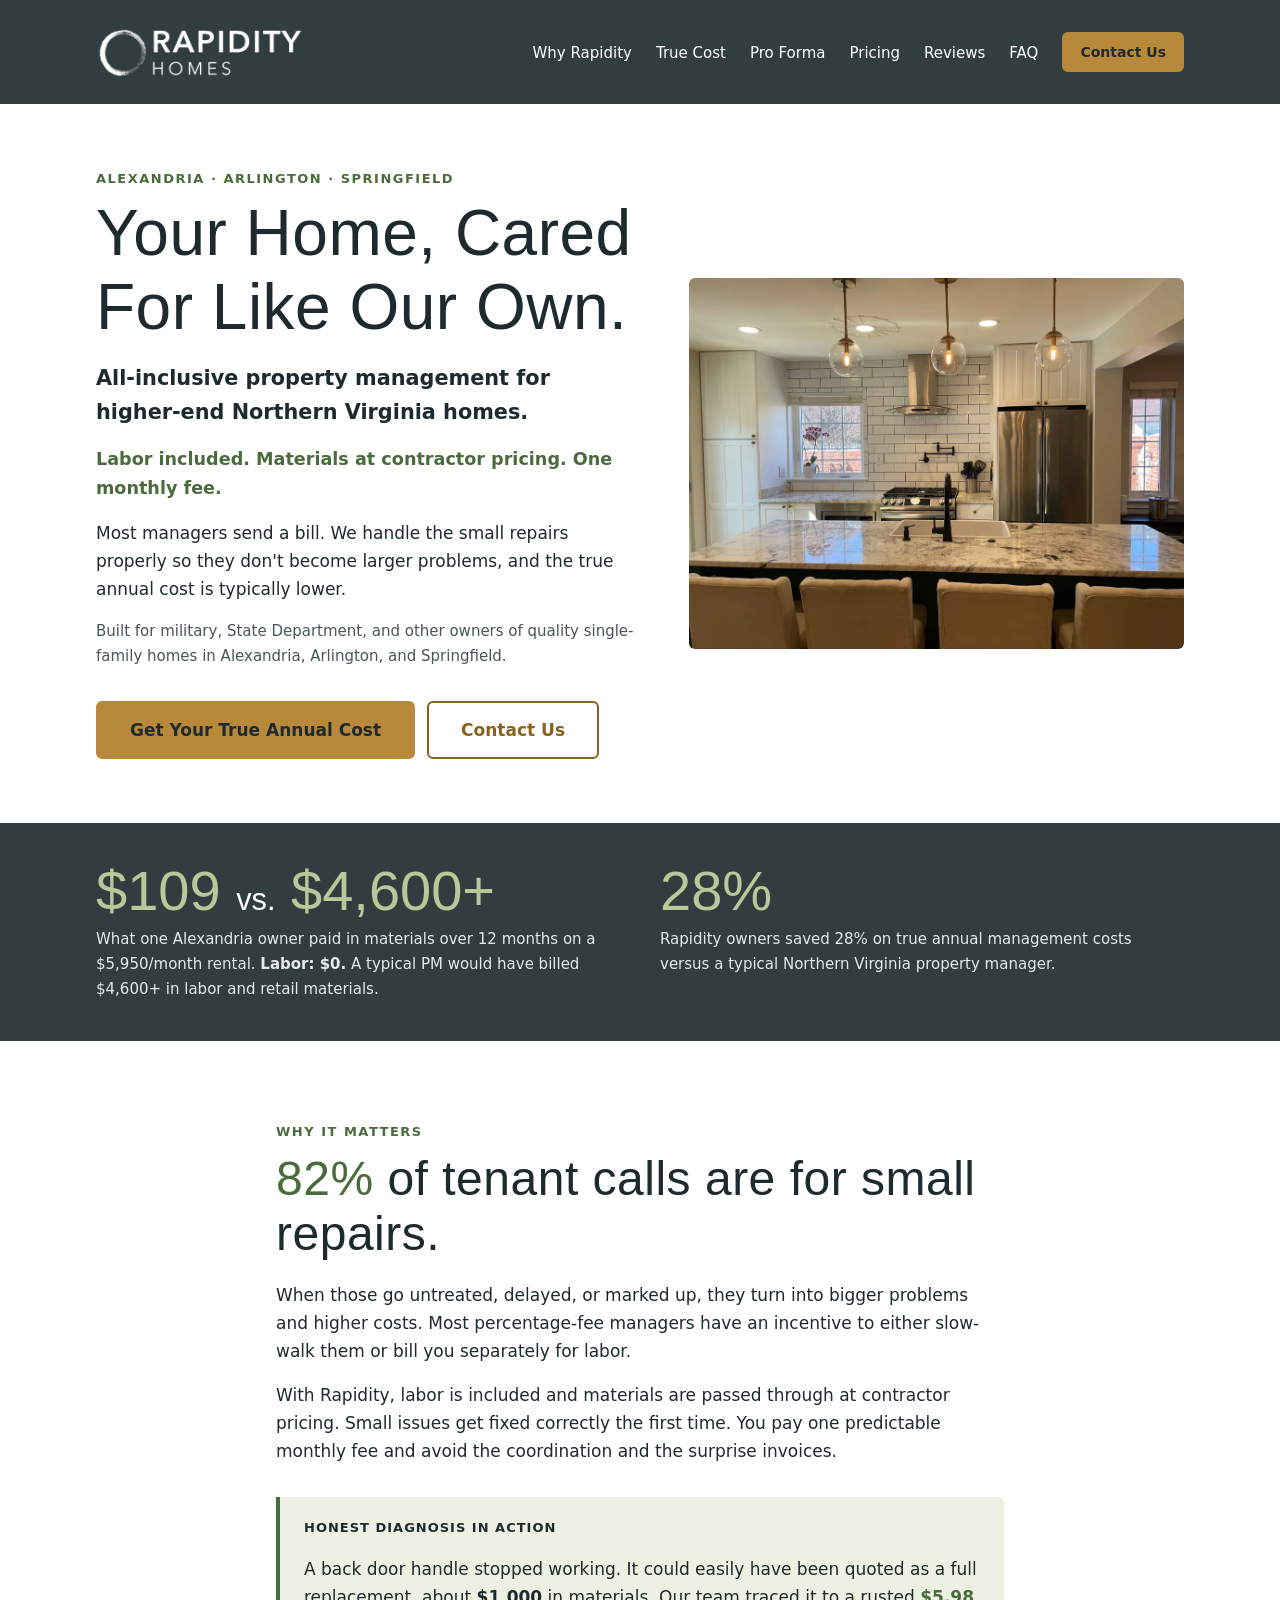
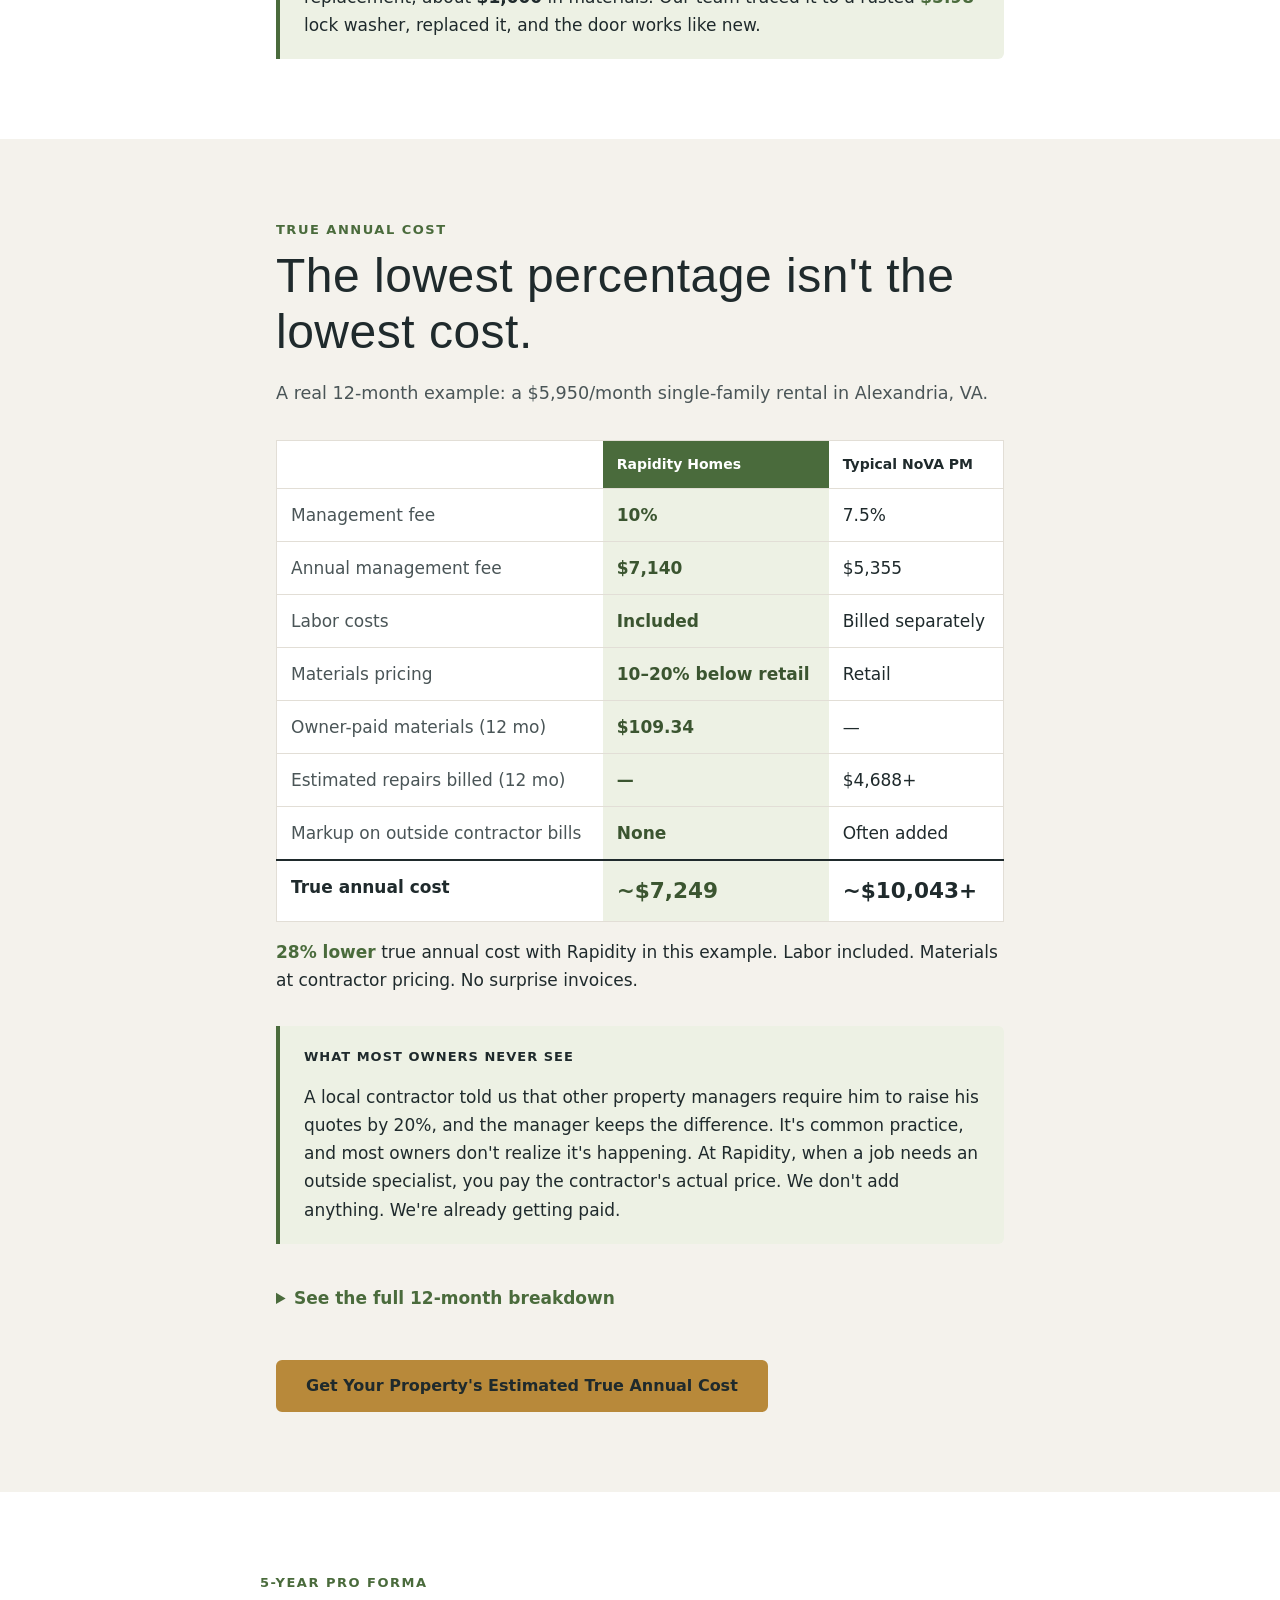
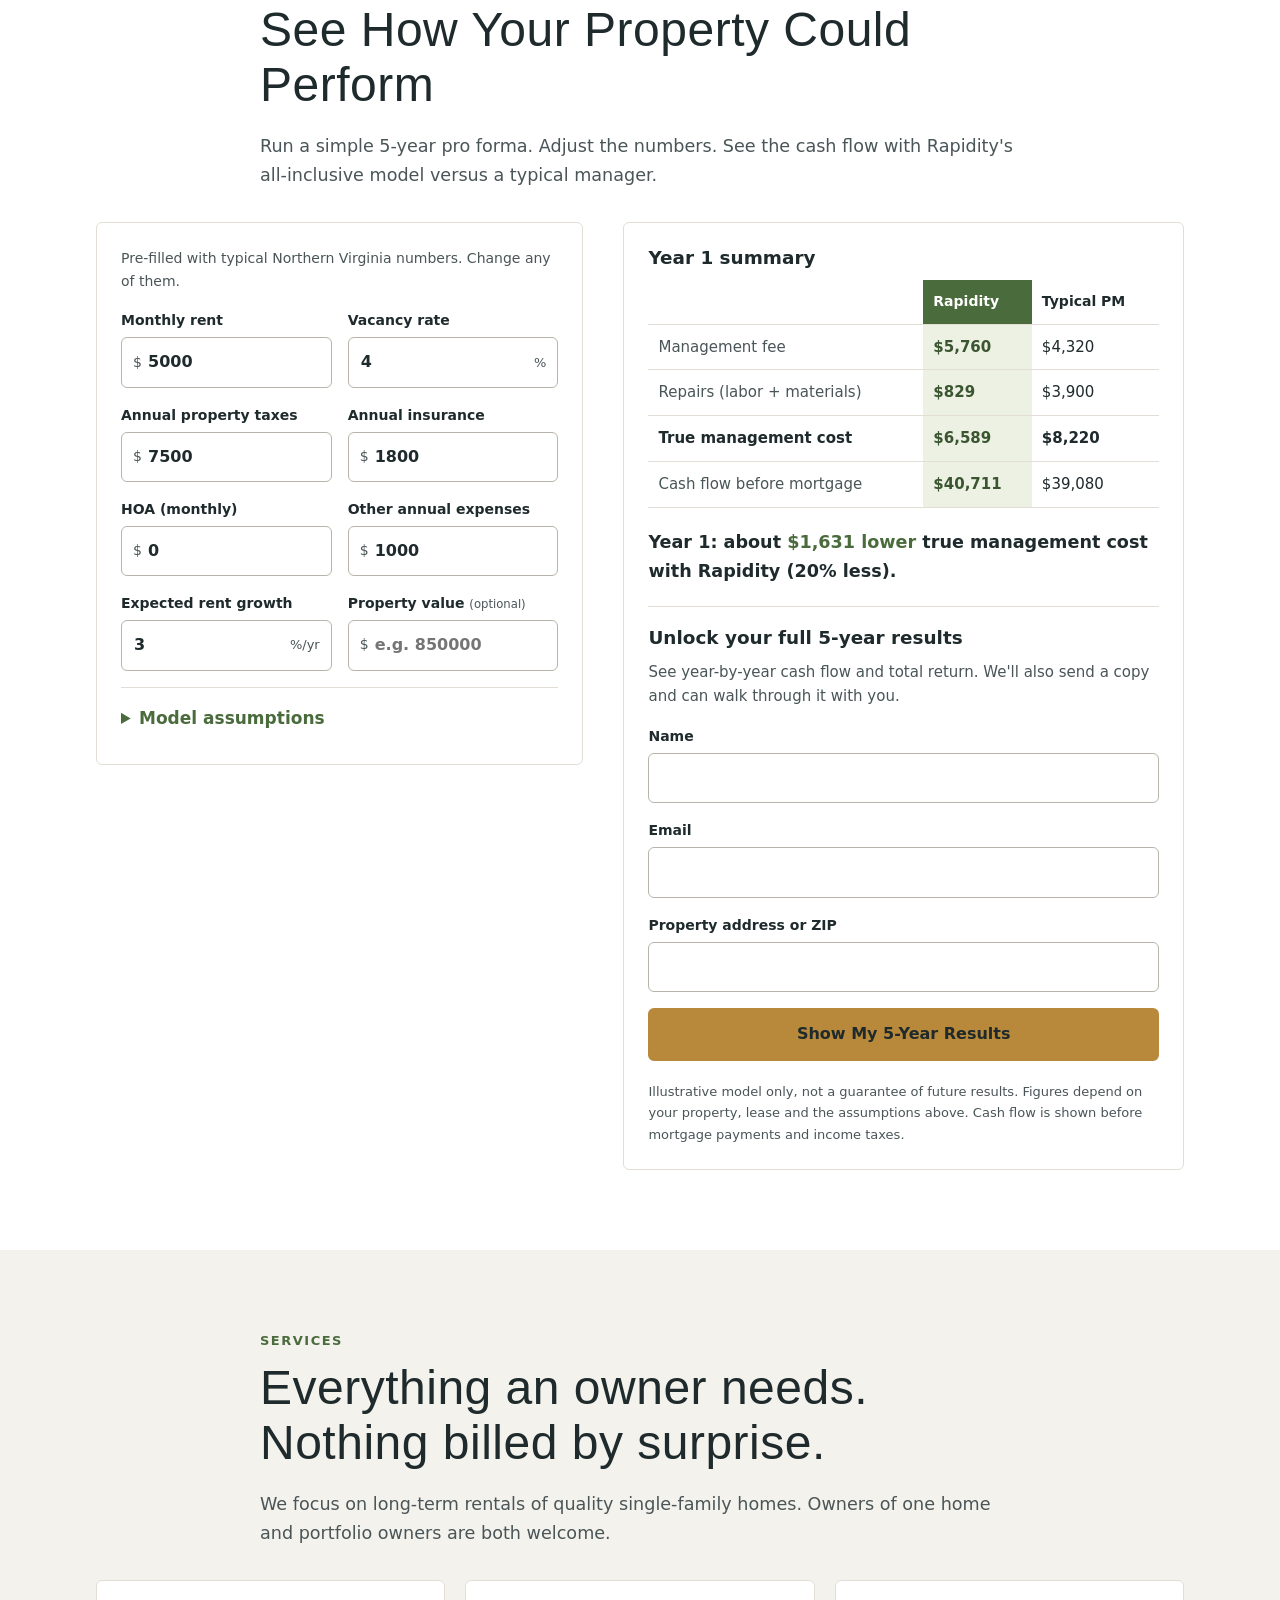
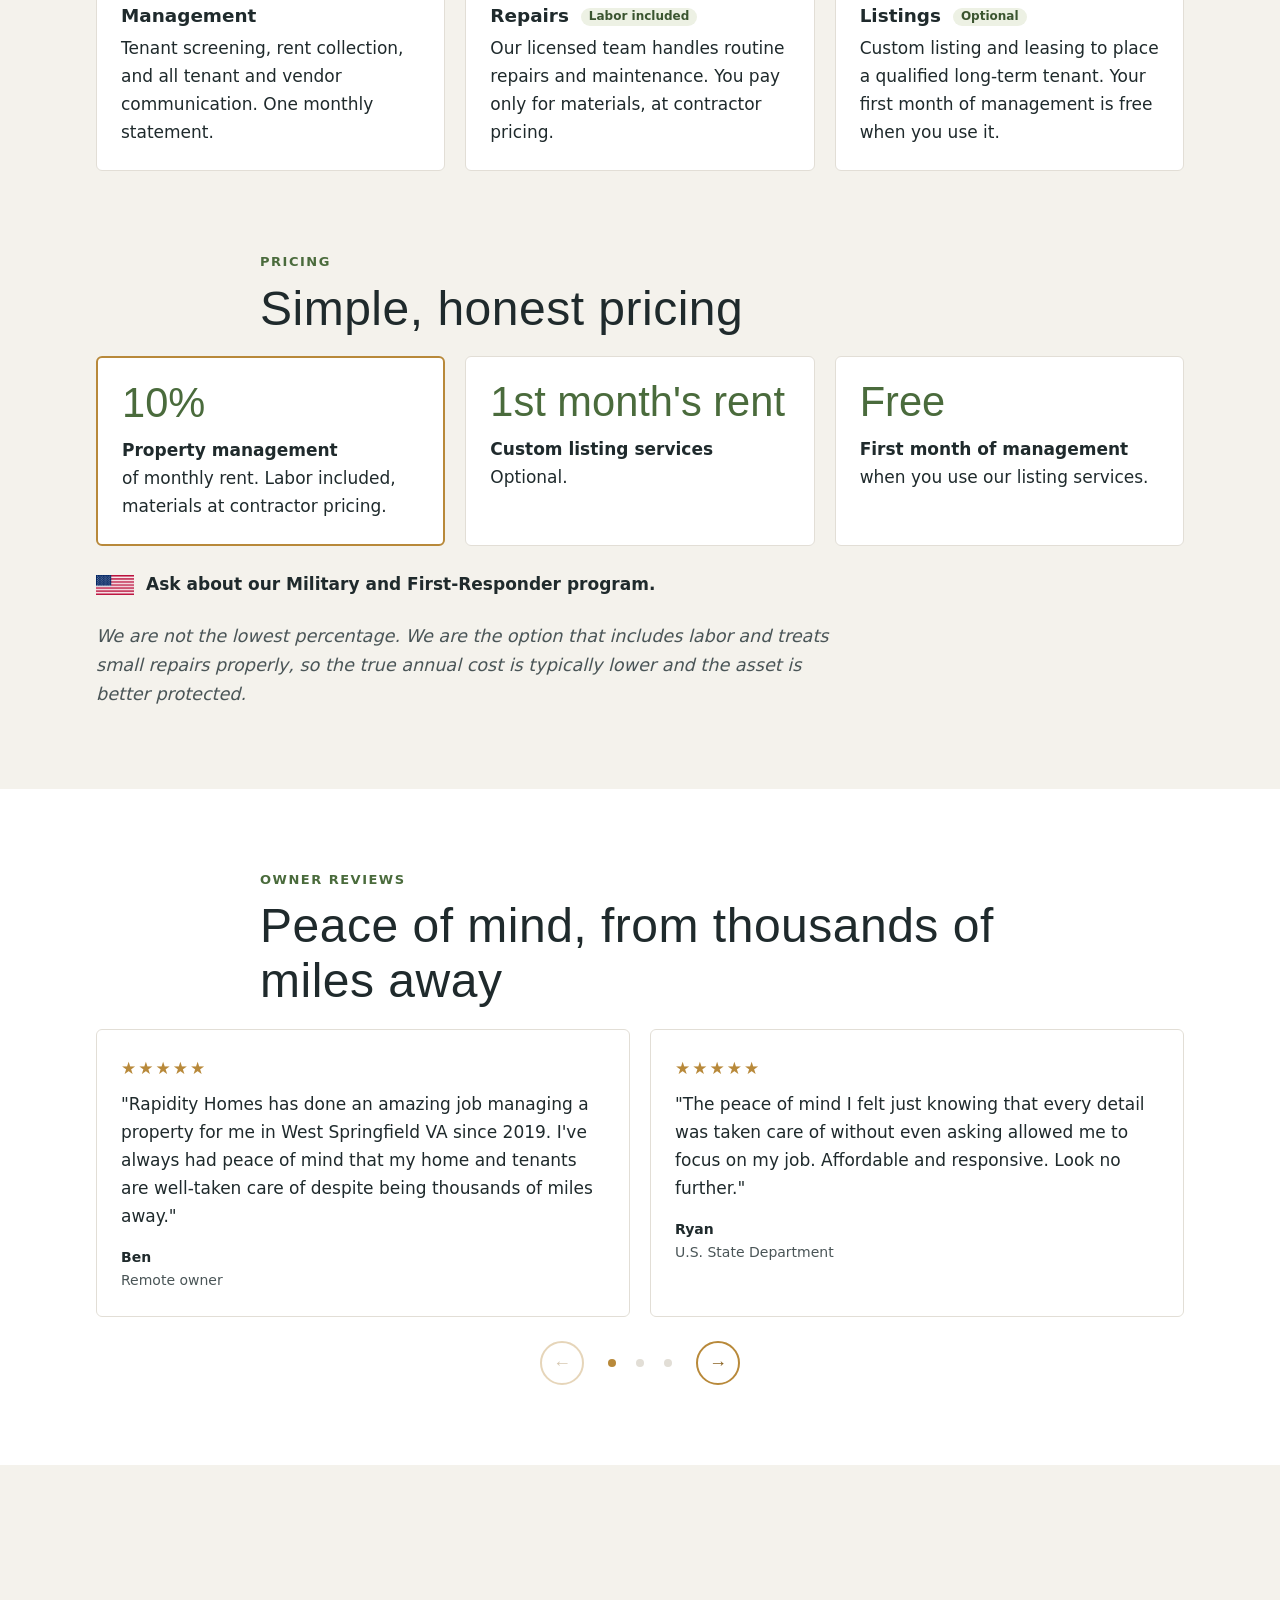
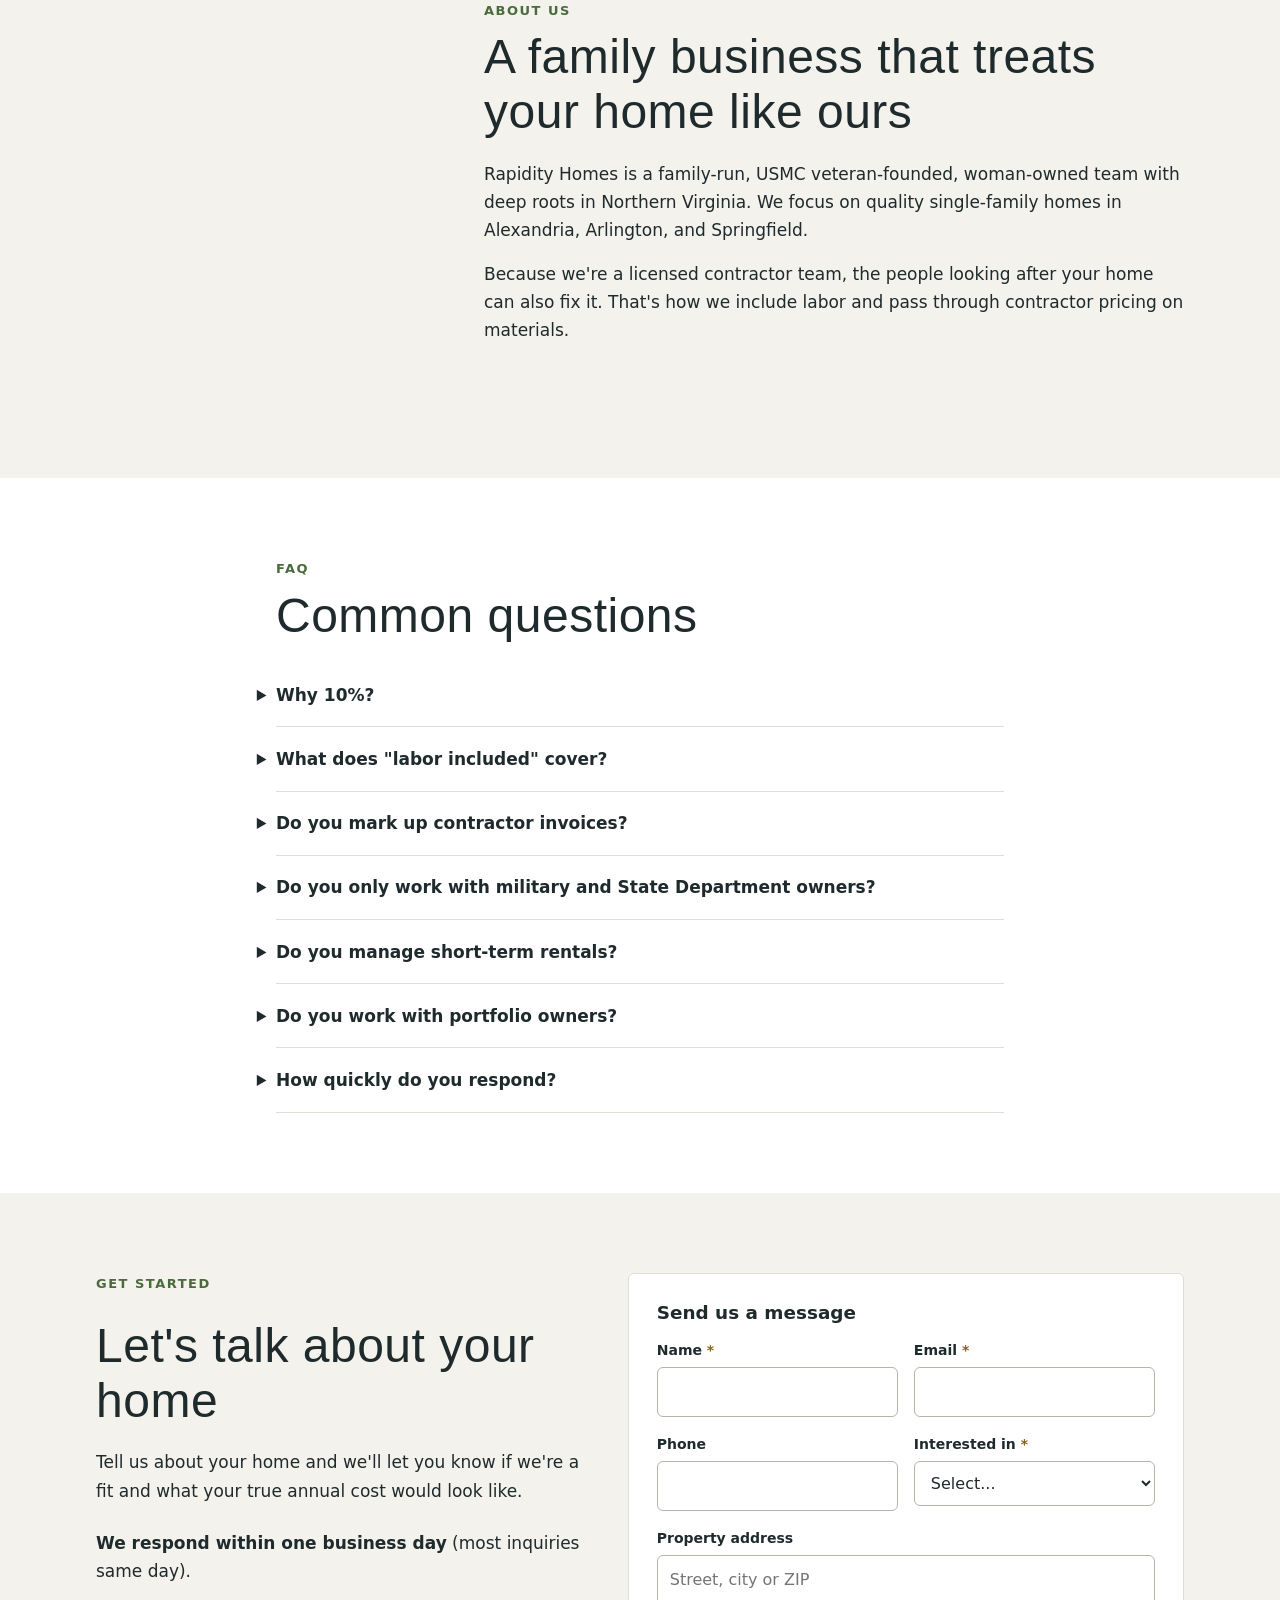
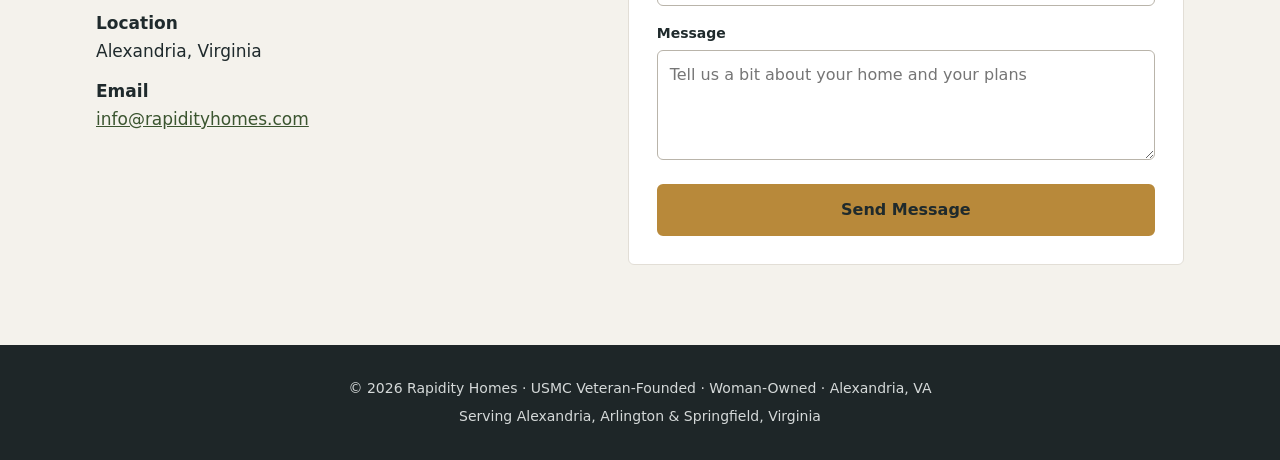
==== commit 5fcc8603: "Use kitchen photo as hero image Add a 480px WebP for phones and point the preload, hero and share pr" ====
--- a/index.html
+++ b/index.html
@@ -16,7 +16,7 @@
 <meta property="og:url" content="https://www.rapidityhomes.com/">
 <meta property="og:title" content="All-Inclusive Property Management for Northern Virginia Homes">
 <meta property="og:description" content="Labor included. Materials at contractor pricing. One monthly fee. One Alexandria owner paid $109 in materials over 12 months, with $0 in labor.">
-<meta property="og:image" content="https://www.rapidityhomes.com/Images/living-room-1_orig.jpg">
+<meta property="og:image" content="https://www.rapidityhomes.com/Images/kitchen-2_orig.jpg">
 <meta name="twitter:card" content="summary_large_image">
 
 <script type="application/ld+json">
@@ -27,7 +27,7 @@
   "description": "All-inclusive property management for single-family homes in Northern Virginia. Labor included, materials at contractor pricing.",
   "url": "https://www.rapidityhomes.com/",
   "email": "info@rapidityhomes.com",
-  "image": "https://www.rapidityhomes.com/Images/living-room-1_orig.jpg",
+  "image": "https://www.rapidityhomes.com/Images/kitchen-2_orig.jpg",
   "logo": "https://www.rapidityhomes.com/Images/Rapidity%20Logo%20White2.png",
   "address": { "@type": "PostalAddress", "addressLocality": "Alexandria", "addressRegion": "VA", "addressCountry": "US" },
   "areaServed": [
@@ -41,7 +41,7 @@
 <link rel="preconnect" href="https://fonts.googleapis.com">
 <link rel="preconnect" href="https://fonts.gstatic.com" crossorigin>
 <link href="https://fonts.googleapis.com/css2?family=Bebas+Neue&family=Open+Sans:wght@400;600;700&display=swap" rel="stylesheet">
-<link rel="preload" as="image" href="Images/living-room-1-1067.webp" imagesrcset="Images/living-room-1-480.webp 480w, Images/living-room-1-1067.webp 1067w" imagesizes="(max-width: 900px) 100vw, 50vw">
+<link rel="preload" as="image" href="Images/kitchen-2-1067.webp" imagesrcset="Images/kitchen-2-480.webp 480w, Images/kitchen-2-1067.webp 1067w" imagesizes="(max-width: 900px) 100vw, 50vw">
 
 <link rel="stylesheet" href="CSS/styles.css">
 </head>
@@ -88,7 +88,7 @@
       </div>
     </div>
     <div class="hero-img">
-      <img src="Images/living-room-1-1067.webp" srcset="Images/living-room-1-480.webp 480w, Images/living-room-1-1067.webp 1067w" sizes="(max-width: 900px) 100vw, 50vw" width="1067" height="800" fetchpriority="high" alt="Well-kept living room with hardwood floors and fireplace in a managed Northern Virginia home">
+      <img src="Images/kitchen-2-1067.webp" srcset="Images/kitchen-2-480.webp 480w, Images/kitchen-2-1067.webp 1067w" sizes="(max-width: 900px) 100vw, 50vw" width="1067" height="800" fetchpriority="high" alt="Bright kitchen with white cabinets, marble island and brass pendant lights in a Northern Virginia home">
     </div>
   </div>
 </section>
